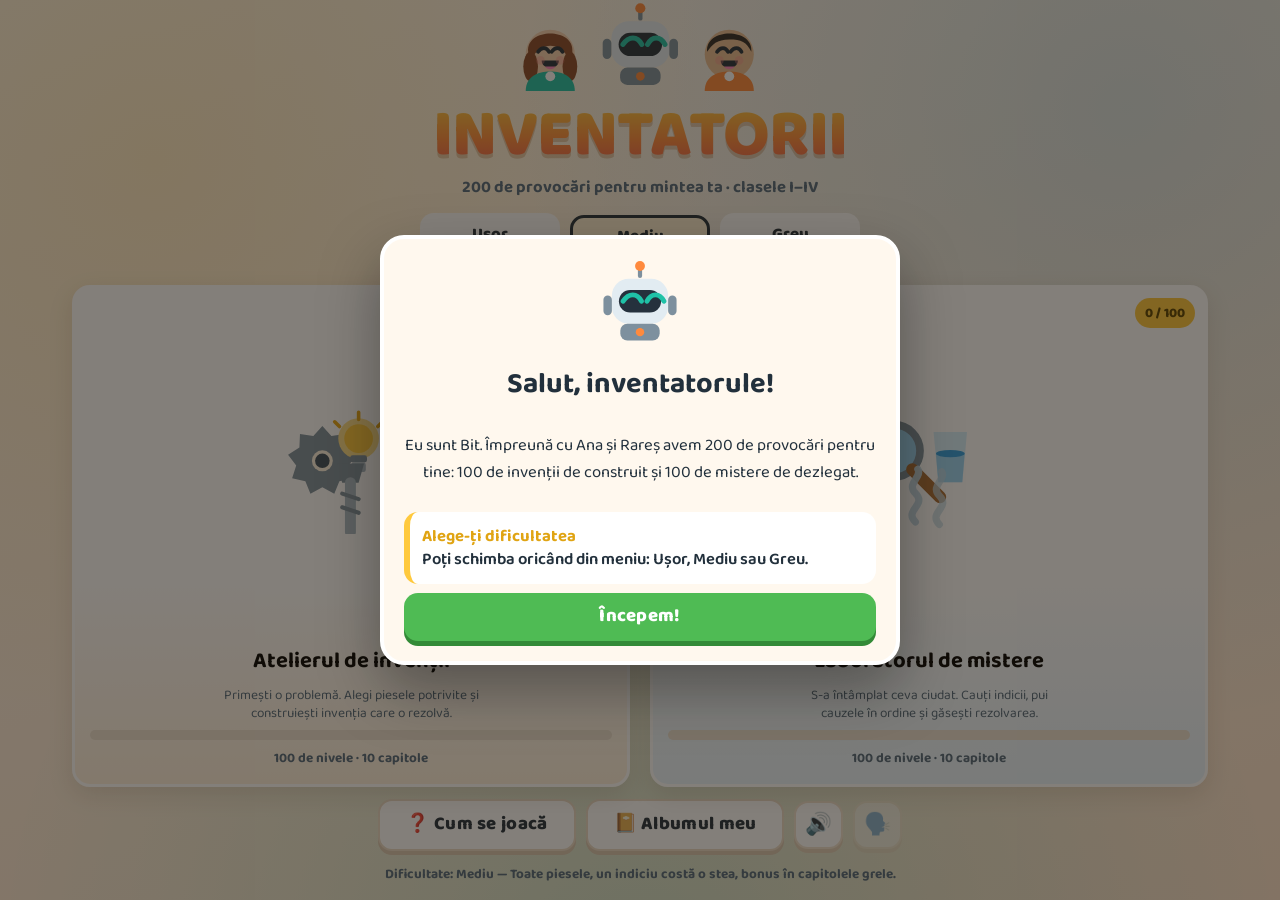
==== inventatorii-un-fisier.html @ fc7a82d4 "initial commit" ====
<!DOCTYPE html>
<html lang="ro">
<head>
<meta charset="utf-8">
<meta name="viewport" content="width=device-width, initial-scale=1, viewport-fit=cover">
</head>
<body>
<title>Inventatorii</title>
<link rel="preconnect" href="https://fonts.googleapis.com">
<link rel="preconnect" href="https://fonts.gstatic.com" crossorigin>
<link href="https://fonts.googleapis.com/css2?family=Baloo+2:wght@500;600;700;800&display=swap" rel="stylesheet">
<style>
/* ============================================================
   INVENTATORII — style.css
   Temă: atelier cald, forme rotunjite, contrast bun,
   ținte mari de click pentru copii de 7–10 ani.

   Regula de aur a acestui fișier: TOTUL ÎNCAPE ÎN ECRAN.
   Nicio pagină nu se derulează. Înălțimile și mărimile de text
   sunt legate de înălțimea ferestrei (unități vh), iar zonele
   care pot crește sunt puse în flex cu min-height:0, ca să se
   strângă în loc să împingă conținutul afară.
   ============================================================ */

:root {
  --ink: #22303c;
  --ink-soft: #52697c;
  --paper: #fff8ee;
  --paper2: #ffefdb;
  --card: #ffffff;
  --wood: #cd9155;
  --wood-d: #a86c35;
  --blue: #2f9ee0;
  --blue-d: #1a6cb0;
  --teal: #14b89e;
  --teal-d: #0e8d78;
  --green: #4fbb54;
  --green-d: #338a37;
  --yellow: #ffc93c;
  --yellow-d: #e0a413;
  --orange: #ff8a3d;
  --orange-d: #e2661c;
  --red: #ef5b52;
  --red-d: #c93b33;
  --purple: #9b6dff;
  --purple-d: #6f45cc;
  --pink: #ff85bd;
  --shadow-soft: 0 8px 24px rgba(60, 40, 20, .13);
  --font: "Baloo 2", "Comic Sans MS", "Trebuchet MS", "Segoe UI", system-ui, sans-serif;

  /* ritmul vertical — se micșorează singur pe ecrane joase */
  --pad: clamp(8px, 1.7vh, 20px);
  --gap: clamp(6px, 1.3vh, 15px);
  --r: clamp(12px, 2vh, 22px);
  --fs: clamp(13px, 1.85vh, 17px);
  --fs-lg: clamp(14px, 2.1vh, 18.5px);
  --fs-sm: clamp(11px, 1.5vh, 13.5px);
  --h2: clamp(16px, 2.5vh, 22px);
  --h3: clamp(14px, 2.2vh, 20px);
}

* { box-sizing: border-box; -webkit-tap-highlight-color: transparent; }

html, body {
  margin: 0; padding: 0;
  height: 100%; height: 100dvh;
  font-family: var(--font); font-size: var(--fs);
  color: var(--ink); background: var(--paper);
  overflow: hidden; overscroll-behavior: none;
}

body {
  background-image:
    radial-gradient(circle at 12% 18%, rgba(255, 201, 60, .20), transparent 42%),
    radial-gradient(circle at 88% 12%, rgba(47, 158, 224, .18), transparent 45%),
    radial-gradient(circle at 50% 108%, rgba(20, 184, 158, .20), transparent 55%),
    linear-gradient(160deg, #fff8ee 0%, #ffeedb 60%, #ffe6cf 100%);
}

#fxcanvas { position: fixed; inset: 0; pointer-events: none; z-index: 900; }

button { font-family: inherit; cursor: pointer; border: none; }
button:disabled { cursor: default; opacity: .5; }

/* ---------------- Butoane ---------------- */
.btn {
  background: var(--blue); color: #fff; font-weight: 800; font-size: var(--fs-lg);
  padding: clamp(8px, 1.5vh, 14px) clamp(14px, 2.4vw, 26px);
  border-radius: 14px; box-shadow: 0 5px 0 var(--blue-d);
  transition: transform .09s, box-shadow .09s, filter .15s; letter-spacing: .3px; line-height: 1.15;
}
.btn:hover { filter: brightness(1.06); }
.btn:active { transform: translateY(4px); box-shadow: 0 1px 0 var(--blue-d); }
.btn.green { background: var(--green); box-shadow: 0 5px 0 var(--green-d); }
.btn.green:active { box-shadow: 0 1px 0 var(--green-d); }
.btn.orange { background: var(--orange); box-shadow: 0 5px 0 var(--orange-d); }
.btn.yellow { background: var(--yellow); color: #5a4200; box-shadow: 0 5px 0 var(--yellow-d); }
.btn.purple { background: var(--purple); box-shadow: 0 5px 0 var(--purple-d); }
.btn.red { background: var(--red); box-shadow: 0 5px 0 var(--red-d); }
.btn.ghost { background: #fff; color: var(--ink); box-shadow: 0 4px 0 #d9c7b2; border: 2px solid #eadbc8; }
.btn.ghost:active { box-shadow: 0 1px 0 #d9c7b2; }

.icon-btn {
  width: clamp(36px, 5.4vh, 50px); height: clamp(36px, 5.4vh, 50px); flex: none;
  border-radius: 14px; background: #fff; color: var(--ink);
  font-size: clamp(16px, 2.4vh, 22px); display: grid; place-items: center;
  box-shadow: 0 4px 0 #e0cfb9; border: 2px solid #f0e2d0; transition: transform .09s, box-shadow .09s;
}
.icon-btn:active { transform: translateY(3px); box-shadow: 0 1px 0 #e0cfb9; }
.icon-btn.off { opacity: .45; }

/* ---------------- Schelet: ecran → bară → conținut ---------------- */
.screen { position: absolute; inset: 0; display: none; }
.screen.active { display: flex; flex-direction: column; animation: fadeIn .3s ease both; }
@keyframes fadeIn { from { opacity: 0; transform: translateY(10px); } to { opacity: 1; transform: none; } }

.wrap {
  flex: 1; min-height: 0; width: 100%; max-width: 1180px; margin: 0 auto;
  padding: var(--pad) clamp(10px, 2vw, 22px);
  display: flex; flex-direction: column; gap: var(--gap);
  overflow: hidden; transform-origin: top center;
}

/* ---------------- MENIU ---------------- */
.menu-hero { text-align: center; flex: none; }
.heroes {
  display: flex; justify-content: center; align-items: flex-end;
  gap: 4px; height: clamp(46px, 9vh, 104px);
}
.heroes .ch { height: 100%; width: auto; }
.heroes .ch:nth-child(2) { height: 118%; }
.heroes .ch:nth-child(1) { animation: bob 3.1s ease-in-out infinite; }
.heroes .ch:nth-child(2) { animation: bob 2.6s ease-in-out .3s infinite; }
.heroes .ch:nth-child(3) { animation: bob 3.4s ease-in-out .6s infinite; }
@keyframes bob { 0%, 100% { transform: translateY(0) rotate(-1deg); } 50% { transform: translateY(-8px) rotate(1.5deg); } }

.logo {
  font-size: clamp(30px, 7.4vh, 74px); font-weight: 900; line-height: 1;
  letter-spacing: -1px; margin: clamp(2px, .8vh, 8px) 0 0;
  background: linear-gradient(180deg, #ffca3f 0%, #ff8a3d 55%, #ef5b52 100%);
  -webkit-background-clip: text; background-clip: text; color: transparent;
  filter: drop-shadow(0 4px 0 rgba(160, 90, 30, .28));
}
.logo-sub { font-size: var(--fs); color: var(--ink-soft); font-weight: 700; margin: 4px 0 0; }

.diff-row { display: flex; gap: 10px; justify-content: center; flex-wrap: wrap; flex: none; }
.diff {
  border-radius: 14px; padding: clamp(5px, 1vh, 11px) clamp(12px, 2vw, 22px);
  font-weight: 800; font-size: var(--fs); background: #fff; color: var(--ink);
  box-shadow: 0 4px 0 #e0cfb9; border: 3px solid transparent; min-width: clamp(96px, 14vw, 140px);
  display: flex; flex-direction: column; align-items: center; line-height: 1.2;
}
.diff small { font-weight: 700; font-size: var(--fs-sm); color: var(--ink-soft); }
.diff.sel { border-color: var(--ink); transform: translateY(2px); }
.diff[data-d="usor"].sel { background: #e6f8e4; }
.diff[data-d="mediu"].sel { background: #fff2d6; }
.diff[data-d="greu"].sel { background: #ffe2de; }

.mode-grid {
  flex: 1; min-height: 0; display: grid; gap: clamp(10px, 1.8vw, 20px);
  grid-template-columns: 1fr 1fr;
}
.mode-card {
  background: var(--card); border-radius: var(--r); padding: var(--pad);
  box-shadow: var(--shadow-soft); border: 3px solid #fff; overflow: hidden;
  transition: transform .16s, box-shadow .16s; text-align: center; position: relative;
  display: flex; flex-direction: column; align-items: center; justify-content: center;
  gap: clamp(2px, .8vh, 8px); min-height: 0;
}
.mode-card:hover { transform: translateY(-5px); box-shadow: 0 16px 34px rgba(60, 40, 20, .2); }
.mode-card .badge {
  position: absolute; top: 10px; right: 10px; background: var(--yellow); color: #5a4200;
  font-weight: 800; font-size: var(--fs-sm); padding: 4px 10px; border-radius: 999px;
}
.mode-card h2 { margin: 0; font-size: var(--h2); }
.mode-card p { margin: 0; color: var(--ink-soft); font-size: var(--fs-sm); line-height: 1.35; max-width: 34ch; }
.mode-art { flex: 1; min-height: 0; display: grid; place-items: center; width: 100%; }
.mode-art svg { height: 100%; max-height: clamp(60px, 16vh, 130px); width: auto; }
.mode-card.build { background: linear-gradient(180deg, #fff 60%, #fff2e0 100%); }
.mode-card.fix { background: linear-gradient(180deg, #fff 60%, #e9f6ff 100%); }
.progbar { height: 10px; width: 100%; border-radius: 99px; background: #eee3d4; overflow: hidden; }
.progbar > i { display: block; height: 100%; background: linear-gradient(90deg, var(--teal), var(--green)); border-radius: 99px; transition: width .5s; }
.prog-text { font-size: var(--fs-sm); color: var(--ink-soft); font-weight: 700; margin: 0; }

.menu-row { display: flex; gap: 10px; justify-content: center; flex-wrap: wrap; flex: none; align-items: center; }

/* ---------------- Bara de sus ---------------- */
.topbar {
  flex: none; z-index: 30; display: flex; align-items: center; gap: 10px;
  padding: clamp(6px, 1.2vh, 12px) clamp(10px, 2vw, 18px);
  background: rgba(255, 248, 238, .93); border-bottom: 2px solid #f0dfc9;
}
.topbar h2 { margin: 0; font-size: var(--h3); flex: 1; min-width: 0; line-height: 1.15; }
.topbar .sub {
  font-size: var(--fs-sm); color: var(--ink-soft); font-weight: 700; display: block;
  white-space: nowrap; overflow: hidden; text-overflow: ellipsis;
}
.pill {
  background: #fff; border-radius: 999px; padding: 6px 14px; font-weight: 800; font-size: var(--fs);
  box-shadow: 0 3px 0 #e6d5bf; display: flex; align-items: center; gap: 6px; flex: none;
}
.pill .st { color: var(--yellow-d); }

/* ---------------- Harta: un capitol pe ecran ---------------- */
.chapbar {
  flex: none; display: flex; align-items: center; gap: clamp(8px, 1.6vw, 16px);
  background: rgba(255, 255, 255, .78); border-radius: var(--r);
  padding: clamp(6px, 1.2vh, 12px) clamp(8px, 1.6vw, 16px); box-shadow: var(--shadow-soft);
}
.chapbar .arrow {
  width: clamp(34px, 5vh, 46px); height: clamp(34px, 5vh, 46px); flex: none; border-radius: 14px;
  background: var(--teal); color: #fff; font-size: clamp(16px, 2.4vh, 22px); font-weight: 900;
  display: grid; place-items: center; box-shadow: 0 4px 0 var(--teal-d);
}
.chapbar .arrow:active { transform: translateY(3px); box-shadow: 0 1px 0 var(--teal-d); }
.chapbar .arrow:disabled { background: #e2d6c5; box-shadow: 0 4px 0 #cdbda6; color: #fffdf8; }
.chapbar .mid { flex: 1; min-width: 0; text-align: center; }
.chapbar .cnum {
  font-size: var(--fs-sm); font-weight: 900; letter-spacing: .8px; text-transform: uppercase;
  color: var(--teal-d);
}
.chapbar h3 {
  margin: 0; font-size: var(--h3); line-height: 1.15;
  white-space: nowrap; overflow: hidden; text-overflow: ellipsis;
}
.chapbar .cdesc {
  margin: 0; font-size: var(--fs-sm); color: var(--ink-soft); font-weight: 700;
  white-space: nowrap; overflow: hidden; text-overflow: ellipsis;
}
.dots { display: flex; gap: 5px; justify-content: center; flex: none; }
.dots i {
  width: 9px; height: 9px; border-radius: 99px; background: #e0d0ba; display: block;
  cursor: pointer; transition: transform .15s;
}
.dots i.on { background: var(--teal); transform: scale(1.35); }
.dots i.full { background: var(--yellow); }

.lvl-grid {
  flex: 1; min-height: 0; display: grid; gap: clamp(6px, 1.2vh, 14px);
  grid-template-columns: repeat(5, 1fr); grid-auto-rows: 1fr;
}
.lvl {
  background: #fff; border-radius: 16px; padding: clamp(4px, .9vh, 10px) 6px;
  text-align: center; box-shadow: 0 5px 0 #e6d5bf; border: 3px solid #fff;
  display: flex; flex-direction: column; align-items: center; justify-content: center;
  gap: 2px; min-height: 0; overflow: hidden; transition: transform .12s, box-shadow .12s;
}
.lvl:hover { transform: translateY(-3px); }
.lvl:active { transform: translateY(2px); box-shadow: 0 2px 0 #e6d5bf; }
.lvl .n { font-weight: 900; font-size: var(--fs-sm); color: var(--ink-soft); flex: none; }
.lvl .ico { flex: 1; min-height: 0; display: grid; place-items: center; width: 100%; }
.lvl .ico svg { height: 100%; max-height: clamp(26px, 6vh, 48px); width: auto; }
.lvl .t {
  font-size: var(--fs-sm); font-weight: 700; line-height: 1.15; flex: none;
  display: -webkit-box; -webkit-line-clamp: 2; -webkit-box-orient: vertical; overflow: hidden;
}
.lvl .stars { font-size: clamp(10px, 1.4vh, 13px); letter-spacing: 1px; color: #dcd0c0; flex: none; }
.lvl .stars b { color: var(--yellow-d); font-weight: 900; }
.lvl.done { border-color: var(--green); background: linear-gradient(180deg, #fff 65%, #eafbe8 100%); }
.lvl.perfect { border-color: var(--yellow); background: linear-gradient(180deg, #fff 60%, #fff5d9 100%); }
.lvl.lock { background: #f5efe6; box-shadow: 0 4px 0 #e2d6c4; opacity: .8; }
.lvl.lock .ico { font-size: clamp(20px, 4vh, 30px); filter: grayscale(1); opacity: .5; }
.lvl.lock .t { color: var(--ink-soft); }
.lvl.lock:hover { transform: none; }

@media (max-width: 780px) { .lvl-grid { grid-template-columns: repeat(4, 1fr); } }
@media (max-width: 520px) { .lvl-grid { grid-template-columns: repeat(3, 1fr); } .lvl .t { -webkit-line-clamp: 2; } }

/* ---------------- Ecranul de joc ---------------- */
.play {
  flex: 1; min-height: min-content; display: grid; gap: clamp(8px, 1.6vw, 18px);
  grid-template-columns: minmax(0, 1fr) clamp(300px, 34vw, 400px);
}
.stage {
  background: #fff; border-radius: var(--r); overflow: hidden; box-shadow: var(--shadow-soft);
  border: 3px solid #fff; display: flex; flex-direction: column; min-height: min-content;
}
.scene-svg { display: block; flex: 1; min-height: 0; width: 100%; height: 100%; }
.stage .prop { transform-box: fill-box; transform-origin: center; }
.stage.anim .prop0 { animation: propPop 1.2s ease-in-out infinite alternate; }
.stage.anim .prop1 { animation: propPop 1.5s ease-in-out .2s infinite alternate; }
@keyframes propPop { from { transform: translateY(0) } to { transform: translateY(-6px) } }

.speech {
  flex: none; display: flex; gap: 10px; align-items: flex-start;
  padding: clamp(8px, 1.4vh, 14px); background: linear-gradient(180deg, #fffdf8, #fff4e4);
  border-top: 3px dashed #f0dcc0;
}
.speech .ch { width: clamp(42px, 8vh, 74px); height: auto; flex: none; animation: bob 3s ease-in-out infinite; }
.bubble {
  background: #fff; border-radius: 16px; padding: clamp(8px, 1.3vh, 14px);
  font-size: var(--fs-lg); line-height: 1.4; box-shadow: 0 4px 0 #ecdcc6;
  position: relative; flex: 1; min-width: 0; font-weight: 600;
}
.bubble:before {
  content: ''; position: absolute; left: -8px; top: 18px; width: 16px; height: 16px;
  background: #fff; transform: rotate(45deg); border-radius: 3px;
}
.bubble .who {
  font-size: var(--fs-sm); color: var(--teal-d); font-weight: 900;
  text-transform: uppercase; letter-spacing: .6px; display: block;
}

.panel {
  background: #fff; border-radius: var(--r); padding: var(--pad);
  box-shadow: var(--shadow-soft); border: 3px solid #fff; overflow: hidden;
  display: flex; flex-direction: column; gap: clamp(5px, 1vh, 12px); min-height: min-content;
}
.panel h3 { margin: 0; font-size: var(--h3); flex: none; }
.panel .q { font-size: var(--fs-lg); font-weight: 700; line-height: 1.35; margin: 0; flex: none; }

/* pași */
.steps { display: flex; gap: 6px; flex: none; }
.step { flex: 1; height: 8px; border-radius: 99px; background: #ece0cf; position: relative; overflow: hidden; }
.step.on { background: linear-gradient(90deg, var(--teal), var(--green)); }
.step.cur:after {
  content: ''; position: absolute; inset: 0;
  background: linear-gradient(90deg, var(--yellow), var(--orange));
  animation: pulseBar 1.4s ease-in-out infinite;
}
@keyframes pulseBar { 0%, 100% { opacity: .45 } 50% { opacity: 1 } }
.step-label {
  font-size: var(--fs-sm); font-weight: 900; color: var(--teal-d);
  text-transform: uppercase; letter-spacing: .7px; flex: none;
}

/* opțiuni cu 3 variante */
.opts { display: flex; flex-direction: column; gap: clamp(5px, 1vh, 10px); flex: 1; min-height: 0; justify-content: center; }
.opt {
  display: flex; align-items: center; gap: 10px; text-align: left; width: 100%;
  background: #fff; border: 3px solid #efe2cf; border-radius: 14px;
  padding: clamp(7px, 1.2vh, 13px) clamp(9px, 1.4vw, 14px);
  font-size: var(--fs); font-weight: 700; line-height: 1.3; color: var(--ink);
  box-shadow: 0 4px 0 #eadcc7; transition: transform .1s, box-shadow .1s, background .2s;
}
.opt:hover:not(.locked) { border-color: var(--blue); transform: translateX(3px); }
.opt:active:not(.locked) { transform: translateY(3px); box-shadow: 0 1px 0 #eadcc7; }
.opt .k {
  width: clamp(24px, 3.6vh, 34px); height: clamp(24px, 3.6vh, 34px); border-radius: 10px;
  background: #f3ece2; color: var(--ink-soft); display: grid; place-items: center;
  font-weight: 900; flex: none; font-size: var(--fs);
}
.opt.ok { background: #e7fbe6; border-color: var(--green); box-shadow: 0 4px 0 var(--green-d); }
.opt.ok .k { background: var(--green); color: #fff; }
.opt.no { background: #ffeceb; border-color: var(--red); box-shadow: 0 4px 0 var(--red-d); }
.opt.no .k { background: var(--red); color: #fff; }
.opt.locked { cursor: default; }

/* indiciile din laborator */
.clues { display: grid; grid-template-columns: 1fr 1fr; gap: clamp(5px, 1vh, 10px); flex: 1; min-height: 0; align-content: center; }
.clue {
  background: #fffdf7; border: 3px dashed #e6d6bd; border-radius: 14px;
  padding: clamp(6px, 1vh, 11px) clamp(7px, 1vw, 12px); cursor: pointer;
  font-size: var(--fs); font-weight: 700; text-align: left; line-height: 1.25;
  display: flex; align-items: center; gap: 8px; min-height: 0;
}
.clue .mag { flex: none; display: grid; place-items: center; }
.clue .mag svg { width: clamp(20px, 3.4vh, 30px); height: clamp(20px, 3.4vh, 30px); display: block; }
.clue:hover:not(.used) { border-color: var(--blue); background: #f4fbff; }
.clue.sel { background: #eaf6ff; border: 3px solid var(--blue); box-shadow: 0 4px 0 var(--blue-d); }
.clue.good { background: #e7fbe6; border: 3px solid var(--green); }
.clue.bad { background: #f3f0ec; border: 3px solid #d8ccbb; opacity: .6; }
.clue.used { cursor: default; }
.clue-count { font-size: var(--fs-sm); font-weight: 800; color: var(--ink-soft); flex: none; }
@media (max-width: 560px) { .clues { grid-template-columns: 1fr; } }

/* atelier — locașuri și tavă */
.slots { display: flex; gap: clamp(5px, 1vw, 10px); justify-content: center; flex: none; }
.slot {
  flex: 1; max-width: 120px; background: #fffaf1; border: 3px dashed #e0cfb4; border-radius: 16px;
  padding: clamp(4px, .8vh, 8px) 4px; text-align: center;
  display: flex; flex-direction: column; align-items: center; gap: 2px;
  transition: background .2s, border-color .2s;
}
.slot .box { height: clamp(34px, 6.4vh, 60px); display: grid; place-items: center; width: 100%; }
.slot .box svg { height: 100%; width: auto; max-width: 100%; }
.slot .lab { font-size: var(--fs-sm); font-weight: 800; color: var(--ink-soft); line-height: 1.1; }
.slot.hot { border-color: var(--blue); background: #eaf7ff; }
.slot.filled { border-style: solid; border-color: var(--teal); background: #eafaf7; }
.slot.wrong { border-color: var(--red); background: #ffecea; }
.slot .ph { font-size: clamp(18px, 3vh, 26px); color: #d6c6ae; }

.tray {
  display: grid; grid-template-columns: repeat(3, 1fr); gap: clamp(5px, 1vh, 10px);
  flex: 1; min-height: 0; align-content: center;
}
.part {
  background: #fff; border: 3px solid #efe2cf; border-radius: 14px; padding: clamp(3px, .7vh, 7px) 3px;
  text-align: center; box-shadow: 0 4px 0 #eadcc7; transition: transform .12s, box-shadow .12s;
  touch-action: none; display: flex; flex-direction: column; align-items: center; gap: 1px;
  min-height: 0; overflow: hidden;
}
.part:hover { transform: translateY(-3px); border-color: var(--blue); }
.part:active { transform: translateY(2px); box-shadow: 0 1px 0 #eadcc7; }
.part.used { opacity: .3; pointer-events: none; }
.part .ic { flex: 1; min-height: 0; display: grid; place-items: center; width: 100%; }
.part .ic svg { height: 100%; max-height: clamp(28px, 5.6vh, 50px); width: auto; }
.part .lab { font-size: var(--fs-sm); font-weight: 800; line-height: 1.1; flex: none; }
.part.dragging { opacity: .4; }
.drag-ghost {
  position: fixed; z-index: 950; pointer-events: none; width: 70px; height: 70px;
  filter: drop-shadow(0 8px 10px rgba(0, 0, 0, .3)); transform: translate(-50%, -50%) scale(1.1);
}

/* feedback */
.fb {
  border-radius: 14px; padding: clamp(7px, 1.2vh, 13px) clamp(9px, 1.4vw, 14px);
  font-size: var(--fs); font-weight: 700; line-height: 1.35; display: none; flex: none;
  animation: fadeIn .3s both;
}
.fb.show { display: block; }
.fb.ok { background: #e7fbe6; border: 3px solid var(--green); }
.fb.no { background: #fff2ec; border: 3px solid var(--orange); }
.fb b { display: block; }

.actions { display: flex; gap: 10px; flex: none; }
.actions .btn { flex: 1; }

.shake { animation: shake .42s; }
@keyframes shake {
  10%, 90% { transform: translateX(-3px) } 20%, 80% { transform: translateX(5px) }
  30%, 50%, 70% { transform: translateX(-8px) } 40%, 60% { transform: translateX(8px) }
}

/* brevetul invenției */
.invention {
  background: linear-gradient(180deg, #f4fbff 0%, #eaf5ff 100%);
  border: 3px dashed var(--blue); border-radius: 16px; padding: clamp(6px, 1.2vh, 14px) 10px;
  text-align: center; position: relative; flex: none;
}
.inv-plate { display: flex; align-items: center; justify-content: center; gap: 4px; }
.inv-ic {
  background: #fff; border-radius: 12px; padding: 5px; box-shadow: 0 3px 0 #cfe3f2;
  display: grid; place-items: center; animation: pop .45s cubic-bezier(.2, 1.5, .5, 1) both;
}
.inv-ic:nth-child(3) { animation-delay: .12s; }
.inv-ic:nth-child(5) { animation-delay: .24s; }
.inv-ic svg { width: clamp(28px, 5.4vh, 46px); height: clamp(28px, 5.4vh, 46px); display: block; }
.inv-plus { font-size: var(--h3); font-weight: 900; color: var(--blue-d); }
.inv-name { font-size: var(--h2); font-weight: 900; margin-top: 6px; }
.inv-sub {
  font-size: var(--fs-sm); font-weight: 800; letter-spacing: .7px; text-transform: uppercase;
  color: var(--blue-d); opacity: .75;
}

.roles { list-style: none; margin: 0; padding: 0; display: flex; flex-direction: column; gap: clamp(4px, .8vh, 8px); flex: 1; min-height: 0; justify-content: center; }
.roles li {
  display: flex; align-items: center; gap: 8px; background: #fffaf1; border-radius: 12px;
  padding: clamp(4px, .8vh, 9px) 10px; font-size: var(--fs); font-weight: 600; line-height: 1.25;
}
.roles .ri { flex: none; display: grid; place-items: center; }
.roles .ri svg { width: clamp(22px, 3.6vh, 32px); height: clamp(22px, 3.6vh, 32px); }
.roles b { color: var(--teal-d); }

/* ---------------- Ferestre ---------------- */
.modal-bg {
  position: fixed; inset: 0; background: rgba(30, 22, 14, .55); z-index: 800;
  display: none; place-items: center; padding: 16px;
}
.modal-bg.show { display: grid; animation: fadeIn .25s both; }
.modal {
  background: var(--paper); border-radius: 24px; padding: clamp(12px, 2.2vh, 26px);
  max-width: 520px; width: 100%; max-height: 94dvh; text-align: center;
  box-shadow: 0 24px 60px rgba(0, 0, 0, .35); border: 4px solid #fff;
  animation: pop .4s cubic-bezier(.2, 1.4, .5, 1) both;
  display: flex; flex-direction: column; gap: clamp(5px, 1vh, 12px); overflow: hidden;
}
@keyframes pop { from { transform: scale(.7); opacity: 0 } to { transform: scale(1); opacity: 1 } }
.modal h2 { margin: 0; font-size: clamp(19px, 3.2vh, 30px); }
.modal .ch { width: clamp(52px, 10vh, 96px); height: auto; margin: 0 auto; flex: none; animation: bob 2.4s ease-in-out infinite; }
.modal .q { text-align: center; }
.modal .help-list { min-height: 0; overflow: auto; }
.big-stars { display: flex; justify-content: center; gap: 8px; flex: none; }
.big-stars span { font-size: clamp(30px, 6vh, 50px); color: #ded2c2; transform: scale(0); display: inline-block; line-height: 1; }
.big-stars span.on { color: var(--yellow); animation: starPop .5s cubic-bezier(.2, 1.6, .5, 1) forwards; }
.big-stars span.off { transform: scale(1); }
@keyframes starPop { 0% { transform: scale(0) rotate(-60deg) } 100% { transform: scale(1) rotate(0) } }
.fact {
  background: #fff; border-radius: 14px; padding: clamp(8px, 1.4vh, 14px);
  font-size: var(--fs); line-height: 1.4; text-align: left;
  border-left: 6px solid var(--yellow); font-weight: 600; flex: none;
}
.fact b { color: var(--yellow-d); }
.modal .actions { justify-content: center; }

/* ---------------- Album ---------------- */
.album-grid {
  flex: 1; min-height: 0; display: grid; gap: var(--gap);
  grid-template-columns: 1.35fr 1fr;
}
.album-grid .panel { overflow: hidden; }
.badges {
  display: grid; grid-template-columns: repeat(4, 1fr); gap: clamp(5px, 1vh, 10px);
  flex: 1; min-height: 0; grid-auto-rows: 1fr;
}
.badge-card {
  background: #f7f2ea; border-radius: 14px; padding: clamp(3px, .7vh, 8px) 4px; text-align: center;
  border: 3px solid transparent; opacity: .6; overflow: hidden;
  display: flex; flex-direction: column; align-items: center; justify-content: center; gap: 1px;
}
.badge-card.got {
  background: linear-gradient(180deg, #fff 55%, #fff5d9 100%); border-color: var(--yellow);
  opacity: 1; box-shadow: 0 4px 0 var(--yellow-d);
}
.badge-card .bic { font-size: clamp(16px, 3vh, 30px); line-height: 1.1; }
.badge-card b { font-size: var(--fs-sm); line-height: 1.1; }
.badge-card span { font-size: clamp(9px, 1.25vh, 12px); color: var(--ink-soft); font-weight: 700; line-height: 1.15; }
.inv-list { display: flex; flex-wrap: wrap; gap: 6px; align-content: flex-start; flex: 1; min-height: 0; overflow: hidden; }
.tag {
  background: #fff; border-radius: 999px; padding: 5px 11px; font-size: var(--fs-sm); font-weight: 800;
  box-shadow: 0 3px 0 #e6d5bf;
}
.badge-row { display: flex; gap: 8px; flex-wrap: wrap; justify-content: center; flex: none; }
@media (max-width: 820px) { .album-grid { grid-template-columns: 1fr; } .badges { grid-template-columns: repeat(6, 1fr); } }

/* ---------------- Diverse ---------------- */
.center { text-align: center; }
.hidden { display: none !important; }
.tiny { font-size: var(--fs-sm); color: var(--ink-soft); font-weight: 700; margin: 0; }
.help-list { text-align: left; font-size: var(--fs); line-height: 1.45; margin: 0; padding-left: 20px; }
.help-list li { margin-bottom: 6px; }

/* Pe ecrane late jocul stă pe două coloane. Sub 900px trece pe una singură:
   scena se strânge la un antet vizual, iar rândurile sunt dimensionate după
   conținut — așa, dacă totuși nu încape, funcția fit() din game.js sesizează
   și micșorează proporțional tot ecranul, în loc să apară derulare. */
@media (max-width: 900px) {
  .play {
    grid-template-columns: minmax(0, 1fr);
    grid-template-rows: auto auto; align-content: start;
    min-height: min-content;
  }
  .scene-svg { max-height: 20vh; }
  .speech { padding: clamp(6px, 1.2vh, 12px); }
  .speech .ch { width: clamp(38px, 6vh, 56px); }
  .bubble { font-size: var(--fs); }
  .clue { padding: clamp(5px, .9vh, 9px) 9px; }
  .clues { flex: none; }
  .tray { flex: none; }
  .opts { flex: none; }
  .roles { flex: none; }
}
@media (max-height: 560px) {
  .heroes { display: none; }
  .logo-sub { display: none; }
  .speech .ch { display: none; }
}

@media (prefers-reduced-motion: reduce) {
  * { animation-duration: .01ms !important; animation-iteration-count: 1 !important; transition-duration: .01ms !important; }
}

button:focus-visible, .clue:focus-visible, .lvl:focus-visible {
  outline: 4px solid var(--blue); outline-offset: 2px;
}

/* containerul hărții: bara de capitol + grila + punctele, pe toată înălțimea */
.chapters { flex: 1; min-height: 0; display: flex; flex-direction: column; gap: var(--gap); }

</style>


<!-- pânza pentru confetti / scântei -->
<canvas id="fxcanvas"></canvas>

<!-- ============ MENIU ============ -->
<section class="screen active" id="s-menu">
  <div class="wrap">
    <div class="menu-hero">
      <div class="heroes" id="menuHeroes"></div>
      <h1 class="logo">INVENTATORII</h1>
      <p class="logo-sub">200 de provocări pentru mintea ta · clasele I–IV</p>
    </div>

    <div class="diff-row" id="diffRow">
      <button class="diff" data-d="usor">Ușor<small>multe indicii</small></button>
      <button class="diff" data-d="mediu">Mediu<small>ca la carte</small></button>
      <button class="diff" data-d="greu">Greu<small>fără ajutor</small></button>
    </div>

    <div class="mode-grid">
      <button class="mode-card build" id="cardBuild">
        <span class="badge" id="badgeBuild">0 / 100</span>
        <div class="mode-art" id="artBuild"></div>
        <h2>Atelierul de invenții</h2>
        <p>Primești o problemă. Alegi piesele potrivite și construiești invenția care o rezolvă.</p>
        <div class="progbar"><i id="pbBuild" style="width:0%"></i></div>
        <div class="prog-text" id="ptBuild">100 de nivele · 10 capitole</div>
      </button>

      <button class="mode-card fix" id="cardFix">
        <span class="badge" id="badgeFix">0 / 100</span>
        <div class="mode-art" id="artFix"></div>
        <h2>Laboratorul de mistere</h2>
        <p>S-a întâmplat ceva ciudat. Cauți indicii, pui cauzele în ordine și găsești rezolvarea.</p>
        <div class="progbar"><i id="pbFix" style="width:0%"></i></div>
        <div class="prog-text" id="ptFix">100 de nivele · 10 capitole</div>
      </button>
    </div>

    <div class="menu-row">
      <button class="btn ghost" id="btnHelp">❓ Cum se joacă</button>
      <button class="btn ghost" id="btnAlbum">📔 Albumul meu</button>
      <button class="icon-btn" id="btnSound" title="Sunet">🔊</button>
      <button class="icon-btn" id="btnVoice" title="Citește textul cu voce tare">🗣️</button>
    </div>
    <p class="tiny center mt" id="menuFoot"></p>
  </div>
</section>

<!-- ============ HARTA NIVELELOR ============ -->
<section class="screen" id="s-map">
  <div class="topbar">
    <button class="icon-btn" data-nav="menu">←</button>
    <h2 id="mapTitle">Atelierul de invenții<span class="sub" id="mapSub"></span></h2>
    <div class="pill"><span class="st">★</span><span id="mapStars">0</span></div>
  </div>
  <div class="wrap"><div class="chapters" id="chapters"></div></div>
</section>

<!-- ============ ECRANUL DE JOC ============ -->
<section class="screen" id="s-play">
  <div class="topbar">
    <button class="icon-btn" id="btnBack">←</button>
    <h2 id="playTitle">—<span class="sub" id="playSub"></span></h2>
    <button class="icon-btn" id="btnSay" title="Citește">🗣️</button>
    <button class="icon-btn" id="btnHint" title="Indiciu">💡</button>
  </div>
  <div class="wrap">
    <div class="play">
      <div class="stage" id="stage"></div>
      <div class="panel" id="panel"></div>
    </div>
  </div>
</section>

<!-- ============ ALBUM ============ -->
<section class="screen" id="s-album">
  <div class="topbar">
    <button class="icon-btn" data-nav="menu">←</button>
    <h2>Albumul meu<span class="sub">invenții construite și insigne</span></h2>
    <div class="pill"><span class="st">★</span><span id="albStars">0</span></div>
  </div>
  <div class="wrap" id="albumBody"></div>
</section>

<!-- ============ FERESTRE ============ -->
<div class="modal-bg" id="modalBg"><div class="modal" id="modal"></div></div>

<script>
/* ============================================================
   INVENTATORII — art.js
   Bibliotecă de grafică vectorială (SVG desenat din cod).
   Nu folosim imagini externe: totul e generat, deci jocul
   pornește instant, offline, dintr-un dublu-click.
   ============================================================ */
(function (global) {
  'use strict';

  /* ---------- Paletă ---------- */
  var P = {
    ink: '#25313d', ink2: '#3d4f5e', line: '#1d2730',
    wood: '#cd9155', wood2: '#a86c35', wood3: '#e8b982',
    metal: '#a9bac6', metal2: '#7d909e', metal3: '#e2ecf2',
    blue: '#2f9ee0', blue2: '#1a6cb0', blue3: '#9ad6f7',
    teal: '#1fc2a7', teal2: '#0e9382',
    green: '#5cc45f', green2: '#379a3d', green3: '#b6e8a5',
    yellow: '#ffc93c', yellow2: '#e8a716',
    orange: '#ff8a3d', orange2: '#e2661c',
    red: '#ef5b52', red2: '#c93b33',
    purple: '#9b6dff', purple2: '#6f45cc',
    pink: '#ff85bd',
    white: '#ffffff', cream: '#fff4e2', shade: 'rgba(0,0,0,.14)',
    glass: 'rgba(255,255,255,.55)', sky: '#bfe8ff'
  };

  /* ---------- Micro-DSL pentru SVG ---------- */
  function c(x, y, r, f, extra) { return '<circle cx="' + x + '" cy="' + y + '" r="' + r + '" fill="' + f + '"' + (extra || '') + '/>'; }
  function e(x, y, rx, ry, f, extra) { return '<ellipse cx="' + x + '" cy="' + y + '" rx="' + rx + '" ry="' + ry + '" fill="' + f + '"' + (extra || '') + '/>'; }
  function r(x, y, w, h, f, rd, extra) { return '<rect x="' + x + '" y="' + y + '" width="' + w + '" height="' + h + '" rx="' + (rd === undefined ? 4 : rd) + '" fill="' + f + '"' + (extra || '') + '/>'; }
  function p(d, f, extra) { return '<path d="' + d + '" fill="' + f + '"' + (extra || '') + '/>'; }
  function s(d, col, w, extra) { return '<path d="' + d + '" fill="none" stroke="' + col + '" stroke-width="' + (w || 4) + '" stroke-linecap="round" stroke-linejoin="round"' + (extra || '') + '/>'; }
  function ln(x1, y1, x2, y2, col, w) { return '<line x1="' + x1 + '" y1="' + y1 + '" x2="' + x2 + '" y2="' + y2 + '" stroke="' + col + '" stroke-width="' + (w || 4) + '" stroke-linecap="round"/>'; }
  function g(inner, tr) { return '<g' + (tr ? ' transform="' + tr + '"' : '') + '>' + inner + '</g>'; }
  function poly(pts, f, extra) { return '<polygon points="' + pts + '" fill="' + f + '"' + (extra || '') + '/>'; }

  /* Roată dințată reutilizabilă */
  function gear(cx, cy, R, teeth, col, col2) {
    var d = '', i, a, r1 = R, r2 = R * 0.76, step = Math.PI / teeth;
    for (i = 0; i < teeth * 2; i++) {
      a = i * step - Math.PI / 2;
      var rr = (i % 2 === 0) ? r1 : r2;
      d += (i === 0 ? 'M' : 'L') + (cx + Math.cos(a) * rr).toFixed(1) + ' ' + (cy + Math.sin(a) * rr).toFixed(1);
    }
    return p(d + 'Z', col) + c(cx, cy, R * 0.3, col2 || P.cream);
  }

  /* ============================================================
     ICOANE — vocabularul de piese și obiecte al jocului.
     Fiecare icoană e desenată într-un sistem 0..64.
     Cheia se folosește în fișierele de nivele.
     ============================================================ */
  var I = {};

  /* — mecanică — */
  I.roata = function () { return c(32, 32, 23, P.ink) + c(32, 32, 15, P.metal3) + c(32, 32, 6, P.metal2); };
  I.roata_dintata = function () { return gear(32, 32, 24, 9, P.metal2, P.cream) + c(32, 32, 5, P.ink2); };
  I.axa = function () { return r(6, 27, 52, 10, P.metal2, 5) + c(12, 32, 8, P.ink) + c(52, 32, 8, P.ink); };
  I.scripete = function () { return c(32, 24, 15, P.metal2) + c(32, 24, 6, P.cream) + s('M18 24 L18 52 M46 24 L46 52', P.wood2, 5) + r(24, 50, 16, 9, P.wood, 3); };
  I.sfoara = function () { return s('M8 14 C24 6 22 30 34 26 C48 21 42 52 56 48', P.wood3, 6); };
  I.parghie = function () { return p('M6 44 L58 22 L58 30 L6 52 Z', P.wood) + poly('32,34 22,54 42,54', P.ink2); };
  I.rampa = function () { return p('M6 52 L56 18 L56 52 Z', P.wood) + s('M8 50 L54 20', P.wood3, 4); };
  I.arc = function () { return s('M32 8 C10 14 54 20 32 26 C10 32 54 38 32 44 C10 50 54 54 32 58', P.metal2, 5); };
  I.surub = function () { return p('M22 6 H42 L38 20 H26 Z', P.metal2) + s('M32 20 L32 56', P.metal, 8) + s('M26 28 L38 32 M26 38 L38 42', P.metal2, 3); };
  I.banda = function () { return r(4, 26, 56, 16, P.ink2, 8) + c(16, 34, 6, P.metal3) + c(32, 34, 6, P.metal3) + c(48, 34, 6, P.metal3); };
  I.manivela = function () { return c(24, 34, 8, P.metal2) + s('M24 34 L44 18 L52 24', P.ink2, 6) + c(52, 24, 5, P.red); };
  I.elice = function () { var b = ''; for (var i = 0; i < 3; i++) b += g(e(32, 16, 6, 15, i === 0 ? P.blue : P.blue3), 'rotate(' + (i * 120) + ' 32 32)'); return b + c(32, 32, 6, P.ink2); };
  I.suport = function () { return r(26, 8, 12, 40, P.metal2, 3) + p('M10 56 L54 56 L46 44 L18 44 Z', P.ink2); };
  I.carlig = function () { return s('M32 6 L32 26', P.metal2, 6) + s('M32 26 C48 30 48 52 32 52 C22 52 20 44 24 40', P.metal2, 6); };
  I.greutate = function () { return p('M14 22 H50 L56 56 H8 Z', P.ink2) + s('M24 22 C24 10 40 10 40 22', P.metal, 5) + '<text x="32" y="48" font-size="18" font-family="Arial" fill="' + P.cream + '" text-anchor="middle">kg</text>'; };
  I.plutitor = function () { return c(32, 34, 20, P.red) + p('M12 34 A20 20 0 0 0 52 34 Z', P.white) + r(28, 6, 8, 12, P.metal2, 3); };
  I.magnet = function () { return p('M14 52 V32 A18 18 0 0 1 50 32 V52 H38 V32 A6 6 0 0 0 26 32 V52 Z', P.red) + r(14, 44, 12, 10, P.metal3, 2) + r(38, 44, 12, 10, P.metal3, 2); };
  I.balon = function () { return e(32, 26, 18, 21, P.red) + e(26, 20, 5, 7, 'rgba(255,255,255,.5)') + p('M28 46 L36 46 L32 52 Z', P.red2) + s('M32 52 C40 56 24 58 32 62', P.ink2, 2); };
  I.panza = function () { return p('M10 12 C24 20 40 20 54 12 L54 48 C40 56 24 56 10 48 Z', P.blue3) + s('M10 30 C24 38 40 38 54 30', P.blue, 3); };
  I.palnie = function () { return p('M8 12 H56 L38 36 V52 H26 V36 Z', P.metal) + r(26, 48, 12, 10, P.metal2, 2); };
  I.tub = function () { return s('M10 50 C10 20 30 44 34 24 C38 8 54 12 54 30', P.teal, 9) + c(10, 50, 5, P.teal2) + c(54, 30, 5, P.teal2); };
  I.robinet = function () { return r(12, 40, 12, 18, P.metal2, 3) + s('M18 40 V22 H44 V32', P.metal2, 9) + c(18, 18, 7, P.blue) + c(44, 40, 3, P.blue3); };
  I.sita = function () { return c(32, 32, 22, P.metal2) + c(32, 32, 17, P.metal3) + s('M18 26 H46 M18 34 H46 M18 42 H46 M24 18 V46 M32 16 V48 M40 18 V46', P.metal2, 2); };
  I.filtru = function () { return p('M12 12 H52 L36 40 V54 H28 V40 Z', P.cream) + p('M18 18 H46 L38 32 H26 Z', P.blue3) + s('M20 46 H44', P.blue, 2); };
  I.burete = function () { return r(8, 18, 48, 30, P.yellow, 8) + c(20, 28, 3, P.yellow2) + c(34, 36, 4, P.yellow2) + c(46, 26, 3, P.yellow2) + c(26, 42, 2.5, P.yellow2); };
  I.plasa = function () { return c(32, 30, 20, 'none', ' stroke="' + P.teal2 + '" stroke-width="3"') + s('M14 24 H50 M14 34 H50 M22 12 V48 M32 10 V50 M42 12 V48', P.teal, 2) + s('M32 50 V58', P.wood, 5); };
  I.galeata = function () { return p('M12 22 H52 L46 56 H18 Z', P.metal) + r(10, 16, 44, 8, P.metal2, 4) + s('M14 20 C20 2 44 2 50 20', P.ink2, 3); };
  I.cutie = function () { return p('M8 22 L32 12 L56 22 L32 32 Z', P.wood3) + p('M8 22 L32 32 L32 56 L8 44 Z', P.wood) + p('M56 22 L32 32 L32 56 L56 44 Z', P.wood2); };
  I.capac = function () { return e(32, 30, 24, 9, P.metal) + r(8, 30, 48, 8, P.metal2, 2) + e(32, 38, 24, 8, P.metal2) + r(28, 14, 8, 12, P.ink2, 3); };
  I.tava = function () { return e(32, 38, 26, 10, P.metal2) + e(32, 34, 26, 10, P.metal3) + e(32, 34, 18, 6, P.metal); };
  I.jgheab = function () { return p('M4 18 L26 40 L60 40 L60 50 L22 50 L0 26 Z', P.metal2) + s('M8 24 L28 44', P.blue3, 3); };
  I.scara = function () { return s('M18 8 V58 M46 8 V58', P.wood2, 5) + s('M18 18 H46 M18 30 H46 M18 42 H46 M18 54 H46', P.wood, 5); };
  I.punte = function () { return r(6, 30, 52, 8, P.wood, 3) + s('M6 34 C20 14 44 14 58 34', P.wood2, 4) + ln(20, 22, 20, 32, P.wood2, 3) + ln(44, 22, 44, 32, P.wood2, 3); };
  I.tobogan = function () { return s('M12 10 C12 40 34 34 34 54', P.orange, 10) + s('M34 54 H56', P.orange2, 10) + s('M14 14 C14 38 30 34 30 50', P.yellow, 3); };
  I.cos = function () { return p('M12 20 H52 L46 54 H18 Z', P.wood) + s('M16 30 H48 M18 40 H46', P.wood2, 3) + s('M16 20 C22 4 42 4 48 20', P.wood2, 4); };
  I.roata_apa = function () { var b = c(32, 32, 22, P.wood2), i; for (i = 0; i < 8; i++) b += g(r(30, 6, 8, 14, P.wood3, 2), 'rotate(' + i * 45 + ' 32 32)'); return b + c(32, 32, 8, P.ink2); };
  I.pompa = function () { return r(16, 26, 32, 28, P.metal2, 5) + r(28, 6, 8, 22, P.metal, 3) + r(20, 2, 24, 8, P.red, 3) + c(50, 40, 6, P.blue); };
  I.resort = I.arc;

  /* — electricitate & lumină — */
  I.bec = function () { return c(32, 26, 17, P.yellow3 || '#ffe08a') + c(32, 26, 12, P.yellow) + r(25, 40, 14, 6, P.metal2, 2) + r(26, 46, 12, 8, P.metal, 2) + s('M32 4 V10 M12 12 L16 16 M52 12 L48 16', P.yellow2, 3); };
  I.baterie = function () { return r(10, 20, 44, 26, P.green, 5) + r(54, 28, 6, 10, P.metal2, 2) + '<text x="24" y="40" font-size="20" font-family="Arial" fill="' + P.white + '">+</text>' + '<text x="40" y="39" font-size="20" font-family="Arial" fill="' + P.white + '">-</text>'; };
  I.fir = function () { return s('M6 40 C18 40 18 22 30 22 C42 22 42 44 54 44', P.red, 6) + c(6, 40, 4, P.metal2) + c(54, 44, 4, P.metal2); };
  I.intrerupator = function () { return r(10, 22, 44, 24, P.cream, 6) + c(24, 34, 7, P.ink2) + s('M24 34 L42 24', P.ink2, 5) + c(44, 22, 4, P.green); };
  I.panou_solar = function () { return r(8, 14, 48, 32, P.blue2, 3) + s('M24 14 V46 M40 14 V46 M8 30 H56', P.blue3, 2) + r(28, 46, 8, 12, P.metal2, 2); };
  I.motoras = function () { return r(14, 20, 30, 26, P.metal2, 5) + c(29, 33, 8, P.metal3) + r(44, 29, 14, 8, P.ink2, 3) + s('M18 20 V12 M40 20 V12', P.red, 3); };
  I.ventilator = function () { var b = '', i; for (i = 0; i < 4; i++) b += g(p('M32 30 C22 26 22 10 32 12 C42 10 42 26 32 30 Z', P.blue3), 'rotate(' + i * 90 + ' 32 30)'); return b + c(32, 30, 6, P.ink2) + r(24, 50, 16, 8, P.metal2, 3); };
  I.sonerie = function () { return p('M32 8 C44 8 48 20 48 34 L52 44 H12 L16 34 C16 20 20 8 32 8 Z', P.yellow) + c(32, 50, 6, P.yellow2) + c(32, 6, 4, P.ink2); };
  I.difuzor = function () { return r(12, 14, 26, 36, P.ink2, 5) + c(25, 32, 9, P.metal2) + s('M44 22 C52 28 52 36 44 42 M50 16 C62 26 62 38 50 48', P.blue, 3); };
  I.microfon = function () { return r(24, 8, 16, 28, P.ink2, 8) + s('M16 30 C16 46 48 46 48 30', P.metal2, 4) + s('M32 44 V56 M22 56 H42', P.metal2, 4); };
  I.oglinda = function () { return e(32, 30, 20, 24, P.metal2) + e(32, 30, 15, 19, P.blue3) + p('M22 44 L40 16 L44 20 L26 46 Z', 'rgba(255,255,255,.55)'); };
  I.lupa = function () { return c(26, 26, 17, P.blue3) + c(26, 26, 17, 'none', ' stroke="' + P.metal2 + '" stroke-width="5"') + s('M38 38 L56 56', P.wood2, 8); };
  I.lentila = function () { return p('M32 6 C50 20 50 44 32 58 C14 44 14 20 32 6 Z', P.blue3) + s('M26 18 C22 28 22 36 26 46', P.white, 3); };
  I.prisma = function () { return poly('32,8 58,52 6,52', 'rgba(155,220,255,.75)') + s('M8 50 L28 30', P.white, 3) + s('M36 34 L58 44', P.red, 2) + s('M36 38 L58 48', P.yellow, 2) + s('M36 42 L58 52', P.teal, 2); };
  I.lampa = function () { return p('M14 30 L32 8 L50 30 Z', P.red) + s('M32 30 V48', P.metal2, 4) + e(32, 52, 14, 5, P.ink2) + c(32, 34, 5, P.yellow); };
  I.lumanare = function () { return r(24, 22, 16, 32, P.cream, 4) + s('M32 22 V16', P.ink2, 2) + p('M32 4 C38 10 38 18 32 18 C26 18 26 10 32 4 Z', P.orange) + p('M32 8 C35 12 35 16 32 16 C29 16 29 12 32 8 Z', P.yellow); };
  I.senzor = function () { return r(10, 22, 34, 22, P.ink2, 5) + c(22, 33, 6, P.green) + s('M48 22 C58 28 58 38 48 44', P.green, 3); };

  /* — măsurare — */
  I.termometru = function () { return r(26, 6, 12, 38, P.metal3, 6) + c(32, 48, 10, P.red) + r(29, 22, 6, 26, P.red, 3) + s('M40 14 H48 M40 22 H46 M40 30 H48', P.ink2, 2); };
  I.ceas = function () { return c(32, 34, 22, P.cream) + c(32, 34, 22, 'none', ' stroke="' + P.ink2 + '" stroke-width="4"') + s('M32 34 V20 M32 34 L44 40', P.ink, 3) + r(28, 6, 8, 8, P.metal2, 2); };
  I.cantar = function () { return p('M10 54 H54 L48 30 H16 Z', P.metal) + c(32, 22, 12, P.cream) + s('M32 22 L38 14', P.red, 3); };
  I.balanta = function () { return s('M32 12 V50', P.metal2, 5) + s('M10 18 H54', P.metal2, 5) + poly('20,52 44,52 32,36', P.ink2) + s('M10 18 L4 32 H16 Z', P.metal, 2) + p('M4 32 H16 L10 40 Z', P.metal) + p('M48 32 H60 L54 40 Z', P.metal); };
  I.rigla = function () { return r(4, 24, 56, 16, P.yellow, 3) + s('M14 24 V34 M24 24 V30 M34 24 V34 M44 24 V30 M54 24 V34', P.ink2, 2); };
  I.clepsidra = function () { return s('M14 8 H50 M14 56 H50', P.wood2, 5) + p('M18 10 H46 L34 32 L46 54 H18 L30 32 Z', 'rgba(200,235,255,.7)') + p('M20 12 H44 L33 30 Z', P.yellow) + p('M22 52 H42 L32 40 Z', P.yellow); };
  I.carte = function () { return p('M8 12 C18 8 28 10 32 14 V54 C28 50 18 48 8 52 Z', P.blue) + p('M56 12 C46 8 36 10 32 14 V54 C36 50 46 48 56 52 Z', P.blue2) + s('M32 14 V54', P.cream, 2); };

  /* — natură & mediu — */
  I.apa = function () { return p('M32 6 C46 24 52 32 52 40 A20 20 0 0 1 12 40 C12 32 18 24 32 6 Z', P.blue) + p('M24 40 C24 48 28 52 34 53 C26 54 18 48 18 40 Z', P.blue3); };
  I.gheata = function () { return s('M32 6 V58 M10 18 L54 46 M54 18 L10 46', P.blue3, 5) + s('M32 16 L24 10 M32 16 L40 10 M32 48 L24 54 M32 48 L40 54', P.white, 3); };
  I.foc = function () { return p('M32 4 C44 18 52 26 52 38 A20 20 0 0 1 12 38 C12 26 22 22 24 12 C30 18 28 26 34 26 C38 22 34 12 32 4 Z', P.orange) + p('M32 30 C40 38 42 42 42 46 A10 10 0 0 1 22 46 C22 40 30 38 32 30 Z', P.yellow); };
  I.abur = function () { return s('M20 50 C10 40 30 36 20 26 C12 18 26 12 22 6', 'rgba(190,215,230,.9)', 6) + s('M40 52 C30 42 50 38 40 28 C32 20 46 14 42 8', 'rgba(190,215,230,.7)', 6); };
  I.sare = function () { return p('M18 20 H46 L44 56 H20 Z', P.metal3) + r(20, 10, 24, 10, P.blue, 3) + c(28, 15, 2, P.white) + c(36, 15, 2, P.white) + c(32, 12, 2, P.white); };
  I.soare = function () { var b = c(32, 32, 15, P.yellow), i; for (i = 0; i < 8; i++) b += g(ln(32, 12, 32, 4, P.yellow2, 4), 'rotate(' + i * 45 + ' 32 32)'); return b + c(32, 32, 11, '#ffe27a'); };
  I.nor = function () { return p('M16 46 A12 12 0 0 1 18 24 A14 14 0 0 1 44 20 A11 11 0 0 1 50 46 Z', P.white) + p('M16 46 H50 A11 11 0 0 0 50 44 H16 Z', '#e2edf5'); };
  I.vant = function () { return s('M6 20 H38 A7 7 0 1 0 32 12', P.metal2, 5) + s('M6 34 H46 A7 7 0 1 1 40 44', P.metal2, 5) + s('M10 48 H30', P.metal2, 5); };
  I.ploaie = function () { return p('M14 34 A11 11 0 0 1 18 16 A13 13 0 0 1 42 14 A10 10 0 0 1 46 34 Z', P.metal) + s('M20 42 L16 54 M32 42 L28 54 M44 42 L40 54', P.blue, 4); };
  I.luna = function () { return p('M40 6 A26 26 0 1 0 40 58 A22 22 0 0 1 40 6 Z', '#ffe9a8') + c(34, 22, 4, '#f2d78d') + c(28, 38, 5, '#f2d78d'); };
  I.stea = function () { return poly('32,6 39,24 58,26 44,38 48,56 32,46 16,56 20,38 6,26 25,24', P.yellow); };
  I.planta = function () { return s('M32 58 V26', P.green2, 5) + p('M32 32 C18 32 12 22 12 14 C24 14 32 22 32 32 Z', P.green) + p('M32 30 C46 30 52 20 52 12 C40 12 32 20 32 30 Z', P.green3); };
  I.copac = function () { return r(28, 36, 8, 22, P.wood2, 3) + c(32, 24, 18, P.green2) + c(20, 30, 12, P.green) + c(44, 30, 12, P.green) + c(32, 18, 11, P.green3); };
  I.floare = function () { var b = '', i; for (i = 0; i < 6; i++) b += g(e(32, 18, 7, 11, P.pink), 'rotate(' + i * 60 + ' 32 30)'); return s('M32 34 V58', P.green2, 4) + b + c(32, 30, 7, P.yellow); };
  I.seminte = function () { return e(22, 30, 6, 9, P.wood2, ' transform="rotate(-20 22 30)"') + e(38, 26, 6, 9, P.wood, ' transform="rotate(15 38 26)"') + e(32, 44, 6, 9, P.wood2, ' transform="rotate(40 32 44)"'); };
  I.ghiveci = function () { return p('M14 26 H50 L44 56 H20 Z', P.orange2) + r(10, 18, 44, 10, P.orange, 3) + s('M32 18 V8', P.green2, 4) + c(28, 6, 5, P.green) + c(38, 8, 5, P.green3); };
  I.rock = function () { return p('M8 52 L18 26 L34 18 L52 30 L58 52 Z', P.metal2) + p('M18 26 L34 18 L36 34 Z', P.metal); };

  /* — viețuitoare — */
  I.pisica = function () { return poly('14,26 18,10 30,20', P.metal2) + poly('50,26 46,10 34,20', P.metal2) + e(32, 34, 20, 17, P.metal) + c(25, 32, 3, P.ink) + c(39, 32, 3, P.ink) + p('M29 39 H35 L32 43 Z', P.pink) + s('M12 34 H24 M12 40 H24 M40 34 H52 M40 40 H52', P.white, 2); };
  I.caine = function () { return e(20, 24, 7, 13, P.wood2) + e(44, 24, 7, 13, P.wood2) + e(32, 36, 19, 16, P.wood3) + c(26, 34, 3, P.ink) + c(38, 34, 3, P.ink) + e(32, 44, 6, 5, P.ink) + s('M32 48 V52', P.ink2, 2); };
  I.pasare = function () { return e(30, 34, 17, 14, P.blue) + c(44, 24, 9, P.blue2) + poly('52,24 62,27 52,30', P.orange) + c(46, 22, 2.5, P.white) + p('M18 32 C24 26 34 30 30 40 Z', P.blue3) + s('M26 48 V56 M34 48 V56', P.orange2, 3); };
  I.peste = function () { return e(30, 32, 20, 13, P.orange) + poly('48,32 60,22 60,42', P.orange2) + c(20, 29, 3, P.ink) + p('M28 20 C32 26 36 26 38 22 Z', P.yellow); };
  I.albina = function () { return e(30, 34, 17, 12, P.yellow) + s('M24 24 V44 M32 23 V45 M40 26 V42', P.ink2, 4) + e(24, 20, 11, 7, 'rgba(255,255,255,.7)', ' transform="rotate(-20 24 20)"') + c(46, 30, 3, P.ink) + s('M14 30 L8 24 M18 26 L14 18', P.ink2, 2); };
  I.furnica = function () { return c(18, 34, 7, P.ink2) + c(31, 34, 6, P.ink2) + e(46, 34, 10, 8, P.ink2) + s('M14 28 L8 20 M20 28 L18 18', P.ink2, 2) + s('M30 40 L26 50 M34 40 L38 50 M42 40 L44 50', P.ink2, 2); };
  I.robot = function () { return r(16, 20, 32, 28, P.metal2, 7) + r(22, 27, 20, 12, P.ink, 5) + c(28, 33, 3, P.teal) + c(36, 33, 3, P.teal) + s('M32 20 V12', P.metal2, 3) + c(32, 9, 4, P.red) + r(10, 28, 6, 14, P.metal, 3) + r(48, 28, 6, 14, P.metal, 3) + r(22, 48, 8, 8, P.ink2, 2) + r(34, 48, 8, 8, P.ink2, 2); };

  /* — obiecte de casă & jucării — */
  I.minge = function () { return c(32, 32, 22, P.white) + p('M32 10 A22 22 0 0 1 54 32 L32 32 Z', P.red) + p('M32 54 A22 22 0 0 1 10 32 L32 32 Z', P.blue) + c(32, 32, 22, 'none', ' stroke="' + P.ink2 + '" stroke-width="3"'); };
  I.bicicleta = function () { return c(16, 42, 12, 'none', ' stroke="' + P.ink2 + '" stroke-width="4"') + c(48, 42, 12, 'none', ' stroke="' + P.ink2 + '" stroke-width="4"') + s('M16 42 L30 42 L38 24 L48 42 M30 42 L38 24 M38 24 H46', P.red, 4); };
  I.masinuta = function () { return p('M8 40 L14 26 H40 L52 40 Z', P.red) + r(18, 28, 16, 10, P.blue3, 2) + c(20, 44, 8, P.ink) + c(44, 44, 8, P.ink) + c(20, 44, 3, P.metal3) + c(44, 44, 3, P.metal3); };
  I.barca = function () { return p('M6 38 H58 L48 52 H16 Z', P.wood) + s('M32 38 V10', P.wood2, 4) + p('M32 12 L52 32 H32 Z', P.white) + p('M32 14 L14 32 H32 Z', P.red); };
  I.racheta = function () { return p('M32 4 C44 16 44 32 40 44 H24 C20 32 20 16 32 4 Z', P.metal3) + c(32, 22, 7, P.blue) + p('M24 36 L12 52 L24 46 Z', P.red) + p('M40 36 L52 52 L40 46 Z', P.red) + p('M28 46 H36 L32 60 Z', P.orange); };
  I.zmeu = function () { return poly('32,4 54,30 32,56 10,30', P.purple) + s('M32 4 V56 M10 30 H54', 'rgba(255,255,255,.6)', 2) + s('M32 56 C40 60 24 62 32 64', P.pink, 3); };
  I.umbrela = function () { return p('M6 32 A26 26 0 0 1 58 32 Z', P.red) + s('M6 32 C12 26 18 38 24 32 C30 26 34 38 42 32 C48 26 52 38 58 32', P.red2, 2) + s('M32 32 V52 C32 58 24 58 24 52', P.ink2, 4); };
  I.vela = function () { return s('M18 56 V8', P.wood2, 5) + p('M20 10 C44 20 46 36 42 48 H20 Z', P.cream) + s('M24 18 C36 26 38 36 36 44', P.blue3, 2); };
  I.parasuta = function () { return p('M6 28 A26 26 0 0 1 58 28 Z', P.orange) + s('M6 28 L28 50 M32 28 L28 50 M58 28 L36 50 M32 28 L36 50', P.wood3, 2) + r(24, 48, 16, 10, P.wood, 3); };
  I.cana = function () { return p('M14 16 H44 L40 52 H18 Z', P.white) + s('M44 22 C56 22 56 40 44 40', P.white, 6) + p('M16 24 H42 L40 48 H18 Z', P.orange); };
  I.farfurie = function () { return e(32, 36, 26, 12, P.white) + e(32, 34, 26, 11, P.metal3) + e(32, 33, 16, 6, P.white); };
  I.lingura = function () { return e(24, 18, 10, 13, P.metal3) + e(24, 18, 6, 9, P.metal) + s('M28 28 L46 54', P.metal2, 6); };
  I.oala = function () { return p('M12 22 H52 L48 52 H16 Z', P.metal2) + r(8, 16, 48, 8, P.metal, 4) + s('M4 24 H10 M54 24 H60', P.ink2, 5) + e(32, 20, 20, 4, P.blue3); };
  I.frigider = function () { return r(14, 6, 36, 52, P.metal3, 6) + s('M14 26 H50', P.metal2, 3) + r(40, 14, 4, 8, P.metal2, 2) + r(40, 32, 4, 8, P.metal2, 2); };
  I.aragaz = function () { return r(10, 22, 44, 34, P.metal2, 5) + c(22, 32, 6, P.ink) + c(42, 32, 6, P.ink) + r(18, 42, 28, 10, P.ink2, 3) + c(22, 32, 3, P.orange); };
  I.raft = function () { return r(8, 14, 48, 6, P.wood, 2) + r(8, 34, 48, 6, P.wood, 2) + r(8, 50, 48, 6, P.wood2, 2) + r(10, 6, 8, 8, P.red, 2) + r(24, 4, 8, 10, P.blue, 2) + r(38, 26, 8, 8, P.green, 2); };
  I.masa = function () { return r(6, 22, 52, 8, P.wood, 3) + r(12, 30, 6, 26, P.wood2, 2) + r(46, 30, 6, 26, P.wood2, 2); };
  I.scaun = function () { return r(14, 30, 36, 7, P.wood, 3) + r(14, 8, 7, 24, P.wood2, 3) + r(16, 37, 6, 20, P.wood2, 2) + r(42, 37, 6, 20, P.wood2, 2); };
  I.pat = function () { return r(6, 30, 52, 14, P.blue, 4) + r(6, 20, 12, 24, P.wood, 3) + r(46, 26, 12, 18, P.wood, 3) + e(24, 30, 10, 5, P.white); };
  I.usa = function () { return r(12, 6, 40, 52, P.wood, 4) + r(18, 12, 28, 40, P.wood2, 3) + c(42, 34, 3, P.yellow); };
  I.fereastra = function () { return r(8, 8, 48, 44, P.blue3, 4) + s('M32 8 V52 M8 30 H56', P.white, 5) + r(8, 8, 48, 44, 'none', 4, ' stroke="' + P.wood + '" stroke-width="5"'); };
  I.sticla = function () { return p('M26 6 H38 V18 L44 28 V54 H20 V28 L26 18 Z', 'rgba(160,225,255,.75)') + p('M22 34 H42 V52 H22 Z', P.blue) + r(24, 2, 16, 6, P.red, 2); };
  I.pahar = function () { return p('M18 12 H46 L42 54 H22 Z', 'rgba(180,230,255,.55)') + p('M20 30 H44 L42 54 H22 Z', P.blue3) + e(32, 30, 12, 3, P.blue); };
  I.telefon = function () { return r(18, 6, 28, 52, P.ink2, 6) + r(21, 12, 22, 38, P.blue3, 3) + c(32, 54, 3, P.metal2); };
  I.fluier = function () { return p('M8 26 H40 A10 10 0 0 1 40 46 H8 Z', P.metal2) + c(34, 36, 4, P.ink) + s('M46 30 C54 34 54 38 46 42', P.blue3, 3); };
  I.toba = function () { return e(32, 22, 22, 8, P.cream) + p('M10 22 V42 A22 8 0 0 0 54 42 V22 Z', P.red) + s('M14 26 L24 40 M32 24 V44 M50 26 L40 40', P.cream, 3); };
  I.chitara = function () { return c(28, 40, 17, P.wood) + c(44, 30, 12, P.wood) + c(28, 40, 6, P.ink2) + s('M50 22 L60 8', P.wood2, 6) + s('M46 24 L58 10', P.cream, 2); };
  I.clopotel = function () { return p('M32 10 C44 10 46 24 46 42 H18 C18 24 20 10 32 10 Z', P.yellow) + e(32, 44, 16, 5, P.yellow2) + c(32, 50, 5, P.wood2) + c(32, 8, 4, P.metal2); };
  I.leagan = function () { return s('M10 8 H54', P.wood2, 5) + ln(20, 8, 20, 40, P.metal2, 3) + ln(44, 8, 44, 40, P.metal2, 3) + r(14, 40, 36, 8, P.wood, 3); };
  I.balansoar = function () { return poly('32,28 20,48 44,48', P.ink2) + p('M6 30 L58 22 L58 30 L6 38 Z', P.wood) + c(10, 30, 5, P.red) + c(54, 22, 5, P.blue); };
  I.lemn = function () { return r(6, 22, 52, 20, P.wood, 3) + s('M12 28 C24 32 36 24 52 30', P.wood2, 2) + s('M12 36 C26 38 40 32 52 36', P.wood2, 2); };
  I.carton = function () { return p('M10 18 H54 V50 H10 Z', P.wood3) + s('M10 26 H54 M10 34 H54 M10 42 H54', P.wood, 2); };
  I.folie = function () { return p('M10 12 C22 18 30 8 42 14 C50 18 54 12 58 14 V50 C50 46 44 54 34 50 C22 45 16 52 10 48 Z', 'rgba(190,230,255,.65)') + s('M18 20 C26 26 34 20 44 26', P.white, 2); };
  I.lipici = function () { return p('M24 14 H40 V22 L46 30 V54 H18 V30 L24 22 Z', P.cream) + r(18, 34, 28, 14, P.orange, 2) + r(28, 4, 8, 10, P.red, 2); };
  I.banda_adeziva = function () { return c(32, 32, 22, P.yellow) + c(32, 32, 10, P.cream) + p('M50 26 L62 30 L62 38 L50 42 Z', 'rgba(255,220,120,.8)'); };
  I.cui = function () { return e(32, 10, 12, 5, P.metal2) + p('M27 12 H37 L33 56 H31 Z', P.metal); };
  I.sina = function () { return s('M14 6 V58 M50 6 V58', P.metal2, 5) + s('M8 18 H56 M8 34 H56 M8 50 H56', P.wood2, 6); };

  /* Etichete în română pentru fiecare piesă */
  var LBL = {
    roata: 'Roată', roata_dintata: 'Roată dințată', axa: 'Ax', scripete: 'Scripete', sfoara: 'Sfoară',
    parghie: 'Pârghie', rampa: 'Rampă', arc: 'Arc', surub: 'Șurub', banda: 'Bandă rulantă',
    manivela: 'Manivelă', elice: 'Elice', suport: 'Suport', carlig: 'Cârlig', greutate: 'Greutate',
    plutitor: 'Plutitor', magnet: 'Magnet', balon: 'Balon', panza: 'Pânză', palnie: 'Pâlnie',
    tub: 'Furtun', robinet: 'Robinet', sita: 'Sită', filtru: 'Filtru', burete: 'Burete', plasa: 'Plasă',
    galeata: 'Găleată', cutie: 'Cutie', capac: 'Capac', tava: 'Tavă', jgheab: 'Jgheab', scara: 'Scară',
    punte: 'Punte', tobogan: 'Tobogan', cos: 'Coș', roata_apa: 'Roată de apă', pompa: 'Pompă',
    bec: 'Bec', baterie: 'Baterie', fir: 'Fir electric', intrerupator: 'Întrerupător',
    panou_solar: 'Panou solar', motoras: 'Motoraș', ventilator: 'Ventilator', sonerie: 'Sonerie',
    difuzor: 'Difuzor', microfon: 'Microfon', oglinda: 'Oglindă', lupa: 'Lupă', lentila: 'Lentilă',
    prisma: 'Prismă', lampa: 'Lampă', lumanare: 'Lumânare', senzor: 'Senzor',
    termometru: 'Termometru', ceas: 'Ceas', cantar: 'Cântar', balanta: 'Balanță', rigla: 'Riglă',
    clepsidra: 'Clepsidră', carte: 'Carte', apa: 'Apă', gheata: 'Gheață', foc: 'Flacără', abur: 'Abur',
    sare: 'Sare', soare: 'Soare', nor: 'Nor', vant: 'Vânt', ploaie: 'Ploaie', luna: 'Lună', stea: 'Stea',
    planta: 'Plantă', copac: 'Copac', floare: 'Floare', seminte: 'Semințe', ghiveci: 'Ghiveci',
    rock: 'Piatră', pisica: 'Pisică', caine: 'Câine', pasare: 'Pasăre', peste: 'Pește', albina: 'Albină',
    furnica: 'Furnică', robot: 'Robot', minge: 'Minge', bicicleta: 'Bicicletă', masinuta: 'Mașinuță',
    barca: 'Barcă', racheta: 'Rachetă', zmeu: 'Zmeu', umbrela: 'Umbrelă', vela: 'Velă',
    parasuta: 'Parașută', cana: 'Cană', farfurie: 'Farfurie', lingura: 'Lingură', oala: 'Oală',
    frigider: 'Frigider', aragaz: 'Aragaz', raft: 'Raft', masa: 'Masă', scaun: 'Scaun', pat: 'Pat',
    usa: 'Ușă', fereastra: 'Fereastră', sticla: 'Sticlă', pahar: 'Pahar', telefon: 'Telefon',
    fluier: 'Fluier', toba: 'Tobă', chitara: 'Chitară', clopotel: 'Clopoțel', leagan: 'Leagăn',
    balansoar: 'Balansoar', lemn: 'Scândură', carton: 'Carton', folie: 'Folie', lipici: 'Lipici',
    banda_adeziva: 'Bandă adezivă', cui: 'Cui', sina: 'Șină', resort: 'Resort'
  };

  /* ============================================================
     SCENE — fundaluri stratificate
     ============================================================ */
  var SC = {};
  function sky(c1, c2) {
    return '<defs><linearGradient id="sky" x1="0" y1="0" x2="0" y2="1"><stop offset="0" stop-color="' + c1 + '"/><stop offset="1" stop-color="' + c2 + '"/></linearGradient></defs>' +
      '<rect x="0" y="0" width="400" height="240" fill="url(#sky)"/>';
  }
  function floor(y, col, col2) {
    return r(0, y, 400, 240 - y, col, 0) + r(0, y, 400, 6, col2, 0);
  }
  function hills(y, col) { return p('M0 ' + y + ' C60 ' + (y - 40) + ' 110 ' + (y - 10) + ' 170 ' + (y - 28) + ' C240 ' + (y - 50) + ' 300 ' + (y - 5) + ' 400 ' + (y - 24) + ' V240 H0 Z', col); }

  SC.atelier = function () {
    return r(0, 0, 400, 240, '#f6e3c6', 0) + r(0, 0, 400, 160, '#efd7b4', 0) +
      s('M0 40 H400 M0 90 H400', '#e3c69b', 3) +
      g(I.raft(), 'translate(20 20) scale(1.2)') + g(I.raft(), 'translate(300 20) scale(1.2)') +
      floor(168, '#c98f56', '#a86c35') +
      g(I.masa(), 'translate(140 120) scale(1.9)');
  };
  SC.bucatarie = function () {
    return r(0, 0, 400, 240, '#eaf4f7', 0) + r(0, 100, 400, 140, '#dcebf0', 0) +
      s('M0 24 H400 M0 62 H400 M60 0 V100 M180 0 V100 M300 0 V100', '#cfe2e9', 3) +
      g(I.frigider(), 'translate(310 60) scale(1.7)') + g(I.aragaz(), 'translate(30 96) scale(1.6)') +
      floor(176, '#bcd2da', '#9db6c0');
  };
  SC.gradina = function () {
    return sky('#a9e2ff', '#dff5ff') + c(340, 46, 26, '#ffd964') + hills(170, '#8fd47a') +
      g(I.copac(), 'translate(20 60) scale(1.7)') + g(I.copac(), 'translate(320 84) scale(1.2)') +
      floor(196, '#69bb5c', '#4f9c46') + g(I.floare(), 'translate(120 186) scale(.8)') + g(I.floare(), 'translate(250 190) scale(.7)');
  };
  SC.scoala = function () {
    return sky('#bfe8ff', '#e8f7ff') + r(30, 46, 150, 130, '#f6d2a0', 4) + poly('20,50 190,50 105,14', '#e07a5a') +
      r(80, 110, 44, 66, '#b9764a', 3) + r(46, 70, 30, 26, '#a9dcf5', 3) + r(140, 70, 30, 26, '#a9dcf5', 3) +
      floor(176, '#a8b6bd', '#8b9ba3') + g(I.copac(), 'translate(300 90) scale(1.5)');
  };
  SC.strada = function () {
    return sky('#c6ecff', '#eef9ff') + r(20, 40, 90, 120, '#e9c9a3', 4) + r(130, 20, 80, 140, '#cfd8e0', 4) +
      r(230, 56, 100, 104, '#f2d0b6', 4) + r(40, 60, 24, 24, '#8fd0ef', 3) + r(150, 44, 22, 22, '#8fd0ef', 3) +
      r(258, 76, 24, 24, '#8fd0ef', 3) + floor(160, '#6b7780', '#59636b') +
      s('M0 200 H60 M100 200 H160 M200 200 H260 M300 200 H360', '#ffe9a8', 5);
  };
  SC.rau = function () {
    return sky('#a9e2ff', '#e2f7ff') + hills(150, '#7fc98f') + r(0, 150, 400, 90, '#4fb7e8', 0) +
      s('M0 170 C60 164 90 178 150 172 C220 165 260 180 400 172', '#9adcf7', 4) +
      s('M0 200 C80 194 120 208 200 202 C280 196 320 210 400 204', '#9adcf7', 4) +
      g(I.copac(), 'translate(300 60) scale(1.4)');
  };
  SC.padure = function () {
    return sky('#bfeaff', '#e6f8e8') + hills(160, '#4f9c46') +
      g(I.copac(), 'translate(10 70) scale(1.8)') + g(I.copac(), 'translate(120 90) scale(1.4)') +
      g(I.copac(), 'translate(240 60) scale(2)') + g(I.copac(), 'translate(330 96) scale(1.3)') +
      floor(196, '#5fae52', '#47903e');
  };
  SC.spatiu = function () {
    var b = r(0, 0, 400, 240, '#141a35', 0), i, x, y;
    for (i = 0; i < 46; i++) { x = (i * 97) % 396; y = (i * 53) % 232; b += c(x + 2, y + 2, (i % 3) ? 1.4 : 2.4, i % 4 ? '#ffffff' : '#ffe27a'); }
    return b + c(70, 60, 30, '#7f88d8') + c(62, 52, 8, '#6a72c0') + c(82, 70, 6, '#6a72c0') +
      e(320, 170, 60, 18, '#3a2f6b') + c(320, 160, 34, '#c98a6b') + c(310, 152, 8, '#b3745a');
  };
  SC.laborator = function () {
    return r(0, 0, 400, 240, '#eef2f7', 0) + r(0, 120, 400, 120, '#e2e9f2', 0) +
      s('M0 30 H400', '#d6def0', 3) + r(280, 26, 100, 90, '#dbe7f2', 4) + s('M280 56 H380 M280 86 H380', '#c4d3e2', 3) +
      floor(180, '#cbd6e2', '#adbccc') + g(I.lupa(), 'translate(24 30) scale(1.1)');
  };
  SC.camera = function () {
    return r(0, 0, 400, 240, '#fdeee0', 0) + r(0, 0, 400, 170, '#f7e0cd', 0) +
      s('M40 0 V170 M120 0 V170 M200 0 V170 M280 0 V170 M360 0 V170', '#f0d3ba', 2) +
      g(I.fereastra(), 'translate(250 26) scale(1.6)') + floor(170, '#d2a473', '#b3844f') +
      g(I.pat(), 'translate(20 96) scale(1.7)');
  };
  SC.plaja = function () {
    return sky('#a9e2ff', '#e6f8ff') + c(60, 44, 22, '#ffd964') + r(0, 130, 400, 46, '#4fb7e8', 0) +
      s('M0 146 C60 140 90 154 150 148 C220 141 260 156 400 148', '#9adcf7', 4) +
      floor(172, '#f2dda8', '#e0c684') + g(I.barca(), 'translate(280 110) scale(1.3)');
  };
  SC.munte = function () {
    return sky('#a9dcff', '#e8f6ff') + poly('40,180 130,44 220,180', '#8fa3b0') + poly('130,44 160,88 100,88', '#ffffff') +
      poly('180,180 280,70 380,180', '#7d919e') + poly('280,70 305,108 255,108', '#ffffff') +
      floor(176, '#8fbf7f', '#6ea25e');
  };
  SC.ferma = function () {
    return sky('#c6ecff', '#eef9ff') + r(220, 60, 140, 110, '#e0705f', 4) + poly('210,64 370,64 290,20', '#a8483c') +
      r(270, 110, 40, 60, '#8b3a30', 3) + hills(170, '#93d47f') + floor(190, '#6fbb5c', '#529c46') +
      g(I.copac(), 'translate(20 78) scale(1.5)');
  };
  SC.noapte = function () {
    var b = r(0, 0, 400, 240, '#1e2a4a', 0), i;
    for (i = 0; i < 30; i++) b += c((i * 131) % 392 + 4, (i * 61) % 150 + 6, i % 3 ? 1.3 : 2.2, '#ffffff');
    return b + g(I.luna(), 'translate(300 16) scale(1.3)') + hills(180, '#26355c') + floor(200, '#1b2742', '#141d33');
  };
  SC.ploios = function () {
    var b = sky('#8fa8bb', '#c8d9e4'), i;
    for (i = 0; i < 26; i++) b += ln((i * 71) % 396, (i * 37) % 120, (i * 71) % 396 - 6, (i * 37) % 120 + 18, 'rgba(255,255,255,.55)', 2);
    return b + g(I.nor(), 'translate(30 6) scale(1.6)') + g(I.nor(), 'translate(240 0) scale(1.9)') +
      floor(180, '#7f9aa8', '#68818e');
  };
  SC.terenjoaca = function () {
    return sky('#bfe8ff', '#eaf8ff') + g(I.tobogan(), 'translate(240 80) scale(1.8)') +
      g(I.leagan(), 'translate(30 70) scale(1.9)') + floor(190, '#e6c88f', '#cba96d');
  };
  SC.pod = function () {
    return sky('#bfe8ff', '#eef9ff') + r(0, 170, 400, 70, '#4fb7e8', 0) +
      s('M20 170 C120 90 280 90 380 170', '#c98f56', 10) + r(0, 158, 400, 12, '#a86c35', 2) +
      ln(90, 128, 90, 158, '#a86c35', 5) + ln(200, 108, 200, 158, '#a86c35', 5) + ln(310, 128, 310, 158, '#a86c35', 5);
  };
  SC.magazin = function () {
    return r(0, 0, 400, 240, '#fff2e0', 0) + r(0, 0, 400, 40, '#ef8a5a', 0) +
      s('M0 40 H400', '#d86f42', 4) + g(I.raft(), 'translate(20 60) scale(2)') + g(I.raft(), 'translate(260 60) scale(2)') +
      floor(190, '#e0d3c0', '#c3b39c');
  };
  SC.gara = function () {
    return sky('#c6ecff', '#eef9ff') + r(0, 60, 400, 60, '#c9d6de', 0) + s('M0 120 H400', '#a8b8c2', 4) +
      floor(150, '#9fadb5', '#83919a') + g(I.sina(), 'translate(0 170) scale(3) rotate(90 32 32)');
  };

  var SCENE_KEYS = Object.keys(SC);

  /* ============================================================
     PERSONAJE — Ana, Rareș și robotul Bit
     ============================================================ */
  function kid(skin, hair, shirt, hairStyle, mood) {
    var eyes, mouth;
    if (mood === 'gandeste') {
      eyes = c(26, 30, 2.6, P.ink) + c(38, 30, 2.6, P.ink) + s('M22 24 L30 22 M42 22 L34 24', P.ink2, 2);
      mouth = s('M28 40 H36', P.ink2, 2.5);
    } else if (mood === 'trist') {
      eyes = c(26, 31, 3, P.ink) + c(38, 31, 3, P.ink);
      mouth = s('M27 42 C30 38 34 38 37 42', P.ink2, 2.5);
    } else if (mood === 'bucuros') {
      eyes = s('M22 30 C25 26 29 26 31 30', P.ink, 3) + s('M33 30 C36 26 40 26 42 30', P.ink, 3);
      mouth = p('M25 37 H39 C39 45 25 45 25 37 Z', P.ink) + p('M28 42 H36 C35 45 29 45 28 42 Z', P.pink);
    } else {
      eyes = c(26, 30, 3.2, P.ink) + c(38, 30, 3.2, P.ink) + c(27, 29, 1.1, P.white) + c(39, 29, 1.1, P.white);
      mouth = s('M27 39 C30 43 34 43 37 39', P.ink2, 2.5);
    }
    var hairSvg = hairStyle === 'lung'
      ? p('M14 30 C12 10 52 10 50 30 C50 44 46 46 46 34 C40 22 24 22 18 34 C18 46 14 44 14 30 Z', hair) + e(16, 42, 6, 12, hair) + e(48, 42, 6, 12, hair)
      : p('M14 30 C12 10 52 10 50 30 C46 22 42 20 32 20 C22 20 18 24 14 30 Z', hair);
    return c(32, 32, 20, skin) + hairSvg + eyes + mouth + c(24, 37, 3.5, 'rgba(255,140,140,.35)') + c(40, 37, 3.5, 'rgba(255,140,140,.35)') +
      p('M12 62 C12 50 22 46 32 46 C42 46 52 50 52 62 Z', shirt) + c(32, 50, 4, P.white);
  }
  var CH = {
    ana: function (mood) { return kid('#f6d0b0', '#8a4b2a', P.teal, 'lung', mood); },
    rares: function (mood) { return kid('#e9bd93', '#2f2a26', P.orange, 'scurt', mood); },
    bit: function (mood) {
      var eye = mood === 'bucuros' ? s('M20 30 C24 24 30 24 33 30', P.teal, 3.5) + s('M37 30 C40 24 46 24 49 30', P.teal, 3.5)
        : mood === 'gandeste' ? c(26, 31, 3.4, P.teal) + c(40, 29, 3.4, P.teal)
          : c(26, 30, 4, P.teal) + c(40, 30, 4, P.teal);
      return s('M32 12 V6', P.metal2, 3) + c(32, 5, 3.5, P.orange) +
        r(12, 14, 40, 32, P.metal3, 12) + r(17, 22, 30, 16, P.ink, 8) + eye +
        r(6, 26, 6, 14, P.metal2, 3) + r(52, 26, 6, 14, P.metal2, 3) +
        r(18, 46, 28, 12, P.metal2, 5) + c(32, 52, 3, P.orange);
    }
  };

  /* ---------- Ajutoare de randare ---------- */
  function svgWrap(inner, vb, cls) {
    return '<svg viewBox="' + (vb || '0 0 64 64') + '" class="' + (cls || '') + '" xmlns="http://www.w3.org/2000/svg">' + inner + '</svg>';
  }
  function icon(key, cls) {
    var f = I[key];
    return svgWrap(f ? f() : c(32, 32, 20, P.metal2), '0 0 64 64', 'ic ' + (cls || ''));
  }
  function label(key) { return LBL[key] || key; }
  function character(who, mood, cls) { return svgWrap((CH[who] || CH.bit)(mood || 'normal'), '0 0 64 66', 'ch ' + (cls || '')); }

  /* Scenă completă: fundal + obiecte așezate frumos */
  function scene(key, props, opts) {
    opts = opts || {};
    var bg = (SC[key] || SC.atelier)();
    var n = (props || []).length, i, inner = '';
    var spots = [[86, 150], [200, 148], [312, 150], [140, 92], [262, 92]];
    if (n === 1) spots = [[200, 140]];
    if (n === 2) spots = [[130, 144], [272, 144]];
    if (n === 3) spots = [[80, 148], [200, 138], [318, 150]];
    for (i = 0; i < n; i++) {
      var k = props[i], sp = spots[i % spots.length];
      var sc = (n === 1 ? 1.9 : n === 2 ? 1.6 : 1.35) * (opts.scale || 1);
      inner += '<g class="prop prop' + i + '" transform="translate(' + (sp[0] - 32 * sc) + ' ' + (sp[1] - 32 * sc) + ') scale(' + sc.toFixed(2) + ')">' +
        (I[k] ? I[k]() : '') + '</g>';
    }
    return svgWrap(bg + inner, '0 0 400 240', 'scene-svg');
  }

  global.ART = {
    P: P, I: I, LBL: LBL, SC: SC, SCENE_KEYS: SCENE_KEYS, CH: CH,
    icon: icon, label: label, character: character, scene: scene, svgWrap: svgWrap,
    gear: gear, has: function (k) { return !!I[k]; }
  };
})(window);


/* ============================================================
   INVENTATORII — fx.js
   Sunet sintetizat (WebAudio), particule, confetti, voce.
   Zero fișiere externe.
   ============================================================ */
(function (global) {
  'use strict';

  /* ---------------- SUNET ---------------- */
  var actx = null, master = null, on = true;
  function ctx() {
    if (!actx) {
      var AC = global.AudioContext || global.webkitAudioContext;
      if (!AC) return null;
      actx = new AC();
      master = actx.createGain();
      master.gain.value = 0.22;
      master.connect(actx.destination);
    }
    if (actx.state === 'suspended') actx.resume();
    return actx;
  }
  function tone(freq, dur, type, when, vol, slideTo) {
    var a = ctx(); if (!a || !on) return;
    var t0 = a.currentTime + (when || 0);
    var o = a.createOscillator(), gn = a.createGain();
    o.type = type || 'sine';
    o.frequency.setValueAtTime(freq, t0);
    if (slideTo) o.frequency.exponentialRampToValueAtTime(slideTo, t0 + dur);
    gn.gain.setValueAtTime(0.0001, t0);
    gn.gain.exponentialRampToValueAtTime(vol || 0.5, t0 + 0.012);
    gn.gain.exponentialRampToValueAtTime(0.0001, t0 + dur);
    o.connect(gn); gn.connect(master);
    o.start(t0); o.stop(t0 + dur + 0.03);
  }
  function noise(dur, vol, freq) {
    var a = ctx(); if (!a || !on) return;
    var len = Math.floor(a.sampleRate * dur), buf = a.createBuffer(1, len, a.sampleRate), d = buf.getChannelData(0), i;
    for (i = 0; i < len; i++) d[i] = (Math.random() * 2 - 1) * (1 - i / len);
    var src = a.createBufferSource(); src.buffer = buf;
    var f = a.createBiquadFilter(); f.type = 'bandpass'; f.frequency.value = freq || 900;
    var gn = a.createGain(); gn.gain.value = vol || 0.3;
    src.connect(f); f.connect(gn); gn.connect(master); src.start();
  }
  var SFX = {
    click: function () { tone(520, 0.07, 'triangle', 0, 0.35); },
    pick: function () { tone(660, 0.08, 'triangle', 0, 0.4); tone(880, 0.07, 'sine', 0.05, 0.25); },
    drop: function () { tone(300, 0.12, 'sine', 0, 0.4, 220); },
    good: function () { tone(660, 0.1, 'sine', 0, 0.4); tone(880, 0.12, 'sine', 0.09, 0.4); tone(1180, 0.2, 'sine', 0.19, 0.35); },
    bad: function () { tone(220, 0.18, 'sawtooth', 0, 0.22, 150); },
    build: function () { noise(0.16, 0.18, 500); tone(180, 0.12, 'square', 0.05, 0.15); },
    whirr: function () { tone(140, 0.5, 'sawtooth', 0, 0.1, 320); },
    star: function (i) { tone(700 + i * 240, 0.22, 'sine', 0, 0.4); },
    win: function () {
      [523, 659, 784, 1047].forEach(function (f, i) { tone(f, 0.22, 'triangle', i * 0.1, 0.4); });
      tone(1568, 0.5, 'sine', 0.44, 0.3);
    },
    open: function () { tone(420, 0.1, 'sine', 0, 0.3, 700); },
    hint: function () { tone(980, 0.09, 'sine', 0, 0.3); tone(1300, 0.12, 'sine', 0.08, 0.25); }
  };
  function setSound(v) { on = !!v; }
  function soundOn() { return on; }

  /* ---------------- MUZICĂ DE FUNDAL (arpegiu blând) ---------------- */
  var musicTimer = null, musicOn = false, step = 0;
  var CHORDS = [[262, 330, 392], [294, 349, 440], [220, 262, 330], [247, 311, 392]];
  function musicTick() {
    var a = ctx(); if (!a) return;
    var ch = CHORDS[Math.floor(step / 4) % CHORDS.length];
    var n = ch[step % 3] * (step % 8 > 5 ? 2 : 1);
    var t0 = a.currentTime, o = a.createOscillator(), gn = a.createGain();
    o.type = 'sine'; o.frequency.value = n;
    gn.gain.setValueAtTime(0.0001, t0);
    gn.gain.exponentialRampToValueAtTime(0.055, t0 + 0.06);
    gn.gain.exponentialRampToValueAtTime(0.0001, t0 + 0.9);
    o.connect(gn); gn.connect(master); o.start(t0); o.stop(t0 + 1);
    step++;
  }
  function setMusic(v) {
    musicOn = !!v;
    if (musicTimer) { clearInterval(musicTimer); musicTimer = null; }
    if (musicOn) { ctx(); musicTick(); musicTimer = setInterval(musicTick, 420); }
  }
  function musicIsOn() { return musicOn; }

  /* ---------------- VOCE (citește textul pentru cei mici) ---------------- */
  var voice = null;
  function pickVoice() {
    if (!global.speechSynthesis) return null;
    var vs = global.speechSynthesis.getVoices(), i;
    for (i = 0; i < vs.length; i++) if (/ro[-_]RO|Romanian|Roman/i.test(vs[i].lang + ' ' + vs[i].name)) return vs[i];
    return null;
  }
  if (global.speechSynthesis) {
    global.speechSynthesis.onvoiceschanged = function () { voice = pickVoice(); };
    setTimeout(function () { voice = pickVoice(); }, 400);
  }
  function speak(text) {
    if (!global.speechSynthesis || !text) return false;
    try {
      global.speechSynthesis.cancel();
      var u = new SpeechSynthesisUtterance(String(text).replace(/\s+/g, ' '));
      if (!voice) voice = pickVoice();
      if (voice) u.voice = voice;
      u.lang = 'ro-RO'; u.rate = 0.92; u.pitch = 1.05;
      global.speechSynthesis.speak(u);
      return true;
    } catch (e) { return false; }
  }
  function stopSpeak() { try { global.speechSynthesis.cancel(); } catch (e) { } }

  /* ---------------- PARTICULE ---------------- */
  var cv = null, cx = null, parts = [], raf = null;
  function ensureCanvas() {
    if (cv) return;
    cv = document.createElement('canvas');
    cv.id = 'fxcanvas';
    document.body.appendChild(cv);
    cx = cv.getContext('2d');
    resize();
    global.addEventListener('resize', resize);
  }
  function resize() {
    if (!cv) return;
    var d = global.devicePixelRatio || 1;
    cv.width = innerWidth * d; cv.height = innerHeight * d;
    cv.style.width = innerWidth + 'px'; cv.style.height = innerHeight + 'px';
    cx.setTransform(d, 0, 0, d, 0, 0);
  }
  function loop() {
    cx.clearRect(0, 0, innerWidth, innerHeight);
    for (var i = parts.length - 1; i >= 0; i--) {
      var q = parts[i];
      q.vy += q.g; q.x += q.vx; q.y += q.vy; q.vx *= 0.995; q.life--;
      q.rot += q.vr;
      if (q.life <= 0 || q.y > innerHeight + 60) { parts.splice(i, 1); continue; }
      cx.save();
      cx.globalAlpha = Math.max(0, Math.min(1, q.life / 40));
      cx.translate(q.x, q.y); cx.rotate(q.rot);
      cx.fillStyle = q.c;
      if (q.shape === 'circle') { cx.beginPath(); cx.arc(0, 0, q.s, 0, 6.283); cx.fill(); }
      else if (q.shape === 'star') {
        cx.beginPath();
        for (var k = 0; k < 10; k++) {
          var rr = k % 2 ? q.s * 0.45 : q.s, a = k * Math.PI / 5 - Math.PI / 2;
          if (k) cx.lineTo(Math.cos(a) * rr, Math.sin(a) * rr); else cx.moveTo(Math.cos(a) * rr, Math.sin(a) * rr);
        }
        cx.closePath(); cx.fill();
      } else cx.fillRect(-q.s, -q.s * 0.6, q.s * 2, q.s * 1.2);
      cx.restore();
    }
    if (parts.length) raf = requestAnimationFrame(loop);
    else { raf = null; cx.clearRect(0, 0, innerWidth, innerHeight); }
  }
  function push(list) {
    ensureCanvas();
    parts = parts.concat(list);
    if (parts.length > 700) parts = parts.slice(-700);
    if (!raf) raf = requestAnimationFrame(loop);
  }
  var COLORS = ['#ffc93c', '#ff8a3d', '#2f9ee0', '#1fc2a7', '#ef5b52', '#9b6dff', '#5cc45f', '#ff85bd'];
  function confetti(n, originEl) {
    var x = innerWidth / 2, y = innerHeight * 0.3;
    if (originEl && originEl.getBoundingClientRect) {
      var b = originEl.getBoundingClientRect(); x = b.left + b.width / 2; y = b.top + b.height / 2;
    }
    var list = [], i;
    for (i = 0; i < (n || 90); i++) {
      var a = Math.random() * Math.PI * 2, sp = 3 + Math.random() * 9;
      list.push({
        x: x, y: y, vx: Math.cos(a) * sp, vy: Math.sin(a) * sp - 4, g: 0.22,
        s: 3 + Math.random() * 6, c: COLORS[(Math.random() * COLORS.length) | 0],
        life: 60 + Math.random() * 50, rot: Math.random() * 6, vr: (Math.random() - 0.5) * 0.3,
        shape: Math.random() < 0.25 ? 'star' : (Math.random() < 0.5 ? 'circle' : 'rect')
      });
    }
    push(list);
  }
  function sparkle(el, color, n) {
    if (!el || !el.getBoundingClientRect) return;
    var b = el.getBoundingClientRect(), list = [], i;
    for (i = 0; i < (n || 18); i++) {
      var a = Math.random() * Math.PI * 2, sp = 1 + Math.random() * 4;
      list.push({
        x: b.left + b.width * Math.random(), y: b.top + b.height * Math.random(),
        vx: Math.cos(a) * sp, vy: Math.sin(a) * sp - 1.5, g: 0.08,
        s: 2 + Math.random() * 3.5, c: color || '#ffc93c',
        life: 32 + Math.random() * 26, rot: 0, vr: 0.2, shape: 'star'
      });
    }
    push(list);
  }
  function puff(el, color) {
    if (!el) return;
    var b = el.getBoundingClientRect(), list = [], i;
    for (i = 0; i < 16; i++) {
      var a = Math.random() * Math.PI * 2;
      list.push({
        x: b.left + b.width / 2, y: b.top + b.height / 2,
        vx: Math.cos(a) * (1 + Math.random() * 3), vy: Math.sin(a) * (1 + Math.random() * 3) - 1,
        g: -0.02, s: 5 + Math.random() * 8, c: color || 'rgba(200,215,225,.8)',
        life: 28 + Math.random() * 20, rot: 0, vr: 0.05, shape: 'circle'
      });
    }
    push(list);
  }
  function shake(el, cls) {
    if (!el) return;
    el.classList.remove(cls || 'shake');
    void el.offsetWidth;
    el.classList.add(cls || 'shake');
  }

  global.FX = {
    sfx: SFX, setSound: setSound, soundOn: soundOn,
    setMusic: setMusic, musicIsOn: musicIsOn,
    speak: speak, stopSpeak: stopSpeak,
    confetti: confetti, sparkle: sparkle, puff: puff, shake: shake
  };
})(window);


/* ============================================================
   INVENTATORII — levels-build.js
   ATELIERUL DE INVENȚII · 100 de nivele
   Copilul primește o problemă, alege piesele potrivite
   și construiește invenția.

   Format rând:
   [ scena, propsScena, titlu, problema, numeInventie,
     pieseCorecte, pieseGresite, roluri, deCe, intrebareBonus? ]

   • pieseCorecte / pieseGresite  — chei din biblioteca ART.I, separate cu virgulă
   • roluri  — la ce folosește fiecare piesă corectă, în aceeași ordine, separate cu |
   • intrebareBonus — 'întrebare|varianta A;varianta B;varianta C|indexCorect'
     (apare la dificultatea Greu; la Mediu doar în capitolele grele)
   ============================================================ */
window.LEVELS_BUILD = {

  chapters: [
    { t: 'Acasă, la treabă', d: 'Probleme mici din casă, rezolvate isteț.', dif: 1, ic: 'scara' },
    { t: 'Grădina năzdrăvană', d: 'Plante, apă și musafiri nepoftiți.', dif: 1, ic: 'floare' },
    { t: 'Școala inventatorilor', d: 'Invenții pentru clasă, hol și curtea școlii.', dif: 1, ic: 'carte' },
    { t: 'Prieteni cu blană și pene', d: 'Construiește pentru animale.', dif: 2, ic: 'caine' },
    { t: 'Apă, ploaie și vânt', d: 'Îmblânzește vremea cu idei bune.', dif: 2, ic: 'ploaie' },
    { t: 'Mașinării care mișcă', d: 'Roți, pârghii și scripeți la lucru.', dif: 2, ic: 'roata_dintata' },
    { t: 'Lumină și energie', d: 'Soare, becuri, oglinzi și curent.', dif: 2, ic: 'bec' },
    { t: 'Planeta curată', d: 'Invenții care salvează apa și reduc gunoiul.', dif: 3, ic: 'planta' },
    { t: 'Joacă și sport', d: 'Terenul de joacă are nevoie de tine.', dif: 3, ic: 'minge' },
    { t: 'Spre stele', d: 'Roboți, rachete și baze pe alte lumi.', dif: 3, ic: 'racheta' }
  ],

  list: [
    /* ---------- 1. ACASĂ, LA TREABĂ ---------- */
    ['camera', 'raft,cana', 'Borcanul de sus', 'Borcanul cu fursecuri stă pe raftul de sus. Ana întinde mâna, se ridică pe vârfuri… tot nu ajunge. Și nu are voie să se urce pe scaun.', 'Culegătorul de rafturi',
      'scara,carlig,cos', 'cui,gheata,balon', 'Te ridică în siguranță|Îți lungește brațul|Prinde borcanul, ca să nu cadă',
      'Nu ai crescut, dar ai devenit mai înalt: scara adaugă înălțime, iar cârligul adaugă braț.'],

    ['camera', 'usa,vant', 'Ușa care se trântește', 'Când deschizi fereastra, curentul trântește ușa camerei. Bum! Toată casa tresare, iar rama ușii a început să crape.', 'Opritorul de ușă',
      'arc,sfoara,burete', 'bec,seminte,magnet', 'Trage ușa încet înapoi|Leagă ușa de perete|Primește lovitura, moale',
      'Buretele întinde lovitura pe mai mult timp. Aceeași forță, împrăștiată, nu mai face zgomot și nu mai sparge nimic.'],

    ['camera', 'pat,cutie', 'Papucii dispăruți', 'În fiecare dimineață, papucii sunt în alt loc: unul sub pat, altul în hol. Ana pierde cinci minute bune înainte de școală.', 'Cutia cu despărțitoare',
      'cutie,carton,lipici', 'foc,peste,ceas', 'Casa papucilor|Desparte fiecare pereche|Prinde despărțitoarele',
      'Când fiecare lucru are un loc al lui, nu mai trebuie să ții minte unde l-ai pus. Se numește organizare.'],

    ['bucatarie', 'cana,masa', 'Laptele vărsat', 'Rareș toarnă lapte din sticla mare în cana lui. Jumătate ajunge pe masă, pentru că gura cănii e mult prea mică.', 'Pâlnia fără stropi',
      'palnie,cana,tava', 'magnet,minge,foc', 'Strânge lichidul spre gaură|Primește laptele|Prinde stropii scăpați',
      'Pâlnia are gura largă și gâtul îngust: adună tot lichidul într-un fir subțire, ușor de nimerit.'],

    ['noapte', 'pat,luna', 'Drumul spre baie, noaptea', 'Noaptea e beznă pe hol. Dacă aprinzi lumina mare, trezești toată casa. Dacă nu o aprinzi, te lovești de dulap.', 'Lumina care te simte',
      'senzor,bec,baterie', 'oala,panza,sfoara', 'Simte că vine cineva|Face lumină blândă|Dă energie',
      'Senzorul e o santinelă: când te apropii, închide circuitul și becul se aprinde singur, doar cât e nevoie.'],

    ['camera', 'pat,ceas', 'Somnul greu', 'Rareș nu aude deloc alarma telefonului. A întârziat de trei ori la școală săptămâna asta.', 'Deșteptătorul vesel',
      'ceas,sonerie,baterie', 'umbrela,sita,rock', 'Măsoară timpul|Face zgomot puternic|Dă energie',
      'Ceasul numără secundele, iar la ora potrivită trimite curent spre sonerie. Timpul devine sunet.'],

    ['camera', 'raft,carte', 'Cărțile care cad', 'Raftul e înclinat puțin și cărțile alunecă până cad pe podea. Una a căzut chiar pe pisică.', 'Raftul cu opritor',
      'lemn,cui,suport', 'apa,balon,pisica', 'Bara care oprește alunecarea|Prinde bara de raft|Susține raftul drept',
      'O margine de doi centimetri oprește alunecarea: cărțile se sprijină în ea în loc să plece la vale.'],

    ['scoala', 'scaun,carte', 'Ghiozdanul de plumb', 'Ghiozdanul lui Rareș cântărește cât un pepene. Până la etajul trei, brațele îi amorțesc.', 'Ghiozdanul pe roți',
      'roata,axa,sfoara', 'bec,floare,capac', 'Se rostogolește ușor|Ține roțile la locul lor|Îl tragi după tine',
      'Roata schimbă frecarea de alunecare cu una de rostogolire. De aceea trage de zece ori mai ușor.'],

    ['camera', 'fereastra,gheata', 'Frigul de la geam', 'Iarna, lângă fereastră e mult mai frig decât în restul camerei. Se simte un firicel de aer rece pe la margini.', 'Izolatorul de fereastră',
      'folie,banda_adeziva,panza', 'pahar,motoras,seminte', 'Oprește curentul de aer|Lipește folia etanș|Astupă pragul de jos',
      'Căldura nu „iese" prin sticlă: fuge prin crăpături. Închizi crăpăturile, oprești pierderea.'],

    ['camera', 'usa,masa', 'Cheile rătăcite', 'În fiecare dimineață, mama întreabă: „Unde sunt cheile?" Uneori sunt în geantă, alteori pe frigider.', 'Panoul cu chei',
      'carlig,lemn,surub', 'gheata,peste,tub', 'Ține cheile agățate|Panoul de perete|Fixează panoul',
      'Un obiect care are un „acasă" nu se mai pierde niciodată. Invenția rezolvă un obicei, nu un lucru.'],

    /* ---------- 2. GRĂDINA NĂZDRĂVANĂ ---------- */
    ['gradina', 'floare,ghiveci', 'Vacanța de două săptămâni', 'Familia pleacă la mare 14 zile. Florile din balcon nu rezistă nici cinci zile fără apă.', 'Udătorul cu picătura',
      'sticla,sfoara,ghiveci', 'bec,magnet,toba', 'Rezervorul de apă|Duce apa picătură cu picătură|Primește apa la rădăcină',
      'Sfoara suge apa ca un fitil și o predă încet pământului. Fenomenul se numește capilaritate.'],

    ['gradina', 'seminte,pasare', 'Ospățul păsărilor', 'Rareș a semănat ridichi. A doua zi, semințele dispăruseră, iar pe pământ erau urme de ciocuri.', 'Cortul pentru semințe',
      'plasa,lemn,cui', 'pahar,ceas,gheata', 'Bariera de deasupra|Stâlpii care o ridică|Fixează plasa în pământ',
      'Plasa lasă să treacă lumina, aerul și ploaia — dar nu și ciocul păsărilor.'],

    ['gradina', 'rock,copac', 'Muntele de pământ', 'Un morman de pământ trebuie mutat în celălalt capăt al grădinii. Cu găleata, ar dura toată ziua.', 'Roaba ușoară',
      'roata,lemn,suport', 'bec,sare,floare', 'Duce greutatea în locul tău|Cutia de transport|Mânerele de împins',
      'Roaba e o pârghie: greutatea stă lângă roată, iar tu ridici doar o mică parte din ea.'],

    ['ploios', 'ploaie,galeata', 'Ploaia care se pierde', 'Plouă torențial. Toată apa curge de pe acoperiș direct în canal, iar mâine grădina va fi iar uscată.', 'Colectorul de ploaie',
      'jgheab,galeata,capac', 'minge,oglinda,furnica', 'Adună apa de pe acoperiș|Depozitul de apă|Ține frunzele și țânțarii afară',
      'De pe un acoperiș mic se strâng zeci de litri la o singură ploaie. Apă gratuită pentru toată vara.'],

    ['gradina', 'planta,soare', 'Când ud florile?', 'Ana udă florile în fiecare zi, „ca să fie sigură". Unele au început să se ofilească — de prea multă apă.', 'Semaforul plantelor',
      'senzor,bec,baterie', 'parghie,cana,nor', 'Simte umezeala din pământ|Se aprinde când e uscat|Alimentează senzorul',
      'Pământul umed lasă curentul să treacă mai ușor decât cel uscat. Senzorul măsoară exact această diferență.'],

    ['gradina', 'seminte,gheata', 'Semințele care dorm', 'E martie. Semințele au fost puse acum trei săptămâni și încă nu a răsărit nimic. Nopțile sunt reci.', 'Sera de buzunar',
      'cutie,folie,termometru', 'sonerie,peste,magnet', 'Adăpostul semințelor|Ține căldura înăuntru|Verifici temperatura',
      'Folia lasă razele soarelui să intre, dar nu lasă căldura să iasă. Este efectul de seră, în miniatură.'],

    ['gradina', 'planta,apa', 'Musafirii de noapte', 'În fiecare dimineață, frunzele de salată au găuri. Pe pământ sunt dâre lucioase: melcii au dat petrecere.', 'Gardul pentru salată',
      'sita,lemn,cui', 'bec,balon,ceas', 'Bariera aspră|Rama gardului|Fixează sita',
      'Melcii se deplasează lipindu-se de suprafețe netede. O margine ridicată și zgrunțuroasă îi întoarce din drum.'],

    ['gradina', 'galeata,floare', 'Balconul de la etajul trei', 'Florile sunt la capătul balconului lung. Ana cară găleata înainte și înapoi de zece ori.', 'Furtunul dirijat',
      'tub,palnie,robinet', 'carte,gheata,minge', 'Duce apa la distanță|Umpli ușor tubul|Oprești apa exact când vrei',
      'Apa curge singură la vale prin tub. Nu ai nevoie de pompă — doar de o găleată ținută mai sus.'],

    ['gradina', 'copac,vant', 'Pomul care se îndoaie', 'Prunul plantat în toamnă s-a aplecat rău după furtună. Dacă rămâne așa, va crește strâmb toată viața.', 'Suportul pentru pom',
      'lemn,sfoara,panza', 'bec,farfurie,gheata', 'Stâlpul care ține direcția|Leagă pomul de stâlp|Protejează scoarța de frecare',
      'Legătura trebuie să fie moale și puțin largă: pomul crește în grosime și o sfoară strânsă l-ar tăia.'],

    ['gradina', 'cutie,planta', 'Grămada care miroase', 'Resturile de la bucătărie au fost aruncate într-un colț al grădinii. Acum miros urât și atrag muște.', 'Compostorul fără miros',
      'cutie,capac,sita', 'telefon,prisma,minge', 'Vasul pentru resturi|Închide mirosul|Lasă aerul să circule',
      'Resturile au nevoie de aer ca să se transforme în pământ bun. Fără aer se strică altfel și miros urât.'],

    /* ---------- 3. ȘCOALA INVENTATORILOR ---------- */
    ['scoala', 'masa,carte', 'Creioanele fugare', 'Banca e ușor înclinată. Creioanele se rostogolesc și cad pe jos de zeci de ori pe zi.', 'Suportul de creioane',
      'cutie,carton,lipici', 'apa,magnet,nor', 'Corpul suportului|Despărțitoarele dinăuntru|Prinde totul la un loc',
      'Un creion rotund se rostogolește la cea mai mică înclinare. Pus vertical, nu mai are unde să plece.'],

    ['scoala', 'clopotel,minge', 'Clopoțelul nevăzut', 'În curtea mare, la fotbal, nimeni nu aude clopoțelul. Jumătate de clasă întârzie la fiecare pauză.', 'Clopoțelul care ajunge departe',
      'difuzor,fir,baterie', 'pahar,gheata,seminte', 'Trimite sunetul departe|Duce semnalul din clădire|Dă energie',
      'Difuzorul transformă curentul electric în vibrații ale aerului — adică exact în ceea ce urechea numește sunet.'],

    ['scoala', 'usa,scaun', 'Holul blocat', 'Ghiozdanele stau grămadă pe jos, în fața clasei. Copiii se împiedică, iar femeia de serviciu nu poate mătura.', 'Cuierul din hol',
      'carlig,lemn,surub', 'minge,oala,ploaie', 'Agață ghiozdanele|Bara de perete|Fixează bara solid',
      'Peretele e spațiu gratuit. Când urci lucrurile pe verticală, podeaua rămâne liberă pentru oameni.'],

    ['scoala', 'fereastra,soare', 'Tabla orbitoare', 'După ora 11, soarele intră pe geam și lovește exact tabla. Din primele bănci nu se mai vede nimic.', 'Perdeaua reglabilă',
      'panza,sfoara,carlig', 'bec,peste,roata', 'Filtrează lumina puternică|O tragi într-o parte|Susține perdeaua sus',
      'Nu întunecăm toată clasa: oprim doar razele care lovesc direct tabla. Soluția bună e cea potrivită.'],

    ['scoala', 'carte,masa', 'Anunțurile care cad', 'Orarul lipit cu scotch cade de pe perete la fiecare două zile, iar pionezele sunt interzise în clasă.', 'Panoul magnetic',
      'magnet,folie,lemn', 'sare,floare,tub', 'Ține hârtia apăsată|Fața metalică a panoului|Rama de susținere',
      'Magnetul se lipește de metal și prinde hârtia la mijloc — fără găuri, fără vârfuri ascuțite.'],

    ['scoala', 'toba,carte', 'Gălăgia de la ora de desen', 'La lucrul în echipă, clasa devine tot mai zgomotoasă. Doamna trebuie să strige ca să se facă auzită.', 'Semaforul de zgomot',
      'microfon,bec,baterie', 'scara,gheata,cos', 'Ascultă cât de tare e|Se face roșu la depășire|Alimentează totul',
      'Microfonul măsoară cât de puternic vibrează aerul. Când depășește limita, becul avertizează fără să țipe nimeni.'],

    ['ploios', 'usa,ploaie', 'Podeaua alunecoasă', 'În zilele cu ploaie, intrarea școlii devine o patinoar. Cineva a alunecat deja.', 'Ștergătorul de la ușă',
      'burete,tava,carton', 'bec,racheta,albina', 'Absoarbe apa de pe tălpi|Strânge apa scursă|Suportul de dedesubt',
      'Buretele are mii de găurele. Apa intră în ele prin capilaritate și rămâne acolo, nu pe gresie.'],

    ['scoala', 'sticla,masa', 'Sticlele identice', 'Toată clasa are aceleași sticle de apă de la excursie. La fiecare pauză e scandal: „E a mea!"', 'Eticheta cu nume',
      'carton,banda_adeziva,rigla', 'gheata,magnet,peste', 'Eticheta cu numele|Prinde eticheta pe sticlă|Trasezi drept și citeț',
      'Eticheta e cea mai ieftină invenție din lume și rezolvă confuzia dintre 25 de obiecte identice.'],

    ['scoala', 'bicicleta,lemn', 'Bicicletele căzute', 'Bicicletele sunt sprijinite de gard. Când cade una, cad toate, ca la domino.', 'Suportul de biciclete',
      'lemn,cui,suport', 'bec,oala,nor', 'Locașul pentru roata din față|Fixează scândurile|Ține construcția în picioare',
      'Bicicleta stă în echilibru doar dacă roata din față e ținută pe direcție. Restul vine de la sine.'],

    ['terenjoaca', 'minge,copac', 'Mingile din tufe', 'La fiecare pauză, două-trei mingi zboară în tufele de la marginea terenului. Nimeni nu le mai scoate.', 'Prinzătorul de mingi',
      'plasa,sfoara,carlig', 'sare,bec,termometru', 'Oprește mingea din zbor|O tragi înapoi|Agață plasa sus',
      'E mult mai ușor să oprești mingea decât să o cauți. Inventatorii buni rezolvă problema înainte să apară.'],

    /* ---------- 4. PRIETENI CU BLANĂ ȘI PENE ---------- */
    ['ferma', 'pisica,farfurie', 'Bolul călător', 'Când mănâncă, pisica împinge bolul prin toată bucătăria. Ajunge sub masă și varsă apa pe drum.', 'Bolul care stă pe loc',
      'burete,tava,lipici', 'bec,racheta,prisma', 'Talpa antiderapantă|Prinde stropii|Lipește buretele de fund',
      'Buretele mărește frecarea: se agață de gresie în loc să alunece pe ea.',
      'Pe ce suprafață alunecă bolul cel mai ușor?|Gresie udă;Covor;Iarbă|0'],

    ['ploios', 'caine,ploaie', 'Câinele în ploaie', 'Rex stă în curte. Când plouă, se ghemuiește lângă gard, ud până la piele, pentru că nu are unde să intre.', 'Cușca cu acoperiș',
      'lemn,folie,cui', 'pahar,magnet,seminte', 'Pereții adăpostului|Acoperișul care nu lasă apa|Prinde acoperișul',
      'Un acoperiș înclinat trimite apa în lături. Dacă ar fi drept, apa s-ar aduna deasupra și ar picura înăuntru.'],

    ['ferma', 'pasare,gheata', 'Apa înghețată a păsărilor', 'Iarna, vasul cu apă pentru păsări îngheață până la prânz. Păsările vin, ciugulesc gheața și pleacă însetate.', 'Adăpătoarea de iarnă',
      'galeata,folie,oglinda', 'toba,furnica,sina', 'Vasul cu apă|Ține căldura în jurul vasului|Trimite razele soarelui în apă',
      'Lumina reflectată și un vas ferit de vânt pot ține apa cu câteva grade peste zero. Uneori e exact cât trebuie.',
      'Ce îngheață mai greu?|Apa multă dintr-un vas mare;O picătură pe geam;Apa dintr-o lingură|0'],

    ['camera', 'cutie,roata', 'Hamsterul plictisit', 'Hamsterul Bolt stă toată ziua într-un colț al cuștii. Se îngrașă și doarme prea mult.', 'Roata de alergare',
      'roata,axa,suport', 'bec,sare,umbrela', 'Pista care se învârte|Punctul de rotire|Ține roata ridicată',
      'Roata se rotește în jurul axului cu foarte puțină frecare, așa că pornește de la un singur pas mic.'],

    ['ferma', 'furnica,farfurie', 'Furnicile la masă', 'Furnicile au descoperit castronul lui Rex. Merg în șir, una după alta, de la gard până la mâncare.', 'Insula anti-furnici',
      'tava,apa,farfurie', 'bec,sina,prisma', 'Șanțul de jur împrejur|Bariera pe care nu o trec|Mâncarea, la mijlocul insulei',
      'Furnicile merg pe uscat, urmând urma de miros lăsată de surate. Un inel de apă rupe drumul lor invizibil.',
      'Cum se orientează furnicile pe drum?|După urma de miros lăsată de altele;După hartă;După Soare|0'],

    ['laborator', 'peste,apa', 'Peștii de la suprafață', 'Peștii din acvariu stau tot timpul lipiți de suprafața apei și înghit aer. Apa e limpede, dar ceva nu e în regulă.', 'Pompa de aer',
      'pompa,tub,baterie', 'carte,gheata,cos', 'Împinge aer în apă|Duce aerul până jos|Alimentează pompa',
      'Bulele agită suprafața, iar acolo apa ia oxigen din aer. Peștii respiră oxigenul dizolvat, nu apa.'],

    ['camera', 'fereastra,pasare', 'Bufnitura în geam', 'De trei ori luna asta, câte o pasăre s-a lovit de geamul mare al livingului.', 'Semnele de pe geam',
      'folie,carton,banda_adeziva', 'pompa,rock,ceas', 'Siluetele lipite|Din ce le decupezi|Le prinzi pe sticlă',
      'Pasărea nu vede sticla: vede cerul și copacii reflectați în ea. Semnele fac geamul vizibil.',
      'De ce nu văd păsările geamul?|Pentru că oglindește cerul;Pentru că e prea mic;Pentru că e cald|0'],

    ['ferma', 'plasa,copac', 'Evadatul cu urechi lungi', 'Iepurele a scăpat de două ori din țarc. O dată a sărit peste gard, o dată a săpat pe sub el.', 'Țarcul înalt',
      'plasa,lemn,cui', 'bec,cana,luna', 'Gardul care nu se rupe|Stâlpii de susținere|Fixează plasa, inclusiv jos',
      'Iepurii sar sus și sapă adânc. Un gard bun trebuie îngropat câțiva centimetri, nu doar înălțat.'],

    ['camera', 'pisica,scaun', 'Canapeaua zgâriată', 'Pisica a transformat colțul canapelei în ghem de ață. Nu ajută nici să o cerți.', 'Stâlpul de zgâriat',
      'sfoara,lemn,lipici', 'bec,minge,ploaie', 'Suprafața aspră de zgâriat|Stâlpul vertical|Fixează sfoara răsucită',
      'Pisicile nu strică din răutate: își ascut ghearele. Dacă le dai un loc mai bun, îl aleg singure pe el.'],

    ['strada', 'caine,sfoara', 'Câinele care trage', 'Rex trage tare de lesă când vede alt câine. Mâna te doare, iar el tușește pentru că îl strânge zgarda.', 'Lesa elastică',
      'arc,sfoara,carlig', 'pahar,senzor,sare', 'Amortizează smuciturile|Legătura până la zgardă|Prinde de zgardă',
      'Arcul întinde forța pe mai mult timp, așa că smucitura bruscă devine o tragere blândă.',
      'Ce face arcul cu o smucitură?|O întinde pe mai mult timp;O face mai puternică;O oprește instantaneu|0'],

    /* ---------- 5. APĂ, PLOAIE ȘI VÂNT ---------- */
    ['ploios', 'ploaie,panza', 'Rufele prinse de ploaie', 'Rufele stau întinse în curte de dimineață. La prânz începe o ploaie scurtă și trebuie luate toate, ude leoarcă.', 'Acoperișul de rufe',
      'folie,sfoara,lemn', 'bec,peste,magnet', 'Acoperă de sus|Sârma pe care stau rufele|Stâlpii care ridică totul',
      'Rufele se usucă de la aerul care trece printre ele, nu de la soare. Le ții la aer, dar la adăpost de picături.'],

    ['rau', 'apa,galeata', 'Apa tulbure', 'În tabără, apa din pârâu are frunze, nisip și e gălbuie. Nu poate fi folosită nici măcar la spălat pe mâini.', 'Filtrul de apă',
      'palnie,filtru,sita', 'bec,racheta,toba', 'Îndreaptă apa spre filtru|Reține particulele fine|Oprește frunzele și pietricelele',
      'Filtrarea scoate mizeria, dar nu și microbii. Apa filtrată tot trebuie fiartă înainte de băut.',
      'Ce NU scoate un filtru simplu din apă?|Microbii;Nisipul;Frunzele|0'],

    ['gradina', 'ploaie,pahar', 'Cât a plouat, de fapt?', 'Bunicul spune „a plouat bine", vecinul spune „abia a stropit". Cine are dreptate? Nimeni nu a măsurat.', 'Pluviometrul',
      'pahar,rigla,suport', 'magnet,foc,roata', 'Adună ploaia|Măsoară înălțimea apei|Îl ține drept și nemișcat',
      'Meteorologii spun „20 de litri pe metru pătrat" — adică exact înălțimea apei strânse în vasul tău.'],

    ['ploios', 'ghiveci,vant', 'Vântul răsturnat', 'După noaptea cu furtună, trei ghivece înalte de pe balcon erau pe jos, sparte. Cele scunde au rămas în picioare.', 'Ancora pentru ghivece',
      'greutate,sfoara,ghiveci', 'bec,pisica,prisma', 'Coboară centrul de greutate|Leagă de balustradă|Vasul plantei',
      'Un obiect se răstoarnă greu dacă e greu jos și ușor sus. Vântul împinge partea de sus, dar baza îl ține.',
      'Ce se răstoarnă mai greu?|Un vas greu la bază;Un vas înalt și gol;Un vas ușor|0'],

    ['munte', 'vant,copac', 'Din ce parte bate vântul?', 'Bunicul vrea să știe dinainte dacă vine ploaia. „Uită-te de unde bate vântul", spune el. Dar cum se vede asta?', 'Girueta',
      'panza,sfoara,suport', 'gheata,carte,pompa', 'Suprafața pe care o împinge vântul|Se rotește liber|Stâlpul pe care se învârte',
      'Partea lată e împinsă de vânt și fuge în spate. Vârful subțire rămâne să arate de unde vine vântul.'],

    ['munte', 'gheata,lemn', 'Poteca înzăpezită', 'A nins toată noaptea. Poteca de la poartă la stradă are zăpadă până la genunchi.', 'Plugul de zăpadă',
      'lemn,sfoara,roata', 'bec,peste,floare', 'Lama care împinge zăpada|O tragi după tine|Alunecă ușor pe teren',
      'Lama pusă oblic împinge zăpada într-o parte, nu în față. Așa nu se mai adună grămadă în fața ta.'],

    ['gradina', 'apa,rock', 'Băltoacele veșnice', 'După ploaie, în curte rămân băltoace câte trei zile. Pământul e tare ca piatra și apa nu intră deloc.', 'Drenajul curții',
      'tub,rock,sita', 'bec,minge,ceas', 'Duce apa mai jos|Stratul prin care se scurge|Oprește frunzele care ar înfunda',
      'Apa curge printre pietre ca printr-un labirint plin de goluri, apoi intră liniștită în pământ.'],

    ['rau', 'apa,soare', 'Apa de la râu la grădină', 'Grădina e la 20 de metri de râu, dar cu 2 metri mai sus. Cu găleata, e o corvoadă zilnică.', 'Pompa solară',
      'pompa,panou_solar,tub', 'toba,gheata,carlig', 'Ridică apa|Îi dă energie de la Soare|Conduce apa la plante',
      'Soarele dă cea mai multă energie exact în zilele în care plantele au nevoie de cea mai multă apă.',
      'Când merge cel mai bine o pompă solară?|Într-o zi senină de vară;Noaptea;Într-o zi cu ceață|0'],

    ['noapte', 'bec,luna', 'Pană de curent', 'Furtuna a doborât un stâlp. Casa e în beznă, iar telefoanele sunt aproape descărcate.', 'Lanterna de urgență',
      'baterie,bec,intrerupator', 'sare,elice,planta', 'Energia păstrată dinainte|Face lumina|Pornește doar când ai nevoie',
      'Bateria e energie „la conservă": o strângi când ai curent și o folosești când nu mai ai.'],

    ['gradina', 'ploaie,planta', 'Grindina', 'Vara trecută, o grindină de zece minute a făcut praf toate roșiile. Anul acesta se anunță la fel.', 'Plasa anti-grindină',
      'plasa,sfoara,lemn', 'bec,peste,cana', 'Sparge și încetinește boabele|Ține plasa întinsă|Stâlpii de susținere',
      'Plasa nu oprește gheața, ci o încetinește. Un bob încetinit lovește frunza fără să o rupă.'],

    /* ---------- 6. MAȘINĂRII CARE MIȘCĂ ---------- */
    ['atelier', 'cutie,masinuta', 'Lada în camion', 'Lada cu unelte cântărește 40 de kilograme și trebuie urcată în camion. Doi oameni nu reușesc să o ridice drept.', 'Rampa de încărcare',
      'rampa,roata,sfoara', 'bec,sare,floare', 'Urci pe pantă, nu drept în sus|Reduce frecarea|Tragi lada în sus',
      'Pe o rampă lungă urci aceeași greutate cu forță mult mai mică — în schimb parcurgi un drum mai lung.',
      'Cum e mai ușor de urcat o ladă?|Pe o rampă lungă;Ridicată drept în sus;Pe o rampă foarte scurtă|0'],

    ['ferma', 'galeata,apa', 'Găleata din fântână', 'Fântâna are 8 metri. Găleata plină cântărește cât un copil, iar bunica nu o mai poate trage.', 'Scripetele',
      'scripete,sfoara,galeata', 'bec,prisma,pisica', 'Schimbă direcția forței|Trece peste roată|Vasul care urcă apa',
      'Cu un scripete tragi în jos ca să ridici în sus. Iar în jos poți folosi și greutatea corpului tău.'],

    ['ferma', 'usa,roata', 'Ușa hambarului', 'Ușa mare de lemn s-a lăsat și acum se freacă de pământ. Trebuie trasă cu amândouă mâinile.', 'Ușa pe șine',
      'sina,roata,carlig', 'bec,sare,nor', 'Ghidajul de sus|Rulează pe șină|Ține ușa suspendată',
      'Dacă ușa atârnă pe roți, nu mai atinge pământul: aluneci pe metal, în loc să freci lemnul de pietriș.'],

    ['gradina', 'rock,lemn', 'Piatra din drum', 'În mijlocul aleii e o piatră cât o roată de mașină. Trei copii împing de ea și nu se clintește.', 'Pârghia',
      'parghie,rock,lemn', 'bec,apa,telefon', 'Bara lungă cu care apeși|Punctul de sprijin|Talpa care nu se afundă',
      'Cu cât punctul de sprijin e mai aproape de piatră, cu atât ridici mai ușor. Arhimede promitea că mișcă Pământul.',
      'Unde pui punctul de sprijin ca să ridici cel mai ușor?|Aproape de piatră;Exact la mijloc;Aproape de mâna ta|0'],

    ['atelier', 'masinuta,roata', 'Mașinuța fără viață', 'Mașinuța de lemn merge doar dacă o împingi. Rareș vrea una care pleacă singură la apăsarea unui buton.', 'Mașinuța automată',
      'motoras,baterie,roata', 'pahar,floare,sita', 'Învârte roțile|Dă curent motorului|Împing mașina înainte',
      'Motorul transformă energia electrică în mișcare de rotație. Roțile transformă rotația în deplasare.'],

    ['ferma', 'vant,copac', 'Făina fără curent', 'La cabana din deal nu ajunge curentul, dar bate vânt aproape zilnic. Grâul trebuie măcinat cumva.', 'Moara de vânt',
      'elice,roata_dintata,suport', 'bec,peste,gheata', 'Prinde vântul|Transmite mișcarea mai departe|Ține totul sus, în bătaia vântului',
      'Vântul este aer în mișcare. Orice mișcare poate fi prinsă și transformată în rotație folositoare.'],

    ['rau', 'apa,roata_apa', 'Energie de la râu', 'Râul curge zi și noapte, la doi pași de atelier. Toată acea mișcare se pierde degeaba.', 'Moara de apă',
      'roata_apa,roata_dintata,axa', 'bec,sare,minge', 'O învârte apa care cade|Transmite forța|Leagă roțile între ele',
      'Apa care coboară are energie. Roata i-o ia și o transformă în învârtire, fără să consume nimic.'],

    ['strada', 'masinuta,rampa', 'Căruciorul scăpat', 'Căruciorul cu marfă a luat-o singur la vale pe stradă. Noroc că l-a prins cineva la timp.', 'Frâna de mână',
      'parghie,sfoara,burete', 'bec,seminte,nor', 'Mânerul pe care apeși|Trage sabotul de frână|Freacă roata și o oprește',
      'Frâna transformă mișcarea în căldură, prin frecare. De aceea frânele bicicletei se încing la vale.',
      'În ce se transformă mișcarea când frânezi?|În căldură;În lumină;În apă|0'],

    ['ferma', 'usa,greutate', 'Poarta lăsată deschisă', 'Toată lumea uită poarta deschisă, iar găinile ies în drum. Nu ajută nici biletul „Închide poarta!".', 'Poarta care se închide singură',
      'arc,sfoara,greutate', 'bec,pahar,albina', 'Trage poarta înapoi|Leagă greutatea de poartă|Coboară și închide',
      'Greutatea cade mereu în jos: o forță gratuită, care nu obosește și nu uită niciodată.'],

    ['scoala', 'panza,suport', 'Steagul din vârf', 'Steagul trebuie ridicat în vârful catargului de 6 metri. Nimeni nu se urcă acolo în fiecare dimineață.', 'Catargul cu scripete',
      'scripete,sfoara,panza', 'bec,gheata,furnica', 'Roata din vârf|Bucla de sfoară fără capăt|Steagul care urcă',
      'Cu un scripete în vârf, ridici steagul stând jos, cu picioarele pe pământ. Nu mai urci deloc.'],

    /* ---------- 7. LUMINĂ ȘI ENERGIE ---------- */
    ['munte', 'soare,bec', 'Cabana fără curent', 'La cabana din munți nu ajunge rețeaua electrică. Seara se stă cu lumânări, ceea ce e periculos.', 'Lampa solară',
      'panou_solar,baterie,bec', 'oala,sfoara,pisica', 'Transformă lumina în curent|Păstrează energia pentru seară|Luminează camera',
      'Ziua încarci, noaptea folosești. Bateria e pușculița în care strângi energie pentru mai târziu.'],

    ['plaja', 'soare,oala', 'Mâncare caldă fără foc', 'În tabără e interzis focul din cauza secetei. Totuși, toată lumea vrea ceva cald la prânz.', 'Cuptorul solar',
      'oglinda,cutie,folie', 'bec,plasa,peste', 'Adună razele într-un punct|Camera în care se gătește|Ține căldura înăuntru',
      'Oglinzile aduc razele din toate părțile într-un singur loc. Acolo, temperatura poate depăși 100 de grade.',
      'Ce culoare se încălzește cel mai repede la soare?|Negru;Alb;Argintiu|0'],

    ['noapte', 'bicicleta,luna', 'Bicicleta invizibilă', 'Rareș vine de la antrenament pe întuneric. Bateriile lanternei se termină exact când e nevoie de ea.', 'Dinamul de bicicletă',
      'motoras,bec,fir', 'sare,cos,planta', 'Învârtit de roată, produce curent|Luminează drumul|Duce curentul la bec',
      'Un motoraș învârtit produce curent electric. Este exact același aparat, folosit invers.',
      'Când luminează becul dinamului?|Când pedalezi;Când stai pe loc;Doar ziua|0'],

    ['camera', 'fereastra,oglinda', 'Camera întunecoasă', 'Camera din spate are o singură fereastră mică, spre nord. Chiar și la prânz trebuie aprins becul.', 'Tunelul de lumină',
      'oglinda,tub,lentila', 'bec,foc,minge', 'Trimite lumina mai departe|Drumul pe care merge lumina|Împrăștie lumina în cameră',
      'Lumina merge în linie dreaptă, dar poate fi „îndoită" de la o oglindă la alta, ca o minge care ricoșează.'],

    ['laborator', 'lupa,carte', 'Prea mic pentru ochi', 'Ana a găsit o insectă minusculă pe frunză. Vrea să-i vadă picioarele, dar ochiul nu distinge nimic.', 'Microscopul de buzunar',
      'lupa,tub,suport', 'sare,roata,ploaie', 'Mărește imaginea|Ține distanța potrivită|Stă perfect nemișcat',
      'Lentila îndoaie razele de lumină astfel încât ochiul tău crede că obiectul e mult mai mare decât e.'],

    ['noapte', 'bec,stea', 'Mesaje peste curte', 'Ana și Rareș locuiesc în case vecine. Seara nu mai au voie să iasă, dar vor să-și spună noapte bună.', 'Telegraful luminos',
      'bec,baterie,intrerupator', 'cana,plasa,rock', 'Semnalul care se vede de departe|Energia|Faci puncte și linii',
      'Un bec care clipește scurt și lung poate transmite orice mesaj. Așa funcționează alfabetul Morse.'],

    ['laborator', 'prisma,soare', 'Curcubeu la comandă', 'Ana a văzut un curcubeu după ploaie și vrea să facă unul în camera ei, oricând, fără ploaie.', 'Fabrica de curcubeie',
      'prisma,oglinda,pahar', 'cui,plasa,robot', 'Desparte lumina în culori|Trimite raza pe perete|Apa care îndoaie și ea lumina',
      'Lumina albă e un amestec de culori. Prisma le desparte pentru că fiecare culoare se îndoaie altfel.',
      'Din ce e făcută lumina albă?|Din toate culorile amestecate;Numai din alb;Din alb și negru|0'],

    ['gradina', 'soare,rigla', 'Ora fără ceas', 'În tabără, telefoanele se predau dimineața. Nimeni nu știe cât e ceasul până sună clopotul de masă.', 'Ceasul solar',
      'rigla,suport,lemn', 'bec,peste,tub', 'Bățul care face umbră|Îl ține perfect drept|Cadranul cu ore desenate',
      'Umbra se rotește pentru că Pământul se rotește. Direcția ei îți spune ora, dacă ai marcat-o dinainte.'],

    ['gradina', 'bec,soare', 'Aleea pe întuneric', 'Aleea spre poartă nu are lumină. Cine intră seara în curte se împiedică de trepte.', 'Felinarul inteligent',
      'panou_solar,senzor,bec', 'oala,sina,albina', 'Încarcă bateria peste zi|Simte când se întunecă|Se aprinde singur, seara',
      'Panoul solar produce curent, dar poate și să „simtă" câtă lumină e afară. Aceeași piesă, două utilizări.'],

    ['munte', 'telefon,soare', 'Telefonul descărcat', 'În a doua zi de drumeție, telefonul cu harta are 4% baterie. Priza cea mai apropiată e la 30 de kilometri.', 'Încărcătorul solar',
      'panou_solar,fir,baterie', 'gheata,minge,cana', 'Culege energia soarelui|Duce curentul|Păstrează energia strânsă',
      'Un panou cât o carte poate încărca un telefon într-o zi însorită. Energia era acolo — trebuia doar culeasă.',
      'Ce pățește un panou solar acoperit de praf?|Produce mai puțin curent;Produce mai mult;Nu se schimbă nimic|0'],

    /* ---------- 8. PLANETA CURATĂ ---------- */
    ['strada', 'cutie,carton', 'Gunoiul amestecat', 'În bloc există un singur tomberon. Hârtia, plasticul și resturile ajung împreună — și nimic nu se mai poate recicla.', 'Stația de sortare',
      'cutie,carton,banda_adeziva', 'bec,peste,roata', 'Recipientele separate|Semnele colorate|Le prinzi bine, la vedere',
      'Reciclarea începe cu separarea. Odată amestecate, hârtia udă de resturi nu mai poate fi refolosită.',
      'Unde merge o sticlă de plastic goală?|La plastic;La hârtie;La resturi alimentare|0'],

    ['gradina', 'sticla,planta', 'Munții de sticle', 'După petrecerea din curte au rămas 30 de sticle de plastic. Ana refuză să le arunce pe toate.', 'Ghivecele din sticle',
      'sticla,seminte,apa', 'bec,magnet,sina', 'Devine ghiveci|Se plantează înăuntru|Le uzi cu puțină apă',
      'O sticlă aruncată stă sute de ani în natură. Aceeași sticlă, tăiată în două, ține o plantă un an întreg.',
      'Cât rezistă plasticul în natură?|Sute de ani;Câteva zile;Cam un an|0'],

    ['scoala', 'carte,galeata', 'Coșul plin de hârtie', 'La sfârșitul zilei, coșul clasei e plin de foi scrise pe o singură parte.', 'Hârtia refăcută',
      'carte,sita,galeata', 'bec,gheata,elice', 'Hârtia veche, materia primă|Scoate foaia nouă din apă|Vasul cu pastă de hârtie',
      'Hârtia e făcută din fibre de lemn. Le înmoi, le amesteci și le usuci din nou — și ai o foaie nouă.',
      'Din ce e făcută hârtia?|Din fibre de lemn;Din plastic;Din nisip|0'],

    ['gradina', 'cutie,planta', 'Cojile aruncate', 'Zilnic, la gunoi ajung coji de cartofi, frunze de salată și zaț de cafea. Un sac întreg pe săptămână.', 'Compostorul',
      'cutie,sita,apa', 'bec,racheta,oglinda', 'Vasul în care se transformă|Aerisirea|Umezeala potrivită',
      'Resturi + aer + umezeală = pământ negru și bogat, în câteva luni. Natura reciclează de milioane de ani.',
      'Ce NU se pune la compost?|Punga de plastic;Coaja de măr;Frunzele uscate|0'],

    ['bucatarie', 'galeata,apa', 'Apa aruncată', 'Apa în care s-au spălat legumele se duce direct pe scurgere. Zece litri, în fiecare zi.', 'A doua viață a apei',
      'galeata,filtru,tub', 'bec,sare,ceas', 'Strânge apa folosită|Reține resturile|O duce la plante',
      'Nu tot ce e „folosit" e murdar. Apa de la clătit legume e perfect bună pentru flori.',
      'Ce apă poți da la flori?|Apa în care ai clătit legume;Apa cu detergent;Apa cu ulei|0'],

    ['camera', 'panza,cutie', 'Hainele rămase mici', 'Trei tricouri și doi blugi nu-i mai vin lui Rareș. Sunt încă bune, dar nu-i mai încap nici în dulap.', 'Atelierul de haine noi',
      'panza,banda_adeziva,rigla', 'bec,pompa,luna', 'Materialul de bază|Prinde bucățile|Măsori înainte să tai',
      'Un tricou devine sacoșă, un blug devine penar. Se numește „upcycling": lucrul vechi devine ceva mai bun.',
      'Ce e mai bine pentru planetă?|Să transformi hainele vechi;Să le arunci imediat;Să cumperi mereu altele|0'],

    ['atelier', 'cutie,magnet', 'Metalul din gunoi', 'În lada de reciclare sunt amestecate cutii de conserve, doze de aluminiu și plastic. Sortarea manuală durează ore.', 'Separatorul magnetic',
      'magnet,banda,cutie', 'bec,floare,gheata', 'Trage doar fierul|Aduce gunoiul prin fața magnetului|Colectează metalul separat',
      'Magnetul atrage fierul, dar nu aluminiul, plasticul sau sticla. Diferența dintre materiale face sortarea automată.',
      'Ce atrage magnetul?|Fierul;Plasticul;Sticla|0'],

    ['terenjoaca', 'roata,copac', 'Anvelopa uitată', 'În spatele garajului stă de doi ani o anvelopă veche. Ocupă loc și adună apă de ploaie.', 'Leagănul din anvelopă',
      'roata,sfoara,copac', 'bec,sare,peste', 'Scaunul leagănului|Îl ține agățat|Creanga puternică de sus',
      'Înainte să arunci un obiect, întreabă-te: „ce altceva ar putea fi?" Cele mai bune invenții pleacă de la întrebarea asta.',
      'Care e cea mai bună soluție pentru un obiect vechi?|Să-i găsești altă folosință;Să-l arunci;Să-l îngropi|0'],

    ['strada', 'plasa,vant', 'Pungile zburătoare', 'Vântul poartă pungi prin tot parcul. Se agață în copaci și ajung până în râu.', 'Capcana de pungi',
      'plasa,lemn,cos', 'bec,prisma,ceas', 'Oprește pungile din zbor|Rama care ține plasa|Aduni ce ai prins',
      'O pungă ușoară poate zbura kilometri. Cel mai bine e să nu ajungă niciodată acolo.',
      'Ce se întâmplă cu o pungă ajunsă în râu?|Poate ajunge în mare;Se topește în câteva zile;Devine hrană bună|0'],

    ['camera', 'robinet,ceas', 'Dușul nesfârșit', 'Rareș cântă la duș. Când iese, au trecut 15 minute și apa caldă s-a terminat pentru toată casa.', 'Ceasul de duș',
      'clepsidra,robinet,sonerie', 'bec,minge,plasa', 'Măsoară minutele|Oprești apa la timp|Te anunță când e gata',
      'Un duș de 4 minute în loc de 10 economisește peste 60 de litri de apă. În fiecare zi, de fiecare persoană.',
      'Cât consumă un duș de 10 minute?|Peste 100 de litri;Cam 10 litri;Cam 1 litru|0'],

    /* ---------- 9. JOACĂ ȘI SPORT ---------- */
    ['terenjoaca', 'minge,plasa', 'Mingea peste gard', 'La fiecare gol ratat, mingea zboară peste gard, în curtea vecinului. Vecinul nu mai e amuzat.', 'Plasa de poartă',
      'plasa,sfoara,lemn', 'bec,oala,gheata', 'Oprește mingea|Întinde plasa|Stâlpii porții',
      'Plasa se întinde puțin la impact și fură din energia mingii, în loc să i-o dea înapoi ca un perete.',
      'De ce nu sare mingea înapoi din plasă?|Plasa se întinde și ia din energie;Plasa e grea;Mingea se dezumflă|0'],

    ['terenjoaca', 'carton,minge', 'Scorul uitat', 'La mijlocul meciului, o echipă zice 5–3, cealaltă zice 4–4. Meciul se termină cu ceartă, nu cu victorie.', 'Tabela de scor',
      'carton,rigla,carlig', 'bec,apa,peste', 'Cifrele mari|Trasezi casetele drepte|O agăți la vedere',
      'Un joc corect are nevoie de reguli clare și de un scor pe care îl văd toți, tot timpul.'],

    ['camera', 'bicicleta,usa', 'Bicicleta din hol', 'Bicicleta stă în holul îngust. Toată lumea se lovește de ghidon, iar pedala a rupt tapetul.', 'Suportul de perete',
      'carlig,surub,lemn', 'bec,sare,nor', 'Susține roata|Prinde solid în perete|Împarte greutatea pe suprafață mare',
      'Pusă vertical, o bicicletă ocupă de trei ori mai puțin loc. Spațiul nu s-a mărit — s-a folosit mai bine.'],

    ['strada', 'roata,rampa', 'Skateboardul fără frână', 'Pe panta de lângă bloc, skateboardul ia viteză și singura frânare e să sari de pe el.', 'Frâna de skate',
      'burete,surub,lemn', 'bec,planta,cana', 'Freacă asfaltul|Fixează frâna de placă|Talpa pe care apeși',
      'Frecarea nu e mereu dușmanul: fără ea nu ai putea nici să mergi, nici să te oprești, nici să stai pe loc.',
      'Ce te oprește când frânezi?|Frecarea;Vântul;Culoarea plăcii|0'],

    ['noapte', 'minge,luna', 'Joacă după apus', 'Vara se întunecă la 9 seara, dar copiii tot vor să joace. Mingea neagră devine invizibilă.', 'Mingea luminoasă',
      'bec,baterie,banda_adeziva', 'sare,plasa,oglinda', 'Lumina dinăuntru|Energia|Fixează becul, să nu zdrăngăne',
      'Lumina în mișcare se vede de foarte departe. De aceea bicicliștii au lumini care clipesc, nu doar reflectorizante.'],

    ['terenjoaca', 'leagan,sfoara', 'Leagănul care scârțâie', 'Leagănul din parc scârțâie oribil, iar o frânghie e roasă pe jumătate.', 'Reparația leagănului',
      'surub,sfoara,suport', 'bec,peste,magnet', 'Strânge tot ce s-a slăbit|Înlocuiește frânghia tocită|Întărește bara de sus',
      'Scârțâitul e un semnal, nu o ciudățenie: două piese se freacă acolo unde nu ar trebui.',
      'Ce înseamnă un scârțâit la un leagăn?|Ceva se freacă sau s-a slăbit;Că e nou;Că e proaspăt vopsit|0'],

    ['atelier', 'masinuta,rampa', 'Cursa de mașinuțe', 'Toți copiii de pe scară au mașinuțe, dar nu au unde să se întreacă. Pe covor, toate merg strâmb.', 'Pista de curse',
      'jgheab,lemn,clepsidra', 'bec,peste,magnet', 'Traseul mașinuțelor|Panta de start|Măsori timpul fiecăruia',
      'Cu cât panta de start e mai înaltă, cu atât mașinuța strânge mai multă viteză la coborâre.',
      'De unde ia viteză mașinuța pe pistă?|Din înălțimea de la start;Din culoarea ei;Din greutatea pistei|0'],

    ['terenjoaca', 'minge,suport', 'Coșul prea sus', 'Coșul de baschet e la înălțimea celor mari. Cei mici nu nimeresc niciodată și renunță după cinci minute.', 'Coșul reglabil',
      'lemn,surub,rigla', 'bec,sare,furnica', 'Stâlpul cu găuri din loc în loc|Fixezi la înălțimea aleasă|Măsori corect fiecare treaptă',
      'O invenție bună se potrivește omului. Nu omul trebuie să se potrivească invenției.'],

    ['noapte', 'fluier,copac', 'De-a v-ați ascunselea pe întuneric', 'În tabără, jocul de seară devine periculos: nimeni nu mai știe unde e celălalt, iar pădurea e aproape.', 'Semnalizatorul de joc',
      'fluier,bec,baterie', 'cana,magnet,planta', 'Semnalul care se aude|Semnalul care se vede|Energia',
      'Când nu poți vedea, auzul devine cel mai bun simț. De aceea navele folosesc sirene pe ceață.'],

    ['camera', 'cutie,rigla', 'Turnul care se prăbușește', 'Turnul de cuburi al lui Rareș cade mereu la al șaptelea etaj, mereu în aceeași parte.', 'Turnul care nu cade',
      'lemn,rigla,greutate', 'bec,peste,tub', 'Baza largă|Verifici că e perfect drept|Îngreunează baza',
      'Un turn stă în picioare cât timp greutatea lui „cade" în interiorul bazei. Când iese din bază, se răstoarnă.',
      'Ce turn stă cel mai bine?|Cu baza lată și greu jos;Înalt și subțire;Greu la vârf|0'],

    /* ---------- 10. SPRE STELE ---------- */
    ['spatiu', 'robot,rock', 'Roverul pe pietre', 'Roverul se blochează la fiecare piatră de 10 centimetri. Zona interesantă e plină de bolovani.', 'Roverul cu suspensie',
      'roata,arc,motoras', 'pahar,floare,sonerie', 'Trec peste obstacole|Amortizează hopurile|Îl pune în mișcare',
      'Arcurile lasă fiecare roată să urce singură pe piatră, fără ca tot roverul să se zguduie.',
      'De ce are roverul roți mari?|Trec mai ușor peste pietre;Arată mai bine;Sunt mai ieftine|0'],

    ['spatiu', 'racheta,parasuta', 'Aterizarea dură', 'Capsula cu instrumente cade prea repede. La ultima încercare, s-a spart la contactul cu solul.', 'Modulul de aterizare',
      'parasuta,arc,sfoara', 'bec,sare,pisica', 'Frânează căderea|Preia lovitura finală|Leagă parașuta de capsulă',
      'Parașuta mărește suprafața, iar aerul o încetinește. Pe Marte, unde aerul e rar, nu ajunge singură.',
      'De ce frânează parașuta?|Se lovește de mult aer;Pentru că e grea;Pentru că e colorată|0'],

    ['spatiu', 'robot,apa', 'Apa de pe stație', 'Fiecare litru de apă adus de pe Pământ costă enorm. Echipajul are nevoie de apă în fiecare zi, luni întregi.', 'Reciclatorul de apă',
      'filtru,tub,galeata', 'bec,minge,copac', 'Curăță apa folosită|O transportă prin stație|Rezervorul curat',
      'Pe Stația Spațială aproape toată apa e refolosită — inclusiv aburul din respirația echipajului.',
      'De ce se reciclează apa în spațiu?|E foarte scump să o duci acolo;E mai gustoasă;Ca să fie mai grea stația|0'],

    ['spatiu', 'panou_solar,robot', 'Panourile prăfuite', 'După furtuna de praf, roverul primește pe jumătate mai puțină energie. Bateriile nu se mai încarcă până seara.', 'Peria automată',
      'motoras,panza,baterie', 'gheata,peste,palnie', 'Mișcă peria|Șterge praful de pe panou|Dă energie mecanismului',
      'Praful marțian a oprit mai mulți roboți decât orice defecțiune tehnică.',
      'Ce pățește un panou solar prăfuit?|Primește mai puțină lumină;Se încarcă mai repede;Nu se schimbă nimic|0'],

    ['spatiu', 'robot,stea', 'Vești de pe Marte', 'Roverul măsoară temperatura și vântul, dar datele rămân în memorie. Nimeni de pe Pământ nu le vede.', 'Stația de date',
      'senzor,fir,baterie', 'oala,minge,floare', 'Măsoară ce se întâmplă|Duce semnalul la antenă|Alimentează stația',
      'Un semnal de pe Marte ajunge la noi în 3 până la 22 de minute. De aceea roverul trebuie să se descurce singur.',
      'Cât face un semnal de la Marte până la Pământ?|Minute bune;O secundă;O zi întreagă|0'],

    ['spatiu', 'planta,bec', 'Salată pe orbită', 'Echipajul mănâncă doar conserve de patru luni. Vor să crească salată verde la bord.', 'Sera spațială',
      'ghiveci,bec,pompa', 'sare,roata,toba', 'Ține rădăcinile la locul lor|Lumina care înlocuiește Soarele|Împinge apa la rădăcini',
      'Fără gravitație, apa nu curge în jos: rămâne lipită în bile. Trebuie împinsă cu o pompă spre rădăcini.',
      'De ce e nevoie de pompă în spațiu?|Apa nu curge în jos fără gravitație;Apa e prea rece;Plantele beau mai mult|0'],

    ['spatiu', 'plasa,racheta', 'Gunoiul de pe orbită', 'În jurul Pământului se învârt mii de bucăți de sateliți vechi. Una singură poate găuri o navă.', 'Colectorul orbital',
      'plasa,magnet,motoras', 'bec,pahar,floare', 'Prinde bucățile mari|Adună fragmentele de metal|Manevrează colectorul',
      'Un șurub pe orbită se mișcă de zece ori mai repede decât un glonț. De aceea și cel mai mic obiect e periculos.',
      'De ce e periculos un șurub pe orbită?|Merge cu viteză uriașă;E ruginit;E prea mare|0'],

    ['spatiu', 'robot,luna', 'Robotul rătăcit', 'Robotul de explorare a pornit spre crater și nu a mai găsit drumul înapoi la bază. Nu există GPS pe Lună.', 'Navigatorul',
      'senzor,ceas,baterie', 'cana,plasa,floare', 'Vede obstacolele|Ține socoteala drumului parcurs|Îl alimentează',
      'Dacă știi cât ai mers și în ce direcție, poți afla unde ești, chiar și fără hartă. Se numește navigație inerțială.'],

    ['spatiu', 'robot,cutie', 'Uneltele plutitoare', 'Astronautul lasă șurubelnița din mână pentru o secundă. Când se întoarce, ea a plecat în capătul modulului.', 'Trusa magnetică',
      'magnet,cutie,banda_adeziva', 'bec,apa,planta', 'Ține uneltele lipite|Le adăpostește|Fixează trusa de perete',
      'În imponderabilitate, un obiect lăsat din mână pleacă în călătorie și nu se oprește până nu lovește ceva.',
      'De ce plutesc obiectele pe stație?|Cad încontinuu în jurul Pământului;Nu au deloc greutate;Sunt prea ușoare|0'],

    ['spatiu', 'luna,gheata', 'Noaptea lunară', 'Pe Lună, noaptea ține două săptămâni și temperatura scade sub minus 170 de grade. Bateriile îngheață.', 'Scutul termic al bazei',
      'folie,carton,panou_solar', 'minge,peste,sfoara', 'Reflectă și păstrează căldura|Stratul izolator gros|Produce energie cât e zi',
      'Pe Lună sunt +120°C ziua și −170°C noaptea. Izolația e diferența dintre o bază care funcționează și una înghețată.',
      'De ce e nevoie de izolație pe Lună?|Din cauza diferenței uriașe de temperatură;Din cauza ploii;Din cauza vântului|0']
  ]
};


/* ============================================================
   INVENTATORII — levels-fix.js
   LABORATORUL DE MISTERE · 100 de nivele
   Nu e de ajuns să ghicești explicația: aduni indicii,
   pui cauzele în ordine, alegi rezolvarea și demonstrezi
   că ai înțeles, pe o situație nouă.

   Format rând:
   [ scena, propsScena, titlu, poveste, indicii, lant, remediu, deCe, transfer? ]

   • indicii — 'icoana~text~1' (indiciu bun) sau '~0' (nu ajută), separate cu |
   • lant    — cauzele în ORDINEA corectă, separate cu | (se amestecă în joc)
   • remediu — 'întrebare|varianta A;varianta B;varianta C|indexCorect'
   • transfer— aceeași formă; verifică dacă ideea a fost înțeleasă, nu memorată
   ============================================================ */
window.LEVELS_FIX = {

  chapters: [
    { t: 'Mistere în bucătărie', d: 'Mâncare, apă și abur care se poartă ciudat.', dif: 1, ic: 'oala' },
    { t: 'Mistere prin casă', d: 'Uși, geamuri, becuri și baloane lipite.', dif: 1, ic: 'usa' },
    { t: 'Mistere în grădină', d: 'Plante, pietre și găleți crăpate.', dif: 1, ic: 'planta' },
    { t: 'Vremea năzdrăvană', d: 'Rouă, ceață, fulgere și zăpadă.', dif: 2, ic: 'nor' },
    { t: 'Mistere la școală', d: 'Cretă, caiete, laptopuri și ecou.', dif: 2, ic: 'carte' },
    { t: 'Animale și plante', d: 'De ce fac viețuitoarele ce fac.', dif: 2, ic: 'pasare' },
    { t: 'Apă, gheață și abur', d: 'Cele trei fețe ale apei.', dif: 2, ic: 'gheata' },
    { t: 'Lumină, umbre și sunet', d: 'Ce vede ochiul și ce aude urechea.', dif: 3, ic: 'prisma' },
    { t: 'Forțe și mișcare', d: 'Inerție, frecare, pârghii și echilibru.', dif: 3, ic: 'roata' },
    { t: 'Energie și electricitate', d: 'Curent, baterii, căldură și consum.', dif: 3, ic: 'baterie' }
  ],

  list: [
    /* ---------- 1. MISTERE ÎN BUCĂTĂRIE ---------- */
    ['bucatarie', 'pahar,soare', 'Paharul pe jumătate gol',
      'Ana a lăsat luni dimineața un pahar plin cu apă pe pervaz. Joi, apa ajungea doar până la jumătate. Nimeni nu a băut din el și paharul nu are nicio fisură.',
      'soare~Pervazul stă în soare toată ziua~1|pahar~Paharul nu are capac~1|ceas~Au trecut trei zile întregi~1|pisica~Pisica a dormit pe canapea~0|usa~Ușa camerei a fost închisă~0',
      'Soarele a încălzit apa din pahar|Picăturile de la suprafață au devenit vapori|Vaporii s-au amestecat în aerul camerei',
      'Ce faci ca apa să nu mai scadă?|Pui un capac pe pahar;Pui zahăr în apă;Muți paharul mai aproape de geam|0',
      'Apa nu a dispărut: s-a evaporat. La suprafață, cele mai iuți particule scapă în aer. Căldura și aerul care circulă grăbesc totul.',
      'Unde se evaporă apa cel mai repede?|Într-o farfurie lată, la soare;Într-o sticlă cu dop;Într-un pahar din frigider|0'],

    ['strada', 'foc,minge', 'Ciocolata din buzunar',
      'Rareș a pus un baton de ciocolată în buzunar și a plecat la fotbal. Când l-a scos, era o pungă moale, plină cu ciocolată curgătoare.',
      'foc~Afară au fost 30 de grade~1|minge~A alergat două ore în soare~1|ceas~Ciocolata a stat în buzunar tot timpul~1|gheata~Frigiderul de acasă merge bine~0|cana~Nu a băut nimic cald~0',
      'Soarele și corpul au încălzit buzunarul|Ciocolata a trecut de 32 de grade|Untul de cacao din ea s-a topit',
      'Cum duci ciocolata întreagă până acasă?|În ghiozdan, la umbră;În buzunarul de la pantaloni;Strânsă în mână|0',
      'Ciocolata se topește pe la 32–35 de grade, adică aproape la temperatura corpului. De aceea se topește în gură — dar și în buzunar.'],

    ['bucatarie', 'cutie,abur', 'Pâinea cu blăniță verde',
      'Pâinea caldă a fost pusă direct în punga de plastic și legată bine. După cinci zile, avea pete verzi-albăstrui.',
      'abur~Pâinea a fost pusă caldă în pungă~1|pahar~Punga era legată etanș~1|ceas~A stat așa cinci zile~1|pisica~Pisica a stat pe masă~0|soare~Afară a fost înnorat~0',
      'Aburul din pâinea caldă a rămas închis în pungă|Interiorul pungii a devenit cald și umed|Mucegaiul a găsit exact ce îi trebuie și a crescut',
      'Cum ții pâinea bună mai mult timp?|O lași să se răcească și o pui în hârtie;O legi caldă în plastic;O ții lângă aragaz|0',
      'Mucegaiul e o ciupercă, iar sporii lui plutesc peste tot în aer. Ca să crească are nevoie de trei lucruri: hrană, căldură și umezeală.'],

    ['bucatarie', 'cutie,planta', 'Bananele înnegrite',
      'Ana a pus bananele în fructieră, lângă mere. În patru zile s-au făcut negre, deși erau verzui la cumpărare.',
      'planta~Bananele au stat lipite de mere~1|cutie~Fructiera stă într-un colț cald~1|ceas~Au trecut patru zile~1|gheata~Frigiderul era gol~0|apa~Nu au fost udate~0',
      'Merele coapte au eliberat un gaz numit etilenă|Gazul a grăbit coacerea bananelor|Coaja lor s-a înmuiat și s-a înnegrit',
      'Cum păstrezi bananele galbene mai mult?|Le ții separat de mere;Le pui lângă mere;Le înfășori în folie, la cald|0',
      'Fructele coapte eliberează etilenă, un gaz care le spune celorlalte „grăbiți-vă". De aceea un singur măr copt poate strica tot coșul.'],

    ['bucatarie', 'sticla,masa', 'Laptele acru',
      'Sticla de lapte a rămas pe masă peste noapte. Dimineața mirosea acru și se făcuse ca o brânză moale.',
      'masa~Sticla a stat pe masă toată noaptea~1|foc~În bucătărie a fost cald~1|ceas~Au trecut 12 ore~1|gheata~Frigiderul funcționează bine~0|sare~Nimeni nu a pus nimic în lapte~0',
      'Laptele a stat multe ore la căldură|Bacteriile din el s-au înmulțit repede|Ele au produs acid, iar laptele s-a acrit',
      'Ce oprește acrirea?|Frigul din frigider;Un capac mai strâns;Agitarea sticlei|0',
      'Bacteriile se înmulțesc de câteva ori mai repede la 25 de grade decât la 4. Frigiderul nu le omoară: doar le încetinește foarte mult.'],

    ['bucatarie', 'pahar,gheata', 'Paharul care transpiră',
      'Rareș a pus limonadă cu gheață pe masă. După zece minute, paharul era ud pe dinafară, iar sub el se făcuse o baltă. Paharul nu are nicio crăpătură.',
      'gheata~În pahar sunt cuburi de gheață~1|abur~Afară e cald și umed~1|pahar~Sticla paharului e întreagă~1|pisica~Pisica a sărit pe masă~0|soare~Perdeaua e trasă~0',
      'Paharul rece a răcit aerul din jurul lui|Vaporii de apă din acel aer s-au răcit brusc|Ei s-au transformat în picături pe sticlă',
      'De unde vine apa de pe exteriorul paharului?|Din aerul din cameră;Din pahar, prin sticlă;De pe masă|0',
      'Aerul cald ține în el mulți vapori de apă. Când se răcește lângă pahar, nu îi mai poate ține și îi lasă să se adune: se numește condens.',
      'Când se aburesc mai tare ochelarii?|Când intri iarna din frig în casă;Vara, afară;Când bate vântul|0'],

    ['bucatarie', 'oala,foc', 'Oul crăpat',
      'Ana a luat un ou din frigider și l-a pus direct în apa care clocotea. După câteva secunde, din coajă a ieșit un fir alb.',
      'gheata~Oul venea direct din frigider~1|foc~Apa clocotea puternic~1|sare~În apă nu s-a pus sare~1|ceas~A fiert zece minute~0|pahar~Oala era curată~0',
      'Oul rece a intrat brusc în apă foarte fierbinte|Aerul și lichidul dinăuntru s-au dilatat rapid|Presiunea a crăpat coaja',
      'Cum fierbi ouăle fără să crape?|Le pui în apă rece și încălzești încet;Le arunci în apă clocotită;Dai focul la maximum|0',
      'Aproape tot se dilată când se încălzește. Dacă interiorul oului se dilată mai repede decât coaja, coaja cedează.'],

    ['bucatarie', 'sare,abur', 'Sarea împietrită',
      'Solnița stă pe raftul de lângă aragaz. De o săptămână, sarea nu mai curge: s-a făcut un bulgăre tare.',
      'abur~Lângă aragaz fierbe des apă~1|sare~Sarea trage apa din aer~1|pahar~Capacul solniței are găuri mari~1|pisica~Pisica nu ajunge acolo~0|ceas~E dimineață~0',
      'Aburul din bucătărie a intrat în solniță|Sarea a absorbit umezeala din aer|Bobițele s-au lipit între ele',
      'Unde e cel mai bun loc pentru solniță?|Într-un dulap uscat, departe de aragaz;Chiar lângă oala cu apă;Pe pervaz, la soare|0',
      'Sarea este higroscopică: atrage apa din aer. De aceea unii pun boabe de orez în solniță — ele absorb umezeala în locul sării.'],

    ['bucatarie', 'oala,foc', 'Aluatul care a crescut singur',
      'Bunica a acoperit vasul cu aluat și l-a lăsat lângă calorifer. După două ore, aluatul se umflase de două ori și dăduse pe deasupra.',
      'foc~Vasul a stat lângă calorifer~1|seminte~În aluat s-a pus drojdie~1|ceas~A stat acoperit două ore~1|gheata~Frigiderul era plin~0|apa~Nu s-a mai adăugat apă~0',
      'Drojdia a mâncat zahărul din aluat|Ea a produs bule de dioxid de carbon|Bulele prinse în cocă au umflat aluatul',
      'Unde crește aluatul cel mai repede?|La căldură, acoperit;În frigider;Afară, în curent|0',
      'Drojdia e o ciupercă vie. Se hrănește cu zahăr și scoate gaz. Miile de bule rămase în cocă fac pâinea pufoasă.'],

    ['bucatarie', 'cana,lingura', 'Lingurița fierbinte',
      'Rareș a pus lingurița de metal în ceaiul clocotit ca să amestece. Peste un minut, a atins mânerul și l-a lăsat repede: frigea.',
      'foc~Ceaiul era clocotit~1|lingura~Lingurița e de metal~1|ceas~A stat în ceașcă un minut~1|pahar~Ceașca e de porțelan~0|sare~Nu s-a pus zahăr~0',
      'Căldura ceaiului a intrat în capătul scufundat|Metalul a transmis căldura din aproape în aproape|Mânerul s-a încălzit și el',
      'Ce lingură nu se încinge așa tare?|Una de lemn;Una de metal subțire;Una de metal gros|0',
      'Metalele sunt bune conducătoare de căldură: o transmit repede prin toată bucata. Lemnul și plasticul o transmit foarte greu.',
      'De ce au oalele mânere de lemn sau plastic?|Ca să nu transmită căldura la mână;Ca să fie mai frumoase;Ca să fie mai grele|0'],

    /* ---------- 2. MISTERE PRIN CASĂ ---------- */
    ['camera', 'bec,intrerupator', 'Becul care nu se mai aprinde',
      'Becul din baie nu se aprinde. În restul casei e lumină, iar becul a fost cumpărat săptămâna trecută.',
      'intrerupator~Întrerupătorul face clic, fără efect~1|bec~Ieri becul a pâlpâit de câteva ori~1|fir~Becul din hol se aprinde normal~1|bec~Becul e înșurubat până la capăt~0|pisica~Pisica a dormit în baie~0',
      'Filamentul becului era deja slăbit, de aceea pâlpâia|La ultima apăsare s-a rupt complet|Circuitul s-a întrerupt și becul nu mai luminează',
      'Cum verifici cel mai simplu?|Pui becul din hol în locul lui;Schimbi întrerupătorul;Chemi imediat electricianul|0',
      'Când ceva nu merge, schimbă o singură piesă o dată. Dacă becul din hol se aprinde în baie, problema nu era la instalație.'],

    ['camera', 'usa,soare', 'Ușa care se blochează vara',
      'Iarna, ușa camerei se închidea perfect. Acum, în august, trebuie împinsă cu umărul și se freacă sus, în colț.',
      'soare~Afară e cald și umed de săptămâni~1|usa~Ușa e din lemn masiv~1|ceas~Iarna se închidea perfect~1|pisica~Pisica se sprijină de ușă~0|apa~Nu s-a vărsat apă pe ea~0',
      'Aerul umed de vară a pătruns în lemn|Lemnul a absorbit apa și s-a umflat|Ușa a devenit prea mare pentru tocul ei',
      'Ce ajută cel mai mult?|Un aparat care usucă aerul din cameră;Să tragi mai tare de ușă;Să uzi lemnul|0',
      'Lemnul respiră: absoarbe umezeala din aer și se umflă, apoi se usucă și se strânge la loc. De aceea ușile vechi merg altfel vara și iarna.'],

    ['camera', 'oglinda,abur', 'Oglinda care a dispărut',
      'După dușul fierbinte, oglinda din baie e complet albă. Nu se vede nimic în ea, iar pe margini s-au adunat picături.',
      'abur~Dușul a fost foarte fierbinte~1|oglinda~Sticla oglinzii e rece~1|usa~Ușa băii a fost închisă~1|ceas~Era seara~0|sare~Nimeni nu a spălat oglinda~0',
      'Apa fierbinte a umplut baia cu vapori|Vaporii au atins sticla rece a oglinzii|Ei s-au transformat în mii de picături fine',
      'Cum eviți aburirea?|Pornești ventilația sau deschizi ușa;Faci dușul mai fierbinte;Ștergi oglinda înainte|0',
      'E același fenomen ca la paharul cu gheață: vaporii calzi ating o suprafață rece și devin apă. Se numește condens.'],

    ['camera', 'fereastra,gheata', 'Geamul care plânge iarna',
      'Afară sunt −5 grade. Dimineața, pe partea dinăuntru a geamului sunt picături, iar pe pervaz o dâră de apă. Ferestrele sunt noi și bine închise.',
      'gheata~Afară sunt −5 grade~1|fereastra~Sticla e rece pe interior~1|oala~Seara s-a fiert supă mult timp~1|soare~E înnorat~0|usa~Ușa balconului e închisă~0',
      'Gătitul a umplut casa cu vapori de apă|Vaporii au ajuns la geamul rece|S-au condensat în picături pe partea dinăuntru',
      'Cum scapi de apa de pe geam?|Aerisești câteva minute după ce gătești;Ștergi geamul de trei ori pe zi;Pui un covor gros|0',
      'Apa nu vine de afară, ci chiar din casă: din gătit, din duș, din respirația ta. Aerisirea scurtă o scoate afară.',
      'Pe ce parte a geamului apar picăturile iarna?|Pe interior;Pe exterior;Pe amândouă la fel|0'],

    ['camera', 'planta,fereastra', 'Planta care se apleacă',
      'Ghiveciul cu mușcată stă pe biroul de lângă fereastră de o lună. Toate frunzele și tulpina s-au întors spre geam, iar planta arată strâmb.',
      'soare~Lumina intră doar dintr-o parte~1|planta~Planta nu a fost rotită niciodată~1|ghiveci~Ghiveciul stă în același loc de o lună~1|apa~A fost udată normal~0|pisica~Pisica nu a atins-o~0',
      'Lumina a venit mereu dintr-o singură parte|Celulele din partea umbrită s-au alungit mai mult|Tulpina s-a curbat spre fereastră',
      'Cum crește planta dreaptă?|O rotești puțin la câteva zile;O legi strâns de un băț;O uzi mai des|0',
      'Se numește fototropism. Partea aflată în umbră crește mai repede, iar planta se apleacă singură spre lumină.'],

    ['camera', 'telefon,baterie', 'Telecomanda mută',
      'Televizorul pornește de la butonul de pe el, dar telecomanda nu mai face nimic. Ieri, cineva a scos bateriile ca să le verifice.',
      'baterie~O baterie e pusă invers~1|baterie~Bateriile sunt de anul trecut~1|telefon~Televizorul pornește de la buton~1|pisica~Pisica a stat pe telecomandă~0|bec~Becul din cameră merge~0',
      'Bateriile au fost scoase și puse la loc greșit|Curentul nu a mai putut face un drum complet|Telecomanda nu a mai trimis niciun semnal',
      'Ce verifici primul?|Dacă bateriile sunt puse cu + și − corect;Dacă televizorul e stricat;Dacă ești prea departe|0',
      'Curentul circulă într-o singură direcție prin circuit. O baterie întoarsă e ca un pod ridicat: nu mai trece nimic.'],

    ['camera', 'usa,panza', 'Dulapul care miroase',
      'Hainele scoase din dulapul de pe peretele dinspre stradă miros a umezeală, deși au fost spălate. În colțul de sus al dulapului sunt pete cenușii.',
      'apa~Dulapul stă pe peretele exterior, rece~1|usa~Ușile stau mereu închise~1|panza~Hainele au fost puse ușor umede~1|soare~Camera e însorită~0|ceas~E toamnă~0',
      'Umezeala a rămas închisă în dulap|Aerul nu a circulat deloc|Au apărut mucegaiul și mirosul',
      'Ce rezolvă problema?|Aerisești dulapul și pui hainele bine uscate;Pui un parfum înăuntru;Închizi ușile mai bine|0',
      'Mirosul de „umed" este semnul mucegaiului. Fără aer și cu umezeală, el crește chiar și pe haine curate.'],

    ['camera', 'fereastra,soare', 'Praful din raza de soare',
      'Când soarele intră pe fereastră, se vede un roi de praf. Ana șterge zilnic, dar cel mai mult praf se adună tot lângă geam.',
      'fereastra~Fereastra se ține des deschisă~1|vant~Strada e la 20 de metri~1|soare~Raza de soare face praful vizibil~1|pisica~Pisica doarme în alt colț~0|carte~Rafturile sunt pline de cărți~0',
      'Aerul de afară a intrat pe fereastră|El a adus praf de pe stradă|Praful s-a așezat mai ales în apropierea geamului',
      'Cum reduci praful?|Pui o plasă fină și ștergi cu cârpă umedă;Ștergi doar cu cârpă uscată;Ții geamul mereu deschis|0',
      'Praful din rază a fost mereu acolo: lumina doar îl arată. Cârpa umedă îl prinde, cea uscată îl mută dintr-un loc în altul.'],

    ['camera', 'lemn,foc', 'Parchetul care scârțâie iarna',
      'Vara, podeaua e tăcută. Din decembrie, fiecare pas prin hol scârțâie, mai ales lângă calorifer.',
      'gheata~Afară e ger de câteva săptămâni~1|foc~Caloriferele merg la maximum~1|lemn~Podeaua e din scânduri de lemn~1|pisica~Pisica aleargă noaptea~0|usa~Ușa e nouă~0',
      'Aerul cald de iarnă e foarte uscat|Lemnul a pierdut apă și s-a strâns puțin|Scândurile au început să se frece între ele la fiecare pas',
      'Ce ar ajuta?|Un vas cu apă lângă calorifer, pentru umezeală;Să calci mai încet;Să dai căldura și mai tare|0',
      'Iarna, aerul din casă e mai uscat decât în deșert. Lemnul pierde apă, se strânge și apar jocuri între scânduri.'],

    ['camera', 'balon,fereastra', 'Balonul lipit de perete',
      'Ana a frecat balonul de păr și l-a pus pe perete. A rămas lipit acolo aproape zece minute, deși nu are lipici și nu e nimic magnetic în perete.',
      'balon~Balonul a fost frecat bine de păr~1|vant~Aerul din casă e uscat, e iarnă~1|ceas~S-a lipit imediat, fără lipici~1|apa~Peretele nu e ud~0|magnet~Nu există magnet în apropiere~0',
      'Frecarea a mutat sarcini electrice de pe păr pe balon|Balonul a rămas încărcat electric|El a atras peretele neutru și s-a lipit de el',
      'Cum se dezlipește balonul mai repede?|Îl atingi cu mâna udă;Îl freci și mai mult;Îl umfli mai tare|0',
      'Este electricitate statică: aceeași care îți ridică părul măciucă și îți dă scântei la clanță, iarna.',
      'Când apar mai multe scântei statice?|Iarna, când aerul e uscat;Vara, când e umed;Imediat după ploaie|0'],

    /* ---------- 3. MISTERE ÎN GRĂDINĂ ---------- */
    ['gradina', 'ghiveci,apa', 'Floarea udată prea mult',
      'Ana a udat mușcata în fiecare zi, uneori de două ori, „ca să fie sigură". Frunzele s-au îngălbenit și s-au lăsat moi, iar pământul e ud și greu.',
      'apa~Pământul e ud tot timpul~1|ghiveci~Ghiveciul nu are gaură de scurgere~1|tava~Farfuria de dedesubt e mereu plină~1|soare~Planta stă la lumină bună~0|seminte~A fost sănătoasă un an întreg~0',
      'Apa nu a avut pe unde să iasă din ghiveci|Rădăcinile au stat scufundate, fără aer|Ele au putrezit, iar planta s-a ofilit',
      'Ce faci?|Faci găuri în fund și uzi mai rar;Uzi și mai des;Muți planta la întuneric|0',
      'Rădăcinile au nevoie și de aer, nu doar de apă. Prea multă apă îneacă planta la fel de sigur cum o usucă seceta.'],

    ['gradina', 'carton,planta', 'Peticul galben de iarbă',
      'Sub covorul de joacă lăsat două săptămâni pe gazon, iarba a devenit galben-pai. În jur, iarba e verde și deasă.',
      'soare~Peticul a fost acoperit două săptămâni~1|carton~Covorul e gros și nu lasă lumina~1|planta~Iarba din jur e verde~1|apa~A plouat normal~0|furnica~Sunt furnici prin curte~0',
      'Covorul a oprit complet lumina|Iarba nu a mai putut face fotosinteză|Fără hrană, și-a pierdut culoarea verde',
      'Ce se întâmplă dacă ridici covorul acum?|Iarba redevine verde în câteva zile;Rămâne galbenă pentru totdeauna;Se usucă de tot|0',
      'Verdele vine de la clorofilă, care lucrează doar la lumină. Fără lumină, planta nu mai produce hrană și se decolorează.'],

    ['gradina', 'planta,ploaie', 'Roșiile crăpate',
      'După zece zile de secetă a plouat torențial o noapte întreagă. Dimineața, aproape toate roșiile aproape coapte aveau crăpături adânci.',
      'ploaie~A plouat mult și brusc~1|soare~Înainte fusese secetă zece zile~1|planta~Roșiile erau aproape coapte~1|furnica~Sunt furnici pe tulpină~0|vant~A bătut vântul~0',
      'După secetă, rădăcinile au tras deodată foarte multă apă|Miezul roșiei s-a umflat rapid|Coaja nu a mai ținut pasul și a plesnit',
      'Cum eviți crăpăturile?|Uzi puțin și des, constant;Uzi o dată pe săptămână, mult;Nu uzi deloc|0',
      'Coaja crește mai încet decât miezul. Când interiorul se umflă brusc, coaja se rupe — exact ca un balon umflat prea repede.'],

    ['gradina', 'copac,vant', 'Merele căzute prea devreme',
      'Merele erau încă mici și verzi. După o noapte cu vânt puternic, jumătate erau pe iarbă, cu codițele rupte.',
      'vant~A fost o noapte cu rafale puternice~1|copac~Pomul era foarte încărcat de fructe~1|planta~Crenguțele sunt subțiri~1|soare~A fost cald~0|apa~Pomul a fost udat~0',
      'Pomul avea prea multe fructe pe crengi subțiri|Vântul a legănat puternic crengile|Codițele slăbite s-au rupt și merele au căzut',
      'Cum protejezi recolta?|Rărești fructele și sprijini crengile;Uzi mult mai des;Culegi totul verde|0',
      'Un pom prea încărcat se rupe singur. De aceea grădinarii rup din fructe vara: cele rămase cresc mai mari și stau mai sigur.'],

    ['gradina', 'furnica,planta', 'Furnicile de pe trandafir',
      'Pe tulpina trandafirului urcă un șir nesfârșit de furnici. Frunzele sunt lipicioase, iar pe dosul lor sunt insecte verzi, minuscule.',
      'albina~Pe dosul frunzelor sunt insecte verzi~1|planta~Frunzele sunt lipicioase~1|furnica~Furnicile urcă mereu pe același drum~1|apa~Planta e udată normal~0|soare~Locul e însorit~0',
      'Păduchii de frunze au supt seva plantei|Ei au lăsat în urmă o substanță dulce și lipicioasă|Furnicile au venit la dulce și au rămas acolo',
      'Cum scapi de furnici?|Scapi întâi de păduchii de frunze;Uzi mai mult planta;Muți planta în casă|0',
      'Furnicile nu mănâncă planta: mănâncă „mierea" lăsată de păduchi. Uneori chiar îi apără de buburuze, ca pe niște vaci mici.'],

    ['gradina', 'seminte,rigla', 'Semințele care nu răsar',
      'Rareș a semănat ridichi acum trei săptămâni. Pământul e umed, locul e însorit, dar nu a ieșit niciun fir. Semințele îngropate le găsește, umflate și moi.',
      'seminte~Semințele au fost puse la 5 cm adâncime~1|rigla~Pe plic scria „se seamănă la 1 cm"~1|gheata~Nopțile au fost reci~1|apa~Pământul a fost udat~0|soare~Locul e însorit~0',
      'Semințele mici au fost îngropate mult prea adânc|Rezerva lor de hrană s-a terminat înainte de a ajunge la lumină|Firele au murit sub pământ',
      'La ce adâncime se pun semințele mici?|Cam de două ori grosimea lor;Cât mai adânc;Direct pe pământ, la vedere|0',
      'Sămânța are o rezervă mică de hrană, doar cât să ajungă la lumină. De acolo încolo se hrănește singură, prin frunze.'],

    ['gradina', 'gheata,rock', 'Zăpada topită lângă zid',
      'În mijlocul curții zăpada e întreagă, dar lângă zidul de cărămidă dinspre sud s-a topit o fâșie de jumătate de metru. Nimeni nu a curățat acolo.',
      'rock~Zidul e din cărămidă, orientat spre sud~1|soare~Soarele a bătut în zid toată ziua~1|gheata~În mijlocul curții zăpada a rămas~1|vant~A fost vânt slab~0|ceas~Suntem în februarie~0',
      'Zidul închis la culoare a absorbit lumina soarelui|El s-a încălzit și a rămas cald și după-amiaza|Căldura lui a topit zăpada din apropiere',
      'Unde se topește zăpada prima dată?|Lângă ziduri însorite și pe trotuare;În mijlocul gazonului;Sub copaci|0',
      'Suprafețele închise la culoare absorb lumina și o transformă în căldură. Zăpada albă o trimite în cea mai mare parte înapoi.'],

    ['gradina', 'planta,soare', 'Frunzele galbene de vară',
      'A fost o săptămână cu 35 de grade și fără ploaie. Frunzele de jos ale fasolei s-au îngălbenit și s-au uscat, cele de sus sunt încă verzi.',
      'soare~Au fost 35 de grade o săptămână~1|apa~Nu a plouat de 12 zile~1|planta~Frunzele de jos s-au uscat primele~1|furnica~Nu se văd insecte~0|ghiveci~Pământul e bun~0',
      'Planta a pierdut multă apă prin frunze|Rădăcinile nu au mai găsit apă în pământul uscat|Planta a sacrificat frunzele de jos ca să salveze vârful',
      'Când e cel mai bine să uzi vara?|Dimineața devreme sau seara;La prânz, în soare;Nu contează ora|0',
      'La prânz, o mare parte din apă se evaporă înainte să ajungă la rădăcini. Seara și dimineața, apa chiar intră în pământ.'],

    ['gradina', 'rock,luna', 'Piatra udă pe dedesubt',
      'De trei zile nu a plouat. Dimineața, Rareș a întors o piatră plată din grădină: deasupra era uscată, dar dedesubt era udă, iar pământul de sub ea, noroios.',
      'rock~Sub piatră e umed dimineața~1|gheata~Noaptea s-a răcit mult~1|ploaie~Nu a plouat de trei zile~1|soare~Deasupra piatra e uscată~1|pisica~Pisica doarme pe piatră~0',
      'Noaptea, pământul și piatra s-au răcit|Vaporii de apă din sol au urcat spre suprafață|Sub piatra rece ei s-au condensat în picături',
      'De unde vine apa de sub piatră?|Din vaporii din pământ, condensați;Din ploaia de acum o săptămână;Dintr-un izvor|0',
      'Piatra rece e o capcană de condens. Din același motiv se adună apă sub o folie întinsă pe pământ, chiar și fără ploaie.'],

    ['gradina', 'galeata,gheata', 'Găleata crăpată de ger',
      'Găleata cu apă a rămas afară peste noapte, la −8 grade. Dimineața era plină cu gheață și avea o crăpătură lungă, de sus până jos.',
      'gheata~Noaptea au fost −8 grade~1|galeata~Găleata era plină ochi~1|rock~Crăpătura merge de sus în jos~1|pisica~Pisica nu a atins-o~0|soare~Ziua fusese frumoasă~0',
      'Apa din găleată a înghețat|Gheața ocupă mai mult loc decât apa|Ea a împins pereții până i-a crăpat',
      'Cum eviți asta iarna?|Golești vasele sau le umpli doar pe jumătate;Le umpli și mai mult;Le pui doar capac|0',
      'Apa e ciudată: aproape tot ce îngheață se strânge, dar ea se dilată cu 9%. De aceea plutește gheața și de aceea crapă țevile.',
      'De ce plutește gheața pe apă?|E mai ușoară la același volum;Pentru că e rece;Pentru că e albă|0'],

    /* ---------- 4. VREMEA NĂZDRĂVANĂ ---------- */
    ['ploios', 'apa,soare', 'Băltoacele care rămân la umbră',
      'A plouat dimineața. La ora 3, băltoacele din partea însorită a curții dispăruseră, iar cele de la umbra gardului erau la fel de mari.',
      'soare~Jumătate din curte stă la umbră~1|apa~Băltoaca din soare a dispărut~1|ceas~Au trecut trei ore~1|vant~Vântul a bătut peste tot la fel~0|rock~Pământul e la fel peste tot~0',
      'Soarele a încălzit apa din băltoaca luminată|Evaporarea s-a accelerat foarte mult acolo|Băltoaca rece, de la umbră, s-a evaporat mult mai încet',
      'Unde se usucă rufele cel mai repede?|La soare și în bătaia vântului;La umbră, fără vânt;În casă, cu geamul închis|0',
      'Evaporarea depinde de trei lucruri: căldură, vânt și cât de uscat e aerul. La umbră lipsește chiar primul.'],

    ['gradina', 'planta,luna', 'Roua de dimineață',
      'La ora 6, iarba e udă leoarcă, deși nu a plouat deloc. Sub streașină, iarba e complet uscată.',
      'gheata~Noaptea s-a răcit mult~1|soare~Cerul a fost senin toată noaptea~1|ploaie~Nu a plouat deloc~1|planta~Iarba e udă la 6 dimineața~1|pisica~Pisica a dormit în casă~0',
      'Noaptea senină a lăsat pământul să se răcească puternic|Aerul de lângă iarbă s-a răcit și el|Vaporii din aer s-au condensat pe firele reci',
      'După ce noapte găsești cea mai multă rouă?|Senină și rece, fără vânt;Înnorată și caldă;Cu vânt puternic|0',
      'Roua nu cade din cer: se formează chiar pe iarbă, din vaporii aerului. Sub streașină, aerul cald al casei o împiedică.',
      'Ce se formează dacă temperatura scade sub zero?|Brumă;Rouă;Ceață|0'],

    ['rau', 'apa,nor', 'Ceața de pe lac',
      'La răsărit, deasupra lacului plutea un strat alb, gros de un metru. Pe câmpul din jur nu era nimic. La ora 9, ceața dispăruse.',
      'apa~Apa lacului e mai caldă decât aerul~1|gheata~Dimineața e rece~1|abur~Ceața stă doar deasupra apei~1|vant~Nu bate deloc vântul~1|peste~În lac sunt pești~0',
      'Apa caldă a lacului a eliberat vapori|Vaporii au intrat în aerul rece de deasupra|Ei s-au condensat în milioane de picături fine: ceață',
      'Când se ridică ceața?|Când soarele încălzește aerul;Când se răcește și mai mult;Când începe ploaia|0',
      'Ceața este un nor care atinge pământul. Aceleași picături mici, doar că printre ele treci cu bicicleta.'],

    ['ploios', 'nor,ploaie', 'Fulgerul și tunetul',
      'Ana a văzut fulgerul, a numărat „unu, doi, trei, patru, cinci, șase" și abia atunci a bubuit tunetul. Bunicul a spus imediat: „E încă departe."',
      'stea~Fulgerul s-a văzut instantaneu~1|toba~Tunetul a venit după 6 secunde~1|ploaie~Furtuna se apropie dinspre deal~1|vant~Bate vântul~0|ceas~Era ora 8 seara~0',
      'Fulgerul și tunetul se produc în același moment|Lumina ajunge la ochi aproape instantaneu|Sunetul merge mult mai încet și ajunge mai târziu',
      'La 6 secunde între fulger și tunet, furtuna e la…|Cam 2 kilometri;Cam 20 de metri;Cam 200 de kilometri|0',
      'Sunetul face un kilometru în cam 3 secunde. Împarte secundele la 3 și afli, în kilometri, cât e până la furtună.',
      'De ce vezi fulgerul înaintea tunetului?|Lumina e mult mai rapidă decât sunetul;Fulgerul e mai puternic;Fulgerul e mai aproape|0'],

    ['ploios', 'gheata,masinuta', 'Zăpada de pe acoperiș',
      'Pe drum a rămas doar zloată murdară, dar pe acoperișul casei e un strat gros de 20 de centimetri. Pe acoperișul vecinului, zăpada s-a topit aproape toată.',
      'masinuta~Pe drum trec mașini și s-a pus sare~1|foc~Podul casei noastre nu e încălzit~1|gheata~Pe acoperișul nostru sunt 20 cm~1|soare~E înnorat de trei zile~0|vant~Vântul e slab~0',
      'Pe drum, roțile și sarea au topit și împrăștiat zăpada|Acoperișul rece nu a primit nici sare, nici trafic|Acolo zăpada a rămas neatinsă',
      'Pe ce acoperiș se topește zăpada cel mai repede?|Pe cel al unei case care pierde căldură prin pod;Pe cel bine izolat;Pe cel din nord|0',
      'Zăpada e un test de izolație gratuit: dacă se topește repede pe acoperișul tău, casa ta încălzește cerul.'],

    ['ploios', 'ghiveci,vant', 'Doar ghivecele înalte',
      'După furtună, cele trei ghivece înalte și subțiri de pe balcon erau răsturnate. Cele scunde și late, aflate lângă ele, nu s-au clintit.',
      'vant~Au fost rafale de 60 km/h~1|ghiveci~Doar cele înalte s-au răsturnat~1|rock~Cele scunde erau grele la bază~1|ploaie~A plouat puțin~0|planta~Plantele sunt sănătoase~0',
      'Vântul a împins suprafața mare a ghivecelor înalte|Baza lor îngustă nu a putut ține|Ele s-au rotit peste margine și au căzut',
      'Cum stabilizezi un ghiveci înalt?|Pui pietre grele pe fundul lui;Îl faci și mai înalt;Îl uzi mai mult|0',
      'Stabilitatea înseamnă bază largă și greutate cât mai jos. La fel sunt gândite camioanele, farurile și turnul tău de cuburi.'],

    ['munte', 'gheata,soare', 'Frigul de sus',
      'În vale erau 25 de grade și toată lumea în tricou. Sus, la 2000 de metri, termometrul arăta 5 grade, deși soarele era mai puternic ca oricând.',
      'termometru~La 2000 m erau doar 5 grade~1|soare~În vale erau 25 de grade~1|vant~Aerul de sus e mai rarefiat~1|gheata~Era plină vară~0|apa~Nu era zăpadă~0',
      'Aerul de sus e mai rar și apasă mai puțin|Aerul care urcă se destinde și se răcește|La fiecare kilometru urcat, temperatura scade cam 6 grade',
      'Ce iei în rucsac la o urcare de 1500 m?|O geacă, chiar dacă jos e cald;Doar tricou;Sandale|0',
      'Deși ești mai aproape de Soare, aerul de sus e prea subțire ca să țină căldura. Contează aerul, nu distanța.',
      'Cu cât scade temperatura la fiecare 1000 m urcați?|Cam 6 grade;Cu 30 de grade;Deloc|0'],

    ['strada', 'sare,gheata', 'Sarea de pe alee',
      'Aleea era o oglindă de gheață. Vecinul a împrăștiat sare și, în 20 de minute, gheața s-a transformat în apă — deși termometrul arăta tot −3 grade.',
      'sare~S-a împrăștiat sare pe toată aleea~1|gheata~Gheața s-a topit în 20 de minute~1|termometru~Afară sunt −3 grade~1|soare~Cerul e complet înnorat~1|pisica~Pisica a stat în casă~0',
      'Sarea s-a amestecat cu pelicula subțire de apă de pe gheață|Apa sărată îngheață abia sub zero grade|Gheața nu a mai putut rămâne solidă și s-a topit',
      'Când NU mai ajută sarea?|Când e mai frig de −15 grade;Când plouă;Când e soare|0',
      'Sarea coboară temperatura la care apa îngheață. La ger foarte mare nu mai e suficientă și se folosesc alte substanțe.'],

    ['ploios', 'ploaie,prisma', 'Curcubeul de după ploaie',
      'Ploaia a stat, soarele a ieșit și pe cer a apărut un curcubeu uriaș. Rareș a observat că îl vede doar dacă stă într-un anumit fel.',
      'ploaie~Tocmai a stat ploaia~1|soare~Soarele e jos, în spatele tău~1|apa~În aer sunt încă picături~1|vant~Bate vânt slab~0|nor~Cerul e parțial înnorat~0',
      'Lumina soarelui a intrat în picăturile de apă|În fiecare picătură s-a despărțit în culori|Culorile s-au întors, sub același unghi, spre ochiul tău',
      'Unde trebuie să fie Soarele ca să vezi curcubeul?|În spatele tău;Fix în fața ta;Exact deasupra ta|0',
      'Fiecare picătură e o prismă mică. Vezi curcubeul doar cu spatele la Soare și cu fața spre perdeaua de ploaie.',
      'Cum sunt culorile curcubeului?|În ordine, de la roșu la violet;Amestecate la întâmplare;Doar trei|0'],

    ['ploios', 'panza,vant', 'Rufele uscate de vânt',
      'Ziua a fost înnorată, dar cu vânt puternic. Rufele întinse desfăcute s-au uscat în trei ore, în timp ce prosopul lăsat îndoit era încă ud seara.',
      'vant~A bătut vântul toată ziua~1|panza~Rufele au fost întinse desfăcute~1|apa~Rufele au fost bine stoarse~1|soare~A fost înnorat~0|ceas~Au stat trei ore~0',
      'Apa de pe rufe s-a evaporat|Vântul a luat imediat vaporii de lângă țesătură|Aerul uscat venit în loc a preluat alți vapori, la nesfârșit',
      'Cum usuci rufele cel mai repede?|Desfăcute, în curent de aer;Îngrămădite la soare;Împăturite pe sârmă|0',
      'Fără vânt, aerul de lângă rufe se umple de vapori și evaporarea aproape se oprește. Vântul aduce mereu aer „gol".'],

    /* ---------- 5. MISTERE LA ȘCOALĂ ---------- */
    ['scoala', 'carte,burete', 'Creta care nu scrie',
      'Doamna a șters tabla cu buretele ud și a început imediat să scrie. Creta aluneca și lăsa doar o dâră cenușie, apoi s-a rupt.',
      'apa~Tabla a fost ștearsă cu buretele ud~1|burete~Buretele picura de apă~1|ceas~Nu s-a așteptat deloc să se usuce~1|carte~Creta e nouă~0|soare~În clasă e cald~0',
      'Pe tablă a rămas o peliculă de apă|Praful de cretă s-a amestecat cu apa|A rezultat o pastă care alunecă în loc să lase urmă',
      'Ce faci ca să scrii imediat?|Ștergi cu o cârpă uscată sau aștepți două minute;Apeși mult mai tare;Iei altă cretă|0',
      'Creta scrie pentru că se sfărâmă în praf, iar praful se agață de asperitățile tablei. Apa lipește praful și îl face noroi.'],

    ['scoala', 'carte,apa', 'Cerneala întinsă',
      'O picătură de apă a rămas pe bancă. Rareș a pus caietul peste ea și, când l-a ridicat, cuvintele scrise cu stiloul se transformaseră în pete albastre, ca niște rădăcini.',
      'apa~Pe bancă era o picătură de apă~1|carte~Foaia a stat direct peste picătură~1|rigla~Hârtia e făcută din fibre~1|soare~Nu bătea soarele~0|pisica~Nicio pisică prin clasă~0',
      'Apa a intrat între fibrele hârtiei|Fibrele au tras apa în toate direcțiile|Cerneala a călătorit odată cu apa și litera s-a transformat în pată',
      'Cum salvezi o pagină udă?|O usuci întinsă, cu hârtie absorbantă deasupra;O freci cu guma;O mototolești și o pui la calorifer|0',
      'Hârtia e o rețea de fibre cu mii de canale minuscule. Apa urcă prin ele — exact ca prin sfoara udătorului de flori.'],

    ['scoala', 'lipici,vant', 'Lipiciul pietrificat',
      'Vineri, lipiciul a rămas pe bancă, cu capacul alături. Luni, bățul era tare ca o cretă și nu mai lipea nimic.',
      'usa~Capacul a rămas deschis tot weekendul~1|vant~Fereastra clasei a fost lăsată întredeschisă~1|ceas~Au trecut trei zile~1|apa~Nu s-a vărsat nimic pe el~0|foc~Caloriferul e oprit~0',
      'Lichidul din compoziția lipiciului s-a evaporat în aer|A rămas doar partea solidă|Bățul s-a întărit și nu mai lipește',
      'Cum ții lipiciul bun?|Închizi capacul de fiecare dată;Îl ții deschis, la frigider;Îl uzi din când în când|0',
      'Multe lipiciuri sunt o pulbere ținută moale de un lichid. Când lichidul pleacă, rămâne doar praful întărit.'],

    ['scoala', 'sticla,carte', 'Ghiozdanul ud pe dinăuntru',
      'Afară nu a plouat deloc, dar cărțile din mijlocul ghiozdanului sunt ude, iar caietul de matematică s-a ondulat.',
      'sticla~Capacul sticlei de apă era slăbit~1|carte~Cărțile din mijloc sunt cele mai ude~1|ploaie~Afară nu a plouat deloc~1|pisica~Nicio pisică prin apropiere~0|cana~Nimeni nu a băut suc~0',
      'Capacul sticlei nu a fost strâns bine|Ghiozdanul s-a înclinat în bancă|Apa a curs din sticlă direct peste cărți',
      'Cum eviți dezastrul?|Ții sticla dreaptă, într-un buzunar separat;O pui culcată peste cărți;O ții tot timpul în mână|0',
      'Când cauți vinovatul, întreabă „de unde ar fi putut veni apa?". Dacă afară e uscat, sursa e sigur înăuntru.'],

    ['scoala', 'foc,carte', 'Guma care murdărește',
      'Guma lui Rareș a stat o săptămână pe calorifer. Acum, în loc să șteargă, lasă dâre cenușii și lipicioase pe caiet.',
      'foc~Guma a stat pe calorifer~1|soare~În clasă e foarte cald~1|carte~Urmele rămase sunt lipicioase~1|apa~Nu s-a udat~0|rigla~Rigla e curată~0',
      'Căldura a înmuiat cauciucul din gumă|Guma a devenit lipicioasă|La ștergere, a lăsat urme în loc să le ridice',
      'Unde ții guma?|În penar, departe de calorifer;Pe calorifer, să fie caldă;În buzunar, lipită de corp|0',
      'Guma șterge pentru că praful de creion se lipește de ea. Dacă se înmoaie prea tare, se lipește ea de hârtie.'],

    ['scoala', 'ceas,baterie', 'Ceasul din clasă rămâne în urmă',
      'Ceasul de perete merge, dar în fiecare zi rămâne cu circa 10 minute în urmă. Săptămâna trecută rămânea doar cu două.',
      'baterie~Bateria e pusă de trei ani~1|ceas~Rămâne tot mai mult în urmă~1|ceas~Acele se mișcă, dar încet~1|soare~Camera e normală~0|fir~Nu e conectat la priză~0',
      'Bateria s-a descărcat aproape complet|Mecanismul primește prea puțină energie|Acele se mișcă mai încet decât ar trebui',
      'Ce faci?|Schimbi bateria;Împingi acele înainte în fiecare zi;Îl scuturi bine|0',
      'Un aparat care merge „încet" e de multe ori un aparat înfometat de energie, nu unul stricat.'],

    ['scoala', 'telefon,foc', 'Laptopul care se oprește singur',
      'În timpul prezentării, laptopul a devenit fierbinte, ventilatorul a urlat câteva minute, apoi s-a stins brusc. Era în priză și avea 100% baterie.',
      'foc~E fierbinte sub tastatură~1|ventilator~Ventilatorul se aude foarte tare~1|panza~A stat pe pătură, pe pat~1|baterie~Era în priză, cu 100%~0|ceas~Mergea de două ore~0',
      'Pătura a astupat orificiile de aerisire|Aerul cald nu a mai avut pe unde să iasă|Laptopul s-a supraîncălzit și s-a oprit ca să se protejeze',
      'Pe ce pui laptopul?|Pe o suprafață tare și plată;Pe pernă;Sub pilotă|0',
      'Aparatele electronice produc căldură și au nevoie de aer care circulă. Oprirea bruscă e o protecție, nu o defecțiune.',
      'De ce are laptopul ventilator?|Ca să scoată aerul cald afară;Ca să facă zgomot;Ca să răcească camera|0'],

    ['scoala', 'balon,gheata', 'Balonul micșorat',
      'Balonul umflat în clasă a fost dus afară, la −5 grade. În zece minute părea pe jumătate dezumflat, deși nu are nicio gaură.',
      'gheata~Afară sunt −5 grade~1|balon~Balonul a fost umflat în clasa caldă~1|ceas~S-a micșorat în zece minute~1|apa~Nu are nicio gaură~1|soare~Nu bate soarele~0',
      'Aerul dinăuntru s-a răcit|Particulele reci se mișcă mai încet și se strâng|Balonul s-a micșorat, deși aerul a rămas tot acolo',
      'Ce se întâmplă dacă îl aduci înapoi în clasă?|Se umflă la loc;Rămâne mic pentru totdeauna;Se sparge|0',
      'Aerul cald ocupă mai mult loc decât aerul rece. De aceea zboară baloanele cu aer cald și de aceea scad roțile iarna.',
      'De ce scade presiunea în anvelope iarna?|Aerul rece ocupă mai puțin loc;Iese pe la valve;Cauciucul crește|0'],

    ['scoala', 'carte,apa', 'Toate culorile au dat maro',
      'Ana a pictat un apus. A folosit galben, roșu, albastru și verde, dar totul a ieșit maro-cenușiu, ca noroiul.',
      'carte~S-au amestecat toate culorile pe foaie~1|apa~Apa din borcan e tulbure~1|rigla~Pensula nu a fost clătită între culori~1|soare~Lumina din clasă e bună~0|ceas~A lucrat o oră~0',
      'Pensula nespălată a dus culoare veche în cea nouă|S-au amestecat culori opuse|Amestecul tuturor culorilor dă maro-cenușiu',
      'Cum păstrezi culorile curate?|Clătești pensula între culori;Amesteci mai repede;Pui mult mai multă apă|0',
      'Fiecare culoare oprește o parte din lumină. Amestecate toate, opresc aproape tot ce vine: rămâne un maro închis.'],

    ['scoala', 'minge,toba', 'Ecoul din sala de sport',
      'În sala goală, fiecare cuvânt se aude de două ori și nimeni nu înțelege ce strigă profesorul. Când sala e plină de copii, ecoul aproape dispare.',
      'minge~Sala e mare și goală~1|rock~Pereții sunt tari și netezi~1|panza~Nu există perdele sau saltele pe pereți~1|difuzor~Muzica nu e pornită~0|ceas~E ora de sport~0',
      'Sunetul a plecat de la vorbitor și a lovit peretele|Peretele tare l-a trimis înapoi|L-ai auzit a doua oară, cu o mică întârziere',
      'Ce reduce ecoul?|Perdele, saltele și panouri moi;Pereți și mai netezi;O sală mai mare|0',
      'Materialele moi absorb sunetul, cele tari îl reflectă. De aceea studiourile au pereți pufoși, iar sălile goale bubuie.']
,

    /* ---------- 6. ANIMALE ȘI PLANTE ---------- */
    ['laborator', 'peste,apa', 'Peștii care stau la suprafață',
      'De două zile, toți peștii din acvariu stau lipiți de suprafață și par că înghit aer. Apa e limpede, iar hrana a fost aceeași ca întotdeauna.',
      'peste~Peștii stau la suprafață și înghit aer~1|foc~Apa are 28 de grade, e caniculă~1|pompa~Pompa de aer e oprită de două zile~1|apa~Apa e limpede~0|seminte~Au fost hrăniți normal~0',
      'Apa caldă poate ține mai puțin oxigen|Fără pompă, oxigenul consumat nu s-a reînnoit|Peștii au urcat acolo unde apa atinge aerul',
      'Ce faci primul?|Pornești pompa și răcorești puțin apa;Le dai mai multă mâncare;Schimbi tot acvariul|0',
      'Oxigenul se dizolvă în apă, iar apa caldă ține mai puțin. De aceea, vara, peștii din bălțile mici suferă cel mai tare.'],

    ['camera', 'pisica,foc', 'Pisica de pe calorifer',
      'Iarna, pisica doarme pe calorifer. Vara, se mută în pata de soare de pe covor. În cameră sunt 21 de grade, exact cât le place oamenilor.',
      'pisica~Doarme mereu în locul cel mai cald~1|foc~Se mută pe calorifer seara~1|termometru~Camera are 21 de grade~1|apa~Are apă proaspătă~0|ceas~Doarme 16 ore pe zi~0',
      'Pisica are temperatura corpului mai mare decât a noastră|Ca să se încălzească singură ar consuma energie|Alege locul cald și economisește hrană',
      'Ce înseamnă acest obicei?|Că economisește energie, e perfect normal;Că e bolnavă;Că îi e foame|0',
      'Pisicile se simt bine la 30–36 de grade. Pentru ele, camera noastră e răcoroasă tot anul, chiar și vara.'],

    ['ferma', 'caine,soare', 'Câinele care gâfâie',
      'Sunt 32 de grade. Rex stă la umbră, nemișcat de o oră, dar gâfâie fără oprire, cu limba scoasă. Blana lui nu e udă nicăieri.',
      'caine~Gâfâie cu limba scoasă~1|soare~Sunt 32 de grade~1|panza~Are blană groasă și nu transpiră prin piele~1|apa~Bea foarte multă apă~1|minge~Nu a alergat de o oră~0',
      'Câinele aproape că nu transpiră prin piele|Singura lui răcire eficientă e prin respirație|Gâfâitul evaporă apă de pe limbă și îl răcorește',
      'Cum ajuți un câine pe caniculă?|Umbră, apă rece și plimbări seara;Îl tunzi până la piele;Îl lași în mașină, la umbră|0',
      'Evaporarea răcorește: la om prin transpirație, la câine prin limbă. Același truc al naturii, alt organ.',
      'De ce ți-e frig când ieși ud din apă?|Apa care se evaporă îți ia căldura;Pentru că apa e rece;Pentru că vântul e cald|0'],

    ['gradina', 'furnica,seminte', 'Șirul de furnici',
      'De la crăpătura din trotuar până la firimitura de biscuit e un șir perfect de furnici. Merg exact pe aceeași linie, deși ocolesc inutil o piatră.',
      'furnica~Merg exact pe aceeași linie~1|seminte~La capătul drumului e o firimitură~1|furnica~Cele care se întorc ating antenele cu cele care vin~1|apa~Traseul trece pe lângă o baltă~0|soare~E dimineață~0',
      'O furnică cercetașă a găsit mâncarea|Pe drumul de întoarcere a lăsat o urmă de miros|Celelalte au urmat urma și au întărit-o de fiecare dată',
      'Cum le rupi drumul?|Ștergi traseul cu o cârpă umedă și strângi firimiturile;Le sperii cu mâna;Muți firimitura cu 5 cm|0',
      'Feromonii sunt mesaje chimice. Un drum bun miroase tot mai puternic, pentru că fiecare furnică adaugă din al ei.'],

    ['padure', 'pasare,copac', 'Berzele au plecat',
      'În septembrie, cuibul de pe stâlp s-a golit. Vrăbiile și ciorile au rămas în sat, deși iarna e la fel de grea pentru toate păsările.',
      'pasare~Berzele au plecat în septembrie~1|albina~Insectele și broaștele au dispărut~1|gheata~Se apropie frigul~1|copac~Frunzele cad~0|ploaie~A plouat mult~0',
      'Toamna, insectele și broaștele dispar|Berzele, care se hrănesc cu ele, rămân fără mâncare|Ele zboară spre țările calde, unde hrana există tot anul',
      'De ce pleacă păsările călătoare?|Mai ales pentru hrană, nu doar de frig;Pentru că le e urât;Din cauza vântului|0',
      'Vrabia rămâne, barza pleacă. Diferența nu e blana, ci meniul: cine mănâncă semințe rezistă, cine mănâncă insecte pleacă.'],

    ['ploios', 'ploaie,planta', 'Râmele de pe trotuar',
      'După o noapte de ploaie, trotuarul e plin de râme. Unele se târăsc, altele s-au uscat deja la soare. Pe iarbă nu se vede niciuna.',
      'ploaie~A plouat toată noaptea~1|apa~Pământul e îmbibat cu apă~1|furnica~Râmele au ieșit tocmai pe trotuar~1|soare~Dimineața e răcoroasă~0|planta~Iarba e verde~0',
      'Apa a umplut toate galeriile din pământ|Aerul din ele a fost înlocuit de apă|Râmele au ieșit la suprafață ca să poată respira',
      'Ce e cel mai bine să faci?|Le muți pe pământ, la umbră;Le lași pe asfalt;Le pui într-un pahar cu apă|0',
      'Râmele respiră prin piele, care trebuie să rămână umedă. În apă multă se sufocă, iar pe asfaltul însorit se usucă.'],

    ['gradina', 'planta,lupa', 'Petele arse de pe frunze',
      'Ana a stropit frunzele plantelor la prânz, în plin soare. A doua zi, pe fiecare frunză erau pete albe, exact acolo unde stătuseră picăturile.',
      'apa~Planta a fost stropită la prânz~1|soare~Soarele bătea puternic~1|lupa~Petele sunt fix unde erau picăturile~1|furnica~Nu se văd insecte~0|ghiveci~Pământul e bun~0',
      'Picăturile au rămas pe frunze, în plin soare|Fiecare picătură bombată a concentrat lumina, ca o lupă|Sub ea, țesutul frunzei s-a ars',
      'Când stropești frunzele?|Dimineața devreme sau seara;Fix la prânz;Doar în soare puternic|0',
      'O picătură bombată e o lentilă adevărată. Ea adună razele într-un punct mic și îl încălzește mult mai tare decât restul frunzei.'],

    ['padure', 'gheata,copac', 'Ursul care doarme iarna',
      'Toamna, ursul a mâncat aproape fără oprire și s-a îngrășat mult. Din decembrie nu a mai ieșit din bârlog și nu a mâncat nimic până în martie.',
      'gheata~Iarna e ger lung~1|seminte~Fructele și insectele dispar complet~1|caine~Ursul s-a îngrășat mult toamna~1|apa~Râul a înghețat~0|ceas~E decembrie~0',
      'Iarna nu mai există destulă hrană în pădure|Ursul a strâns toamna o rezervă de grăsime|Corpul lui încetinește și trăiește din rezerve până primăvara',
      'Ce este hibernarea?|O încetinire a corpului, ca să consume foarte puțin;Un somn obișnuit, doar mai lung;O boală de iarnă|0',
      'În hibernare, inima ursului poate bate de câteva ori pe minut. Grăsimea arde încet, ca o lumânare ținută să nu se stingă.'],

    ['bucatarie', 'albina,planta', 'Muștele de la fructieră',
      'În jurul fructierei zboară muște mici, apărute de nicăieri. Nimeni nu a vărsat suc, iar bucătăria e curată. În mijlocul fructierei stă o banană foarte trecută.',
      'planta~O banană e trecută și moale~1|albina~Muștele zboară doar în jurul fructierei~1|cutie~Fructiera nu e acoperită~1|soare~În bucătărie e cald~1|apa~Nu s-a vărsat suc~0',
      'Fructul trecut a început să fermenteze|Mirosul dulce-acrișor s-a răspândit prin aer|Muștele de oțet l-au urmat până la sursă',
      'Cum scapi de ele?|Scoți fructul stricat și acoperi fructiera;Le alungi cu mâna;Adaugi și mai multe fructe|0',
      'Muștele de oțet simt mirosul fermentației de la zeci de metri. Fără sursă, în câteva zile dispar singure.'],

    ['padure', 'copac,planta', 'Iarba rară de sub copac',
      'Sub nucul bătrân, iarba e rară și firavă, deși e udată la fel ca restul curții. La doi metri distanță, gazonul e des și verde.',
      'copac~Coroana nucului e foarte deasă~1|soare~Sub copac e umbră toată ziua~1|apa~Rădăcinile copacului iau apa din sol~1|furnica~Sunt furnici prin iarbă~0|rock~Pământul nu e pietros~0',
      'Copacul oprește aproape toată lumina|Rădăcinile lui iau apa și hrana din sol|Iarba primește prea puțin din toate și crește rar',
      'Ce plantezi sub un copac des?|Plante care suportă umbra;Gazon obișnuit;Plante iubitoare de soare|0',
      'În natură, plantele concurează pentru lumină, apă și hrană. De obicei, cea mai mare și mai veche câștigă.'],

    /* ---------- 7. APĂ, GHEAȚĂ ȘI ABUR ---------- */
    ['munte', 'panza,gheata', 'Rufele înghețate care s-au uscat',
      'Bunica a întins rufele afară la −6 grade. Au înghețat imediat, țepene ca scândura. Seara erau uscate, deși nu s-au dezghețat niciun moment.',
      'gheata~Afară erau −6 grade~1|panza~Rufele erau țepene ca scândura~1|soare~Cerul senin, aerul foarte uscat~1|ceas~După șase ore erau uscate~1|ploaie~Nu a nins deloc~0',
      'Apa din rufe a înghețat imediat|Gheața a trecut direct în vapori, fără să se topească|Rufele s-au uscat, rămânând tot timpul reci',
      'Cum se numește trecerea directă din gheață în vapori?|Sublimare;Topire;Fierbere|0',
      'Da, se poate usca și înghețat. Din același motiv scade zăpada din curte în zilele geroase și însorite, fără să facă băltoace.'],

    ['bucatarie', 'oala,abur', 'Capacul care sare',
      'Apa fierbe în oală. Capacul, așezat drept, începe să se ridice singur și să zăngăne, iar pe margini iese abur cu putere.',
      'foc~Apa fierbe în clocot~1|abur~Din oală iese abur cu putere~1|capac~Capacul e așezat drept, fără fantă~1|sare~S-a pus sare în apă~0|ceas~Fierbe de cinci minute~0',
      'Apa fierbinte s-a transformat în abur|Aburul ocupă de peste o mie de ori mai mult loc decât apa|Presiunea crescută a ridicat capacul',
      'Cum eviți să dea în foc?|Dai focul mai mic și lași capacul întredeschis;Apeși capacul mai tare;Mărești focul|0',
      'Un pahar de apă devine, sub formă de abur, cât o cadă întreagă. De aceea aburul a putut mișca locomotive.',
      'Ce ocupă cel mai mult loc?|Aburul;Apa lichidă;Gheața|0'],

    ['bucatarie', 'sticla,gheata', 'Sticla spartă în congelator',
      'Rareș a pus o sticlă plină ochi cu apă în congelator, ca să o răcească repede, și a uitat-o. După trei ore, sticla era crăpată de sus până jos.',
      'gheata~Sticla a stat trei ore în congelator~1|sticla~Era plină ochi, cu dopul pus~1|apa~Apa dinăuntru a înghețat toată~1|sare~Nu s-a pus sare~0|ceas~Era seara~0',
      'Apa s-a răcit sub zero grade|La îngheț, ea s-a dilatat|Neavând unde să se ducă, a spart sticla',
      'Cum răcești o sticlă repede și în siguranță?|O scoți înainte de îngheț sau lași loc gol;O umpli complet;O uiți acolo peste noapte|0',
      'În gheață, particulele de apă se așază într-o rețea cu goluri. Rețeaua ocupă mai mult loc decât apa dezordonată.'],

    ['bucatarie', 'oala,abur', 'Aburul care apare la distanță',
      'Din ceainicul care fierbe, chiar la gura lui, nu se vede nimic. La doi centimetri mai încolo apare norul alb, care apoi dispare din nou.',
      'abur~Chiar la gura ceainicului nu se vede nimic~1|oala~Norul alb apare la doi centimetri~1|foc~Apa clocotește~1|pahar~Ceainicul e curat~0|vant~Nu e curent în bucătărie~0',
      'Din ceainic iese vapor de apă adevărat, care e invizibil|La câțiva centimetri, el se răcește în aerul din cameră|Se condensează în picături foarte mici — abia acelea se văd',
      'Ce este „aburul" alb pe care îl vezi?|Picături foarte mici de apă;Vapori invizibili;Fum|0',
      'Vaporii de apă sunt transparenți, ca aerul. Norul alb pe care îl numim abur este, de fapt, apă deja condensată.'],

    ['bucatarie', 'cana,lingura', 'Zahărul dispărut',
      'Ana a pus două lingurițe de zahăr în ceaiul fierbinte și a amestecat. Bobițele au dispărut complet, dar ceaiul e clar mai dulce.',
      'sare~Zahărul a fost pus în ceai fierbinte~1|lingura~S-a amestecat zece secunde~1|pahar~Ceaiul e vizibil mai dulce~1|apa~Nivelul lichidului e aproape la fel~0|ceas~Nu a trecut mult timp~0',
      'Bobițele de zahăr s-au desfăcut în particule minuscule|Ele s-au strecurat printre particulele de apă|Zahărul a rămas în ceai, dar nu se mai vede',
      'Unde s-a dus zahărul?|S-a dizolvat, e încă în ceai;S-a evaporat;S-a transformat în apă|0',
      'Dizolvarea nu e dispariție: gustul dovedește că zahărul e acolo. Dacă lași ceaiul să se evapore, zahărul rămâne pe fundul cănii.',
      'În ce se dizolvă zahărul cel mai repede?|În apă caldă, amestecată;În apă rece;În ulei|0'],

    ['bucatarie', 'pahar,apa', 'Uleiul care nu se amestecă',
      'Rareș a turnat ulei peste apă și a agitat puternic. Totul s-a amestecat, dar după un minut uleiul era din nou deasupra, într-un strat curat.',
      'pahar~Uleiul a revenit deasupra~1|apa~S-au amestecat la agitare, apoi s-au separat~1|cantar~Uleiul e mai ușor la același volum~1|sare~Nu s-a pus sare~0|foc~Nu s-a încălzit nimic~0',
      'Uleiul e mai puțin dens decât apa|Particulele lui nu se leagă de cele de apă|El urcă și formează un strat separat, deasupra',
      'Cum cureți o pată de ulei?|Cu detergent, care leagă uleiul de apă;Doar cu apă rece;Doar cu apă caldă|0',
      'Detergentul are un capăt care iubește apa și unul care iubește uleiul. El face legătura pe care apa singură nu o poate face.'],

    ['rau', 'sticla,barca', 'Sticla care plutește și se scufundă',
      'Sticla goală, cu dopul pus, plutește pe apă ca o barcă. Aceeași sticlă, umplută cu apă, se duce direct la fund.',
      'sticla~Goală și cu dop, plutește~1|apa~Plină cu apă, se scufundă~1|cantar~Aerul e mult mai ușor decât apa~1|pahar~Sticla e exact aceeași~0|sare~Apa e dulce~0',
      'Sticla goală conține aer, foarte ușor|Împreună, sticla și aerul cântăresc mai puțin decât apa dată la o parte|Plină cu apă, devine mai grea decât apa dată la o parte și se scufundă',
      'De ce plutește o navă de metal?|Pentru că înăuntru are foarte mult aer;Pentru că metalul plutește;Pentru că e vopsită|0',
      'Nu contează din ce e făcut obiectul, ci cât cântărește față de apa pe care o împinge la o parte. Aceasta e legea lui Arhimede.',
      'Ce plutește mai bine?|Un obiect cu mult aer înăuntru;Unul plin cu apă;Unul plin cu nisip|0'],

    ['camera', 'panza,vant', 'Prosopul îndoit care rămâne ud',
      'Două prosoape la fel de ude au stat în aceeași cameră: unul întins pe sârmă, altul îndoit în patru pe scaun. După trei ore, doar cel întins era uscat.',
      'panza~Un prosop a fost întins, celălalt îndoit~1|vant~Aerul circula prin cameră~1|ceas~După trei ore doar cel întins era uscat~1|soare~Amândouă au stat la umbră~0|apa~Au fost la fel de ude~0',
      'Prosopul întins are o suprafață mare în contact cu aerul|Apa se evaporă de pe toată acea suprafață|Cel îndoit ține apa la mijloc, unde aerul nu ajunge',
      'Cum usuci mai repede?|Întins cât mai desfăcut, în curent de aer;Făcut sul;Pus într-o pungă|0',
      'Evaporarea are loc doar la suprafață. Cu cât e mai mare suprafața expusă la aer, cu atât se usucă mai repede.'],

    ['bucatarie', 'gheata,frigider', 'Cuburile de gheață lipite',
      'Cuburile scoase din congelator s-au lipit între ele într-un bloc. Punga era închisă, iar congelatorul merge la −18 grade.',
      'gheata~Cuburile s-au lipit într-un bloc~1|apa~Pe suprafața lor era o peliculă de apă~1|frigider~Congelatorul e la −18 grade~1|sare~Nu s-a pus sare~0|pahar~Punga era închisă~0',
      'La suprafața cuburilor există mereu un strat subțire de apă|Apa dintre două cuburi a înghețat|Gheața nouă le-a sudat, ca un lipici',
      'Cum le desparți fără să le spargi?|Le ții câteva secunde sub apă rece;Le lovești tare;Le pui înapoi în congelator|0',
      'Gheața are aproape mereu o peliculă subțire de apă la suprafață. Din același motiv aluneci pe ea: patinezi de fapt pe apă.'],

    ['laborator', 'pahar,gheata', 'Paharul plin ochi cu gheață',
      'Rareș a umplut un pahar cu cuburi de gheață și apă, până la buză. Era sigur că, la topire, apa va da pe dinafară. Nu a curs nicio picătură.',
      'gheata~Paharul era plin ochi cu gheață și apă~1|apa~După topire, nivelul a rămas la fel~1|cantar~Gheața plutea, ieșind puțin deasupra~1|soare~Camera e caldă~0|sare~Nu s-a pus sare~0',
      'Gheața plutea, deci împingea la o parte exact atâta apă cât cântărea ea|Topindu-se, a devenit fix acea cantitate de apă|Nivelul din pahar nu s-a schimbat',
      'Ce se întâmplă dacă se topește gheața care plutește pe ocean?|Nivelul aproape nu se schimbă;Crește foarte mult;Scade|0',
      'Atenție: gheața de pe uscat — Groenlanda, Antarctica — e altă poveste. Aceea adaugă apă nouă și chiar ridică nivelul mării.',
      'Care gheață ridică nivelul mării când se topește?|Cea de pe uscat;Cea care plutește;Niciuna|0'],

    /* ---------- 8. LUMINĂ, UMBRE ȘI SUNET ---------- */
    ['gradina', 'soare,rigla', 'Umbra care se scurtează',
      'Ana a măsurat umbra bățului din oră în oră. Dimineața era de 90 cm, la prânz de 30 cm, iar seara iar lungă. Bățul nu s-a mișcat deloc.',
      'soare~La prânz Soarele e cel mai sus pe cer~1|rigla~La prânz umbra e de trei ori mai scurtă~1|ceas~Măsurătorile s-au făcut din oră în oră~1|nor~Cerul a fost senin~0|vant~Nu a bătut vântul~0',
      'Soarele urcă pe cer până la prânz|Razele lui cad tot mai de sus, aproape vertical|Umbra obiectului devine tot mai scurtă',
      'Când e umbra cea mai lungă?|Dimineața devreme și seara;Exact la prânz;La miezul nopții|0',
      'Umbra e locul în care lumina nu ajunge. Lungimea ei arată sub ce unghi vine lumina — de aceea funcționează ceasul solar.',
      'Ce îți spune lungimea umbrei?|Cât de sus e Soarele pe cer;Cât de cald e afară;În ce zi ești|0'],

    ['laborator', 'pahar,rigla', 'Creionul rupt în pahar',
      'Rareș a pus un creion în paharul cu apă. Privit din lateral, creionul pare rupt exact la nivelul apei. Scos afară, e perfect drept.',
      'pahar~Creionul pare rupt fix la nivelul apei~1|apa~Scos din apă, e perfect drept~1|lupa~Lumina se îndoaie când trece din apă în aer~1|soare~Lumina din cameră e bună~0|oglinda~Nu e nicio oglindă~0',
      'Lumina pleacă de la partea scufundată a creionului|La ieșirea din apă în aer, ea își schimbă direcția|Ochiul crede că lumina a venit drept și vede creionul frânt',
      'Cum se numește îndoirea luminii la trecerea dintr-un mediu în altul?|Refracție;Reflexie;Umbră|0',
      'Lumina merge mai încet prin apă decât prin aer. Când își schimbă viteza, își schimbă și direcția — ca o roată care intră în nisip.',
      'De ce pare bazinul mai puțin adânc decât e?|Din cauza refracției;Din cauza culorii apei;Din cauza aerului|0'],

    ['camera', 'usa,soare', 'Orbirea de la intrare',
      'Ana a stat o oră în soare puternic. Când a intrat în hol, nu a văzut absolut nimic câteva secunde, deși holul nu e chiar întunecat.',
      'soare~A stat o oră în soare puternic~1|usa~A intrat brusc în holul întunecos~1|ceas~După două minute vedea bine~1|bec~Becul din hol era stins~0|pisica~Pisica se descurca perfect~0',
      'La lumină puternică, pupila s-a micșorat foarte mult|În întuneric a avut nevoie de timp ca să se lărgească la loc|Până atunci, prea puțină lumină a ajuns în ochi',
      'Ce ajută ochiul să se adapteze mai repede?|Timp și lumină slabă, fără ecrane puternice;Să te uiți la telefon;Să clipești foarte tare|0',
      'Ochiul e o cameră foto cu diafragmă automată. Adaptarea completă la întuneric poate dura chiar 20 de minute.',
      'De ce folosesc marinarii lumini roșii noaptea?|Ca ochiul să rămână adaptat la întuneric;Ca să fie frumos;Ca să vadă mai colorat|0'],

    ['munte', 'rock,toba', 'Ecoul din tunel',
      'Rareș a strigat o singură dată în tunelul lung. A auzit strigătul de două ori. În camera lui, oricât ar striga, nu se aude niciun ecou.',
      'rock~Tunelul are pereți tari și netezi~1|toba~A strigat o dată, a auzit de două ori~1|rigla~Peretele din capăt e la 40 de metri~1|vant~Nu bătea vântul~0|ceas~Era dimineață~0',
      'Sunetul a plecat spre peretele îndepărtat|S-a lovit de el și s-a întors|A ajuns la ureche mult mai târziu decât strigătul original',
      'De ce nu auzi ecou într-o cameră mică?|Sunetul se întoarce prea repede ca să-l distingi;Nu se reflectă deloc;E prea încet|0',
      'Ecoul se distinge doar dacă peretele e la peste 17 metri. Mai aproape, sunetul întors se amestecă cu cel original.',
      'Cine folosește ecoul ca să „vadă"?|Liliacul și delfinul;Vulturul;Fluturele|0'],

    ['plaja', 'soare,panza', 'Tricoul negru fierbinte',
      'Două tricouri identice, unul alb și unul negru, au stat o oră la soare pe aceeași bancă. Cel negru avea 48 de grade, cel alb 33.',
      'soare~Amândouă au stat la același soare~1|termometru~Cel negru are 48 de grade, cel alb 33~1|panza~Sunt din același material~1|vant~Aerul a fost liniștit~0|apa~Amândouă erau uscate~0',
      'Culoarea albă trimite înapoi cea mai mare parte din lumină|Culoarea neagră o absoarbe aproape complet|Lumina absorbită se transformă în căldură',
      'Ce porți vara, la soare puternic?|Haine deschise la culoare;Haine negre;Nu contează culoarea|0',
      'Vezi un obiect negru tocmai pentru că nu îți trimite lumina înapoi. Energia rămâne în el și îl încălzește.',
      'De ce sunt casele din țările calde văruite în alb?|Reflectă lumina și rămân răcoroase;E doar o tradiție;Vopseaua albă e mai ieftină|0'],

    ['noapte', 'fereastra,bec', 'Fața din geam',
      'Seara, Ana s-a apropiat de fereastră ca să se uite în curte. În loc de curte, s-a văzut pe ea, ca într-o oglindă. Ziua, același geam e perfect transparent.',
      'bec~Lumina din cameră e aprinsă~1|luna~Afară e întuneric complet~1|fereastra~Ziua nu se întâmplă asta~1|oglinda~Nu e nicio oglindă în cameră~0|pisica~Pisica se uită și ea~0',
      'Geamul reflectă mereu o mică parte din lumina care cade pe el|Ziua, lumina puternică de afară acoperă complet reflexia|Noaptea, afară e întuneric, așa că reflexia devine imaginea cea mai puternică',
      'Cum vezi mai bine afară, noaptea?|Stingi lumina din cameră;Aprinzi mai multe becuri;Speli bine geamul|0',
      'Sticla e și fereastră, și oglindă slabă, în același timp. Care „câștigă" depinde doar de partea în care e mai multă lumină.',
      'De ce par geamurile fumurii oglindă pe dinafară?|Afară e mult mai multă lumină decât înăuntru;Sunt făcute din metal;Sunt vopsite pe dinafară|0'],

    ['camera', 'difuzor,usa', 'Muzica de la vecini',
      'Prin peretele gros se aude doar „bum-bum-bum". Vocile și chitara nu se disting deloc, deși în camera vecină muzica sună limpede.',
      'difuzor~Se aud doar sunetele joase, ritmul~1|usa~Peretele dintre camere e gros~1|toba~Vocile nu se înțeleg deloc~1|ceas~Este ora 21~0|fereastra~Geamul e închis~0',
      'Sunetele înalte au unde scurte, oprite ușor de perete|Sunetele joase au unde lungi și fac chiar peretele să vibreze|Prin perete trece mai ales basul',
      'Ce oprește cel mai bine basul?|Masa mare și materialele grele;O perdea subțire;Un covoraș mic|0',
      'De aceea, de departe, dintr-o petrecere auzi doar boxa de bas. Sunetele înalte se pierd primele pe drum.',
      'Ce sunete trec cel mai ușor prin ziduri?|Cele joase;Cele înalte;Toate la fel|0'],

    ['spatiu', 'stea,luna', 'Steaua care clipește',
      'Ana a observat că stelele licăresc, dar Luna și un punct luminos foarte strălucitor — o planetă — stau liniștite. Cerul e perfect senin.',
      'stea~Stelele licăresc, planetele aproape deloc~1|vant~Aerul de sus e mereu în mișcare~1|termometru~Straturile de aer au temperaturi diferite~1|luna~Luna nu clipește deloc~1|nor~Cerul e senin~0',
      'Lumina stelei traversează straturi de aer în mișcare|Fiecare strat îi îndoaie raza puțin, mereu altfel|Lumina ajunge la ochi când mai tare, când mai slab: pare că licărește',
      'De ce nu clipesc la fel și planetele?|Se văd ca discuri mici, nu ca puncte;Sunt mai aproape de Soare;Sunt mai luminoase|0',
      'De aceea telescoapele mari se construiesc pe munți înalți sau se trimit în spațiu: acolo aerul deranjează cel mai puțin.',
      'Unde vezi cel mai clar stelele?|Pe un munte înalt, departe de orașe;În centrul orașului;Într-o vale cu ceață|0'],

    ['laborator', 'balon,prisma', 'Culorile bulelor de săpun',
      'Bula de săpun are inele colorate care se mișcă și se schimbă. Cu câteva secunde înainte să se spargă, culorile devin foarte largi, apoi apare o pată neagră.',
      'apa~Pelicula de săpun e foarte subțire~1|soare~Culorile se schimbă când bula se mișcă~1|lupa~Culorile apar sub formă de inele~1|prisma~Nu e nicio prismă în cameră~0|vant~Aerul e liniștit~0',
      'Lumina se reflectă și de fața din față, și de cea din spate a peliculei|Cele două raze reflectate se suprapun|Unele culori se întăresc, altele se sting: apar irizațiile',
      'De ce se schimbă culorile bulei în timp?|Pelicula devine tot mai subțire;Se murdărește;Se încălzește|0',
      'Aceleași culori apar într-o pată de ulei pe asfalt ud: tot un strat foarte subțire, tot aceeași poveste a luminii.',
      'Ce vezi într-o pată de benzină pe apă?|Irizații, ca la bule;Doar negru;Doar alb|0'],

    ['noapte', 'lampa,rigla', 'Cercul lanternei',
      'Ana ține lanterna la un metru de perete: cercul e mic și foarte luminos. La trei metri, cercul e uriaș, dar lumina abia se mai vede.',
      'lampa~Cu cât e mai departe, cercul e mai mare~1|rigla~La 1 m cercul e mic, la 3 m e uriaș~1|bec~Lumina pare mult mai slabă de departe~1|vant~Vântul nu contează~0|ceas~Era seara~0',
      'Lumina pleacă din lanternă sub forma unui con|Cu cât merge mai departe, conul se lărgește|Aceeași cantitate de lumină se împrăștie pe o suprafață mai mare, deci pare mai slabă',
      'Cum obții un punct luminos mai puternic?|Apropii lanterna de perete;O depărtezi mai mult;O înclini|0',
      'De aceea o lumină îndepărtată pare slabă: nu s-a „consumat", ci s-a împrăștiat. La distanță dublă, de patru ori mai slabă.',
      'De două ori mai departe înseamnă…|De patru ori mai slabă lumina;De două ori mai slabă;Exact la fel|0'],

    /* ---------- 9. FORȚE ȘI MIȘCARE ---------- */
    ['strada', 'bicicleta,roata', 'Bicicleta grea de pedalat',
      'Drumul e drept și neted, nu bate vântul, lanțul e uns — dar Rareș pedalează de două ori mai greu decât săptămâna trecută.',
      'bicicleta~Roțile se apasă ușor cu degetul~1|rigla~Cauciucul e turtit acolo unde atinge drumul~1|masinuta~Drumul e drept și neted~1|vant~Nu bate vântul~0|roata~Lanțul e uns~0',
      'Presiunea din anvelope a scăzut în timp|Cauciucul se turtește și atinge drumul pe o suprafață mare|Frecarea crește și pedalezi mult mai greu',
      'Ce faci?|Umfli anvelopele la presiunea scrisă pe ele;Pedalezi mai tare;Slăbești frânele|0',
      'O anvelopă moale se deformează la fiecare rotație, iar deformarea consumă energie. Tu ești motorul care plătește.',
      'De ce merg mai ușor roțile bine umflate?|Se deformează mult mai puțin;Sunt mai grele;Sunt mai late|0'],

    ['strada', 'masinuta,carte', 'Cartea de pe bord',
      'Mașina mergea liniștit, cu o carte pe bord. Când șoferul a frânat brusc la semafor, cartea a zburat înainte și a căzut jos.',
      'masinuta~Mașina a frânat brusc~1|carte~Cartea a alunecat înainte, nu înapoi~1|rigla~Bordul e neted, aproape fără frecare~1|vant~Geamurile erau închise~0|ceas~Mergeau de zece minute~0',
      'Cartea se mișca odată cu mașina, cu aceeași viteză|Mașina a frânat, dar nimic nu a frânat și cartea|Ea a continuat înainte până a căzut',
      'Cum se numește tendința de a-și păstra mișcarea?|Inerție;Gravitație;Frecare|0',
      'De aceea centura de siguranță e obligatorie: la frânare, corpul tău vrea să continue drumul, exact ca acea carte.',
      'De ce te apleci înainte când autobuzul frânează?|Corpul tău păstrează viteza;Ești împins de scaun;Din cauza vântului|0'],

    ['terenjoaca', 'minge,planta', 'Mingea oprită de iarbă',
      'Lovită la fel de tare, mingea a mers 20 de metri pe asfalt și doar 6 metri pe gazon. Nu bate vântul, iar terenul e plat în ambele cazuri.',
      'minge~Pe asfalt 20 m, pe iarbă doar 6 m~1|planta~Firele de iarbă o freacă și o încetinesc~1|rigla~A fost lovită la fel de tare~1|vant~Nu era vânt~0|soare~Era senin~0',
      'Mingea a pornit cu aceeași energie în ambele cazuri|Pe iarbă, frecarea este mult mai mare|Energia s-a consumat mai repede și mingea s-a oprit mai devreme',
      'Pe ce suprafață merge mingea cel mai departe?|Pe gheață;Pe iarbă;Pe nisip|0',
      'Frecarea transformă mișcarea în căldură. Cu cât suprafața e mai aspră, cu atât mișcarea se pierde mai repede.',
      'Ce ar face o minge într-un loc fără frecare și fără aer?|Ar merge la nesfârșit;S-ar opri repede;Ar cădea imediat|0'],

    ['terenjoaca', 'leagan,vant', 'Leagănul care se oprește singur',
      'Ana s-a dat în leagăn și apoi a stat nemișcată. Balansul s-a făcut tot mai mic și, după două minute, leagănul s-a oprit complet.',
      'leagan~Se oprește singur după două minute~1|vant~Aerul îl frânează la fiecare balans~1|sfoara~Lanțurile se freacă în cârligele de sus~1|greutate~Copilul stă complet nemișcat~1|soare~E după-amiază~0',
      'La fiecare balans, aerul și frecarea din cârlige iau puțină energie|Balansul devine tot mai mic|În final, leagănul se oprește',
      'Cum ții leagănul în mișcare?|Împingi ritmic, la momentul potrivit;Împingi tot timpul, oricând;Stai perfect nemișcat|0',
      'Împingerea la momentul potrivit se numește rezonanță: împingeri mici, dar la timp, produc balansuri foarte mari.',
      'Cum îl faci să meargă cel mai sus?|Împingi exact când începe să plece de la tine;Împingi la întâmplare;Îl tragi în jos|0'],

    ['bucatarie', 'pahar,masa', 'Paharul care alunecă singur',
      'Pe masa de sticlă s-a vărsat puțină apă. Paharul pus deasupra a alunecat singur câțiva centimetri, până la marginea mesei.',
      'apa~Pe masă era o peliculă de apă~1|pahar~Fundul paharului e perfect neted~1|masa~Masa e din sticlă, foarte netedă~1|pisica~Pisica nu a fost în bucătărie~0|ceas~Era ora cinei~0',
      'Apa a format o peliculă între pahar și masă|Cele două suprafețe nu s-au mai atins direct|Frecarea a scăzut mult și paharul a alunecat',
      'Ce oprește alunecarea?|Un suport de plută sau un șervet;Mai multă apă;O masă și mai netedă|0',
      'Din același motiv derapează mașinile pe carosabil ud: un film subțire de apă desparte cauciucul de asfalt.',
      'De ce e periculos drumul la prima ploaie?|Apa ridică praful și uleiul și alunecă;Pentru că e mai rece;Pentru că se vede mai bine|0'],

    ['scoala', 'cutie,carte', 'Ghiozdanul care se răstoarnă',
      'Ghiozdanul stă drept când e gol. Plin, cu manualele grele puse în buzunarul de sus, se răstoarnă imediat ce îl lași jos.',
      'greutate~Cărțile grele au fost puse sus~1|cutie~Stă drept doar când e gol~1|rigla~Baza lui e îngustă~1|apa~Nu e ud~0|ceas~Era dimineață~0',
      'Greutatea a fost pusă în partea de sus|Centrul de greutate a urcat foarte mult|La cea mai mică înclinare, greutatea a ieșit din bază și ghiozdanul s-a răsturnat',
      'Unde pui cărțile grele în ghiozdan?|Jos și lipite de spate;Sus, în capac;În buzunarul din față|0',
      'Regula e aceeași pentru ghiozdan, camion și turn de cuburi: greutatea cât mai jos și cât mai aproape de mijloc.',
      'De ce nu se răstoarnă o mașină de curse?|E foarte joasă și lată;E ușoară;E colorată|0'],

    ['munte', 'gheata,rock', 'Sania pe zăpada bătătorită',
      'Pe poteca bătătorită, sania zboară. La doi metri distanță, pe zăpada proaspătă și pufoasă, aceeași sanie abia se târăște.',
      'gheata~Pe poteca bătătorită sania alunecă ușor~1|rigla~Pe zăpada afânată sania se afundă~1|greutate~Sania și copilul cântăresc la fel~1|vant~Nu bate vântul~0|soare~E înnorat~0',
      'Pe zăpada afânată, sania se afundă și împinge zăpadă în față|Acest lucru consumă multă energie|Pe zăpada tare, tălpile alunecă pe o peliculă subțire de apă, cu rezistență mică',
      'Unde alunecă sania cel mai bine?|Pe zăpadă tare, bătătorită;Pe zăpadă proaspătă și pufoasă;Pe iarbă|0',
      'Presiunea tălpii topește un strat microscopic de apă. Pe el aluneci, exact ca patinatorii pe gheață.',
      'De ce alunecă patinele pe gheață?|Se formează un strat subțire de apă;Gheața e unsuroasă;Lama e caldă|0'],

    ['camera', 'carte,vant', 'Hârtia mototolită cade prima',
      'Două foi identice, una întinsă și una făcută ghemotoc, au fost lăsate să cadă de la aceeași înălțime. Ghemotocul a ajuns jos primul, deși cântăresc exact la fel.',
      'carte~Două foi identice, una mototolită~1|ceas~Ghemotocul a ajuns jos primul~1|vant~Aerul din cameră e liniștit~1|cantar~Cântăresc exact la fel~1|soare~Lumina nu contează~0',
      'Foaia întinsă are o suprafață mare|Aerul o frânează puternic pe tot drumul|Ghemotocul, cu suprafață mică, întâmpină mult mai puțină rezistență',
      'Ce s-ar întâmpla fără aer?|Ar cădea amândouă exact la fel;Tot ghemul ar ajunge primul;Tot foaia ar ajunge prima|0',
      'Pe Lună, unde nu există aer, un ciocan și o pană cad la fel. Astronauții au făcut chiar acest experiment, în 1971.',
      'Ce frânează o pană care cade?|Aerul;Gravitația;Greutatea ei|0'],

    ['camera', 'usa,rigla', 'Ușa greu de închis',
      'Împinsă de mâner, ușa se închide cu un deget. Împinsă lângă balamale, aproape că nu se mișcă, deși e aceeași ușă și aceeași forță.',
      'usa~Împinsă lângă balama, abia se mișcă~1|rigla~Împinsă la marginea opusă, se închide ușor~1|greutate~E aceeași ușă, aceeași forță~1|apa~Ușa nu e umflată~0|ceas~Era seara~0',
      'Ușa se rotește în jurul balamalelor|Cu cât apeși mai departe de balama, cu atât brațul pârghiei e mai lung|Cu braț lung, aceeași forță are efect mult mai mare',
      'Unde se pune mânerul ca să deschizi ușor?|Cât mai departe de balamale;Chiar lângă balamale;Exact la mijloc|0',
      'Ușa e o pârghie. De aceea mânerul e mereu în partea opusă balamalelor — nu din obișnuință, ci din fizică.',
      'De ce are cheia franceză mâner lung?|Ca să strângi cu forță mai mare;Ca să fie mai grea;Ca să ajungi mai departe|0'],

    ['bucatarie', 'masa,pahar', 'Fața de masă trasă brusc',
      'Trasă foarte repede, fața de masă a ieșit de sub pahare și acestea au rămas pe loc. Trasă încet, a luat toate paharele cu ea.',
      'masa~Trasă brusc, paharele au rămas pe loc~1|ceas~Trasă încet, paharele au căzut~1|rigla~Fața de masă e netedă, fără tiv gros~1|apa~Paharele erau goale~0|pisica~Pisica privea de pe scaun~0',
      'Obiectele tind să rămână în repaus, din inerție|La o smucitură scurtă, frecarea acționează prea puțin timp ca să le pornească|Trasă încet, frecarea are timp destul să le tragă și pe ele',
      'De ce reușește trucul doar dacă tragi foarte repede?|Frecarea are prea puțin timp să acționeze;Fața de masă devine alunecoasă;Paharele se lipesc de masă|0',
      'Inerția plus timpul foarte scurt fac trucul. Cu pahare grele merge chiar mai bine: sunt și mai greu de pus în mișcare.',
      'Cu ce pahare iese trucul mai sigur?|Cu pahare grele;Cu pahare ușoare de plastic;Cu pahare de hârtie|0'],

    /* ---------- 10. ENERGIE ȘI ELECTRICITATE ---------- */
    ['atelier', 'lampa,baterie', 'Lanterna care nu luminează',
      'Bateriile sunt noi, becul e întreg, butonul face clic. Lanterna tot nu se aprinde. Pe arcurile din capăt sunt urme verzui.',
      'fir~Contactele au urme verzui~1|baterie~Bateriile sunt noi~1|bec~Sârmulița becului nu e ruptă~1|intrerupator~Butonul face clic~0|soare~Era ziuă~0',
      'Pe contacte s-a format un strat de coroziune|Stratul nu lasă curentul să treacă|Circuitul rămâne întrerupt, deși toate piesele sunt bune',
      'Ce încerci prima dată?|Cureți contactele cu o cârpă uscată;Cumperi altă lanternă;Pui bateriile invers|0',
      'Un circuit e ca un drum: dacă lipsește un singur metru de asfalt, mașina nu ajunge, oricât de bun ar fi restul drumului.',
      'De ce curg bateriile vechi?|Substanțele dinăuntru corodează învelișul;Pentru că se încălzesc;Pentru că sunt prea pline|0'],

    ['munte', 'telefon,gheata', 'Telefonul descărcat pe ger',
      'Telefonul avea 40% și a stat o oră în buzunarul exterior, la −8 grade, fără să fie folosit. Când l-a scos, arăta 5% și s-a stins.',
      'gheata~Afară sunt −8 grade~1|telefon~A stat în buzunarul exterior~1|baterie~A sărit de la 40% la 5%~1|ceas~Nu a fost folosit deloc~1|fir~Nu a fost la încărcat~0',
      'Frigul încetinește reacțiile chimice din baterie|Bateria nu mai poate livra curent la fel de ușor|Telefonul crede că e goală și se oprește',
      'Ce faci cu telefonul pe ger?|Îl ții într-un buzunar interior, la cald;Îl ții tot timpul în mână;Îl lași afară, în rucsac|0',
      'De multe ori energia e încă acolo. La cald, procentul „revine" — pentru că bateria poate din nou să o livreze.',
      'Unde ține bateria cel mai bine?|La temperatura camerei;La ger;În soare puternic|0'],

    ['camera', 'fir,telefon', 'Firul cald al încărcătorului',
      'În timpul încărcării rapide, firul încărcătorului e călduț pe toată lungimea, iar adaptorul din priză e cald.',
      'fir~Firul e subțire și strâns colac~1|telefon~Se încarcă în modul rapid~1|termometru~Firul e călduț, nu fierbinte~1|apa~Nu e ud nimic~0|ceas~Se încarcă de o oră~0',
      'Prin fir trece curent electric|Firul are o mică rezistență|O parte din energie se transformă în căldură chiar în fir',
      'Când trebuie să te îngrijorezi?|Când firul e fierbinte sau are izolația crăpată;Când e doar călduț;Când e nou|0',
      'Efectul se numește Joule. Aceeași căldură e folosită intenționat în prăjitorul de pâine și în uscătorul de păr.',
      'În ce transformă un uscător curentul?|În căldură și mișcarea aerului;Doar în lumină;Doar în sunet|0'],

    ['camera', 'bec,baterie', 'Becul care frige',
      'Becul vechi din veioză frige după cinci minute. Becul LED din lampa de birou luminează la fel de tare, dar rămâne rece și consumă de șase ori mai puțin.',
      'bec~Becul vechi frige după cinci minute~1|bec~Becul LED rămâne rece~1|baterie~Cel vechi consumă de șase ori mai mult~1|intrerupator~Amândouă luminează la fel de tare~1|soare~Lumina de afară nu contează~0',
      'Becul cu filament încălzește o sârmă până devine incandescentă|Cea mai mare parte din energie se pierde ca și căldură|Doar o mică parte devine lumină',
      'De ce consumă LED-ul mai puțin?|Transformă mult mai multă energie direct în lumină;Pentru că e mai mic;Pentru că e mai ieftin|0',
      'Becul clasic e, de fapt, o sobiță care luminează pe lângă. LED-ul face lumină aproape fără căldură.',
      'Unde se duce cea mai mare parte din energia unui bec clasic?|În căldură;Toată în lumină;În sunet|0'],

    ['camera', 'usa,panza', 'Șocul de la clanță',
      'Ana a traversat covorul în papuci de cauciuc și a atins clanța metalică. A simțit o înțepătură și a auzit un pocnet mic. Se întâmplă doar iarna.',
      'panza~A mers pe covor, în papuci de cauciuc~1|gheata~Aerul din casă e uscat, e iarnă~1|usa~Clanța e din metal~1|apa~Nu e nimic ud~0|bec~Lumina era aprinsă~0',
      'Frecarea de covor i-a încărcat corpul cu sarcini electrice|Aerul uscat nu a lăsat sarcinile să se scurgă treptat|La atingerea metalului au trecut toate deodată: scânteie',
      'Cum eviți șocul?|Atingi întâi metalul cu o cheie ținută în mână;Alergi pe covor;Porți papuci noi|0',
      'Scânteia are mii de volți, dar foarte puțină energie. Înțeapă neplăcut, însă nu e periculoasă.',
      'Când apar mai des șocurile statice?|Iarna, cu aer uscat;Vara, cu aer umed;Imediat după ploaie|0'],

    ['bucatarie', 'intrerupator,foc', 'Siguranța sărită',
      'Mama a pornit cuptorul, apoi aeroterma și fierul de călcat. În câteva secunde s-a stins lumina în toată casa, dar la vecini era curent.',
      'fir~S-au pornit trei aparate mari deodată~1|intrerupator~Siguranța a sărit imediat~1|bec~Restul casei a rămas fără curent~1|apa~Nu s-a vărsat apă~0|ceas~Era ora prânzului~0',
      'Toate aparatele mari au tras curent în același timp|Curentul total a depășit limita circuitului|Siguranța a întrerupt circuitul înainte ca firele să se încingă',
      'Ce faci?|Oprești câteva aparate, apoi ridici siguranța;Ridici siguranța și pornești tot la loc;Legi firele direct|0',
      'Siguranța nu e o pacoste: e paznicul care sacrifică lumina ca să nu ia foc peretele.',
      'De ce sare siguranța?|Ca să protejeze instalația de supraîncălzire;Ca să economisească curent;Din cauza becurilor|0'],

    ['camera', 'ventilator,termometru', 'Ventilatorul care nu răcește',
      'Rareș a lăsat ventilatorul pornit două ore, cu ușa închisă. Termometrul arată tot 29 de grade, dar în bătaia lui se simte clar mai bine.',
      'termometru~Termometrul arată tot 29 de grade~1|ventilator~În bătaia lui te simți răcorit~1|apa~Pielea e ușor umedă de transpirație~1|usa~Ușa e închisă~0|soare~Perdelele sunt trase~0',
      'Ventilatorul mișcă aerul, dar nu îl răcește|Aerul în mișcare grăbește evaporarea transpirației de pe piele|Evaporarea îți ia căldură și te simți răcorit',
      'Are rost ventilatorul într-o cameră goală?|Nu, nu răcește aerul;Da, răcește camera;Da, dacă stă pornit mult|0',
      'Ventilatorul răcorește oameni, nu camere. Motorul lui chiar încălzește aerul, foarte puțin.',
      'Ce te răcorește, de fapt?|Evaporarea transpirației;Aerul rece produs de ventilator;Zgomotul lui|0'],

    ['bucatarie', 'frigider,soare', 'Frigiderul care pornește des',
      'Vara, motorul frigiderului pornește la fiecare zece minute. Iarna pornea mult mai rar. Becul dinăuntru se stinge corect când închizi ușa.',
      'soare~În bucătărie sunt 30 de grade~1|frigider~Motorul pornește la zece minute~1|usa~Ușa e deschisă des, e vacanță~1|gheata~Iarna pornea mult mai rar~1|bec~Becul dinăuntru funcționează~0',
      'Diferența dintre interiorul rece și bucătăria caldă e foarte mare|Căldura intră mai repede prin pereți și pe ușa deschisă|Motorul pornește mai des ca să scoată căldura afară',
      'Cum consumă mai puțin?|Ții ușa închisă și lași spațiu de aerisire în spate;Îl muți lângă aragaz;Îl dai pe treapta maximă|0',
      'Frigiderul nu „face frig": mută căldura din interior în cameră. De aceea, în spatele lui e mereu cald.',
      'Unde ajunge căldura scoasă din frigider?|În cameră, prin grătarul din spate;Dispare pur și simplu;În congelator|0'],

    ['gradina', 'panou_solar,nor', 'Panoul solar leneș',
      'Lampa solară din grădină lumina 6 ore în iulie. În noiembrie ține doar o oră, deși e același panou și aceeași baterie.',
      'nor~A fost înnorat aproape toată luna~1|panou_solar~Panoul e acoperit de un strat de praf~1|ceas~Zilele sunt scurte, e noiembrie~1|baterie~Bateria s-a încărcat doar 20%~1|fir~Firele sunt bune~0',
      'Norii, praful și zilele scurte au redus lumina primită|Panoul a produs mult mai puțin curent|Bateria s-a încărcat doar pe sfert',
      'Ce poți face imediat?|Ștergi praful de pe panou;Îl întorci spre nord;Îl acoperi cu o folie|0',
      'Panoul transformă lumina în curent. Fără lumină nu are din ce. Curățenia și unghiul contează enorm.',
      'Spre ce direcție se orientează panourile solare, la noi?|Spre sud;Spre nord;Spre vest|0'],

    ['camera', 'robot,baterie', 'Bateriile golite peste noapte',
      'Rareș a pus baterii noi în robot marți. Vineri erau goale, deși nu s-a jucat aproape deloc. Robotul a stat în cutie, cu un led mic aprins.',
      'bec~Un led mic a rămas aprins tot timpul~1|intrerupator~Butonul a rămas pe „pornit"~1|ceas~Bateriile erau noi de două zile~1|cutie~Robotul a stat închis în cutie~1|apa~Nu s-a udat~0',
      'Jucăria a rămas pornită după joacă|Ledul și circuitul au consumat curent fără oprire|În 40 de ore bateriile s-au golit, deși nimeni nu s-a jucat',
      'Ce reguli ajută?|Oprești jucăria după joacă și scoți bateriile la depozitare;Cumperi baterii mai mari;Le ții în frigider|0',
      'Un consum mic, dar continuu, golește o baterie la fel de sigur ca unul mare și scurt. Se numește consum în așteptare.',
      'Ce consumă mai mult într-o zi?|Un led mic aprins 24 de ore;Aceeași jucărie pornită 10 minute;Niciunul|0']
  ]
};


/* ============================================================
   INVENTATORII — game.js
   Motorul jocului: stare, progres, ecrane, cele două moduri
   de joc (construcție și investigație), stele și insigne.
   ============================================================ */
(function () {
  'use strict';

  var ART = window.ART, FX = window.FX;

  /* ---------- scurtături ---------- */
  function $(id) { return document.getElementById(id); }
  function el(tag, cls, html) {
    var n = document.createElement(tag);
    if (cls) n.className = cls;
    if (html !== undefined) n.innerHTML = html;
    return n;
  }
  function esc(s) { return String(s).replace(/&/g, '&amp;').replace(/</g, '&lt;').replace(/>/g, '&gt;'); }
  function shuffle(a) {
    a = a.slice();
    for (var i = a.length - 1; i > 0; i--) {
      var j = Math.floor(Math.random() * (i + 1)), t = a[i]; a[i] = a[j]; a[j] = t;
    }
    return a;
  }

  /* ============================================================
     DIFICULTĂȚI
     Nu schimbă nivelele, ci cât ajutor primești în ele.
     ============================================================ */
  var MODES = {
    usor: {
      nume: 'Ușor', distractori: 2, indiciiFalse: 1,
      indiciuGratis: true, bonus: false, lantAjutat: true,
      desc: 'Mai puține piese de ales, indiciu oricând, fără întrebări bonus.'
    },
    mediu: {
      nume: 'Mediu', distractori: 3, indiciiFalse: 2,
      indiciuGratis: false, bonus: 'greu', lantAjutat: false,
      desc: 'Toate piesele, un indiciu costă o stea, bonus în capitolele grele.'
    },
    greu: {
      nume: 'Greu', distractori: 9, indiciiFalse: 9,
      indiciuGratis: false, bonus: true, lantAjutat: false,
      desc: 'Toate piesele și toate indiciile, întrebare bonus la fiecare nivel.'
    }
  };

  /* ============================================================
     STAREA JOCULUI (salvată în localStorage)
     ============================================================ */
  var KEY = 'inventatorii.v1';
  var S = {
    mod: 'mediu', sunet: true, voce: false,
    prog: { build: {}, fix: {} },   // index nivel -> stele (1..3)
    album: [],                      // numele invențiilor construite
    insigne: []
  };

  function save() {
    try { localStorage.setItem(KEY, JSON.stringify(S)); } catch (e) { }
  }
  function load() {
    try {
      var raw = localStorage.getItem(KEY);
      if (!raw) return;
      var d = JSON.parse(raw);
      if (d && typeof d === 'object') {
        S.mod = MODES[d.mod] ? d.mod : 'mediu';
        S.sunet = d.sunet !== false;
        S.voce = !!d.voce;
        S.prog = d.prog && d.prog.build ? d.prog : { build: {}, fix: {} };
        S.album = d.album || [];
        S.insigne = d.insigne || [];
      }
    } catch (e) { }
  }

  /* ============================================================
     LUMILE ȘI CITIREA NIVELELOR
     ============================================================ */
  function parseQ(s) {
    if (!s) return null;
    var p = String(s).split('|');
    return { q: p[0], a: (p[1] || '').split(';'), c: parseInt(p[2], 10) || 0 };
  }

  var WORLDS = {
    build: {
      id: 'build', nume: 'Atelierul de invenții',
      sub: 'Primești o problemă → construiești soluția',
      data: window.LEVELS_BUILD,
      get: function (i) {
        var L = this.data.list[i];
        return {
          i: i, n: i + 1, world: 'build',
          scene: L[0], props: L[1].split(','), title: L[2], problem: L[3], name: L[4],
          ok: L[5].split(','), bad: L[6].split(','), roles: L[7].split('|'),
          why: L[8], quiz: parseQ(L[9])
        };
      }
    },
    fix: {
      id: 'fix', nume: 'Laboratorul de mistere',
      sub: 'Indicii → cauze în ordine → rezolvare',
      data: window.LEVELS_FIX,
      get: function (i) {
        var L = this.data.list[i];
        return {
          i: i, n: i + 1, world: 'fix',
          scene: L[0], props: L[1].split(','), title: L[2], story: L[3],
          clues: L[4].split('|').map(function (c) {
            var p = c.split('~');
            return { ic: p[0], t: p[1], good: p[2] === '1' };
          }),
          chain: L[5].split('|'),
          remediu: parseQ(L[6]), why: L[7], transfer: parseQ(L[8])
        };
      }
    }
  };

  function chapterOf(n) { return Math.floor((n - 1) / 10); }        // 0..9
  function chapterInfo(w, n) { return WORLDS[w].data.chapters[chapterOf(n)]; }
  function stars(w, i) { return S.prog[w][i] || 0; }
  function done(w, i) { return !!S.prog[w][i]; }
  function unlocked(w, i) { return i === 0 || done(w, i - 1) || !!S.prog[w][i]; }
  function totalStars() {
    var t = 0, w, k;
    for (w in S.prog) for (k in S.prog[w]) t += S.prog[w][k];
    return t;
  }
  function countDone(w) { var n = 0, k; for (k in S.prog[w]) n++; return n; }

  /* ---------- iconița reprezentativă a unui nivel ---------- */
  function levelIcon(w, i) {
    var L = WORLDS[w].get(i);
    return w === 'build' ? L.ok[0] : (L.clues.filter(function (c) { return c.good; })[0] || L.clues[0]).ic;
  }

  /* ============================================================
     INSIGNE
     ============================================================ */
  var BADGES = [
    { id: 'b1', t: 'Primul brevet', d: 'Ai construit prima invenție.', ic: '🏅', test: function () { return countDone('build') >= 1; } },
    { id: 'b10', t: 'Meșter iscusit', d: '10 invenții construite.', ic: '🔧', test: function () { return countDone('build') >= 10; } },
    { id: 'b50', t: 'Inginer-șef', d: '50 de invenții construite.', ic: '⚙️', test: function () { return countDone('build') >= 50; } },
    { id: 'b100', t: 'Mare Inventator', d: 'Toate cele 100 de invenții!', ic: '🏆', test: function () { return countDone('build') >= 100; } },
    { id: 'f1', t: 'Ochi ager', d: 'Ai dezlegat primul mister.', ic: '🔍', test: function () { return countDone('fix') >= 1; } },
    { id: 'f10', t: 'Detectiv', d: '10 mistere dezlegate.', ic: '🕵️', test: function () { return countDone('fix') >= 10; } },
    { id: 'f50', t: 'Savant curios', d: '50 de mistere dezlegate.', ic: '🔬', test: function () { return countDone('fix') >= 50; } },
    { id: 'f100', t: 'Mintea anului', d: 'Toate cele 100 de mistere!', ic: '🧠', test: function () { return countDone('fix') >= 100; } },
    { id: 'p10', t: 'Perfecționist', d: '10 nivele cu 3 stele.', ic: '⭐', test: function () { return perfect() >= 10; } },
    { id: 'p50', t: 'Fără greșeală', d: '50 de nivele cu 3 stele.', ic: '🌟', test: function () { return perfect() >= 50; } },
    { id: 's100', t: 'Colecționar de stele', d: '100 de stele adunate.', ic: '✨', test: function () { return totalStars() >= 100; } },
    { id: 's300', t: 'Cer înstelat', d: '300 de stele adunate.', ic: '🌌', test: function () { return totalStars() >= 300; } }
  ];
  function perfect() {
    var n = 0, w, k;
    for (w in S.prog) for (k in S.prog[w]) if (S.prog[w][k] === 3) n++;
    return n;
  }
  function checkBadges() {
    var noi = [];
    BADGES.forEach(function (b) {
      if (S.insigne.indexOf(b.id) < 0 && b.test()) { S.insigne.push(b.id); noi.push(b); }
    });
    return noi;
  }

  /* ============================================================
     NAVIGARE ÎNTRE ECRANE
     ============================================================ */
  var cur = 'menu';
  function nav(id) {
    FX.stopSpeak();
    var s = document.querySelectorAll('.screen');
    for (var i = 0; i < s.length; i++) s[i].classList.remove('active');
    $('s-' + id).classList.add('active');
    cur = id;
    fit();
  }

  /* ============================================================
     TOTUL ÎNCAPE ÎN ECRAN
     Layoutul e construit pe înălțimea ferestrei, dar dacă un text
     lung întâlnește o fereastră foarte joasă, micșorăm proporțional
     ecranul în loc să apară bara de derulare.
     ============================================================ */
  var fitRAF = 0, fitT = 0;
  function applyFit() {
    var w = document.querySelector('.screen.active .wrap');
    if (!w) return;
    w.style.transform = ''; w.style.flex = ''; w.style.height = '';
    var have = w.clientHeight, need = w.scrollHeight;
    if (have < 80) return;   /* fereastră încă nemăsurată (filă ascunsă) */
    if (need > have + 2) {
      /* Tăierea (overflow) se aplică înaintea scalării, așa că nu e destul
         să micșorăm: lăsăm cutia să crească la înălțimea conținutului și
         abia apoi o scalăm înapoi exact cât intră pe ecran. */
      var k = Math.max(0.5, have / need);
      w.style.flex = 'none';
      w.style.height = need + 'px';
      w.style.transform = 'scale(' + k.toFixed(3) + ')';
    }
  }
  function fit() {
    cancelAnimationFrame(fitRAF); clearTimeout(fitT);
    /* două treceri: una imediat după așezarea în pagină și una după ce
       s-au încărcat fonturile și s-au așezat desenele */
    fitRAF = requestAnimationFrame(applyFit);
    fitT = setTimeout(applyFit, 140);
  }
  window.addEventListener('resize', fit);
  window.addEventListener('orientationchange', fit);
  window.addEventListener('load', fit);
  if (document.fonts && document.fonts.ready) document.fonts.ready.then(fit);
  /* unele situații schimbă zona vizibilă fără eveniment de redimensionare
     (bara de adrese pe telefon, ferestre încadrate): urmărim direct cutia paginii */
  if (window.ResizeObserver) new ResizeObserver(fit).observe(document.documentElement);

  /* ============================================================
     MENIUL PRINCIPAL
     ============================================================ */
  function renderMenu() {
    $('menuHeroes').innerHTML =
      ART.character('ana', 'bucuros') + ART.character('bit', 'bucuros') + ART.character('rares', 'bucuros');

    $('artBuild').innerHTML = ART.svgWrap(
      '<g transform="translate(4 6) scale(0.85)">' + ART.I.roata_dintata() + '</g>' +
      '<g transform="translate(30 2) scale(0.7)">' + ART.I.bec() + '</g>' +
      '<g transform="translate(22 30) scale(0.8)">' + ART.I.surub() + '</g>', '0 0 96 76');
    $('artFix').innerHTML = ART.svgWrap(
      '<g transform="translate(4 4) scale(0.9)">' + ART.I.lupa() + '</g>' +
      '<g transform="translate(38 8) scale(0.7)">' + ART.I.pahar() + '</g>' +
      '<g transform="translate(26 34) scale(0.7)">' + ART.I.abur() + '</g>', '0 0 96 76');

    ['build', 'fix'].forEach(function (w) {
      var d = countDone(w), pct = Math.round(d / 100 * 100);
      $('badge' + (w === 'build' ? 'Build' : 'Fix')).textContent = d + ' / 100';
      $('pb' + (w === 'build' ? 'Build' : 'Fix')).style.width = pct + '%';
      var st = 0, k; for (k in S.prog[w]) st += S.prog[w][k];
      $('pt' + (w === 'build' ? 'Build' : 'Fix')).textContent =
        d === 0 ? '100 de nivele · 10 capitole' : d + ' rezolvate · ' + st + ' ★ adunate';
    });

    var btns = $('diffRow').children;
    for (var i = 0; i < btns.length; i++) {
      btns[i].classList.toggle('sel', btns[i].getAttribute('data-d') === S.mod);
    }
    $('btnSound').textContent = S.sunet ? '🔊' : '🔇';
    $('btnSound').classList.toggle('off', !S.sunet);
    $('btnVoice').classList.toggle('off', !S.voce);
    $('menuFoot').textContent =
      'Dificultate: ' + MODES[S.mod].nume + ' — ' + MODES[S.mod].desc;
  }

  /* ============================================================
     HARTA NIVELELOR — un capitol pe ecran, ca să nu fie nevoie de scroll
     ============================================================ */
  var world = 'build';
  var mapCh = { build: 0, fix: 0 };

  function firstOpenChapter(w) {
    for (var ci = 9; ci >= 0; ci--) if (unlocked(w, ci * 10)) return ci;
    return 0;
  }

  function renderMap(w, ci) {
    world = w;
    var W = WORLDS[w];
    if (ci === undefined) ci = mapCh[w];
    ci = Math.max(0, Math.min(9, ci));
    if (!unlocked(w, ci * 10)) ci = firstOpenChapter(w);
    mapCh[w] = ci;

    $('mapTitle').firstChild.nodeValue = W.nume;
    $('mapSub').textContent = W.sub + ' · dificultate ' + MODES[S.mod].nume;
    var st = 0, k; for (k in S.prog[w]) st += S.prog[w][k];
    $('mapStars').textContent = st;

    var ch = W.data.chapters[ci], gata = 0, i;
    for (i = ci * 10; i < ci * 10 + 10; i++) if (done(w, i)) gata++;

    var box = $('chapters');
    box.innerHTML =
      '<div class="chapbar">' +
      '<button class="arrow" id="chPrev" title="Capitolul anterior">‹</button>' +
      '<div class="mid">' +
      '<div class="cnum">Capitolul ' + (ci + 1) + ' din 10 · ' + gata + '/10 · ' +
      ['ușor', 'mediu', 'greu'][ch.dif - 1] + '</div>' +
      '<h3>' + esc(ch.t) + '</h3>' +
      '<p class="cdesc">' + esc(ch.d) + '</p>' +
      '</div>' +
      '<button class="arrow" id="chNext" title="Capitolul următor">›</button>' +
      '</div>' +
      '<div class="lvl-grid" id="lvlGrid"></div>' +
      '<div class="dots" id="dots"></div>';

    var grid = $('lvlGrid');
    for (i = ci * 10; i < ci * 10 + 10; i++) grid.appendChild(levelNode(w, i));

    var dots = $('dots');
    W.data.chapters.forEach(function (c, j) {
      var n = 0;
      for (var q = j * 10; q < j * 10 + 10; q++) if (done(w, q)) n++;
      var d = el('i', (j === ci ? 'on' : '') + (n === 10 ? ' full' : ''));
      d.title = 'Capitolul ' + (j + 1) + ': ' + c.t;
      d.onclick = function () { if (unlocked(w, j * 10)) { FX.sfx.click(); renderMap(w, j); } else FX.sfx.bad(); };
      dots.appendChild(d);
    });

    $('chPrev').disabled = ci === 0;
    $('chNext').disabled = ci === 9 || !unlocked(w, (ci + 1) * 10);
    $('chPrev').onclick = function () { FX.sfx.click(); renderMap(w, ci - 1); };
    $('chNext').onclick = function () { FX.sfx.click(); renderMap(w, ci + 1); };
  }

  function levelNode(w, i) {
    var L = WORLDS[w].data.list[i], s = stars(w, i), open = unlocked(w, i);
    var b = el('button', 'lvl' + (s === 3 ? ' perfect' : s ? ' done' : '') + (open ? '' : ' lock'));
    var starTxt = '';
    for (var k = 0; k < 3; k++) starTxt += k < s ? '<b>★</b>' : '★';
    b.innerHTML =
      '<div class="n">' + (i + 1) + '</div>' +
      '<div class="ico">' + (open ? ART.icon(levelIcon(w, i)) : '🔒') + '</div>' +
      '<div class="t">' + esc(open ? L[2] : 'Blocat') + '</div>' +
      '<div class="stars">' + starTxt + '</div>';
    b.onclick = function () {
      if (!open) { FX.sfx.bad(); FX.shake(b); return; }
      FX.sfx.open(); startLevel(w, i);
    };
    return b;
  }

  /* ============================================================
     ECRANUL DE JOC — comun
     ============================================================ */
  var G = null;   // starea nivelului curent

  function startLevel(w, i) {
    var L = WORLDS[w].get(i);
    var M = MODES[S.mod];
    var ch = chapterInfo(w, L.n);
    G = {
      w: w, i: i, L: L, M: M, ch: ch,
      greseli: 0, indiciiFolosite: 0, pas: 0
    };
    mapCh[w] = chapterOf(L.n);
    $('playTitle').firstChild.nodeValue = L.title;
    $('playSub').textContent = WORLDS[w].nume + ' · nivelul ' + L.n + ' · ' + ch.t;
    $('btnHint').classList.remove('hidden');
    nav('play');
    if (w === 'build') renderBuild(); else renderFix();
  }

  function speakCurrent() {
    var t = G ? (G.w === 'build' ? G.L.problem : G.L.story) : '';
    if (t) { FX.sfx.click(); FX.speak(t); }
  }

  /* stage: scenă + bula personajului */
  function setStage(who, text, mood) {
    $('stage').innerHTML =
      ART.scene(G.L.scene, G.L.props) +
      '<div class="speech">' + ART.character(who, mood || 'normal') +
      '<div class="bubble"><span class="who">' + (who === 'bit' ? 'Bit, robotul' : who === 'ana' ? 'Ana' : 'Rareș') +
      '</span>' + esc(text) + '</div></div>';
    $('stage').classList.add('anim');
    if (S.voce) FX.speak(text);
  }

  function stepsBar(n, cur, labels) {
    var h = '<div class="steps">';
    for (var i = 0; i < n; i++) h += '<div class="step' + (i < cur ? ' on' : i === cur ? ' cur' : '') + '"></div>';
    return h + '</div><div class="step-label">Pasul ' + (cur + 1) + ' din ' + n + ' · ' + labels[cur] + '</div>';
  }

  function feedback(okType, title, text) {
    var fb = $('fb');
    if (!fb) return;
    fb.className = 'fb show ' + (okType ? 'ok' : 'no');
    fb.innerHTML = '<b>' + esc(title) + '</b>' + esc(text);
  }

  /* ============================================================
     MODUL 1 — ATELIERUL (construcție)
     ============================================================ */
  function renderBuild() {
    var L = G.L, M = G.M;
    setStage('bit', L.problem, 'gandeste');

    /* piesele din tavă: cele corecte + câți distractori permite dificultatea */
    var bad = L.bad.slice(0, Math.max(1, Math.min(M.distractori, L.bad.length)));
    G.tray = shuffle(L.ok.concat(bad));
    G.slots = [null, null, null];

    /* problema e deja în bula lui Bit, pe scenă — aici doar atelierul */
    var p = $('panel');
    p.innerHTML =
      '<div class="step-label">🔧 Alege ' + L.ok.length + ' piese și apasă „Construiește"</div>' +
      '<div class="slots" id="slots"></div>' +
      '<div class="tray" id="tray"></div>' +
      '<div class="fb" id="fb"></div>' +
      '<div class="actions">' +
      '<button class="btn ghost" id="bClear">↺ Golește</button>' +
      '<button class="btn green" id="bBuild">🔩 Construiește!</button>' +
      '</div>';
    $('bClear').onclick = function () {
      FX.sfx.click(); G.slots = [null, null, null]; drawBuild();
    };
    $('bBuild').onclick = tryBuild;
    drawBuild();
  }

  function drawBuild() {
    var slots = $('slots'), tray = $('tray');
    slots.innerHTML = ''; tray.innerHTML = '';

    G.slots.forEach(function (k, idx) {
      var s = el('div', 'slot' + (k ? ' filled' : ''));
      s.innerHTML = '<div class="box">' + (k ? ART.icon(k) : '<span class="ph">＋</span>') + '</div>' +
        '<div class="lab">' + (k ? esc(ART.label(k)) : 'piesa ' + (idx + 1)) + '</div>';
      s.setAttribute('data-slot', idx);
      s.onclick = function () {
        if (!G.slots[idx]) return;
        FX.sfx.drop(); G.slots[idx] = null; drawBuild();
      };
      slots.appendChild(s);
    });

    G.tray.forEach(function (k) {
      var used = G.slots.indexOf(k) >= 0;
      var b = el('button', 'part' + (used ? ' used' : ''));
      b.innerHTML = '<div class="ic">' + ART.icon(k) + '</div><div class="lab">' + esc(ART.label(k)) + '</div>';
      b.setAttribute('data-part', k);
      b.onclick = function () { placePart(k, b); };
      makeDraggable(b, k);
      tray.appendChild(b);
    });

    var full = G.slots.every(function (x) { return !!x; });
    $('bBuild').disabled = !full;
  }

  function placePart(k, node) {
    if (G.slots.indexOf(k) >= 0) return;
    var idx = G.slots.indexOf(null);
    if (idx < 0) { FX.sfx.bad(); return; }
    G.slots[idx] = k;
    FX.sfx.pick();
    if (node) FX.puff(node, 'rgba(255,201,60,.85)');
    drawBuild();
  }

  /* tragere cu degetul / mouse-ul (opțional, click-ul rămâne principal) */
  function makeDraggable(node, key) {
    var ghost = null, moved = false, startX = 0, startY = 0;
    node.addEventListener('pointerdown', function (e) {
      if (G.slots.indexOf(key) >= 0) return;
      moved = false; startX = e.clientX; startY = e.clientY;
      node.setPointerCapture(e.pointerId);
    });
    node.addEventListener('pointermove', function (e) {
      if (!node.hasPointerCapture || !node.hasPointerCapture(e.pointerId)) return;
      if (!moved && Math.abs(e.clientX - startX) + Math.abs(e.clientY - startY) < 8) return;
      if (!moved) {
        moved = true;
        node.classList.add('dragging');
        ghost = el('div', 'drag-ghost', ART.icon(key));
        document.body.appendChild(ghost);
      }
      ghost.style.left = e.clientX + 'px';
      ghost.style.top = e.clientY + 'px';
      var over = slotUnder(e.clientX, e.clientY);
      Array.prototype.forEach.call(document.querySelectorAll('.slot'), function (s) {
        s.classList.toggle('hot', s === over);
      });
    });
    node.addEventListener('pointerup', function (e) {
      if (!moved) return;
      node.classList.remove('dragging');
      if (ghost) { ghost.remove(); ghost = null; }
      var over = slotUnder(e.clientX, e.clientY);
      Array.prototype.forEach.call(document.querySelectorAll('.slot'), function (s) { s.classList.remove('hot'); });
      if (over) {
        var idx = +over.getAttribute('data-slot');
        if (!G.slots[idx] && G.slots.indexOf(key) < 0) { G.slots[idx] = key; FX.sfx.pick(); }
      }
      drawBuild();
    });
    node.addEventListener('pointercancel', function () {
      moved = false; node.classList.remove('dragging');
      if (ghost) { ghost.remove(); ghost = null; }
    });
  }
  function slotUnder(x, y) {
    var found = null;
    Array.prototype.forEach.call(document.querySelectorAll('.slot'), function (s) {
      var b = s.getBoundingClientRect();
      if (x >= b.left && x <= b.right && y >= b.top && y <= b.bottom) found = s;
    });
    return found;
  }

  function tryBuild() {
    var ok = G.L.ok.slice().sort().join(','), mine = G.slots.slice().sort().join(',');
    if (ok === mine) {
      FX.sfx.build(); setTimeout(FX.sfx.whirr, 180);
      FX.confetti(40, $('bBuild'));
      revealInvention();
      return;
    }
    G.greseli++;
    FX.sfx.bad();
    FX.shake($('slots'));
    var gresite = G.slots.filter(function (k) { return G.L.ok.indexOf(k) < 0; });
    var slotNodes = document.querySelectorAll('.slot');
    G.slots.forEach(function (k, i) {
      if (k && G.L.ok.indexOf(k) < 0) slotNodes[i].classList.add('wrong');
    });
    var nume = gresite.map(function (k) { return ART.label(k); });
    feedback(false, 'Încă nu merge…',
      gresite.length === 1
        ? 'Piesa „' + nume[0] + '" nu ajută la problema asta. Scoate-o și încearcă alta.'
        : gresite.length > 1
          ? nume.length + ' piese nu se potrivesc: ' + nume.join(', ') + '. Gândește-te ce face fiecare.'
          : 'Piesele sunt bune, dar mai lipsește ceva. Verifică ce ai ales.');
  }

  function revealInvention() {
    var L = G.L;
    if (S.album.indexOf(L.name) < 0) S.album.push(L.name);

    var ic = L.ok.map(function (k) { return '<span class="inv-ic">' + ART.icon(k) + '</span>'; }).join('<span class="inv-plus">+</span>');
    var roles = L.ok.map(function (k, i) {
      return '<li><span class="ri">' + ART.icon(k) + '</span><b>' + esc(ART.label(k)) + '</b> — ' + esc(L.roles[i] || '') + '</li>';
    }).join('');

    var p = $('panel');
    p.innerHTML =
      '<h3>✅ A funcționat!</h3>' +
      '<div class="invention">' +
      '<div class="inv-plate">' + ic + '</div>' +
      '<div class="inv-name">' + esc(L.name) + '</div>' +
      '<div class="inv-sub">brevet nr. ' + (100 + L.n) + ' · atelierul Inventatorilor</div>' +
      '</div>' +
      '<ul class="roles">' + roles + '</ul>' +
      '<div class="fb ok show"><b>De ce merge</b>' + esc(L.why) + '</div>' +
      '<div class="actions"><button class="btn green" id="bNext">Mai departe →</button></div>';
    setStage('bit', 'Genial! ' + L.name + ' funcționează perfect.', 'bucuros');
    $('bNext').onclick = function () {
      FX.sfx.click();
      if (wantBonus() && G.L.quiz) askQuiz(G.L.quiz, 'Întrebare bonus', finishLevel);
      else finishLevel();
    };
  }

  function wantBonus() {
    var b = G.M.bonus;
    if (b === true) return true;
    if (b === 'greu') return G.ch.dif === 3;
    return false;
  }

  /* întrebare cu 3 variante, folosită și la bonus, și în misterele din laborator */
  function askQuiz(q, titlu, next) {
    var p = $('panel');
    p.innerHTML =
      '<h3>' + esc(titlu) + '</h3>' +
      '<p class="q">' + esc(q.q) + '</p>' +
      '<div class="opts" id="opts"></div>' +
      '<div class="fb" id="fb"></div>';
    var opts = $('opts');
    q.a.forEach(function (txt, i) {
      var b = el('button', 'opt');
      b.innerHTML = '<span class="k">' + 'ABC'[i] + '</span><span>' + esc(txt) + '</span>';
      b.onclick = function () {
        if (b.classList.contains('locked')) return;
        Array.prototype.forEach.call(opts.children, function (o) { o.classList.add('locked'); });
        if (i === q.c) {
          b.classList.add('ok'); FX.sfx.good();
          feedback(true, 'Exact!', 'Ai înțeles ideea, nu doar răspunsul.');
          setTimeout(next, 1100);
        } else {
          G.greseli++;
          b.classList.add('no'); FX.sfx.bad(); FX.shake(b);
          opts.children[q.c].classList.add('ok');
          feedback(false, 'Nu chiar', 'Răspunsul corect e ' + 'ABC'[q.c] + '. Ține minte pentru data viitoare!');
          setTimeout(next, 2300);
        }
      };
      opts.appendChild(b);
    });
    if (S.voce) FX.speak(q.q);
  }

  /* ============================================================
     MODUL 2 — LABORATORUL (investigație în 3–4 pași)
     ============================================================ */
  function renderFix() {
    var L = G.L, M = G.M;
    setStage('ana', L.story, 'gandeste');

    var bune = L.clues.filter(function (c) { return c.good; });
    var rele = L.clues.filter(function (c) { return !c.good; }).slice(0, M.indiciiFalse);
    G.clueSet = shuffle(bune.concat(rele));
    G.picked = [];
    G.chainOrder = [];
    G.chainSet = shuffle(L.chain);
    G.steps = ['Investighează', 'Explică', 'Repară'];
    if (useTransfer()) G.steps.push('Verifică');
    G.pas = 0;
    stepClues();
  }

  function useTransfer() {
    if (!G.L.transfer) return false;
    var b = G.M.bonus;
    if (b === true) return true;
    if (b === 'greu') return G.ch.dif === 3;
    return false;
  }

  /* --- Pasul 1: alegerea indiciilor --- */
  function stepClues() {
    var bune = G.clueSet.filter(function (c) { return c.good; }).length;
    var p = $('panel');
    p.innerHTML =
      stepsBar(G.steps.length, 0, G.steps) +
      '<h3>🔍 Ce are legătură?</h3>' +
      '<div class="clue-count">Alege cele <b>' + bune + '</b> indicii care explică ce s-a întâmplat. ' +
      '<span id="cnt">(0 alese)</span></div>' +
      '<div class="clues" id="clues"></div>' +
      '<div class="fb" id="fb"></div>' +
      '<div class="actions"><button class="btn" id="bClues" disabled>Gata cu indiciile →</button></div>';

    var box = $('clues');
    G.clueSet.forEach(function (c, i) {
      var b = el('button', 'clue');
      b.innerHTML = '<span class="mag">' + ART.icon(c.ic) + '</span><span>' + esc(c.t) + '</span>';
      b.onclick = function () {
        var at = G.picked.indexOf(i);
        if (at >= 0) { G.picked.splice(at, 1); b.classList.remove('sel'); FX.sfx.drop(); }
        else { G.picked.push(i); b.classList.add('sel'); FX.sfx.pick(); }
        $('cnt').textContent = '(' + G.picked.length + ' alese)';
        $('bClues').disabled = G.picked.length === 0;
      };
      box.appendChild(b);
    });

    $('bClues').onclick = function () {
      var gresit = G.picked.filter(function (i) { return !G.clueSet[i].good; });
      var lipsa = G.clueSet.filter(function (c, i) { return c.good && G.picked.indexOf(i) < 0; });
      if (gresit.length === 0 && lipsa.length === 0) {
        FX.sfx.good();
        Array.prototype.forEach.call(box.children, function (n, i) {
          n.classList.add(G.clueSet[i].good ? 'good' : 'bad'); n.classList.add('used');
        });
        feedback(true, 'Indicii bune!', 'Ai păstrat exact ce contează. Acum pune cauzele în ordine.');
        G.pas = 1;
        setTimeout(stepChain, 1200);
      } else {
        G.greseli++;
        FX.sfx.bad(); FX.shake(box);
        feedback(false, 'Mai uită-te o dată',
          gresit.length ? 'Un indiciu ales nu are legătură cu ce s-a întâmplat.'
            : 'Mai există un indiciu important pe care nu l-ai bifat.');
      }
    };
  }

  /* --- Pasul 2: lanțul cauzelor, în ordine --- */
  function stepChain() {
    var p = $('panel');
    var ajutor = G.M.lantAjutat;
    p.innerHTML =
      stepsBar(G.steps.length, 1, G.steps) +
      '<h3>🧩 De ce s-a întâmplat</h3>' +
      '<p class="q">Apasă cauzele în ordinea corectă: <b>ce a fost întâi</b>, ce a urmat, ce a ieșit la final.</p>' +
      (ajutor ? '<div class="clue-count">Sfat: începe cu ceea ce a existat înainte de toate.</div>' : '') +
      '<div class="opts" id="chain"></div>' +
      '<div class="fb" id="fb"></div>';
    var box = $('chain');
    G.chainOrder = [];
    G.chainSet.forEach(function (txt) {
      var b = el('button', 'opt');
      b.innerHTML = '<span class="k">?</span><span>' + esc(txt) + '</span>';
      b.onclick = function () {
        if (b.classList.contains('locked')) return;
        var poz = G.chainOrder.length;
        if (txt !== G.L.chain[poz]) {
          G.greseli++;
          FX.sfx.bad(); FX.shake(b);
          feedback(false, 'Nu în ordinea asta',
            poz === 0 ? 'Caută cauza care a existat prima, înainte ca ceva să se schimbe.'
              : 'Gândește-te ce s-a întâmplat imediat după: „' + G.L.chain[poz - 1] + '".');
          return;
        }
        G.chainOrder.push(txt);
        b.classList.add('ok', 'locked');
        b.querySelector('.k').textContent = poz + 1;
        FX.sfx.star(poz);
        if (G.chainOrder.length === G.L.chain.length) {
          feedback(true, 'Exact așa s-a întâmplat!', 'Cauzele se leagă una de alta, ca niște domino.');
          G.pas = 2;
          setTimeout(stepFix, 1200);
        }
      };
      box.appendChild(b);
    });
  }

  /* --- Pasul 3: rezolvarea --- */
  function stepFix() {
    var q = G.L.remediu, p = $('panel');
    p.innerHTML =
      stepsBar(G.steps.length, 2, G.steps) +
      '<h3>🛠️ Ce facem acum?</h3>' +
      '<p class="q">' + esc(q.q) + '</p>' +
      '<div class="opts" id="opts"></div>' +
      '<div class="fb" id="fb"></div>';
    var opts = $('opts');
    q.a.forEach(function (txt, i) {
      var b = el('button', 'opt');
      b.innerHTML = '<span class="k">' + 'ABC'[i] + '</span><span>' + esc(txt) + '</span>';
      b.onclick = function () {
        if (b.classList.contains('locked')) return;
        if (i === q.c) {
          Array.prototype.forEach.call(opts.children, function (o) { o.classList.add('locked'); });
          b.classList.add('ok'); FX.sfx.good(); FX.confetti(26, b);
          feedback(true, 'Rezolvat!', G.L.why);
          setStage('ana', 'Am înțeles! ' + G.L.why, 'bucuros');
          var next = function () {
            if (useTransfer()) { G.pas = 3; setTimeout(stepTransfer, 200); }
            else finishLevel();
          };
          setTimeout(next, 1800);
        } else {
          G.greseli++;
          b.classList.add('no', 'locked'); FX.sfx.bad(); FX.shake(b);
          feedback(false, 'Asta nu rezolvă cauza', 'Uită-te din nou la lanțul cauzelor: ce anume trebuie oprit?');
        }
      };
      opts.appendChild(b);
    });
    if (S.voce) FX.speak(q.q);
  }

  /* --- Pasul 4 (opțional): transfer pe o situație nouă --- */
  function stepTransfer() {
    var q = G.L.transfer, p = $('panel');
    p.innerHTML = stepsBar(G.steps.length, 3, G.steps) +
      '<h3>🎓 Aceeași idee, altă situație</h3>' +
      '<p class="q">' + esc(q.q) + '</p>' +
      '<div class="opts" id="opts"></div>' +
      '<div class="fb" id="fb"></div>';
    var opts = $('opts');
    q.a.forEach(function (txt, i) {
      var b = el('button', 'opt');
      b.innerHTML = '<span class="k">' + 'ABC'[i] + '</span><span>' + esc(txt) + '</span>';
      b.onclick = function () {
        if (b.classList.contains('locked')) return;
        Array.prototype.forEach.call(opts.children, function (o) { o.classList.add('locked'); });
        if (i === q.c) {
          b.classList.add('ok'); FX.sfx.good();
          feedback(true, 'Ai înțeles cu adevărat!', 'Ideea funcționează și în alte locuri — asta înseamnă să înveți.');
          setTimeout(finishLevel, 1300);
        } else {
          G.greseli++;
          b.classList.add('no'); opts.children[q.c].classList.add('ok');
          FX.sfx.bad(); FX.shake(b);
          feedback(false, 'Aproape', 'Corect era ' + 'ABC'[q.c] + '. Recitește explicația și vei vedea de ce.');
          setTimeout(finishLevel, 2500);
        }
      };
      opts.appendChild(b);
    });
    if (S.voce) FX.speak(q.q);
  }

  /* ============================================================
     INDICIU (butonul 💡)
     ============================================================ */
  function giveHint() {
    if (!G) return;
    if (!G.M.indiciuGratis && G.indiciiFolosite === 0 && G.greseli === 0 && S.mod === 'greu') {
      FX.sfx.bad();
      feedback(false, 'La modul Greu…', 'Încearcă întâi o dată singur. Indiciul apare după prima greșeală.');
      return;
    }
    G.indiciiFolosite++;
    FX.sfx.hint();
    var L = G.L, t;
    if (G.w === 'build') {
      var lipsa = L.ok.filter(function (k) { return G.slots.indexOf(k) < 0; });
      var k = lipsa[0] || L.ok[0];
      t = 'Ai nevoie de ceva care ' + (L.roles[L.ok.indexOf(k)] || 'ajută la problema asta').toLowerCase() + '.';
    } else if (G.pas === 0) {
      var bun = G.clueSet.filter(function (c) { return c.good; })[0];
      t = 'Un indiciu sigur folositor: „' + bun.t + '".';
    } else if (G.pas === 1) {
      t = 'Prima cauză din lanț este: „' + L.chain[0] + '".';
    } else {
      t = 'Gândește-te ce anume trebuie oprit ca lanțul să nu se mai repete.';
    }
    setStage('bit', t, 'gandeste');
    feedback(false, '💡 Indiciu', t);
  }

  /* ============================================================
     FINAL DE NIVEL — stele, insigne, fereastra de rezultat
     ============================================================ */
  function finishLevel() {
    var s = 3;
    if (G.greseli >= 3) s = 1;
    else if (G.greseli > 0 || G.indiciiFolosite > 0) s = 2;
    if (G.greseli === 0 && G.indiciiFolosite === 0) s = 3;

    var vechi = stars(G.w, G.i);
    if (s > vechi) S.prog[G.w][G.i] = s;
    else if (!vechi) S.prog[G.w][G.i] = s;
    var noi = checkBadges();
    save();

    FX.sfx.win();
    FX.confetti(70);

    var L = G.L, urm = G.i + 1;
    var starHtml = '';
    for (var k = 0; k < 3; k++) starHtml += '<span class="' + (k < s ? 'on' : 'off') + '">★</span>';

    var badgeHtml = noi.length
      ? '<div class="badge-row">' + noi.map(function (b) {
        return '<span class="tag">' + b.ic + ' insignă nouă: ' + esc(b.t) + '</span>';
      }).join('') + '</div>' : '';

    showModal(
      ART.character(G.w === 'build' ? 'bit' : 'ana', 'bucuros') +
      '<h2>' + (s === 3 ? 'Perfect!' : s === 2 ? 'Bravo!' : 'Rezolvat!') + '</h2>' +
      '<div class="big-stars">' + starHtml + '</div>' +
      '<div class="fact"><b>' + esc(G.w === 'build' ? L.name : 'De ce s-a întâmplat') + '</b><br>' + esc(L.why) + '</div>' +
      badgeHtml +
      '<div class="actions">' +
      '<button class="btn ghost" id="mMap">Harta</button>' +
      (urm < 100 ? '<button class="btn green" id="mNext">Nivelul ' + (urm + 1) + ' →</button>' : '<button class="btn yellow" id="mNext">Vezi albumul</button>') +
      '</div>'
    );
    setTimeout(function () {
      var st = document.querySelectorAll('.big-stars .on');
      for (var i = 0; i < st.length; i++) (function (i) { setTimeout(function () { FX.sfx.star(i); }, i * 260); })(i);
    }, 260);

    $('mMap').onclick = function () { closeModal(); FX.sfx.click(); renderMap(G.w); nav('map'); };
    $('mNext').onclick = function () {
      closeModal(); FX.sfx.click();
      if (urm < 100) startLevel(G.w, urm);
      else { renderAlbum(); nav('album'); }
    };
  }

  /* ============================================================
     FERESTRE
     ============================================================ */
  function showModal(html) {
    $('modal').innerHTML = html;
    $('modalBg').classList.add('show');
  }
  function closeModal() { $('modalBg').classList.remove('show'); }

  function showHelp() {
    FX.sfx.open();
    showModal(
      '<h2>Cum se joacă</h2>' +
      '<ul class="help-list">' +
      '<li><b>🔧 Atelierul de invenții</b> — citești problema, alegi cele 3 piese potrivite din tavă (apeși pe ele sau le tragi în locașuri) și apeși <b>Construiește</b>.</li>' +
      '<li><b>🔍 Laboratorul de mistere</b> — 3 pași: alegi indiciile care contează, pui cauzele în ordinea în care s-au petrecut, apoi alegi rezolvarea. La Greu mai primești o întrebare de verificare.</li>' +
      '<li><b>★ Stelele</b> — 3 stele dacă rezolvi fără greșeli și fără indiciu, 2 dacă ai greșit o dată sau ai cerut ajutor, 1 dacă a fost mai greu.</li>' +
      '<li><b>💡 Butonul indiciu</b> — îți spune de ce ai nevoie, fără să îți dea răspunsul de-a gata.</li>' +
      '<li><b>🗣️ Butonul vorbește</b> — citește textul cu voce tare, dacă ești la început de clasa I.</li>' +
      '</ul>' +
      '<div class="actions"><button class="btn" id="mOk">Am înțeles</button></div>'
    );
    $('mOk').onclick = function () { FX.sfx.click(); closeModal(); };
  }

  /* ============================================================
     ALBUMUL
     ============================================================ */
  function renderAlbum() {
    $('albStars').textContent = totalStars();
    var b = $('albumBody');
    var inv = S.album.slice();
    var castigate = BADGES.filter(function (x) { return S.insigne.indexOf(x.id) >= 0; });

    var ultimele = inv.slice(-16).reverse(), restul = inv.length - ultimele.length;

    b.innerHTML =
      '<div class="album-grid">' +

      '<div class="panel">' +
      '<h3>🏅 Insigne (' + castigate.length + ' din ' + BADGES.length + ')</h3>' +
      '<div class="badges">' + BADGES.map(function (x) {
        var got = S.insigne.indexOf(x.id) >= 0;
        return '<div class="badge-card' + (got ? ' got' : '') + '"><div class="bic">' + (got ? x.ic : '🔒') + '</div>' +
          '<b>' + esc(x.t) + '</b><span>' + esc(x.d) + '</span></div>';
      }).join('') + '</div></div>' +

      '<div class="panel">' +
      '<h3>📔 Invențiile mele (' + inv.length + ' din 100)</h3>' +
      (inv.length
        ? '<div class="inv-list">' + ultimele.map(function (n) { return '<span class="tag">🔩 ' + esc(n) + '</span>'; }).join('') +
        (restul > 0 ? '<span class="tag">…și încă ' + restul + '</span>' : '') + '</div>'
        : '<p class="tiny" style="flex:1">Încă nicio invenție. Intră în Atelier și construiește prima!</p>') +
      '<p class="prog-text">Atelier ' + countDone('build') + '/100 · Laborator ' + countDone('fix') + '/100 · ' +
      perfect() + ' nivele perfecte · ' + totalStars() + ' ★</p>' +
      '<div class="actions"><button class="btn red" id="bReset">Șterge progresul</button></div>' +
      '</div></div>';

    $('bReset').onclick = function () {
      FX.sfx.open();
      showModal('<h2>Ștergi tot progresul?</h2><p class="q center">Se pierd toate stelele, invențiile și insignele. Nu se poate reveni.</p>' +
        '<div class="actions"><button class="btn ghost" id="nu">Nu, păstrează</button><button class="btn red" id="da">Da, șterge</button></div>');
      $('nu').onclick = function () { FX.sfx.click(); closeModal(); };
      $('da').onclick = function () {
        S.prog = { build: {}, fix: {} }; S.album = []; S.insigne = [];
        save(); closeModal(); renderAlbum(); renderMenu(); FX.sfx.bad();
      };
    };
  }

  /* ============================================================
     LEGĂTURI DE INTERFAȚĂ
     ============================================================ */
  function bind() {
    $('cardBuild').onclick = function () { FX.sfx.open(); renderMap('build'); nav('map'); };
    $('cardFix').onclick = function () { FX.sfx.open(); renderMap('fix'); nav('map'); };
    $('btnHelp').onclick = showHelp;
    $('btnAlbum').onclick = function () { FX.sfx.open(); renderAlbum(); nav('album'); };

    $('btnSound').onclick = function () {
      S.sunet = !S.sunet; FX.setSound(S.sunet); save(); renderMenu();
      if (S.sunet) FX.sfx.good();
    };
    $('btnVoice').onclick = function () {
      S.voce = !S.voce; save(); renderMenu(); FX.sfx.click();
      if (S.voce) FX.speak('Bine ai venit, inventatorule!'); else FX.stopSpeak();
    };

    Array.prototype.forEach.call($('diffRow').children, function (b) {
      b.onclick = function () {
        S.mod = b.getAttribute('data-d'); save(); renderMenu(); FX.sfx.pick();
      };
    });

    Array.prototype.forEach.call(document.querySelectorAll('[data-nav]'), function (b) {
      b.onclick = function () { FX.sfx.click(); renderMenu(); nav(b.getAttribute('data-nav')); };
    });

    $('btnBack').onclick = function () { FX.sfx.click(); renderMap(world); nav('map'); };
    $('btnSay').onclick = speakCurrent;
    $('btnHint').onclick = giveHint;

    $('modalBg').onclick = function (e) { if (e.target === $('modalBg')) closeModal(); };

    document.addEventListener('keydown', function (e) {
      if (e.key === 'Escape') { closeModal(); if (cur === 'play') { renderMap(world); nav('map'); } }
    });
  }

  /* ============================================================
     PORNIRE
     ============================================================ */
  load();
  FX.setSound(S.sunet);
  bind();
  renderMenu();

  /* orice schimbare de conținut declanșează o verificare de încadrare */
  var mo = new MutationObserver(fit);
  ['s-menu', 's-map', 's-play', 's-album'].forEach(function (id) {
    mo.observe($(id), { childList: true, subtree: true, characterData: true });
  });
  fit();

  /* mesaj de bun venit la prima rulare */
  if (!localStorage.getItem(KEY)) {
    setTimeout(function () {
      showModal(
        ART.character('bit', 'bucuros') +
        '<h2>Salut, inventatorule!</h2>' +
        '<p class="q center">Eu sunt Bit. Împreună cu Ana și Rareș avem 200 de provocări pentru tine: ' +
        '100 de invenții de construit și 100 de mistere de dezlegat.</p>' +
        '<div class="fact"><b>Alege-ți dificultatea</b><br>Poți schimba oricând din meniu: Ușor, Mediu sau Greu.</div>' +
        '<div class="actions"><button class="btn green" id="go">Începem!</button></div>'
      );
      $('go').onclick = function () { FX.sfx.win(); closeModal(); save(); };
    }, 500);
  }
})();

</script>
</body>
</html>
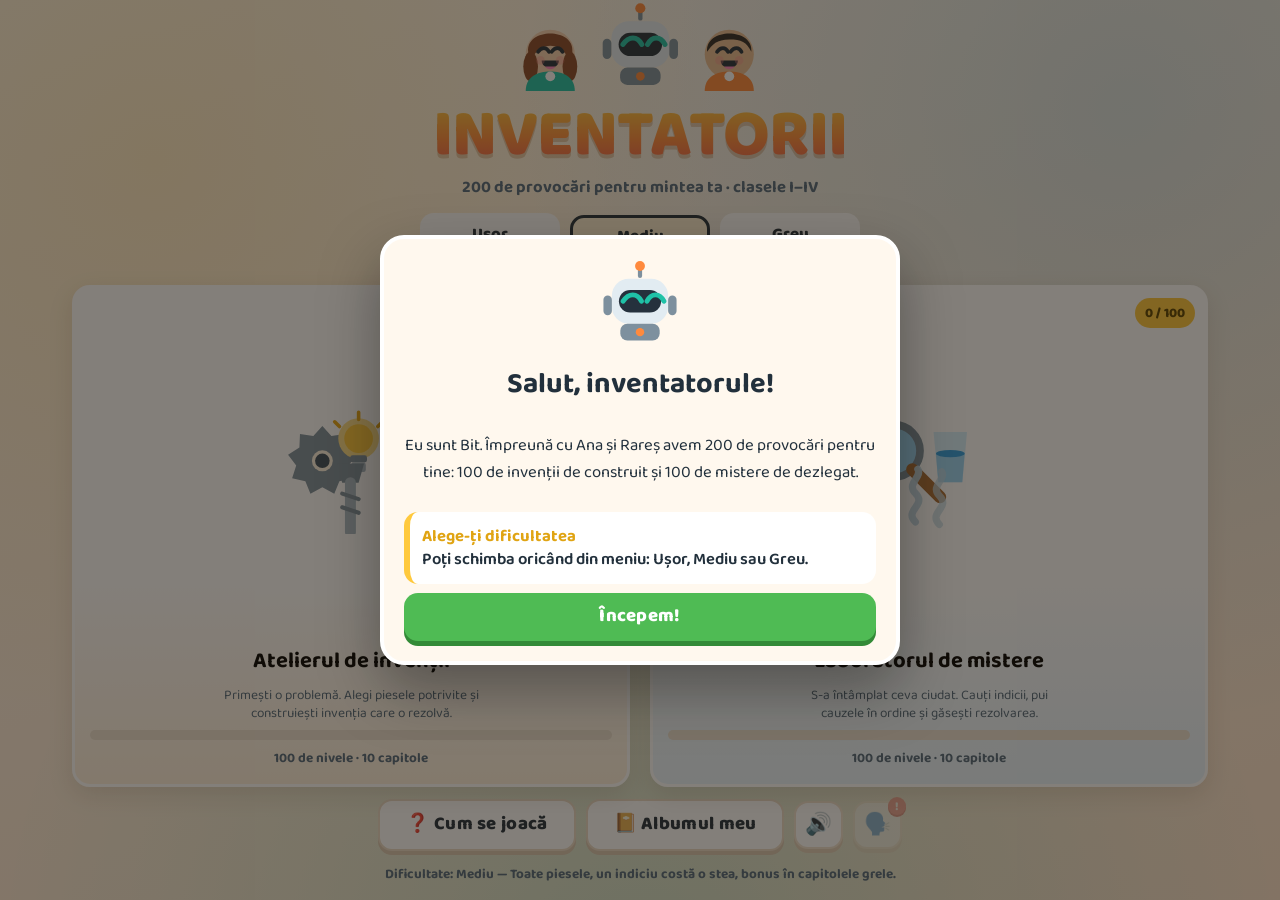
==== commit 9b70a948: "Naratorul citește doar cu voce românească, fluent Browserul citea textul românesc cu vocile englezeș" ====
--- a/inventatorii-un-fisier.html
+++ b/inventatorii-un-fisier.html
@@ -557,6 +557,45 @@
 /* containerul hărții: bara de capitol + grila + punctele, pe toată înălțimea */
 .chapters { flex: 1; min-height: 0; display: flex; flex-direction: column; gap: var(--gap); }
 
+/* ---------------- Indiciul temporar (5 secunde) ---------------- */
+.hint-pop {
+  position: fixed; left: 50%; top: clamp(58px, 9.5vh, 84px); z-index: 700;
+  width: min(92vw, 560px); transform: translate(-50%, -14px);
+  background: #fffbe8; border: 3px solid var(--yellow); border-radius: 18px;
+  box-shadow: 0 16px 36px rgba(60, 40, 20, .28);
+  padding: clamp(8px, 1.4vh, 12px) clamp(10px, 1.6vw, 16px) clamp(12px, 1.8vh, 16px);
+  display: flex; gap: 12px; align-items: center;
+  font-weight: 700; font-size: var(--fs-lg); line-height: 1.35; color: var(--ink);
+  opacity: 0; pointer-events: none; visibility: hidden;
+  transition: opacity .18s ease, transform .22s cubic-bezier(.2, 1.4, .5, 1), visibility 0s .2s;
+}
+.hint-pop.show { opacity: 1; visibility: visible; transform: translate(-50%, 0); transition-delay: 0s; }
+.hint-pop .ch { width: clamp(42px, 7.5vh, 64px); height: auto; flex: none; animation: bob 2.2s ease-in-out infinite; }
+.hint-pop .txt { flex: 1; min-width: 0; }
+.hint-pop .who {
+  display: block; font-size: var(--fs-sm); color: var(--yellow-d); font-weight: 900;
+  text-transform: uppercase; letter-spacing: .6px; margin-bottom: 2px;
+}
+.hint-pop .bar {
+  position: absolute; left: 14px; right: 14px; bottom: 5px; height: 5px; border-radius: 99px;
+  background: var(--yellow); transform-origin: left center; transform: scaleX(0);
+}
+.hint-pop.show .bar { animation: hintBar 5s linear forwards; }
+@keyframes hintBar { from { transform: scaleX(1); } to { transform: scaleX(0); } }
+
+/* ---------------- Vocea naratorului ---------------- */
+.voice-sel {
+  font-family: inherit; font-weight: 800; font-size: var(--fs-sm); color: var(--ink);
+  background: #fff; border: 2px solid #f0e2d0; border-radius: 14px; padding: 0 10px;
+  height: clamp(36px, 5.4vh, 50px); box-shadow: 0 4px 0 #e0cfb9; cursor: pointer; max-width: 46vw;
+}
+.icon-btn.novoice { position: relative; }
+.icon-btn.novoice:after {
+  content: '!'; position: absolute; top: -6px; right: -6px; width: 18px; height: 18px;
+  border-radius: 50%; background: var(--red); color: #fff; font-size: 12px; font-weight: 900;
+  display: grid; place-items: center; box-shadow: 0 2px 0 var(--red-d);
+}
+
 </style>
 
 
@@ -603,6 +642,7 @@
       <button class="btn ghost" id="btnAlbum">📔 Albumul meu</button>
       <button class="icon-btn" id="btnSound" title="Sunet">🔊</button>
       <button class="icon-btn" id="btnVoice" title="Citește textul cu voce tare">🗣️</button>
+      <select class="voice-sel hidden" id="voiceSel" title="Alege vocea naratorului"></select>
     </div>
     <p class="tiny center mt" id="menuFoot"></p>
   </div>
@@ -1143,31 +1183,116 @@
   }
   function musicIsOn() { return musicOn; }
 
-  /* ---------------- VOCE (citește textul pentru cei mici) ---------------- */
-  var voice = null;
-  function pickVoice() {
-    if (!global.speechSynthesis) return null;
-    var vs = global.speechSynthesis.getVoices(), i;
-    for (i = 0; i < vs.length; i++) if (/ro[-_]RO|Romanian|Roman/i.test(vs[i].lang + ' ' + vs[i].name)) return vs[i];
-    return null;
+  /* ---------------- VOCE (citește textul pentru cei mici) ----------------
+     Regula de aur: NU citim niciodată cu o voce care nu e românească —
+     un text românesc citit de o voce englezească sună dezastruos. Dacă nu
+     există voce românească, speak() întoarce false și jocul explică
+     utilizatorului cum obține una (Edge o are gata, Windows o instalează).
+     Când există, textul e pregătit ca să curgă natural: abrevieri
+     desfăcute, simboluri citite, propoziții separate, ritm potrivit. */
+  var voice = null, voiceList = [], voicePref = null, voiceCbs = [];
+
+  /* cât de bună e o voce pentru română (−1 = nu e românească) */
+  function voiceScore(v) {
+    var n = (v.name || '') + ' ' + (v.voiceURI || '');
+    if (!(/^ro([-_]|$)/i.test(v.lang || '') || /rom[aâ]n/i.test(n))) return -1;
+    var s = 100;
+    if (/natural|neural/i.test(n)) s += 60;   /* vocile neurale (Edge) sunt cele mai fluente */
+    if (/online/i.test(n)) s += 10;
+    if (/google/i.test(n)) s += 20;
+    if (/andrei|alina|emil|ioana/i.test(n)) s += 5;
+    return s;
+  }
+  function refreshVoices() {
+    if (!global.speechSynthesis) return;
+    var vs = [];
+    try { vs = global.speechSynthesis.getVoices() || []; } catch (e) { }
+    voiceList = vs.filter(function (v) { return voiceScore(v) >= 0; })
+      .sort(function (a, b) { return voiceScore(b) - voiceScore(a); });
+    voice = null;
+    if (voicePref) voice = voiceList.filter(function (v) { return v.name === voicePref; })[0] || null;
+    if (!voice) voice = voiceList[0] || null;
+    voiceCbs.forEach(function (f) { try { f(voiceList); } catch (e) { } });
   }
   if (global.speechSynthesis) {
-    global.speechSynthesis.onvoiceschanged = function () { voice = pickVoice(); };
-    setTimeout(function () { voice = pickVoice(); }, 400);
-  }
+    try { global.speechSynthesis.addEventListener('voiceschanged', refreshVoices); }
+    catch (e) { global.speechSynthesis.onvoiceschanged = refreshVoices; }
+    refreshVoices();
+    setTimeout(refreshVoices, 300);
+    setTimeout(refreshVoices, 1500);
+  }
+  function hasVoice() { if (!voice) refreshVoices(); return !!voice; }
+  function voices() { return voiceList.map(function (v) { return { name: v.name, lang: v.lang, local: !!v.localService }; }); }
+  function voiceName() { return voice ? voice.name : ''; }
+  function setVoice(name) { voicePref = name || null; refreshVoices(); }
+  function onVoices(f) { voiceCbs.push(f); if (voiceList.length) f(voiceList); }
+
+  /* pregătește textul pentru citire fluentă în română */
+  function prepare(t, natural) {
+    t = String(t)
+      .replace(/[\u{1F000}-\u{1FAFF}\u{2600}-\u{27BF}\u{FE0F}]/gu, ' ')       /* emoji */
+      .replace(/[„“”"«»]/g, '')
+      .replace(/…/g, '. ')
+      .replace(/\s*→\s*/g, ', apoi ')
+      .replace(/\s*·\s*/g, ', ')
+      .replace(/\s*—\s*/g, ', ')
+      .replace(/(\d)\s*[–-]\s*(\d)/g, '$1 până la $2')                          /* 30–36 → 30 până la 36 */
+      .replace(/−\s*(\d)/g, 'minus $1')
+      .replace(/\+\s*(\d)/g, 'plus $1')
+      .replace(/(\d)\s*°\s*C\b/g, '$1 grade Celsius')
+      .replace(/(\d)\s*°/g, '$1 grade')
+      .replace(/(\d)\s*%/g, '$1 la sută')
+      .replace(/(\d)\s*km\/h\b/gi, '$1 kilometri pe oră')
+      .replace(/(\d)\s*km\b/gi, '$1 kilometri')
+      .replace(/(\d)\s*cm\b/gi, '$1 centimetri')
+      .replace(/(\d)\s*mm\b/gi, '$1 milimetri')
+      .replace(/(\d)\s*kg\b/gi, '$1 kilograme')
+      .replace(/(\d)\s*m\b/g, '$1 metri')
+      .replace(/(\d)\s*l\b/g, '$1 litri')
+      .replace(/\bnr\.\s*/gi, 'numărul ')
+      .replace(/\bex\.\s*/gi, 'de exemplu ')
+      .replace(/\bcca\.\s*/gi, 'circa ')
+      .replace(/\betc\.?/gi, 'și așa mai departe')
+      .replace(/\bLED\b/g, 'led')
+      .replace(/\bGPS\b/g, 'gepees')
+      .replace(/\s+/g, ' ').trim();
+    /* vocile vechi (SAPI) au fost antrenate cu sedilă, nu cu virgulă dedesubt */
+    if (!natural) t = t.replace(/ș/g, 'ş').replace(/ț/g, 'ţ').replace(/Ș/g, 'Ş').replace(/Ț/g, 'Ţ');
+    return t;
+  }
+  /* împarte în propoziții: vocile citesc mai natural bucăți scurte, iar
+     Chrome întrerupe textele lungi la ~15 secunde */
+  function sentences(t) {
+    var out = [], m = t.match(/[^.!?]+[.!?]+["]?|[^.!?]+$/g) || [t], buf = '';
+    m.forEach(function (s) {
+      s = s.trim(); if (!s) return;
+      if ((buf + ' ' + s).length > 180 && buf) { out.push(buf); buf = s; } else buf = buf ? buf + ' ' + s : s;
+    });
+    if (buf) out.push(buf);
+    return out;
+  }
+
+  var speakGen = 0;
   function speak(text) {
     if (!global.speechSynthesis || !text) return false;
-    try {
-      global.speechSynthesis.cancel();
-      var u = new SpeechSynthesisUtterance(String(text).replace(/\s+/g, ' '));
-      if (!voice) voice = pickVoice();
-      if (voice) u.voice = voice;
-      u.lang = 'ro-RO'; u.rate = 0.92; u.pitch = 1.05;
-      global.speechSynthesis.speak(u);
-      return true;
-    } catch (e) { return false; }
-  }
-  function stopSpeak() { try { global.speechSynthesis.cancel(); } catch (e) { } }
+    if (!hasVoice()) return false;
+    var natural = /natural|neural|google/i.test(voice.name);
+    var gen = ++speakGen, parts = sentences(prepare(text, natural));
+    try { global.speechSynthesis.cancel(); } catch (e) { }
+    /* Chrome pierde uneori un enunț rostit imediat după cancel(): mică pauză */
+    setTimeout(function () {
+      if (gen !== speakGen) return;
+      parts.forEach(function (p) {
+        var u = new SpeechSynthesisUtterance(p);
+        try { u.voice = voice; } catch (e) { }
+        u.lang = voice.lang || 'ro-RO';
+        u.rate = natural ? 1.0 : 0.9; u.pitch = 1.0; u.volume = 1;
+        try { global.speechSynthesis.speak(u); } catch (e) { }
+      });
+    }, 60);
+    return true;
+  }
+  function stopSpeak() { speakGen++; try { global.speechSynthesis.cancel(); } catch (e) { } }
 
   /* ---------------- PARTICULE ---------------- */
   var cv = null, cx = null, parts = [], raf = null;
@@ -1274,7 +1399,8 @@
   global.FX = {
     sfx: SFX, setSound: setSound, soundOn: soundOn,
     setMusic: setMusic, musicIsOn: musicIsOn,
-    speak: speak, stopSpeak: stopSpeak,
+    speak: speak, stopSpeak: stopSpeak, hasVoice: hasVoice, voices: voices,
+    voiceName: voiceName, setVoice: setVoice, onVoices: onVoices,
     confetti: confetti, sparkle: sparkle, puff: puff, shake: shake
   };
 })(window);
@@ -2609,7 +2735,7 @@
      ============================================================ */
   var KEY = 'inventatorii.v1';
   var S = {
-    mod: 'mediu', sunet: true, voce: false,
+    mod: 'mediu', sunet: true, voce: false, vocePref: '',
     prog: { build: {}, fix: {} },   // index nivel -> stele (1..3)
     album: [],                      // numele invențiilor construite
     insigne: []
@@ -2627,6 +2753,7 @@
         S.mod = MODES[d.mod] ? d.mod : 'mediu';
         S.sunet = d.sunet !== false;
         S.voce = !!d.voce;
+        S.vocePref = d.vocePref || '';
         S.prog = d.prog && d.prog.build ? d.prog : { build: {}, fix: {} };
         S.album = d.album || [];
         S.insigne = d.insigne || [];
@@ -2732,6 +2859,7 @@
   var cur = 'menu';
   function nav(id) {
     FX.stopSpeak();
+    hideHint();
     var s = document.querySelectorAll('.screen');
     for (var i = 0; i < s.length; i++) s[i].classList.remove('active');
     $('s-' + id).classList.add('active');
@@ -2914,7 +3042,57 @@
 
   function speakCurrent() {
     var t = G ? (G.w === 'build' ? G.L.problem : G.L.story) : '';
-    if (t) { FX.sfx.click(); FX.speak(t); }
+    if (!t) return;
+    FX.sfx.click();
+    if (!FX.hasVoice()) {
+      showHint(noVoiceShort(), '🗣️ Fără voce românească', 'normal');
+      return;
+    }
+    FX.speak(t);
+  }
+
+  /* ============================================================
+     VOCEA NARATORULUI
+     Browserul citește cu vocile din sistem. Dacă nu există una
+     românească, nu citim deloc (ar suna dezastruos) — explicăm cum se obține.
+     ============================================================ */
+  var inEdge = /Edg\//.test(navigator.userAgent);
+  function noVoiceShort() {
+    return inEdge
+      ? 'Vocile românești din Edge se încarcă online: verifică internetul, apoi apasă din nou.'
+      : 'Nu există o voce românească în acest browser. Deschide jocul în Microsoft Edge sau instalează vocea din Setări → Vorbire.';
+  }
+  function showVoiceHelp() {
+    FX.sfx.open();
+    showModal(
+      ART.character('bit', 'normal') +
+      '<h2>Nu am găsit o voce românească</h2>' +
+      '<p class="q center">Browserul citește cu vocile instalate în calculator, iar aici sunt doar voci englezești — de aceea sună rău. Jocul nu citește cu ele.</p>' +
+      '<div class="fact"><b>1. Cel mai simplu</b><br>' +
+      (inEdge
+        ? 'Ești deja în Edge: vocile „Andrei" și „Alina" se descarcă online. Verifică internetul, apoi apasă iar 🗣️.'
+        : 'Deschide jocul în <b>Microsoft Edge</b>. Are vocile românești naturale „Andrei" și „Alina" fără nicio instalare (doar cu internet).') +
+      '</div>' +
+      '<div class="fact"><b>2. Pentru orice browser</b><br>Instalează vocea românească în Windows: <b>Setări → Timp și limbă → Vorbire → Gestionare voci → Adăugare voci → Română</b>, apoi repornește browserul.</div>' +
+      '<div class="actions"><button class="btn" id="mOk">Am înțeles</button></div>'
+    );
+    $('mOk').onclick = function () { FX.sfx.click(); closeModal(); };
+  }
+  function renderVoiceSel() {
+    var sel = $('voiceSel'), list = FX.voices();
+    sel.innerHTML = '';
+    list.forEach(function (v) {
+      var o = document.createElement('option');
+      o.value = v.name;
+      o.textContent = v.name.replace(/Microsoft |Google | - Romanian.*| \(Romania\)/g, '').replace(/Online \(Natural\)/, '(naturală)');
+      if (v.name === FX.voiceName()) o.selected = true;
+      sel.appendChild(o);
+    });
+    sel.classList.toggle('hidden', list.length < 2);
+    $('btnVoice').title = list.length
+      ? 'Citește textul cu voce tare (' + FX.voiceName().replace(/Microsoft |Google /, '') + ')'
+      : 'Nu există voce românească — apasă pentru detalii';
+    $('btnVoice').classList.toggle('novoice', !list.length);
   }
 
   /* stage: scenă + bula personajului */
@@ -3340,11 +3518,34 @@
   /* ============================================================
      INDICIU (butonul 💡)
      ============================================================ */
+  /* Indiciul e o fereastră temporară: apare la APĂSAREA butonului (nu la
+     ridicarea degetului), stă 5 secunde cu o bară care se scurge și dispare
+     singură, fără să schimbe nimic din scenă sau din panoul de joc. */
+  var HINT_MS = 5000, hintEl = null, hintTimer = 0;
+
+  function showHint(text, titlu, mood) {
+    if (!hintEl) { hintEl = el('div', 'hint-pop'); document.body.appendChild(hintEl); }
+    clearTimeout(hintTimer);
+    hintEl.classList.remove('show');
+    void hintEl.offsetWidth;                       /* repornește animația barei */
+    hintEl.innerHTML =
+      ART.character('bit', mood || 'gandeste') +
+      '<div class="txt"><span class="who">' + esc(titlu || '💡 Indiciu de la Bit') + '</span>' + esc(text) + '</div>' +
+      '<i class="bar"></i>';
+    hintEl.classList.add('show');
+    hintTimer = setTimeout(hideHint, HINT_MS);
+    if (S.voce) FX.speak(text);
+  }
+  function hideHint() {
+    clearTimeout(hintTimer);
+    if (hintEl) hintEl.classList.remove('show');
+  }
+
   function giveHint() {
-    if (!G) return;
+    if (!G || cur !== 'play') return;
     if (!G.M.indiciuGratis && G.indiciiFolosite === 0 && G.greseli === 0 && S.mod === 'greu') {
       FX.sfx.bad();
-      feedback(false, 'La modul Greu…', 'Încearcă întâi o dată singur. Indiciul apare după prima greșeală.');
+      showHint('Încearcă întâi o dată singur. Indiciul apare după prima greșeală.', '🔒 La modul Greu…', 'normal');
       return;
     }
     G.indiciiFolosite++;
@@ -3362,14 +3563,14 @@
     } else {
       t = 'Gândește-te ce anume trebuie oprit ca lanțul să nu se mai repete.';
     }
-    setStage('bit', t, 'gandeste');
-    feedback(false, '💡 Indiciu', t);
+    showHint(t);
   }
 
   /* ============================================================
      FINAL DE NIVEL — stele, insigne, fereastra de rezultat
      ============================================================ */
   function finishLevel() {
+    hideHint();
     var s = 3;
     if (G.greseli >= 3) s = 1;
     else if (G.greseli > 0 || G.indiciiFolosite > 0) s = 2;
@@ -3501,9 +3702,16 @@
       if (S.sunet) FX.sfx.good();
     };
     $('btnVoice').onclick = function () {
+      if (!S.voce && !FX.hasVoice()) { showVoiceHelp(); return; }
       S.voce = !S.voce; save(); renderMenu(); FX.sfx.click();
-      if (S.voce) FX.speak('Bine ai venit, inventatorule!'); else FX.stopSpeak();
+      if (S.voce) FX.speak('Bună! Eu sunt Bit. Hai să inventăm ceva împreună!'); else FX.stopSpeak();
     };
+    $('voiceSel').onchange = function () {
+      S.vocePref = this.value; FX.setVoice(S.vocePref); save(); renderVoiceSel();
+      FX.speak('Bună! Acum citesc eu povestea.');
+    };
+    FX.setVoice(S.vocePref);
+    FX.onVoices(renderVoiceSel);
 
     Array.prototype.forEach.call($('diffRow').children, function (b) {
       b.onclick = function () {
@@ -3517,7 +3725,12 @@
 
     $('btnBack').onclick = function () { FX.sfx.click(); renderMap(world); nav('map'); };
     $('btnSay').onclick = speakCurrent;
-    $('btnHint').onclick = giveHint;
+    /* indiciul pornește din momentul apăsării (pointerdown), și pe touch, și
+       cu mouse-ul; click-ul de după e ignorat, ca să nu apară de două ori —
+       dar rămâne activ pentru tastatură (Enter/Spațiu nu trec prin pointerdown) */
+    var hb = $('btnHint'), ultimaApasare = 0;
+    hb.addEventListener('pointerdown', function () { ultimaApasare = Date.now(); giveHint(); });
+    hb.addEventListener('click', function () { if (Date.now() - ultimaApasare > 800) giveHint(); });
 
     $('modalBg').onclick = function (e) { if (e.target === $('modalBg')) closeModal(); };
 
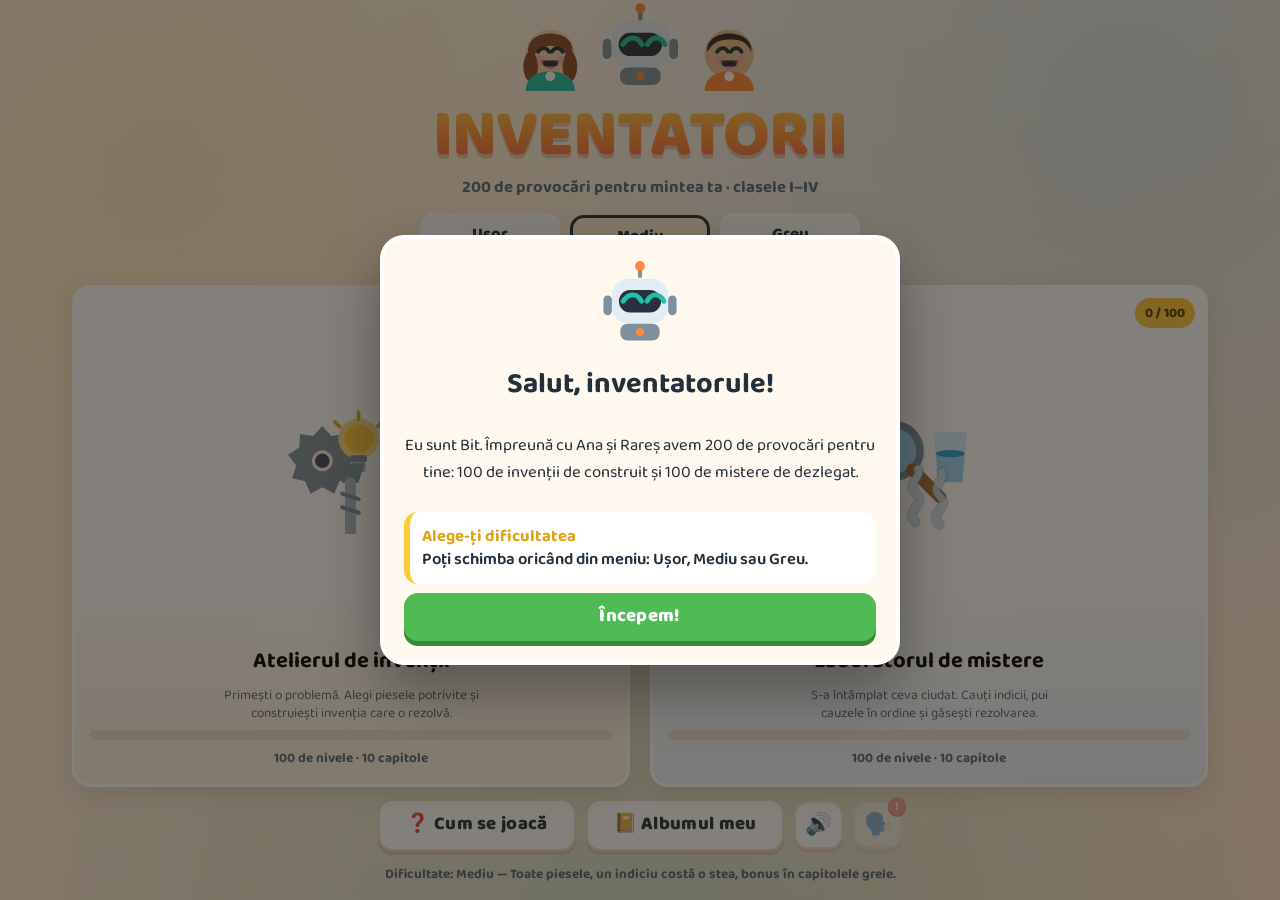
==== commit dae2ce51: "Obiectele stau cu adevărat pe sol: poziție măsurată, nu presupusă Corectura anterioară presupunea că" ====
--- a/inventatorii-un-fisier.html
+++ b/inventatorii-un-fisier.html
@@ -276,10 +276,11 @@
   border: 3px solid #fff; display: flex; flex-direction: column; min-height: min-content;
 }
 .scene-svg { display: block; flex: 1; min-height: 0; width: 100%; height: 100%; }
+/* plutesc doar obiectele care chiar zboară (cer, aer, spațiu); restul stau pe sol */
 .stage .prop { transform-box: fill-box; transform-origin: center; }
-.stage.anim .prop0 { animation: propPop 1.2s ease-in-out infinite alternate; }
-.stage.anim .prop1 { animation: propPop 1.5s ease-in-out .2s infinite alternate; }
-@keyframes propPop { from { transform: translateY(0) } to { transform: translateY(-6px) } }
+.stage.anim .prop.sky { animation: propFloat 2.6s ease-in-out infinite alternate; }
+.stage.anim .prop.sky.prop1 { animation-duration: 3.1s; animation-delay: .4s; }
+@keyframes propFloat { from { translate: 0 0 } to { translate: 0 -7px } }
 
 .speech {
   flex: none; display: flex; gap: 10px; align-items: flex-start;
@@ -595,6 +596,21 @@
   border-radius: 50%; background: var(--red); color: #fff; font-size: 12px; font-weight: 900;
   display: grid; place-items: center; box-shadow: 0 2px 0 var(--red-d);
 }
+
+/* descrierea neutră a piesei puse în locaș — informație, nu verdict */
+.fb.info { background: #f3f8ff; border: 3px solid #cfe3f5; display: flex; gap: 10px; align-items: center; }
+.fb.info .pi { flex: none; display: grid; place-items: center; }
+.fb.info .pi svg { width: clamp(26px, 4.4vh, 40px); height: clamp(26px, 4.4vh, 40px); }
+.fb.info b { display: inline; color: var(--blue-d); }
+
+/* explicațiile din brevet apar una câte una */
+.roles li { opacity: 0; animation: roleIn .45s cubic-bezier(.2, 1.2, .4, 1) forwards; }
+.roles li:nth-child(1) { animation-delay: .35s; }
+.roles li:nth-child(2) { animation-delay: 1.35s; }
+.roles li:nth-child(3) { animation-delay: 2.35s; }
+@keyframes roleIn { from { opacity: 0; transform: translateX(-14px); } to { opacity: 1; transform: none; } }
+.roles li .why { display: block; font-weight: 600; color: var(--ink); }
+.roles li .why b { color: var(--teal-d); }
 
 </style>
 
@@ -814,11 +830,18 @@
   I.apa = function () { return p('M32 6 C46 24 52 32 52 40 A20 20 0 0 1 12 40 C12 32 18 24 32 6 Z', P.blue) + p('M24 40 C24 48 28 52 34 53 C26 54 18 48 18 40 Z', P.blue3); };
   I.gheata = function () { return s('M32 6 V58 M10 18 L54 46 M54 18 L10 46', P.blue3, 5) + s('M32 16 L24 10 M32 16 L40 10 M32 48 L24 54 M32 48 L40 54', P.white, 3); };
   I.foc = function () { return p('M32 4 C44 18 52 26 52 38 A20 20 0 0 1 12 38 C12 26 22 22 24 12 C30 18 28 26 34 26 C38 22 34 12 32 4 Z', P.orange) + p('M32 30 C40 38 42 42 42 46 A10 10 0 0 1 22 46 C22 40 30 38 32 30 Z', P.yellow); };
-  I.abur = function () { return s('M20 50 C10 40 30 36 20 26 C12 18 26 12 22 6', 'rgba(190,215,230,.9)', 6) + s('M40 52 C30 42 50 38 40 28 C32 20 46 14 42 8', 'rgba(190,215,230,.7)', 6); };
+  I.abur = function () {
+    var a = 'M20 50 C10 40 30 36 20 26 C12 18 26 12 22 6', b = 'M40 52 C30 42 50 38 40 28 C32 20 46 14 42 8';
+    return s(a + ' ' + b, 'rgba(120,150,170,.35)', 9) + s(a, 'rgba(210,230,242,.95)', 6) + s(b, 'rgba(210,230,242,.8)', 6);
+  };
   I.sare = function () { return p('M18 20 H46 L44 56 H20 Z', P.metal3) + r(20, 10, 24, 10, P.blue, 3) + c(28, 15, 2, P.white) + c(36, 15, 2, P.white) + c(32, 12, 2, P.white); };
   I.soare = function () { var b = c(32, 32, 15, P.yellow), i; for (i = 0; i < 8; i++) b += g(ln(32, 12, 32, 4, P.yellow2, 4), 'rotate(' + i * 45 + ' 32 32)'); return b + c(32, 32, 11, '#ffe27a'); };
   I.nor = function () { return p('M16 46 A12 12 0 0 1 18 24 A14 14 0 0 1 44 20 A11 11 0 0 1 50 46 Z', P.white) + p('M16 46 H50 A11 11 0 0 0 50 44 H16 Z', '#e2edf5'); };
-  I.vant = function () { return s('M6 20 H38 A7 7 0 1 0 32 12', P.metal2, 5) + s('M6 34 H46 A7 7 0 1 1 40 44', P.metal2, 5) + s('M10 48 H30', P.metal2, 5); };
+  I.vant = function () {
+    /* contur alb dedesubt, ca vântul să se vadă și pe munte, și pe cer */
+    var d = 'M6 20 H38 A7 7 0 1 0 32 12 M6 34 H46 A7 7 0 1 1 40 44 M10 48 H30';
+    return s(d, 'rgba(255,255,255,.9)', 9) + s(d, P.metal2, 5);
+  };
   I.ploaie = function () { return p('M14 34 A11 11 0 0 1 18 16 A13 13 0 0 1 42 14 A10 10 0 0 1 46 34 Z', P.metal) + s('M20 42 L16 54 M32 42 L28 54 M44 42 L40 54', P.blue, 4); };
   I.luna = function () { return p('M40 6 A26 26 0 1 0 40 58 A22 22 0 0 1 40 6 Z', '#ffe9a8') + c(34, 22, 4, '#f2d78d') + c(28, 38, 5, '#f2d78d'); };
   I.stea = function () { return poly('32,6 39,24 58,26 44,38 48,56 32,46 16,56 20,38 6,26 25,24', P.yellow); };
@@ -909,6 +932,9 @@
      SCENE — fundaluri stratificate
      ============================================================ */
   var SC = {};
+  /* număr pseudo-aleator, dar mereu același pentru același i: stelele stau
+     împrăștiate natural, nu aliniate pe coloane, și nu se mută între randări */
+  function rnd(i) { var x = Math.sin(i * 12.9898 + 78.233) * 43758.5453; return x - Math.floor(x); }
   function sky(c1, c2) {
     return '<defs><linearGradient id="sky" x1="0" y1="0" x2="0" y2="1"><stop offset="0" stop-color="' + c1 + '"/><stop offset="1" stop-color="' + c2 + '"/></linearGradient></defs>' +
       '<rect x="0" y="0" width="400" height="240" fill="url(#sky)"/>';
@@ -961,7 +987,7 @@
   };
   SC.spatiu = function () {
     var b = r(0, 0, 400, 240, '#141a35', 0), i, x, y;
-    for (i = 0; i < 46; i++) { x = (i * 97) % 396; y = (i * 53) % 232; b += c(x + 2, y + 2, (i % 3) ? 1.4 : 2.4, i % 4 ? '#ffffff' : '#ffe27a'); }
+    for (i = 0; i < 46; i++) { x = rnd(i * 2) * 396; y = rnd(i * 2 + 1) * 232; b += c(x + 2, y + 2, (i % 3) ? 1.4 : 2.4, i % 4 ? '#ffffff' : '#ffe27a'); }
     return b + c(70, 60, 30, '#7f88d8') + c(62, 52, 8, '#6a72c0') + c(82, 70, 6, '#6a72c0') +
       e(320, 170, 60, 18, '#3a2f6b') + c(320, 160, 34, '#c98a6b') + c(310, 152, 8, '#b3745a');
   };
@@ -993,8 +1019,20 @@
   };
   SC.noapte = function () {
     var b = r(0, 0, 400, 240, '#1e2a4a', 0), i;
-    for (i = 0; i < 30; i++) b += c((i * 131) % 392 + 4, (i * 61) % 150 + 6, i % 3 ? 1.3 : 2.2, '#ffffff');
+    for (i = 0; i < 34; i++) b += c(rnd(100 + i * 2) * 392 + 4, rnd(101 + i * 2) * 140 + 6, i % 3 ? 1.3 : 2.2, '#ffffff');
     return b + g(I.luna(), 'translate(300 16) scale(1.3)') + hills(180, '#26355c') + floor(200, '#1b2742', '#141d33');
+  };
+  SC.camera_noapte = function () {
+    /* aceeași cameră, dar pe întuneric: perete albăstrui, geam cu lună, ușă și podea de lemn */
+    var i, st = '';
+    for (i = 0; i < 6; i++) st += c(268 + rnd(300 + i) * 66, 44 + rnd(320 + i) * 50, 1.2, '#ffffff');
+    return r(0, 0, 400, 240, '#2a3352', 0) + r(0, 0, 400, 170, '#333d60', 0) +
+      s('M40 0 V170 M120 0 V170 M200 0 V170 M280 0 V170 M360 0 V170', '#3b4669', 2) +
+      r(250, 26, 102, 102, '#8a6b45', 8) + r(258, 34, 86, 86, '#1b2340', 4) + st +
+      c(322, 62, 14, '#f5e6a3') + c(328, 57, 12, '#1b2340') +
+      s('M301 34 V120 M258 77 H344', '#8a6b45', 5) +
+      g(I.usa(), 'translate(40 62) scale(1.75)') +
+      floor(170, '#5a4332', '#463326') + r(0, 170, 400, 70, 'rgba(0,0,0,.12)', 0);
   };
   SC.ploios = function () {
     var b = sky('#8fa8bb', '#c8d9e4'), i;
@@ -1072,27 +1110,191 @@
   function label(key) { return LBL[key] || key; }
   function character(who, mood, cls) { return svgWrap((CH[who] || CH.bit)(mood || 'normal'), '0 0 64 66', 'ch ' + (cls || '')); }
 
-  /* Scenă completă: fundal + obiecte așezate frumos */
-  function scene(key, props, opts) {
-    opts = opts || {};
+  /* ============================================================
+     Scenă completă: fundal + obiecte așezate CU SENS
+     • fiecare scenă are o linie de sol și o zonă de podea liberă
+       (fără mobila desenată în fundal);
+     • obiectele obișnuite stau cu talpa exact pe sol — poziția se
+       MĂSOARĂ după desen (settle), nu se presupune;
+     • ce zboară de felul lui stă pe cer, obiectele de perete stau la
+       înălțime de perete, în spațiu totul plutește;
+     • ce e deja în fundal (patul din cameră, frigiderul, luna) nu se
+       mai desenează o dată;
+     • mărimile sunt apropiate de realitate: o cană e mică, un pat e mare.
+     ============================================================ */
+  var GROUND = {
+    atelier: 168, bucatarie: 176, gradina: 196, scoala: 176, strada: 160, rau: 150,
+    padure: 196, spatiu: null, laborator: 180, camera: 170, camera_noapte: 170, plaja: 172,
+    munte: 176, ferma: 190, noapte: 200, ploios: 180, terenjoaca: 190, pod: 158, magazin: 190, gara: 150
+  };
+  /* podeaua liberă (x), fără mobila din fundal; [perete liber] pentru obiectele agățate */
+  var FREE = {
+    atelier: [[40, 125], [275, 360]], bucatarie: [[150, 300]], camera: [[160, 370]], camera_noapte: [[150, 370]],
+    laborator: [[110, 370]], magazin: [[158, 252]], terenjoaca: [[150, 240]], scoala: [[40, 280]],
+    gradina: [[135, 305]], plaja: [[30, 250]], ferma: [[120, 340]], rau: [[40, 270]]
+  };
+  var WALLFREE = { camera: [140, 230], camera_noapte: [150, 235], atelier: [130, 270], laborator: [110, 260], magazin: [160, 250] };
+  var SCENE_HAS = {
+    gradina: ['soare', 'floare', 'copac'], plaja: ['soare', 'barca'], noapte: ['luna'], scoala: ['copac'],
+    rau: ['copac'], terenjoaca: ['leagan', 'tobogan'], laborator: ['lupa'], camera: ['fereastra', 'pat'],
+    camera_noapte: ['fereastra', 'luna', 'usa', 'stea'], atelier: ['raft', 'masa'], bucatarie: ['frigider', 'aragaz'],
+    gara: ['sina'], padure: ['copac'], ferma: ['copac'], magazin: ['raft'], ploios: ['nor', 'ploaie']
+  };
+  var SKY = { soare: 1, luna: 1, stea: 1, nor: 1, ploaie: 1, pasare: 1, zmeu: 1, balon: 1, parasuta: 1, racheta: 1 };
+  var MID = { vant: 1, albina: 1, abur: 1, elice: 1 };
+  var WALL = { fereastra: 1, raft: 1, ceas: 1, oglinda: 1, bec: 1, lampa: 1, sonerie: 1, intrerupator: 1,
+    senzor: 1, difuzor: 1, termometru: 1, panou_solar: 1, clopotel: 1 };
+  /* cât de mare e obiectul față de o cutie obișnuită (1 = mărime medie) */
+  var SIZE = {
+    cana: .6, pahar: .6, lingura: .5, farfurie: .6, sare: .5, cui: .45, surub: .45, lipici: .55, banda_adeziva: .55,
+    bec: .6, baterie: .55, magnet: .6, telefon: .6, ceas: .6, fluier: .5, rigla: .6, lupa: .6, seminte: .5, carte: .6,
+    clepsidra: .6, termometru: .6, senzor: .55, intrerupator: .5, fir: .6, sticla: .65, capac: .5, minge: .7,
+    albina: .5, furnica: .45, peste: .6, pasare: .65, floare: .7, ghiveci: .75, oala: .75, gheata: .6, foc: .7,
+    carton: .8, cutie: .8, galeata: .8, cos: .8, tava: .7, umbrela: .9, balon: .8, zmeu: .9,
+    pat: 1.35, masa: 1.25, frigider: 1.4, aragaz: 1.3, usa: 1.4, scara: 1.4, leagan: 1.4, tobogan: 1.4,
+    masinuta: 1.2, bicicleta: 1.25, barca: 1.3, racheta: 1.3, copac: 1.6, robot: 1.1, roata_apa: 1.3,
+    scaun: 1.05, raft: 1.15, panou_solar: 1.1, plasa: 1.1, sina: 1.2, punte: 1.3, rampa: 1.2
+  };
+
+  /* împarte obiectele pe intervalele libere, cu mărimile lor, fără să se suprapună */
+  function layoutRow(items, ranges, base) {
+    var out = [];
+    if (!items.length) return out;
+    var groups = (ranges.length > 1 && items.length > 1) ? ranges
+      : [ranges.reduce(function (a, b) { return (b[1] - b[0]) > (a[1] - a[0]) ? b : a; })];
+    var per = Math.ceil(items.length / groups.length), idx = 0;
+    groups.forEach(function (rg) {
+      var chunk = items.slice(idx, idx + per); idx += per;
+      if (!chunk.length) return;
+      var W = rg[1] - rg[0], gap = 12;
+      var widths = chunk.map(function (k) { return 64 * base * (SIZE[k] || 1); });
+      var need = widths.reduce(function (a, b) { return a + b; }, 0) + gap * (chunk.length - 1);
+      var f = need > W ? W / need : 1;                      /* prea strâmt: micșorăm proporțional */
+      var total = need * f, x = rg[0] + (W - total) / 2;
+      chunk.forEach(function (k, j) {
+        var w = Math.min(widths[j] * f, 64 * 1.75);          /* nimic mai mare de 1,75× */
+        out.push({ k: k, x: x + w / 2, sc: w / 64 });
+        x += w + gap * f;
+      });
+    });
+    return out;
+  }
+  function place(o, y, anchor, cls) {
+    /* transformare provizorie (talpa la ~58 din 64); settle() o corectează după desenul real */
+    var ty = anchor === 'bottom' ? y - 58 * o.sc : y - 32 * o.sc;
+    return '<g class="prop ' + cls + '" data-x="' + o.x.toFixed(1) + '" data-y="' + y + '" data-sc="' + o.sc.toFixed(3) +
+      '" data-anchor="' + anchor + '" transform="translate(' + (o.x - 32 * o.sc).toFixed(1) + ' ' + ty.toFixed(1) +
+      ') scale(' + o.sc.toFixed(3) + ')">' + I[o.k]() + '</g>';
+  }
+  /* ce ocupă fundalul pe cer (soarele din grădină, luna din noapte, norii) */
+  var SKYOCC = { gradina: [[310, 370]], plaja: [[34, 86]], noapte: [[296, 386]], ploios: [[26, 136], [236, 366]], spatiu: [[36, 104]] };
+
+  /* intervalele libere dintre cele ocupate, în [lo, hi] */
+  function gaps(occ, lo, hi) {
+    var segs = occ.slice().sort(function (a, b) { return a[0] - b[0]; }), out = [], cur = lo;
+    segs.forEach(function (sg) { if (sg[0] > cur) out.push([cur, sg[0]]); cur = Math.max(cur, sg[1]); });
+    if (hi > cur) out.push([cur, hi]);
+    return out;
+  }
+  function widest(list, fallback) {
+    var best = null;
+    list.forEach(function (g) { if (!best || g[1] - g[0] > best[1] - best[0]) best = g; });
+    return best || fallback;
+  }
+  function complement(free, lo, hi) {
+    var occ = [], cur = lo;
+    free.slice().sort(function (a, b) { return a[0] - b[0]; }).forEach(function (f) { if (f[0] > cur) occ.push([cur, f[0]]); cur = f[1]; });
+    if (cur < hi) occ.push([cur, hi]);
+    return occ;
+  }
+
+  function scene(key, props) {
     var bg = (SC[key] || SC.atelier)();
-    var n = (props || []).length, i, inner = '';
-    var spots = [[86, 150], [200, 148], [312, 150], [140, 92], [262, 92]];
-    if (n === 1) spots = [[200, 140]];
-    if (n === 2) spots = [[130, 144], [272, 144]];
-    if (n === 3) spots = [[80, 148], [200, 138], [318, 150]];
-    for (i = 0; i < n; i++) {
-      var k = props[i], sp = spots[i % spots.length];
-      var sc = (n === 1 ? 1.9 : n === 2 ? 1.6 : 1.35) * (opts.scale || 1);
-      inner += '<g class="prop prop' + i + '" transform="translate(' + (sp[0] - 32 * sc) + ' ' + (sp[1] - 32 * sc) + ') scale(' + sc.toFixed(2) + ')">' +
-        (I[k] ? I[k]() : '') + '</g>';
+    var ground = GROUND[key] === undefined ? 176 : GROUND[key];
+    var has = SCENE_HAS[key] || [];
+    var list = (props || []).filter(function (k, i, a) { return I[k] && has.indexOf(k) < 0 && a.indexOf(k) === i; });
+    var inner = '';
+
+    if (ground === null) {                                   /* spațiu: totul plutește */
+      layoutRow(list, [[120, 330]], 1.2).forEach(function (o, i) {
+        inner += place(o, 130 + (i % 2) * 26, 'center', 'sky prop' + i);
+      });
+      return svgWrap(bg + inner, '0 0 400 240', 'scene-svg');
+    }
+
+    var sky = list.filter(function (k) { return SKY[k]; });
+    var mid = list.filter(function (k) { return MID[k]; });
+    var wall = list.filter(function (k) { return WALL[k]; });
+    var floorItems = list.filter(function (k) { return !SKY[k] && !MID[k] && !WALL[k]; });
+    var occ = (FREE[key] ? complement(FREE[key], 20, 380) : []);      /* mobila din fundal */
+    var occTall = [];                                                 /* ce urcă până spre cer */
+
+    /* 1. obiectele de jos, cu talpa pe sol; dacă sunt și obiecte de perete,
+          podeaua liberă începe după zona lor, ca un scaun înalt să nu intre în raft */
+    var base = floorItems.length === 1 ? 1.5 : floorItems.length === 2 ? 1.35 : 1.2;
+    var fr = FREE[key] || [[50, 350]];
+    if (wall.length && WALLFREE[key] && fr.length === 1) {
+      var lo = Math.max(fr[0][0], WALLFREE[key][1] + 12);
+      if (fr[0][1] - lo >= 110) fr = [[lo, fr[0][1]]];
+    }
+    layoutRow(floorItems, fr, base).forEach(function (o, i) {
+      inner += place(o, ground + 4, 'bottom', 'prop' + i);
+      var w = 64 * o.sc;
+      occ.push([o.x - w / 2, o.x + w / 2]);
+      if (ground + 4 - 62 * o.sc < 125) occTall.push([o.x - w / 2, o.x + w / 2]);
+    });
+
+    /* 2. obiectele de perete, la înălțime de perete, în golul rămas liber */
+    var wz = WALLFREE[key] || [40, 360];
+    var wr = widest(gaps(occ, wz[0], wz[1]), wz);
+    if (wr[1] - wr[0] < 50) wr = wz;
+    layoutRow(wall, [wr], 1.05).forEach(function (o, i) {
+      inner += place(o, ground - 62, 'center', 'wall prop' + (floorItems.length + i));
+      var w = 64 * o.sc; occ.push([o.x - w / 2, o.x + w / 2]);
+    });
+
+    /* 3. cerul: în golul cel mai larg dintre obiectele înalte și ce e deja pe cer */
+    if (sky.length) {
+      var gsky = widest(gaps(occTall.concat(SKYOCC[key] || []), 40, 360), [110, 290]);
+      layoutRow(sky, [gsky], 1.05).forEach(function (o, i) {
+        inner += place(o, 62, 'center', 'sky prop' + i);
+      });
+    }
+
+    /* 4. aerul (vânt, abur, albină): în golul cel mai larg de deasupra solului;
+          dacă nu e loc, sus, aproape de cer */
+    if (mid.length) {
+      var gmid = widest(gaps(occ, 30, 370), null);
+      var needW = mid.reduce(function (a, k) { return a + 64 * (SIZE[k] || 1); }, 0) + 12 * (mid.length - 1);
+      if (gmid && gmid[1] - gmid[0] >= needW * 0.8) {
+        layoutRow(mid, [gmid], 1.0).forEach(function (o, i) { inner += place(o, ground - 56, 'center', 'sky prop' + i); });
+      } else {
+        var gtop = widest(gaps(occTall.concat(SKYOCC[key] || []), 40, 360), [140, 260]);
+        layoutRow(mid, [gtop], 0.95).forEach(function (o, i) { inner += place(o, 100, 'center', 'sky prop' + i); });
+      }
     }
     return svgWrap(bg + inner, '0 0 400 240', 'scene-svg');
   }
 
+  /* După ce scena e în pagină: măsurăm fiecare obiect și îl așezăm exact —
+     talpa pe sol pentru cele de jos, centrul la înălțimea cerută pentru restul. */
+  function settle(svg) {
+    if (!svg || !svg.querySelectorAll) return;
+    var props = svg.querySelectorAll('g.prop[data-anchor]'), i;
+    for (i = 0; i < props.length; i++) {
+      var gEl = props[i], bb;
+      try { bb = gEl.getBBox(); } catch (e) { continue; }
+      if (!bb || !bb.width) continue;
+      var sc = parseFloat(gEl.getAttribute('data-sc')), x = parseFloat(gEl.getAttribute('data-x')), y = parseFloat(gEl.getAttribute('data-y'));
+      var tx = x - (bb.x + bb.width / 2) * sc;
+      var ty = gEl.getAttribute('data-anchor') === 'bottom' ? y - (bb.y + bb.height) * sc : y - (bb.y + bb.height / 2) * sc;
+      gEl.setAttribute('transform', 'translate(' + tx.toFixed(1) + ' ' + ty.toFixed(1) + ') scale(' + sc + ')');
+    }
+  }
+
   global.ART = {
     P: P, I: I, LBL: LBL, SC: SC, SCENE_KEYS: SCENE_KEYS, CH: CH,
-    icon: icon, label: label, character: character, scene: scene, svgWrap: svgWrap,
+    icon: icon, label: label, character: character, scene: scene, settle: settle, svgWrap: svgWrap,
     gear: gear, has: function (k) { return !!I[k]; }
   };
 })(window);
@@ -1439,453 +1641,550 @@
   list: [
     /* ---------- 1. ACASĂ, LA TREABĂ ---------- */
     ['camera', 'raft,cana', 'Borcanul de sus', 'Borcanul cu fursecuri stă pe raftul de sus. Ana întinde mâna, se ridică pe vârfuri… tot nu ajunge. Și nu are voie să se urce pe scaun.', 'Culegătorul de rafturi',
-      'scara,carlig,cos', 'cui,gheata,balon', 'Te ridică în siguranță|Îți lungește brațul|Prinde borcanul, ca să nu cadă',
+      'scara,carlig,cos', 'cui,gheata,balon', 'Te ridică în siguranță=Scara te ridică sigur până la raftul de sus, fără să te urci pe scaun.|Îți lungește brațul=Cârligul îți lungește brațul și trage borcanul spre tine, de pe raft.|Prinde borcanul, ca să nu cadă=Coșul prinde borcanul dacă scapă, ca să nu se spargă pe jos.',
       'Nu ai crescut, dar ai devenit mai înalt: scara adaugă înălțime, iar cârligul adaugă braț.'],
 
     ['camera', 'usa,vant', 'Ușa care se trântește', 'Când deschizi fereastra, curentul trântește ușa camerei. Bum! Toată casa tresare, iar rama ușii a început să crape.', 'Opritorul de ușă',
-      'arc,sfoara,burete', 'bec,seminte,magnet', 'Trage ușa încet înapoi|Leagă ușa de perete|Primește lovitura, moale',
+      'arc,sfoara,burete', 'bec,seminte,magnet', 'Trage ușa încet înapoi=Arcul trage ușa înapoi încet, în loc să o lase să zboare în toc.|Leagă ușa de perete=Sfoara leagă arcul de perete, ca ușa să nu poată fugi mai departe de el.|Primește lovitura, moale=Buretele primește lovitura și o înmoaie: fără bufnitură, fără ramă crăpată.',
       'Buretele întinde lovitura pe mai mult timp. Aceeași forță, împrăștiată, nu mai face zgomot și nu mai sparge nimic.'],
 
     ['camera', 'pat,cutie', 'Papucii dispăruți', 'În fiecare dimineață, papucii sunt în alt loc: unul sub pat, altul în hol. Ana pierde cinci minute bune înainte de școală.', 'Cutia cu despărțitoare',
-      'cutie,carton,lipici', 'foc,peste,ceas', 'Casa papucilor|Desparte fiecare pereche|Prinde despărțitoarele',
+      'cutie,carton,lipici', 'foc,peste,ceas', 'Casa papucilor=Cutia e locul fix al papucilor: seara îi pui, dimineața îi găsești.|Desparte fiecare pereche=Cartonul face despărțitoare, ca fiecare pereche să aibă căsuța ei.|Prinde despărțitoarele=Lipiciul ține despărțitoarele drepte, ca să nu se dărâme la prima folosire.',
       'Când fiecare lucru are un loc al lui, nu mai trebuie să ții minte unde l-ai pus. Se numește organizare.'],
 
     ['bucatarie', 'cana,masa', 'Laptele vărsat', 'Rareș toarnă lapte din sticla mare în cana lui. Jumătate ajunge pe masă, pentru că gura cănii e mult prea mică.', 'Pâlnia fără stropi',
-      'palnie,cana,tava', 'magnet,minge,foc', 'Strânge lichidul spre gaură|Primește laptele|Prinde stropii scăpați',
+      'palnie,cana,tava', 'magnet,minge,foc', 'Strânge lichidul spre gaură=Pâlnia are gura largă și strânge tot laptele într-un fir subțire, ușor de nimerit.|Primește laptele=Cana primește firul de lapte exact în gura ei mică, fără stropi pe masă.|Prinde stropii scăpați=Tava de dedesubt prinde puținele picături scăpate, ca masa să rămână curată.',
       'Pâlnia are gura largă și gâtul îngust: adună tot lichidul într-un fir subțire, ușor de nimerit.'],
 
-    ['noapte', 'pat,luna', 'Drumul spre baie, noaptea', 'Noaptea e beznă pe hol. Dacă aprinzi lumina mare, trezești toată casa. Dacă nu o aprinzi, te lovești de dulap.', 'Lumina care te simte',
-      'senzor,bec,baterie', 'oala,panza,sfoara', 'Simte că vine cineva|Face lumină blândă|Dă energie',
+    ['camera_noapte', 'raft,scaun', 'Drumul spre baie, noaptea', 'Noaptea e beznă pe hol. Dacă aprinzi lumina mare, trezești toată casa. Dacă nu o aprinzi, te lovești de dulap.', 'Lumina care te simte',
+      'senzor,bec,baterie', 'oala,panza,sfoara', 'Simte că vine cineva=Senzorul simte când treci prin hol și aprinde lumina doar atunci.|Face lumină blândă=Becul mic dă exact atâta lumină cât să vezi drumul, fără să trezești casa.|Dă energie=Bateria alimentează lampa noaptea, fără fire trase prin hol.',
       'Senzorul e o santinelă: când te apropii, închide circuitul și becul se aprinde singur, doar cât e nevoie.'],
 
     ['camera', 'pat,ceas', 'Somnul greu', 'Rareș nu aude deloc alarma telefonului. A întârziat de trei ori la școală săptămâna asta.', 'Deșteptătorul vesel',
-      'ceas,sonerie,baterie', 'umbrela,sita,rock', 'Măsoară timpul|Face zgomot puternic|Dă energie',
+      'ceas,sonerie,baterie', 'umbrela,sita,rock', 'Măsoară timpul=Ceasul numără timpul și știe exact când e ora de trezire.|Face zgomot puternic=Soneria face un zgomot puternic, pe care Rareș nu-l mai poate ignora.|Dă energie=Bateria dă curent ceasului și soneriei toată noaptea.',
       'Ceasul numără secundele, iar la ora potrivită trimite curent spre sonerie. Timpul devine sunet.'],
 
     ['camera', 'raft,carte', 'Cărțile care cad', 'Raftul e înclinat puțin și cărțile alunecă până cad pe podea. Una a căzut chiar pe pisică.', 'Raftul cu opritor',
-      'lemn,cui,suport', 'apa,balon,pisica', 'Bara care oprește alunecarea|Prinde bara de raft|Susține raftul drept',
+      'lemn,cui,suport', 'apa,balon,pisica', 'Bara care oprește alunecarea=Scândura pusă pe margine oprește cărțile să alunece de pe raft.|Prinde bara de raft=Cuiul fixează bara de raft, ca să nu cadă odată cu cărțile.|Susține raftul drept=Suportul ține raftul drept, ca să nu mai fie înclinat deloc.',
       'O margine de doi centimetri oprește alunecarea: cărțile se sprijină în ea în loc să plece la vale.'],
 
     ['scoala', 'scaun,carte', 'Ghiozdanul de plumb', 'Ghiozdanul lui Rareș cântărește cât un pepene. Până la etajul trei, brațele îi amorțesc.', 'Ghiozdanul pe roți',
-      'roata,axa,sfoara', 'bec,floare,capac', 'Se rostogolește ușor|Ține roțile la locul lor|Îl tragi după tine',
+      'roata,axa,sfoara', 'bec,floare,capac', 'Se rostogolește ușor=Roțile duc greutatea ghiozdanului pe jos, în loc de pe umerii tăi.|Ține roțile la locul lor=Axul ține roțile la locul lor și le lasă să se învârtă liber.|Îl tragi după tine=Sfoara e mânerul de tras: ghiozdanul merge după tine ca un cărucior.',
       'Roata schimbă frecarea de alunecare cu una de rostogolire. De aceea trage de zece ori mai ușor.'],
 
     ['camera', 'fereastra,gheata', 'Frigul de la geam', 'Iarna, lângă fereastră e mult mai frig decât în restul camerei. Se simte un firicel de aer rece pe la margini.', 'Izolatorul de fereastră',
-      'folie,banda_adeziva,panza', 'pahar,motoras,seminte', 'Oprește curentul de aer|Lipește folia etanș|Astupă pragul de jos',
+      'folie,banda_adeziva,panza', 'pahar,motoras,seminte', 'Oprește curentul de aer=Folia acoperă crăpăturile ramei și oprește firicelul de aer rece.|Lipește folia etanș=Banda adezivă lipește folia etanș, fără nicio gaură pe unde să intre frigul.|Astupă pragul de jos=Pânza rulată astupă pragul de jos, pe unde se strecoară cel mai mult aer.',
       'Căldura nu „iese" prin sticlă: fuge prin crăpături. Închizi crăpăturile, oprești pierderea.'],
 
     ['camera', 'usa,masa', 'Cheile rătăcite', 'În fiecare dimineață, mama întreabă: „Unde sunt cheile?" Uneori sunt în geantă, alteori pe frigider.', 'Panoul cu chei',
-      'carlig,lemn,surub', 'gheata,peste,tub', 'Ține cheile agățate|Panoul de perete|Fixează panoul',
+      'carlig,lemn,surub', 'gheata,peste,tub', 'Ține cheile agățate=Cârligul ține cheile la vedere, în același loc de fiecare dată.|Panoul de perete=Scândura e panoul de care agăți cârligele, chiar lângă ușă.|Fixează panoul=Șurubul prinde panoul în perete, ca să nu cadă cu tot cu chei.',
       'Un obiect care are un „acasă" nu se mai pierde niciodată. Invenția rezolvă un obicei, nu un lucru.'],
 
     /* ---------- 2. GRĂDINA NĂZDRĂVANĂ ---------- */
     ['gradina', 'floare,ghiveci', 'Vacanța de două săptămâni', 'Familia pleacă la mare 14 zile. Florile din balcon nu rezistă nici cinci zile fără apă.', 'Udătorul cu picătura',
-      'sticla,sfoara,ghiveci', 'bec,magnet,toba', 'Rezervorul de apă|Duce apa picătură cu picătură|Primește apa la rădăcină',
+      'sticla,sfoara,ghiveci', 'bec,magnet,toba', 'Rezervorul de apă=Sticla plină e rezervorul de apă care ține două săptămâni.|Duce apa picătură cu picătură=Sfoara suge apa din sticlă și o duce picătură cu picătură în pământ.|Primește apa la rădăcină=Ghiveciul primește apa chiar la rădăcină, unde planta are nevoie de ea.',
       'Sfoara suge apa ca un fitil și o predă încet pământului. Fenomenul se numește capilaritate.'],
 
     ['gradina', 'seminte,pasare', 'Ospățul păsărilor', 'Rareș a semănat ridichi. A doua zi, semințele dispăruseră, iar pe pământ erau urme de ciocuri.', 'Cortul pentru semințe',
-      'plasa,lemn,cui', 'pahar,ceas,gheata', 'Bariera de deasupra|Stâlpii care o ridică|Fixează plasa în pământ',
+      'plasa,lemn,cui', 'pahar,ceas,gheata', 'Bariera de deasupra=Plasa lasă lumina și ploaia să treacă, dar oprește ciocul păsărilor.|Stâlpii care o ridică=Bețele de lemn ridică plasa deasupra pământului, ca un cort mic.|Fixează plasa în pământ=Cuiele fixează plasa în pământ, ca vântul să nu o ridice.',
       'Plasa lasă să treacă lumina, aerul și ploaia — dar nu și ciocul păsărilor.'],
 
     ['gradina', 'rock,copac', 'Muntele de pământ', 'Un morman de pământ trebuie mutat în celălalt capăt al grădinii. Cu găleata, ar dura toată ziua.', 'Roaba ușoară',
-      'roata,lemn,suport', 'bec,sare,floare', 'Duce greutatea în locul tău|Cutia de transport|Mânerele de împins',
+      'roata,lemn,suport', 'bec,sare,floare', 'Duce greutatea în locul tău=Roata duce greutatea pământului, ca tu să nu o cari în brațe.|Cutia de transport=Cutia de lemn ține mult mai mult pământ decât o găleată.|Mânerele de împins=Mânerele te lasă să împingi și să ridici doar o parte mică din greutate.',
       'Roaba e o pârghie: greutatea stă lângă roată, iar tu ridici doar o mică parte din ea.'],
 
     ['ploios', 'ploaie,galeata', 'Ploaia care se pierde', 'Plouă torențial. Toată apa curge de pe acoperiș direct în canal, iar mâine grădina va fi iar uscată.', 'Colectorul de ploaie',
-      'jgheab,galeata,capac', 'minge,oglinda,furnica', 'Adună apa de pe acoperiș|Depozitul de apă|Ține frunzele și țânțarii afară',
+      'jgheab,galeata,capac', 'minge,oglinda,furnica', 'Adună apa de pe acoperiș=Jgheabul adună apa de pe tot acoperișul și o duce într-un singur loc.|Depozitul de apă=Găleata mare păstrează apa strânsă pentru zilele uscate.|Ține frunzele și țânțarii afară=Capacul ține frunzele și țânțarii afară, ca apa să rămână curată.',
       'De pe un acoperiș mic se strâng zeci de litri la o singură ploaie. Apă gratuită pentru toată vara.'],
 
     ['gradina', 'planta,soare', 'Când ud florile?', 'Ana udă florile în fiecare zi, „ca să fie sigură". Unele au început să se ofilească — de prea multă apă.', 'Semaforul plantelor',
-      'senzor,bec,baterie', 'parghie,cana,nor', 'Simte umezeala din pământ|Se aprinde când e uscat|Alimentează senzorul',
+      'senzor,bec,baterie', 'parghie,cana,nor', 'Simte umezeala din pământ=Senzorul înfipt în pământ simte dacă e uscat sau încă umed.|Se aprinde când e uscat=Becul se aprinde doar când pământul e uscat: atunci e timpul de udat.|Alimentează senzorul=Bateria ține senzorul treaz, fără priză lângă ghiveci.',
       'Pământul umed lasă curentul să treacă mai ușor decât cel uscat. Senzorul măsoară exact această diferență.'],
 
     ['gradina', 'seminte,gheata', 'Semințele care dorm', 'E martie. Semințele au fost puse acum trei săptămâni și încă nu a răsărit nimic. Nopțile sunt reci.', 'Sera de buzunar',
-      'cutie,folie,termometru', 'sonerie,peste,magnet', 'Adăpostul semințelor|Ține căldura înăuntru|Verifici temperatura',
+      'cutie,folie,termometru', 'sonerie,peste,magnet', 'Adăpostul semințelor=Cutia adăpostește semințele de vânt și de frigul nopții.|Ține căldura înăuntru=Folia lasă soarele să intre, dar nu lasă căldura să iasă, ca o seră.|Verifici temperatura=Termometrul îți arată dacă înăuntru e destul de cald pentru răsărit.',
       'Folia lasă razele soarelui să intre, dar nu lasă căldura să iasă. Este efectul de seră, în miniatură.'],
 
     ['gradina', 'planta,apa', 'Musafirii de noapte', 'În fiecare dimineață, frunzele de salată au găuri. Pe pământ sunt dâre lucioase: melcii au dat petrecere.', 'Gardul pentru salată',
-      'sita,lemn,cui', 'bec,balon,ceas', 'Bariera aspră|Rama gardului|Fixează sita',
+      'sita,lemn,cui', 'bec,balon,ceas', 'Bariera aspră=Sita e o barieră aspră pe care melcii nu pot să se cațere.|Rama gardului=Rama de lemn ține sita dreaptă, de jur împrejurul salatei.|Fixează sita=Cuiele prind sita de ramă, fără spații pe unde să treacă melcii.',
       'Melcii se deplasează lipindu-se de suprafețe netede. O margine ridicată și zgrunțuroasă îi întoarce din drum.'],
 
     ['gradina', 'galeata,floare', 'Balconul de la etajul trei', 'Florile sunt la capătul balconului lung. Ana cară găleata înainte și înapoi de zece ori.', 'Furtunul dirijat',
-      'tub,palnie,robinet', 'carte,gheata,minge', 'Duce apa la distanță|Umpli ușor tubul|Oprești apa exact când vrei',
+      'tub,palnie,robinet', 'carte,gheata,minge', 'Duce apa la distanță=Furtunul duce apa până la florile din capătul balconului, fără drumuri cu găleata.|Umpli ușor tubul=Pâlnia te lasă să torni ușor apa în capătul furtunului.|Oprești apa exact când vrei=Robinetul oprește apa exact când florile au primit destul.',
       'Apa curge singură la vale prin tub. Nu ai nevoie de pompă — doar de o găleată ținută mai sus.'],
 
     ['gradina', 'copac,vant', 'Pomul care se îndoaie', 'Prunul plantat în toamnă s-a aplecat rău după furtună. Dacă rămâne așa, va crește strâmb toată viața.', 'Suportul pentru pom',
-      'lemn,sfoara,panza', 'bec,farfurie,gheata', 'Stâlpul care ține direcția|Leagă pomul de stâlp|Protejează scoarța de frecare',
+      'lemn,sfoara,panza', 'bec,farfurie,gheata', 'Stâlpul care ține direcția=Stâlpul de lemn înfipt lângă pom îl ține pe direcția dreaptă.|Leagă pomul de stâlp=Sfoara leagă tulpina de stâlp, ca vântul să nu o mai aplece.|Protejează scoarța de frecare=Pânza pusă între sfoară și tulpină nu lasă scoarța să se rănească.',
       'Legătura trebuie să fie moale și puțin largă: pomul crește în grosime și o sfoară strânsă l-ar tăia.'],
 
     ['gradina', 'cutie,planta', 'Grămada care miroase', 'Resturile de la bucătărie au fost aruncate într-un colț al grădinii. Acum miros urât și atrag muște.', 'Compostorul fără miros',
-      'cutie,capac,sita', 'telefon,prisma,minge', 'Vasul pentru resturi|Închide mirosul|Lasă aerul să circule',
+      'cutie,capac,sita', 'telefon,prisma,minge', 'Vasul pentru resturi=Cutia ține resturile la un loc, nu împrăștiate prin grădină.|Închide mirosul=Capacul închide mirosul înăuntru și ține muștele afară.|Lasă aerul să circule=Sita lasă aerul să circule: cu aer, resturile devin pământ, nu miros.',
       'Resturile au nevoie de aer ca să se transforme în pământ bun. Fără aer se strică altfel și miros urât.'],
 
     /* ---------- 3. ȘCOALA INVENTATORILOR ---------- */
     ['scoala', 'masa,carte', 'Creioanele fugare', 'Banca e ușor înclinată. Creioanele se rostogolesc și cad pe jos de zeci de ori pe zi.', 'Suportul de creioane',
-      'cutie,carton,lipici', 'apa,magnet,nor', 'Corpul suportului|Despărțitoarele dinăuntru|Prinde totul la un loc',
+      'cutie,carton,lipici', 'apa,magnet,nor', 'Corpul suportului=Cutia ține creioanele vertical, iar așa nu se mai pot rostogoli.|Despărțitoarele dinăuntru=Despărțitoarele de carton dau fiecărui creion locul lui.|Prinde totul la un loc=Lipiciul prinde despărțitoarele de cutie, ca să nu se desfacă.',
       'Un creion rotund se rostogolește la cea mai mică înclinare. Pus vertical, nu mai are unde să plece.'],
 
     ['scoala', 'clopotel,minge', 'Clopoțelul nevăzut', 'În curtea mare, la fotbal, nimeni nu aude clopoțelul. Jumătate de clasă întârzie la fiecare pauză.', 'Clopoțelul care ajunge departe',
-      'difuzor,fir,baterie', 'pahar,gheata,seminte', 'Trimite sunetul departe|Duce semnalul din clădire|Dă energie',
+      'difuzor,fir,baterie', 'pahar,gheata,seminte', 'Trimite sunetul departe=Difuzorul trimite sunetul clopoțelului până în capătul curții.|Duce semnalul din clădire=Firul duce semnalul clopoțelului din clădire până la difuzor.|Dă energie=Bateria alimentează difuzorul acolo unde nu e priză.',
       'Difuzorul transformă curentul electric în vibrații ale aerului — adică exact în ceea ce urechea numește sunet.'],
 
     ['scoala', 'usa,scaun', 'Holul blocat', 'Ghiozdanele stau grămadă pe jos, în fața clasei. Copiii se împiedică, iar femeia de serviciu nu poate mătura.', 'Cuierul din hol',
-      'carlig,lemn,surub', 'minge,oala,ploaie', 'Agață ghiozdanele|Bara de perete|Fixează bara solid',
+      'carlig,lemn,surub', 'minge,oala,ploaie', 'Agață ghiozdanele=Cârligele țin ghiozdanele agățate, nu grămadă pe jos.|Bara de perete=Bara de lemn ține toate cârligele pe un rând, la înălțimea copiilor.|Fixează bara solid=Șuruburile prind bara solid în perete, ca să țină zeci de ghiozdane.',
       'Peretele e spațiu gratuit. Când urci lucrurile pe verticală, podeaua rămâne liberă pentru oameni.'],
 
     ['scoala', 'fereastra,soare', 'Tabla orbitoare', 'După ora 11, soarele intră pe geam și lovește exact tabla. Din primele bănci nu se mai vede nimic.', 'Perdeaua reglabilă',
-      'panza,sfoara,carlig', 'bec,peste,roata', 'Filtrează lumina puternică|O tragi într-o parte|Susține perdeaua sus',
+      'panza,sfoara,carlig', 'bec,peste,roata', 'Filtrează lumina puternică=Pânza filtrează raza puternică de soare înainte să ajungă la tablă.|O tragi într-o parte=Sfoara te lasă să tragi perdeaua doar cât e nevoie, la ora potrivită.|Susține perdeaua sus=Cârligele țin perdeaua sus, deasupra ferestrei.',
       'Nu întunecăm toată clasa: oprim doar razele care lovesc direct tabla. Soluția bună e cea potrivită.'],
 
     ['scoala', 'carte,masa', 'Anunțurile care cad', 'Orarul lipit cu scotch cade de pe perete la fiecare două zile, iar pionezele sunt interzise în clasă.', 'Panoul magnetic',
-      'magnet,folie,lemn', 'sare,floare,tub', 'Ține hârtia apăsată|Fața metalică a panoului|Rama de susținere',
+      'magnet,folie,lemn', 'sare,floare,tub', 'Ține hârtia apăsată=Magnetul apasă hârtia pe panou și o ține, fără găuri sau pioneze.|Fața metalică a panoului=Folia de metal e fața panoului, de care magnetul se poate lipi.|Rama de susținere=Rama de lemn ține folia întinsă și panoul pe perete.',
       'Magnetul se lipește de metal și prinde hârtia la mijloc — fără găuri, fără vârfuri ascuțite.'],
 
     ['scoala', 'toba,carte', 'Gălăgia de la ora de desen', 'La lucrul în echipă, clasa devine tot mai zgomotoasă. Doamna trebuie să strige ca să se facă auzită.', 'Semaforul de zgomot',
-      'microfon,bec,baterie', 'scara,gheata,cos', 'Ascultă cât de tare e|Se face roșu la depășire|Alimentează totul',
+      'microfon,bec,baterie', 'scara,gheata,cos', 'Ascultă cât de tare e=Microfonul ascultă cât de tare e zgomotul din clasă.|Se face roșu la depășire=Becul se face roșu când e prea tare: toată clasa vede semnalul.|Alimentează totul=Bateria ține semaforul pornit toată ora.',
       'Microfonul măsoară cât de puternic vibrează aerul. Când depășește limita, becul avertizează fără să țipe nimeni.'],
 
     ['ploios', 'usa,ploaie', 'Podeaua alunecoasă', 'În zilele cu ploaie, intrarea școlii devine o patinoar. Cineva a alunecat deja.', 'Ștergătorul de la ușă',
-      'burete,tava,carton', 'bec,racheta,albina', 'Absoarbe apa de pe tălpi|Strânge apa scursă|Suportul de dedesubt',
+      'burete,tava,carton', 'bec,racheta,albina', 'Absoarbe apa de pe tălpi=Buretele suge apa de pe tălpi înainte să ajungă pe gresie.|Strânge apa scursă=Tava strânge apa scursă din burete, ca să nu curgă pe jos.|Suportul de dedesubt=Cartonul de dedesubt ține buretele întins și îl împiedică să alunece.',
       'Buretele are mii de găurele. Apa intră în ele prin capilaritate și rămâne acolo, nu pe gresie.'],
 
     ['scoala', 'sticla,masa', 'Sticlele identice', 'Toată clasa are aceleași sticle de apă de la excursie. La fiecare pauză e scandal: „E a mea!"', 'Eticheta cu nume',
-      'carton,banda_adeziva,rigla', 'gheata,magnet,peste', 'Eticheta cu numele|Prinde eticheta pe sticlă|Trasezi drept și citeț',
+      'carton,banda_adeziva,rigla', 'gheata,magnet,peste', 'Eticheta cu numele=Eticheta de carton spune al cui e fiecare sticlă, dintr-o privire.|Prinde eticheta pe sticlă=Banda adezivă prinde eticheta de sticlă, ca să nu cadă la spălat.|Trasezi drept și citeț=Rigla te ajută să tai etichetele drepte și la fel de mari.',
       'Eticheta e cea mai ieftină invenție din lume și rezolvă confuzia dintre 25 de obiecte identice.'],
 
     ['scoala', 'bicicleta,lemn', 'Bicicletele căzute', 'Bicicletele sunt sprijinite de gard. Când cade una, cad toate, ca la domino.', 'Suportul de biciclete',
-      'lemn,cui,suport', 'bec,oala,nor', 'Locașul pentru roata din față|Fixează scândurile|Ține construcția în picioare',
+      'lemn,cui,suport', 'bec,oala,nor', 'Locașul pentru roata din față=Scândurile fac locașuri în care roata din față stă dreaptă.|Fixează scândurile=Cuiele prind scândurile între ele, ca suportul să nu se desfacă.|Ține construcția în picioare=Suportul ține toată construcția în picioare, chiar și cu zece biciclete.',
       'Bicicleta stă în echilibru doar dacă roata din față e ținută pe direcție. Restul vine de la sine.'],
 
     ['terenjoaca', 'minge,copac', 'Mingile din tufe', 'La fiecare pauză, două-trei mingi zboară în tufele de la marginea terenului. Nimeni nu le mai scoate.', 'Prinzătorul de mingi',
-      'plasa,sfoara,carlig', 'sare,bec,termometru', 'Oprește mingea din zbor|O tragi înapoi|Agață plasa sus',
+      'plasa,sfoara,carlig', 'sare,bec,termometru', 'Oprește mingea din zbor=Plasa oprește mingea înainte să ajungă în tufe.|O tragi înapoi=Sfoara te lasă să tragi plasa înapoi și să iei mingea fără să te apleci.|Agață plasa sus=Cârligele agață plasa sus pe gard, la înălțimea mingilor.',
       'E mult mai ușor să oprești mingea decât să o cauți. Inventatorii buni rezolvă problema înainte să apară.'],
 
     /* ---------- 4. PRIETENI CU BLANĂ ȘI PENE ---------- */
     ['ferma', 'pisica,farfurie', 'Bolul călător', 'Când mănâncă, pisica împinge bolul prin toată bucătăria. Ajunge sub masă și varsă apa pe drum.', 'Bolul care stă pe loc',
-      'burete,tava,lipici', 'bec,racheta,prisma', 'Talpa antiderapantă|Prinde stropii|Lipește buretele de fund',
+      'burete,tava,lipici', 'bec,racheta,prisma', 'Talpa antiderapantă=Buretele de sub bol se agață de gresie și nu lasă bolul să alunece.|Prinde stropii=Tava prinde apa vărsată, dacă pisica tot împinge puțin.|Lipește buretele de fund=Lipiciul prinde buretele de fundul bolului, ca să nu se desfacă.',
       'Buretele mărește frecarea: se agață de gresie în loc să alunece pe ea.',
       'Pe ce suprafață alunecă bolul cel mai ușor?|Gresie udă;Covor;Iarbă|0'],
 
     ['ploios', 'caine,ploaie', 'Câinele în ploaie', 'Rex stă în curte. Când plouă, se ghemuiește lângă gard, ud până la piele, pentru că nu are unde să intre.', 'Cușca cu acoperiș',
-      'lemn,folie,cui', 'pahar,magnet,seminte', 'Pereții adăpostului|Acoperișul care nu lasă apa|Prinde acoperișul',
+      'lemn,folie,cui', 'pahar,magnet,seminte', 'Pereții adăpostului=Scândurile fac pereții care opresc vântul și ploaia dintr-o parte.|Acoperișul care nu lasă apa=Folia pe acoperișul înclinat trimite apa în lături, nu înăuntru.|Prinde acoperișul=Cuiele prind acoperișul și pereții solid, ca furtuna să nu-i ia.',
       'Un acoperiș înclinat trimite apa în lături. Dacă ar fi drept, apa s-ar aduna deasupra și ar picura înăuntru.'],
 
     ['ferma', 'pasare,gheata', 'Apa înghețată a păsărilor', 'Iarna, vasul cu apă pentru păsări îngheață până la prânz. Păsările vin, ciugulesc gheața și pleacă însetate.', 'Adăpătoarea de iarnă',
-      'galeata,folie,oglinda', 'toba,furnica,sina', 'Vasul cu apă|Ține căldura în jurul vasului|Trimite razele soarelui în apă',
+      'galeata,folie,oglinda', 'toba,furnica,sina', 'Vasul cu apă=Găleata ține multă apă, care îngheață mai greu decât un vas mic.|Ține căldura în jurul vasului=Folia înfășurată în jurul găleții păstrează căldura strânsă peste zi.|Trimite razele soarelui în apă=Oglinda trimite razele soarelui direct în apă și o încălzește puțin.',
       'Lumina reflectată și un vas ferit de vânt pot ține apa cu câteva grade peste zero. Uneori e exact cât trebuie.',
       'Ce îngheață mai greu?|Apa multă dintr-un vas mare;O picătură pe geam;Apa dintr-o lingură|0'],
 
     ['camera', 'cutie,roata', 'Hamsterul plictisit', 'Hamsterul Bolt stă toată ziua într-un colț al cuștii. Se îngrașă și doarme prea mult.', 'Roata de alergare',
-      'roata,axa,suport', 'bec,sare,umbrela', 'Pista care se învârte|Punctul de rotire|Ține roata ridicată',
+      'roata,axa,suport', 'bec,sare,umbrela', 'Pista care se învârte=Roata e pista pe care hamsterul poate alerga kilometri, stând în cușcă.|Punctul de rotire=Axul lasă roata să se învârtă ușor, de la primul pas.|Ține roata ridicată=Suportul ține roata ridicată, ca să nu se frece de podeaua cuștii.',
       'Roata se rotește în jurul axului cu foarte puțină frecare, așa că pornește de la un singur pas mic.'],
 
     ['ferma', 'furnica,farfurie', 'Furnicile la masă', 'Furnicile au descoperit castronul lui Rex. Merg în șir, una după alta, de la gard până la mâncare.', 'Insula anti-furnici',
-      'tava,apa,farfurie', 'bec,sina,prisma', 'Șanțul de jur împrejur|Bariera pe care nu o trec|Mâncarea, la mijlocul insulei',
+      'tava,apa,farfurie', 'bec,sina,prisma', 'Șanțul de jur împrejur=Tava mare face un șanț de jur împrejurul castronului.|Bariera pe care nu o trec=Apa din șanț e bariera: furnicile nu pot trece peste ea.|Mâncarea, la mijlocul insulei=Farfuria cu mâncare stă la mijloc, ca o insulă la care nu ajung.',
       'Furnicile merg pe uscat, urmând urma de miros lăsată de surate. Un inel de apă rupe drumul lor invizibil.',
       'Cum se orientează furnicile pe drum?|După urma de miros lăsată de altele;După hartă;După Soare|0'],
 
     ['laborator', 'peste,apa', 'Peștii de la suprafață', 'Peștii din acvariu stau tot timpul lipiți de suprafața apei și înghit aer. Apa e limpede, dar ceva nu e în regulă.', 'Pompa de aer',
-      'pompa,tub,baterie', 'carte,gheata,cos', 'Împinge aer în apă|Duce aerul până jos|Alimentează pompa',
+      'pompa,tub,baterie', 'carte,gheata,cos', 'Împinge aer în apă=Pompa împinge aer în apă, iar bulele aduc oxigenul de care au nevoie peștii.|Duce aerul până jos=Tubul duce aerul de la pompă până pe fundul acvariului.|Alimentează pompa=Bateria ține pompa pornită tot timpul, chiar și noaptea.',
       'Bulele agită suprafața, iar acolo apa ia oxigen din aer. Peștii respiră oxigenul dizolvat, nu apa.'],
 
     ['camera', 'fereastra,pasare', 'Bufnitura în geam', 'De trei ori luna asta, câte o pasăre s-a lovit de geamul mare al livingului.', 'Semnele de pe geam',
-      'folie,carton,banda_adeziva', 'pompa,rock,ceas', 'Siluetele lipite|Din ce le decupezi|Le prinzi pe sticlă',
+      'folie,carton,banda_adeziva', 'pompa,rock,ceas', 'Siluetele lipite=Siluetele lipite fac geamul vizibil: pasărea vede că acolo e ceva.|Din ce le decupezi=Cartonul e materialul din care decupezi siluetele de păsări.|Le prinzi pe sticlă=Banda adezivă prinde siluetele de sticlă, fără să lase urme.',
       'Pasărea nu vede sticla: vede cerul și copacii reflectați în ea. Semnele fac geamul vizibil.',
       'De ce nu văd păsările geamul?|Pentru că oglindește cerul;Pentru că e prea mic;Pentru că e cald|0'],
 
     ['ferma', 'plasa,copac', 'Evadatul cu urechi lungi', 'Iepurele a scăpat de două ori din țarc. O dată a sărit peste gard, o dată a săpat pe sub el.', 'Țarcul înalt',
-      'plasa,lemn,cui', 'bec,cana,luna', 'Gardul care nu se rupe|Stâlpii de susținere|Fixează plasa, inclusiv jos',
+      'plasa,lemn,cui', 'bec,cana,luna', 'Gardul care nu se rupe=Plasa e un gard înalt, peste care iepurele nu poate sări.|Stâlpii de susținere=Stâlpii de lemn țin plasa întinsă și dreaptă.|Fixează plasa, inclusiv jos=Cuiele prind plasa și de partea îngropată, ca să nu poată săpa pe sub ea.',
       'Iepurii sar sus și sapă adânc. Un gard bun trebuie îngropat câțiva centimetri, nu doar înălțat.'],
 
     ['camera', 'pisica,scaun', 'Canapeaua zgâriată', 'Pisica a transformat colțul canapelei în ghem de ață. Nu ajută nici să o cerți.', 'Stâlpul de zgâriat',
-      'sfoara,lemn,lipici', 'bec,minge,ploaie', 'Suprafața aspră de zgâriat|Stâlpul vertical|Fixează sfoara răsucită',
+      'sfoara,lemn,lipici', 'bec,minge,ploaie', 'Suprafața aspră de zgâriat=Sfoara aspră e exact ce caută pisica pentru gheare, în locul canapelei.|Stâlpul vertical=Stâlpul de lemn dă pisicii un loc înalt, pe care se poate întinde.|Fixează sfoara răsucită=Lipiciul ține sfoara înfășurată strâns pe stâlp.',
       'Pisicile nu strică din răutate: își ascut ghearele. Dacă le dai un loc mai bun, îl aleg singure pe el.'],
 
     ['strada', 'caine,sfoara', 'Câinele care trage', 'Rex trage tare de lesă când vede alt câine. Mâna te doare, iar el tușește pentru că îl strânge zgarda.', 'Lesa elastică',
-      'arc,sfoara,carlig', 'pahar,senzor,sare', 'Amortizează smuciturile|Legătura până la zgardă|Prinde de zgardă',
+      'arc,sfoara,carlig', 'pahar,senzor,sare', 'Amortizează smuciturile=Arcul se întinde la smucitură și o transformă într-o tragere blândă.|Legătura până la zgardă=Sfoara face legătura dintre arc și zgarda lui Rex.|Prinde de zgardă=Cârligul prinde lesa de zgardă, ca să nu scape câinele.',
       'Arcul întinde forța pe mai mult timp, așa că smucitura bruscă devine o tragere blândă.',
       'Ce face arcul cu o smucitură?|O întinde pe mai mult timp;O face mai puternică;O oprește instantaneu|0'],
 
     /* ---------- 5. APĂ, PLOAIE ȘI VÂNT ---------- */
     ['ploios', 'ploaie,panza', 'Rufele prinse de ploaie', 'Rufele stau întinse în curte de dimineață. La prânz începe o ploaie scurtă și trebuie luate toate, ude leoarcă.', 'Acoperișul de rufe',
-      'folie,sfoara,lemn', 'bec,peste,magnet', 'Acoperă de sus|Sârma pe care stau rufele|Stâlpii care ridică totul',
+      'folie,sfoara,lemn', 'bec,peste,magnet', 'Acoperă de sus=Folia pusă deasupra oprește picăturile, dar lasă aerul să treacă.|Sârma pe care stau rufele=Sfoara e sârma pe care întinzi rufele, la adăpost.|Stâlpii care ridică totul=Stâlpii de lemn țin folia ridicată deasupra rufelor.',
       'Rufele se usucă de la aerul care trece printre ele, nu de la soare. Le ții la aer, dar la adăpost de picături.'],
 
     ['rau', 'apa,galeata', 'Apa tulbure', 'În tabără, apa din pârâu are frunze, nisip și e gălbuie. Nu poate fi folosită nici măcar la spălat pe mâini.', 'Filtrul de apă',
-      'palnie,filtru,sita', 'bec,racheta,toba', 'Îndreaptă apa spre filtru|Reține particulele fine|Oprește frunzele și pietricelele',
+      'palnie,filtru,sita', 'bec,racheta,toba', 'Îndreaptă apa spre filtru=Pâlnia îndreaptă toată apa prin filtru, fără să curgă pe lângă.|Reține particulele fine=Filtrul reține particulele fine care fac apa gălbuie.|Oprește frunzele și pietricelele=Sita oprește frunzele și nisipul, înainte ca apa să ajungă la filtru.',
       'Filtrarea scoate mizeria, dar nu și microbii. Apa filtrată tot trebuie fiartă înainte de băut.',
       'Ce NU scoate un filtru simplu din apă?|Microbii;Nisipul;Frunzele|0'],
 
     ['gradina', 'ploaie,pahar', 'Cât a plouat, de fapt?', 'Bunicul spune „a plouat bine", vecinul spune „abia a stropit". Cine are dreptate? Nimeni nu a măsurat.', 'Pluviometrul',
-      'pahar,rigla,suport', 'magnet,foc,roata', 'Adună ploaia|Măsoară înălțimea apei|Îl ține drept și nemișcat',
+      'pahar,rigla,suport', 'magnet,foc,roata', 'Adună ploaia=Paharul cu pereți drepți adună ploaia, ca să o poți măsura.|Măsoară înălțimea apei=Rigla arată câți milimetri de apă s-au strâns: atâta a plouat.|Îl ține drept și nemișcat=Suportul ține paharul drept și nemișcat, ca vântul să nu-l răstoarne.',
       'Meteorologii spun „20 de litri pe metru pătrat" — adică exact înălțimea apei strânse în vasul tău.'],
 
     ['ploios', 'ghiveci,vant', 'Vântul răsturnat', 'După noaptea cu furtună, trei ghivece înalte de pe balcon erau pe jos, sparte. Cele scunde au rămas în picioare.', 'Ancora pentru ghivece',
-      'greutate,sfoara,ghiveci', 'bec,pisica,prisma', 'Coboară centrul de greutate|Leagă de balustradă|Vasul plantei',
+      'greutate,sfoara,ghiveci', 'bec,pisica,prisma', 'Coboară centrul de greutate=Greutatea pusă pe fundul ghiveciului îl face greu jos și greu de răsturnat.|Leagă de balustradă=Sfoara leagă ghiveciul de balustradă, pentru zilele cu furtună.|Vasul plantei=Ghiveciul lat e mai stabil decât unul înalt și subțire.',
       'Un obiect se răstoarnă greu dacă e greu jos și ușor sus. Vântul împinge partea de sus, dar baza îl ține.',
       'Ce se răstoarnă mai greu?|Un vas greu la bază;Un vas înalt și gol;Un vas ușor|0'],
 
     ['munte', 'vant,copac', 'Din ce parte bate vântul?', 'Bunicul vrea să știe dinainte dacă vine ploaia. „Uită-te de unde bate vântul", spune el. Dar cum se vede asta?', 'Girueta',
-      'panza,sfoara,suport', 'gheata,carte,pompa', 'Suprafața pe care o împinge vântul|Se rotește liber|Stâlpul pe care se învârte',
+      'panza,sfoara,suport', 'gheata,carte,pompa', 'Suprafața pe care o împinge vântul=Pânza e partea lată pe care vântul o împinge și o întoarce.|Se rotește liber=Sfoara lasă girueta să se rotească liber, după cum bate vântul.|Stâlpul pe care se învârte=Stâlpul o ține sus, în bătaia vântului, unde e mai ușor de citit.',
       'Partea lată e împinsă de vânt și fuge în spate. Vârful subțire rămâne să arate de unde vine vântul.'],
 
     ['munte', 'gheata,lemn', 'Poteca înzăpezită', 'A nins toată noaptea. Poteca de la poartă la stradă are zăpadă până la genunchi.', 'Plugul de zăpadă',
-      'lemn,sfoara,roata', 'bec,peste,floare', 'Lama care împinge zăpada|O tragi după tine|Alunecă ușor pe teren',
+      'lemn,sfoara,roata', 'bec,peste,floare', 'Lama care împinge zăpada=Scândura pusă oblic împinge zăpada într-o parte, ca un plug.|O tragi după tine=Sfoara te lasă să tragi plugul după tine, cu tot corpul.|Alunecă ușor pe teren=Roata îl face să alunece ușor pe zăpadă, în loc să se împotmolească.',
       'Lama pusă oblic împinge zăpada într-o parte, nu în față. Așa nu se mai adună grămadă în fața ta.'],
 
     ['gradina', 'apa,rock', 'Băltoacele veșnice', 'După ploaie, în curte rămân băltoace câte trei zile. Pământul e tare ca piatra și apa nu intră deloc.', 'Drenajul curții',
-      'tub,rock,sita', 'bec,minge,ceas', 'Duce apa mai jos|Stratul prin care se scurge|Oprește frunzele care ar înfunda',
+      'tub,rock,sita', 'bec,minge,ceas', 'Duce apa mai jos=Tubul îngropat duce apa din curte mai jos, unde se poate scurge.|Stratul prin care se scurge=Pietrele lasă apa să treacă printre ele și să intre în pământ.|Oprește frunzele care ar înfunda=Sita oprește frunzele, ca să nu înfunde tubul.',
       'Apa curge printre pietre ca printr-un labirint plin de goluri, apoi intră liniștită în pământ.'],
 
     ['rau', 'apa,soare', 'Apa de la râu la grădină', 'Grădina e la 20 de metri de râu, dar cu 2 metri mai sus. Cu găleata, e o corvoadă zilnică.', 'Pompa solară',
-      'pompa,panou_solar,tub', 'toba,gheata,carlig', 'Ridică apa|Îi dă energie de la Soare|Conduce apa la plante',
+      'pompa,panou_solar,tub', 'toba,gheata,carlig', 'Ridică apa=Pompa ridică apa cei doi metri până la grădină.|Îi dă energie de la Soare=Panoul solar dă pompei energie fix când e soare și plantele vor apă.|Conduce apa la plante=Tubul duce apa pompată până la fiecare rând de legume.',
       'Soarele dă cea mai multă energie exact în zilele în care plantele au nevoie de cea mai multă apă.',
       'Când merge cel mai bine o pompă solară?|Într-o zi senină de vară;Noaptea;Într-o zi cu ceață|0'],
 
-    ['noapte', 'bec,luna', 'Pană de curent', 'Furtuna a doborât un stâlp. Casa e în beznă, iar telefoanele sunt aproape descărcate.', 'Lanterna de urgență',
-      'baterie,bec,intrerupator', 'sare,elice,planta', 'Energia păstrată dinainte|Face lumina|Pornește doar când ai nevoie',
+    ['camera_noapte', 'bec,ceas', 'Pană de curent', 'Furtuna a doborât un stâlp. Casa e în beznă, iar telefoanele sunt aproape descărcate.', 'Lanterna de urgență',
+      'baterie,bec,intrerupator', 'sare,elice,planta', 'Energia păstrată dinainte=Bateria are energie pusă deoparte, pentru când nu mai vine curent.|Face lumina=Becul transformă energia bateriei în lumina de care ai nevoie.|Pornește doar când ai nevoie=Întrerupătorul pornește lanterna doar când e nevoie, ca bateria să țină mult.',
       'Bateria e energie „la conservă": o strângi când ai curent și o folosești când nu mai ai.'],
 
     ['gradina', 'ploaie,planta', 'Grindina', 'Vara trecută, o grindină de zece minute a făcut praf toate roșiile. Anul acesta se anunță la fel.', 'Plasa anti-grindină',
-      'plasa,sfoara,lemn', 'bec,peste,cana', 'Sparge și încetinește boabele|Ține plasa întinsă|Stâlpii de susținere',
+      'plasa,sfoara,lemn', 'bec,peste,cana', 'Sparge și încetinește boabele=Plasa încetinește boabele de gheață, care nu mai rup frunzele.|Ține plasa întinsă=Sfoara ține plasa bine întinsă deasupra roșiilor.|Stâlpii de susținere=Stâlpii ridică plasa sus, ca să nu atingă plantele.',
       'Plasa nu oprește gheața, ci o încetinește. Un bob încetinit lovește frunza fără să o rupă.'],
 
     /* ---------- 6. MAȘINĂRII CARE MIȘCĂ ---------- */
     ['atelier', 'cutie,masinuta', 'Lada în camion', 'Lada cu unelte cântărește 40 de kilograme și trebuie urcată în camion. Doi oameni nu reușesc să o ridice drept.', 'Rampa de încărcare',
-      'rampa,roata,sfoara', 'bec,sare,floare', 'Urci pe pantă, nu drept în sus|Reduce frecarea|Tragi lada în sus',
+      'rampa,roata,sfoara', 'bec,sare,floare', 'Urci pe pantă, nu drept în sus=Rampa te lasă să urci lada pe pantă, cu mult mai puțină forță.|Reduce frecarea=Roțile de sub ladă înlocuiesc frecarea grea cu rostogolirea ușoară.|Tragi lada în sus=Sfoara te lasă să tragi lada pe rampă, cu tot corpul.',
       'Pe o rampă lungă urci aceeași greutate cu forță mult mai mică — în schimb parcurgi un drum mai lung.',
       'Cum e mai ușor de urcat o ladă?|Pe o rampă lungă;Ridicată drept în sus;Pe o rampă foarte scurtă|0'],
 
     ['ferma', 'galeata,apa', 'Găleata din fântână', 'Fântâna are 8 metri. Găleata plină cântărește cât un copil, iar bunica nu o mai poate trage.', 'Scripetele',
-      'scripete,sfoara,galeata', 'bec,prisma,pisica', 'Schimbă direcția forței|Trece peste roată|Vasul care urcă apa',
+      'scripete,sfoara,galeata', 'bec,prisma,pisica', 'Schimbă direcția forței=Scripetele schimbă direcția: tragi în jos, iar găleata urcă.|Trece peste roată=Sfoara trece peste scripete și duce forța ta până la găleată.|Vasul care urcă apa=Găleata e vasul care aduce apa din fântână la suprafață.',
       'Cu un scripete tragi în jos ca să ridici în sus. Iar în jos poți folosi și greutatea corpului tău.'],
 
     ['ferma', 'usa,roata', 'Ușa hambarului', 'Ușa mare de lemn s-a lăsat și acum se freacă de pământ. Trebuie trasă cu amândouă mâinile.', 'Ușa pe șine',
-      'sina,roata,carlig', 'bec,sare,nor', 'Ghidajul de sus|Rulează pe șină|Ține ușa suspendată',
+      'sina,roata,carlig', 'bec,sare,nor', 'Ghidajul de sus=Șina de sus e drumul neted pe care rulează ușa.|Rulează pe șină=Roțile lasă ușa să alunece pe șină, fără să se frece de pământ.|Ține ușa suspendată=Cârligele țin ușa agățată de roți, ridicată de la sol.',
       'Dacă ușa atârnă pe roți, nu mai atinge pământul: aluneci pe metal, în loc să freci lemnul de pietriș.'],
 
     ['gradina', 'rock,lemn', 'Piatra din drum', 'În mijlocul aleii e o piatră cât o roată de mașină. Trei copii împing de ea și nu se clintește.', 'Pârghia',
-      'parghie,rock,lemn', 'bec,apa,telefon', 'Bara lungă cu care apeși|Punctul de sprijin|Talpa care nu se afundă',
+      'parghie,rock,lemn', 'bec,apa,telefon', 'Bara lungă cu care apeși=Bara lungă îți înmulțește forța: apeși ușor, piatra se ridică.|Punctul de sprijin=Piatra mică de sprijin e punctul în jurul căruia se rotește bara.|Talpa care nu se afundă=Scândura pusă sub sprijin nu îl lasă să se afunde în pământ.',
       'Cu cât punctul de sprijin e mai aproape de piatră, cu atât ridici mai ușor. Arhimede promitea că mișcă Pământul.',
       'Unde pui punctul de sprijin ca să ridici cel mai ușor?|Aproape de piatră;Exact la mijloc;Aproape de mâna ta|0'],
 
     ['atelier', 'masinuta,roata', 'Mașinuța fără viață', 'Mașinuța de lemn merge doar dacă o împingi. Rareș vrea una care pleacă singură la apăsarea unui buton.', 'Mașinuța automată',
-      'motoras,baterie,roata', 'pahar,floare,sita', 'Învârte roțile|Dă curent motorului|Împing mașina înainte',
+      'motoras,baterie,roata', 'pahar,floare,sita', 'Învârte roțile=Motorașul transformă curentul în învârtire pentru roți.|Dă curent motorului=Bateria dă motorașului curentul de care are nevoie.|Împing mașina înainte=Roțile transformă învârtirea motorului în mers înainte.',
       'Motorul transformă energia electrică în mișcare de rotație. Roțile transformă rotația în deplasare.'],
 
     ['ferma', 'vant,copac', 'Făina fără curent', 'La cabana din deal nu ajunge curentul, dar bate vânt aproape zilnic. Grâul trebuie măcinat cumva.', 'Moara de vânt',
-      'elice,roata_dintata,suport', 'bec,peste,gheata', 'Prinde vântul|Transmite mișcarea mai departe|Ține totul sus, în bătaia vântului',
+      'elice,roata_dintata,suport', 'bec,peste,gheata', 'Prinde vântul=Elicea prinde vântul și se învârte odată cu el.|Transmite mișcarea mai departe=Roata dințată duce învârtirea de la elice la piatra de măcinat.|Ține totul sus, în bătaia vântului=Suportul înalt ține elicea sus, unde vântul bate cel mai tare.',
       'Vântul este aer în mișcare. Orice mișcare poate fi prinsă și transformată în rotație folositoare.'],
 
     ['rau', 'apa,roata_apa', 'Energie de la râu', 'Râul curge zi și noapte, la doi pași de atelier. Toată acea mișcare se pierde degeaba.', 'Moara de apă',
-      'roata_apa,roata_dintata,axa', 'bec,sare,minge', 'O învârte apa care cade|Transmite forța|Leagă roțile între ele',
+      'roata_apa,roata_dintata,axa', 'bec,sare,minge', 'O învârte apa care cade=Roata de apă e învârtită de apa care curge peste ea.|Transmite forța=Roata dințată transmite învârtirea la mașina care are nevoie de ea.|Leagă roțile între ele=Axul leagă roțile între ele, ca să se învârtă împreună.',
       'Apa care coboară are energie. Roata i-o ia și o transformă în învârtire, fără să consume nimic.'],
 
     ['strada', 'masinuta,rampa', 'Căruciorul scăpat', 'Căruciorul cu marfă a luat-o singur la vale pe stradă. Noroc că l-a prins cineva la timp.', 'Frâna de mână',
-      'parghie,sfoara,burete', 'bec,seminte,nor', 'Mânerul pe care apeși|Trage sabotul de frână|Freacă roata și o oprește',
+      'parghie,sfoara,burete', 'bec,seminte,nor', 'Mânerul pe care apeși=Mânerul e o pârghie: apeși ușor, iar frâna strânge tare.|Trage sabotul de frână=Sfoara trage sabotul de frână când apeși mânerul.|Freacă roata și o oprește=Buretele se freacă de roată și o oprește, transformând mișcarea în căldură.',
       'Frâna transformă mișcarea în căldură, prin frecare. De aceea frânele bicicletei se încing la vale.',
       'În ce se transformă mișcarea când frânezi?|În căldură;În lumină;În apă|0'],
 
     ['ferma', 'usa,greutate', 'Poarta lăsată deschisă', 'Toată lumea uită poarta deschisă, iar găinile ies în drum. Nu ajută nici biletul „Închide poarta!".', 'Poarta care se închide singură',
-      'arc,sfoara,greutate', 'bec,pahar,albina', 'Trage poarta înapoi|Leagă greutatea de poartă|Coboară și închide',
+      'arc,sfoara,greutate', 'bec,pahar,albina', 'Trage poarta înapoi=Arcul trage poarta înapoi de fiecare dată când e lăsată deschisă.|Leagă greutatea de poartă=Sfoara leagă poarta de greutate, peste un cârlig.|Coboară și închide=Greutatea cade mereu în jos și închide poarta singură, fără să obosească.',
       'Greutatea cade mereu în jos: o forță gratuită, care nu obosește și nu uită niciodată.'],
 
     ['scoala', 'panza,suport', 'Steagul din vârf', 'Steagul trebuie ridicat în vârful catargului de 6 metri. Nimeni nu se urcă acolo în fiecare dimineață.', 'Catargul cu scripete',
-      'scripete,sfoara,panza', 'bec,gheata,furnica', 'Roata din vârf|Bucla de sfoară fără capăt|Steagul care urcă',
+      'scripete,sfoara,panza', 'bec,gheata,furnica', 'Roata din vârf=Scripetele din vârf lasă sfoara să alunece ușor sus și jos.|Bucla de sfoară fără capăt=Sfoara închisă în buclă ridică steagul când tragi de jos.|Steagul care urcă=Pânza e steagul prins de sfoară, care urcă până în vârf.',
       'Cu un scripete în vârf, ridici steagul stând jos, cu picioarele pe pământ. Nu mai urci deloc.'],
 
     /* ---------- 7. LUMINĂ ȘI ENERGIE ---------- */
     ['munte', 'soare,bec', 'Cabana fără curent', 'La cabana din munți nu ajunge rețeaua electrică. Seara se stă cu lumânări, ceea ce e periculos.', 'Lampa solară',
-      'panou_solar,baterie,bec', 'oala,sfoara,pisica', 'Transformă lumina în curent|Păstrează energia pentru seară|Luminează camera',
+      'panou_solar,baterie,bec', 'oala,sfoara,pisica', 'Transformă lumina în curent=Panoul solar transformă lumina zilei în curent electric.|Păstrează energia pentru seară=Bateria păstrează curentul strâns peste zi, pentru seară.|Luminează camera=Becul luminează cabana din energia bateriei, fără lumânări.',
       'Ziua încarci, noaptea folosești. Bateria e pușculița în care strângi energie pentru mai târziu.'],
 
     ['plaja', 'soare,oala', 'Mâncare caldă fără foc', 'În tabără e interzis focul din cauza secetei. Totuși, toată lumea vrea ceva cald la prânz.', 'Cuptorul solar',
-      'oglinda,cutie,folie', 'bec,plasa,peste', 'Adună razele într-un punct|Camera în care se gătește|Ține căldura înăuntru',
+      'oglinda,cutie,folie', 'bec,plasa,peste', 'Adună razele într-un punct=Oglinzile adună razele soarelui într-un singur loc fierbinte.|Camera în care se gătește=Cutia e cuptorul în care stă mâncarea, în punctul cel mai cald.|Ține căldura înăuntru=Folia din interior ține căldura înăuntru, ca mâncarea să se facă.',
       'Oglinzile aduc razele din toate părțile într-un singur loc. Acolo, temperatura poate depăși 100 de grade.',
       'Ce culoare se încălzește cel mai repede la soare?|Negru;Alb;Argintiu|0'],
 
     ['noapte', 'bicicleta,luna', 'Bicicleta invizibilă', 'Rareș vine de la antrenament pe întuneric. Bateriile lanternei se termină exact când e nevoie de ea.', 'Dinamul de bicicletă',
-      'motoras,bec,fir', 'sare,cos,planta', 'Învârtit de roată, produce curent|Luminează drumul|Duce curentul la bec',
+      'motoras,bec,fir', 'sare,cos,planta', 'Învârtit de roată, produce curent=Motorașul învârtit de roată produce curent: e un dinam.|Luminează drumul=Becul luminează drumul din curentul făcut de pedalat.|Duce curentul la bec=Firul duce curentul de la dinam până la bec.',
       'Un motoraș învârtit produce curent electric. Este exact același aparat, folosit invers.',
       'Când luminează becul dinamului?|Când pedalezi;Când stai pe loc;Doar ziua|0'],
 
     ['camera', 'fereastra,oglinda', 'Camera întunecoasă', 'Camera din spate are o singură fereastră mică, spre nord. Chiar și la prânz trebuie aprins becul.', 'Tunelul de lumină',
-      'oglinda,tub,lentila', 'bec,foc,minge', 'Trimite lumina mai departe|Drumul pe care merge lumina|Împrăștie lumina în cameră',
+      'oglinda,tub,lentila', 'bec,foc,minge', 'Trimite lumina mai departe=Oglinda prinde lumina de afară și o trimite prin tub, în cameră.|Drumul pe care merge lumina=Tubul lucios e drumul pe care lumina merge de la acoperiș până jos.|Împrăștie lumina în cameră=Lentila împrăștie lumina în toată camera, nu doar într-un punct.',
       'Lumina merge în linie dreaptă, dar poate fi „îndoită" de la o oglindă la alta, ca o minge care ricoșează.'],
 
     ['laborator', 'lupa,carte', 'Prea mic pentru ochi', 'Ana a găsit o insectă minusculă pe frunză. Vrea să-i vadă picioarele, dar ochiul nu distinge nimic.', 'Microscopul de buzunar',
-      'lupa,tub,suport', 'sare,roata,ploaie', 'Mărește imaginea|Ține distanța potrivită|Stă perfect nemișcat',
+      'lupa,tub,suport', 'sare,roata,ploaie', 'Mărește imaginea=Lupa mărește imaginea insectei de câteva ori.|Ține distanța potrivită=Tubul ține lupa la distanța potrivită de insectă, ca imaginea să fie clară.|Stă perfect nemișcat=Suportul ține totul nemișcat, ca să vezi picioarele fără să tremure.',
       'Lentila îndoaie razele de lumină astfel încât ochiul tău crede că obiectul e mult mai mare decât e.'],
 
     ['noapte', 'bec,stea', 'Mesaje peste curte', 'Ana și Rareș locuiesc în case vecine. Seara nu mai au voie să iasă, dar vor să-și spună noapte bună.', 'Telegraful luminos',
-      'bec,baterie,intrerupator', 'cana,plasa,rock', 'Semnalul care se vede de departe|Energia|Faci puncte și linii',
+      'bec,baterie,intrerupator', 'cana,plasa,rock', 'Semnalul care se vede de departe=Becul e semnalul luminos care se vede din casa vecină.|Energia=Bateria alimentează becul fără să ai nevoie de priză la geam.|Faci puncte și linii=Întrerupătorul face clipiri scurte și lungi: literele alfabetului Morse.',
       'Un bec care clipește scurt și lung poate transmite orice mesaj. Așa funcționează alfabetul Morse.'],
 
     ['laborator', 'prisma,soare', 'Curcubeu la comandă', 'Ana a văzut un curcubeu după ploaie și vrea să facă unul în camera ei, oricând, fără ploaie.', 'Fabrica de curcubeie',
-      'prisma,oglinda,pahar', 'cui,plasa,robot', 'Desparte lumina în culori|Trimite raza pe perete|Apa care îndoaie și ea lumina',
+      'prisma,oglinda,pahar', 'cui,plasa,robot', 'Desparte lumina în culori=Prisma desparte lumina albă în toate culorile curcubeului.|Trimite raza pe perete=Oglinda trimite raza de soare pe perete, unde se vede curcubeul.|Apa care îndoaie și ea lumina=Paharul cu apă îndoaie și el lumina, exact ca picăturile de ploaie.',
       'Lumina albă e un amestec de culori. Prisma le desparte pentru că fiecare culoare se îndoaie altfel.',
       'Din ce e făcută lumina albă?|Din toate culorile amestecate;Numai din alb;Din alb și negru|0'],
 
     ['gradina', 'soare,rigla', 'Ora fără ceas', 'În tabără, telefoanele se predau dimineața. Nimeni nu știe cât e ceasul până sună clopotul de masă.', 'Ceasul solar',
-      'rigla,suport,lemn', 'bec,peste,tub', 'Bățul care face umbră|Îl ține perfect drept|Cadranul cu ore desenate',
+      'rigla,suport,lemn', 'bec,peste,tub', 'Bățul care face umbră=Rigla înfiptă drept face umbra care se mută odată cu soarele.|Îl ține perfect drept=Suportul ține rigla perfect dreaptă, altfel ora ar fi greșită.|Cadranul cu ore desenate=Scândura e cadranul pe care desenezi unde cade umbra la fiecare oră.',
       'Umbra se rotește pentru că Pământul se rotește. Direcția ei îți spune ora, dacă ai marcat-o dinainte.'],
 
     ['gradina', 'bec,soare', 'Aleea pe întuneric', 'Aleea spre poartă nu are lumină. Cine intră seara în curte se împiedică de trepte.', 'Felinarul inteligent',
-      'panou_solar,senzor,bec', 'oala,sina,albina', 'Încarcă bateria peste zi|Simte când se întunecă|Se aprinde singur, seara',
+      'panou_solar,senzor,bec', 'oala,sina,albina', 'Încarcă bateria peste zi=Panoul solar încarcă felinarul peste zi, fără curent de la rețea.|Simte când se întunecă=Senzorul simte când se lasă seara și pornește lumina singur.|Se aprinde singur, seara=Becul luminează treptele exact când cineva vine acasă pe întuneric.',
       'Panoul solar produce curent, dar poate și să „simtă" câtă lumină e afară. Aceeași piesă, două utilizări.'],
 
     ['munte', 'telefon,soare', 'Telefonul descărcat', 'În a doua zi de drumeție, telefonul cu harta are 4% baterie. Priza cea mai apropiată e la 30 de kilometri.', 'Încărcătorul solar',
-      'panou_solar,fir,baterie', 'gheata,minge,cana', 'Culege energia soarelui|Duce curentul|Păstrează energia strânsă',
+      'panou_solar,fir,baterie', 'gheata,minge,cana', 'Culege energia soarelui=Panoul solar culege energia soarelui de pe munte, unde nu e priză.|Duce curentul=Firul duce curentul de la panou în baterie și apoi în telefon.|Păstrează energia strânsă=Bateria strânge energia, ca să încarci telefonul și când se înnorează.',
       'Un panou cât o carte poate încărca un telefon într-o zi însorită. Energia era acolo — trebuia doar culeasă.',
       'Ce pățește un panou solar acoperit de praf?|Produce mai puțin curent;Produce mai mult;Nu se schimbă nimic|0'],
 
     /* ---------- 8. PLANETA CURATĂ ---------- */
     ['strada', 'cutie,carton', 'Gunoiul amestecat', 'În bloc există un singur tomberon. Hârtia, plasticul și resturile ajung împreună — și nimic nu se mai poate recicla.', 'Stația de sortare',
-      'cutie,carton,banda_adeziva', 'bec,peste,roata', 'Recipientele separate|Semnele colorate|Le prinzi bine, la vedere',
+      'cutie,carton,banda_adeziva', 'bec,peste,roata', 'Recipientele separate=Cutiile separate țin hârtia, plasticul și resturile fiecare la locul ei.|Semnele colorate=Semnele de carton, colorate, arată dintr-o privire ce merge unde.|Le prinzi bine, la vedere=Banda adezivă prinde semnele pe cutii, la vedere.',
       'Reciclarea începe cu separarea. Odată amestecate, hârtia udă de resturi nu mai poate fi refolosită.',
       'Unde merge o sticlă de plastic goală?|La plastic;La hârtie;La resturi alimentare|0'],
 
     ['gradina', 'sticla,planta', 'Munții de sticle', 'După petrecerea din curte au rămas 30 de sticle de plastic. Ana refuză să le arunce pe toate.', 'Ghivecele din sticle',
-      'sticla,seminte,apa', 'bec,magnet,sina', 'Devine ghiveci|Se plantează înăuntru|Le uzi cu puțină apă',
+      'sticla,seminte,apa', 'bec,magnet,sina', 'Devine ghiveci=Sticla tăiată în două devine un ghiveci care nu mai ajunge la gunoi.|Se plantează înăuntru=Semințele plantate în sticlă fac din ea o plantă vie.|Le uzi cu puțină apă=Apa dă semințelor ce le trebuie ca să răsară.',
       'O sticlă aruncată stă sute de ani în natură. Aceeași sticlă, tăiată în două, ține o plantă un an întreg.',
       'Cât rezistă plasticul în natură?|Sute de ani;Câteva zile;Cam un an|0'],
 
     ['scoala', 'carte,galeata', 'Coșul plin de hârtie', 'La sfârșitul zilei, coșul clasei e plin de foi scrise pe o singură parte.', 'Hârtia refăcută',
-      'carte,sita,galeata', 'bec,gheata,elice', 'Hârtia veche, materia primă|Scoate foaia nouă din apă|Vasul cu pastă de hârtie',
+      'carte,sita,galeata', 'bec,gheata,elice', 'Hârtia veche, materia primă=Foile vechi sunt materia primă: fibre bune, care pot fi folosite din nou.|Scoate foaia nouă din apă=Sita scoate din apă un strat subțire de pastă, care se usucă în foaie nouă.|Vasul cu pastă de hârtie=Găleata e vasul în care înmoi și amesteci hârtia veche cu apă.',
       'Hârtia e făcută din fibre de lemn. Le înmoi, le amesteci și le usuci din nou — și ai o foaie nouă.',
       'Din ce e făcută hârtia?|Din fibre de lemn;Din plastic;Din nisip|0'],
 
     ['gradina', 'cutie,planta', 'Cojile aruncate', 'Zilnic, la gunoi ajung coji de cartofi, frunze de salată și zaț de cafea. Un sac întreg pe săptămână.', 'Compostorul',
-      'cutie,sita,apa', 'bec,racheta,oglinda', 'Vasul în care se transformă|Aerisirea|Umezeala potrivită',
+      'cutie,sita,apa', 'bec,racheta,oglinda', 'Vasul în care se transformă=Cutia ține resturile la un loc, cât se transformă în pământ.|Aerisirea=Sita lasă aerul să intre: fără aer, resturile nu devin compost.|Umezeala potrivită=Puțină apă ține grămada umedă, exact cât le place viețuitoarelor care o descompun.',
       'Resturi + aer + umezeală = pământ negru și bogat, în câteva luni. Natura reciclează de milioane de ani.',
       'Ce NU se pune la compost?|Punga de plastic;Coaja de măr;Frunzele uscate|0'],
 
     ['bucatarie', 'galeata,apa', 'Apa aruncată', 'Apa în care s-au spălat legumele se duce direct pe scurgere. Zece litri, în fiecare zi.', 'A doua viață a apei',
-      'galeata,filtru,tub', 'bec,sare,ceas', 'Strânge apa folosită|Reține resturile|O duce la plante',
+      'galeata,filtru,tub', 'bec,sare,ceas', 'Strânge apa folosită=Găleata strânge apa de la clătit, în loc să o lași pe scurgere.|Reține resturile=Filtrul reține resturile de legume, ca apa să fie bună pentru flori.|O duce la plante=Tubul duce apa filtrată direct la plante.',
       'Nu tot ce e „folosit" e murdar. Apa de la clătit legume e perfect bună pentru flori.',
       'Ce apă poți da la flori?|Apa în care ai clătit legume;Apa cu detergent;Apa cu ulei|0'],
 
     ['camera', 'panza,cutie', 'Hainele rămase mici', 'Trei tricouri și doi blugi nu-i mai vin lui Rareș. Sunt încă bune, dar nu-i mai încap nici în dulap.', 'Atelierul de haine noi',
-      'panza,banda_adeziva,rigla', 'bec,pompa,luna', 'Materialul de bază|Prinde bucățile|Măsori înainte să tai',
+      'panza,banda_adeziva,rigla', 'bec,pompa,luna', 'Materialul de bază=Pânza din hainele vechi e materialul pentru lucrurile noi.|Prinde bucățile=Banda adezivă prinde bucățile până le coși sau le lipești definitiv.|Măsori înainte să tai=Rigla te ajută să măsori și să tai drept, fără să strici materialul.',
       'Un tricou devine sacoșă, un blug devine penar. Se numește „upcycling": lucrul vechi devine ceva mai bun.',
       'Ce e mai bine pentru planetă?|Să transformi hainele vechi;Să le arunci imediat;Să cumperi mereu altele|0'],
 
     ['atelier', 'cutie,magnet', 'Metalul din gunoi', 'În lada de reciclare sunt amestecate cutii de conserve, doze de aluminiu și plastic. Sortarea manuală durează ore.', 'Separatorul magnetic',
-      'magnet,banda,cutie', 'bec,floare,gheata', 'Trage doar fierul|Aduce gunoiul prin fața magnetului|Colectează metalul separat',
+      'magnet,banda,cutie', 'bec,floare,gheata', 'Trage doar fierul=Magnetul trage cutiile de fier și le desparte de plastic și aluminiu.|Aduce gunoiul prin fața magnetului=Banda rulantă aduce gunoiul prin fața magnetului, bucată cu bucată.|Colectează metalul separat=Cutia strânge metalul separat, gata de reciclat.',
       'Magnetul atrage fierul, dar nu aluminiul, plasticul sau sticla. Diferența dintre materiale face sortarea automată.',
       'Ce atrage magnetul?|Fierul;Plasticul;Sticla|0'],
 
     ['terenjoaca', 'roata,copac', 'Anvelopa uitată', 'În spatele garajului stă de doi ani o anvelopă veche. Ocupă loc și adună apă de ploaie.', 'Leagănul din anvelopă',
-      'roata,sfoara,copac', 'bec,sare,peste', 'Scaunul leagănului|Îl ține agățat|Creanga puternică de sus',
+      'roata,sfoara,copac', 'bec,sare,peste', 'Scaunul leagănului=Anvelopa devine scaunul leagănului, în loc să adune apă în spatele garajului.|Îl ține agățat=Sfoara groasă ține anvelopa agățată și te lasă să te legeni.|Creanga puternică de sus=Creanga puternică a copacului ține leagănul și copilul din el.',
       'Înainte să arunci un obiect, întreabă-te: „ce altceva ar putea fi?" Cele mai bune invenții pleacă de la întrebarea asta.',
       'Care e cea mai bună soluție pentru un obiect vechi?|Să-i găsești altă folosință;Să-l arunci;Să-l îngropi|0'],
 
     ['strada', 'plasa,vant', 'Pungile zburătoare', 'Vântul poartă pungi prin tot parcul. Se agață în copaci și ajung până în râu.', 'Capcana de pungi',
-      'plasa,lemn,cos', 'bec,prisma,ceas', 'Oprește pungile din zbor|Rama care ține plasa|Aduni ce ai prins',
+      'plasa,lemn,cos', 'bec,prisma,ceas', 'Oprește pungile din zbor=Plasa înaltă prinde pungile din zbor, înainte să ajungă în râu.|Rama care ține plasa=Rama de lemn ține plasa întinsă în bătaia vântului.|Aduni ce ai prins=Coșul strânge pungile prinse, ca să le duci la reciclare.',
       'O pungă ușoară poate zbura kilometri. Cel mai bine e să nu ajungă niciodată acolo.',
       'Ce se întâmplă cu o pungă ajunsă în râu?|Poate ajunge în mare;Se topește în câteva zile;Devine hrană bună|0'],
 
     ['camera', 'robinet,ceas', 'Dușul nesfârșit', 'Rareș cântă la duș. Când iese, au trecut 15 minute și apa caldă s-a terminat pentru toată casa.', 'Ceasul de duș',
-      'clepsidra,robinet,sonerie', 'bec,minge,plasa', 'Măsoară minutele|Oprești apa la timp|Te anunță când e gata',
+      'clepsidra,robinet,sonerie', 'bec,minge,plasa', 'Măsoară minutele=Clepsidra măsoară cele patru minute de duș, fără ceas ud.|Oprești apa la timp=Robinetul oprește apa exact când se termină nisipul.|Te anunță când e gata=Soneria te anunță că timpul s-a scurs, chiar dacă ai ochii plini de șampon.',
       'Un duș de 4 minute în loc de 10 economisește peste 60 de litri de apă. În fiecare zi, de fiecare persoană.',
       'Cât consumă un duș de 10 minute?|Peste 100 de litri;Cam 10 litri;Cam 1 litru|0'],
 
     /* ---------- 9. JOACĂ ȘI SPORT ---------- */
     ['terenjoaca', 'minge,plasa', 'Mingea peste gard', 'La fiecare gol ratat, mingea zboară peste gard, în curtea vecinului. Vecinul nu mai e amuzat.', 'Plasa de poartă',
-      'plasa,sfoara,lemn', 'bec,oala,gheata', 'Oprește mingea|Întinde plasa|Stâlpii porții',
+      'plasa,sfoara,lemn', 'bec,oala,gheata', 'Oprește mingea=Plasa se întinde puțin și oprește mingea fără să o trimită înapoi.|Întinde plasa=Sfoara ține plasa întinsă între stâlpi.|Stâlpii porții=Stâlpii de lemn țin plasa sus, în spatele porții.',
       'Plasa se întinde puțin la impact și fură din energia mingii, în loc să i-o dea înapoi ca un perete.',
       'De ce nu sare mingea înapoi din plasă?|Plasa se întinde și ia din energie;Plasa e grea;Mingea se dezumflă|0'],
 
     ['terenjoaca', 'carton,minge', 'Scorul uitat', 'La mijlocul meciului, o echipă zice 5–3, cealaltă zice 4–4. Meciul se termină cu ceartă, nu cu victorie.', 'Tabela de scor',
-      'carton,rigla,carlig', 'bec,apa,peste', 'Cifrele mari|Trasezi casetele drepte|O agăți la vedere',
+      'carton,rigla,carlig', 'bec,apa,peste', 'Cifrele mari=Cartoanele cu cifre arată scorul oricui, în orice moment.|Trasezi casetele drepte=Rigla te ajută să tai casetele drepte, ca cifrele să se schimbe ușor.|O agăți la vedere=Cârligele țin tabela agățată de gard, la vedere pentru toți.',
       'Un joc corect are nevoie de reguli clare și de un scor pe care îl văd toți, tot timpul.'],
 
     ['camera', 'bicicleta,usa', 'Bicicleta din hol', 'Bicicleta stă în holul îngust. Toată lumea se lovește de ghidon, iar pedala a rupt tapetul.', 'Suportul de perete',
-      'carlig,surub,lemn', 'bec,sare,nor', 'Susține roata|Prinde solid în perete|Împarte greutatea pe suprafață mare',
+      'carlig,surub,lemn', 'bec,sare,nor', 'Susține roata=Cârligul ține bicicleta agățată de roată, pe verticală.|Prinde solid în perete=Șuruburile prind cârligul solid în perete, ca să țină greutatea.|Împarte greutatea pe suprafață mare=Scândura pusă sub cârlig împarte greutatea pe perete, fără să rupă tapetul.',
       'Pusă vertical, o bicicletă ocupă de trei ori mai puțin loc. Spațiul nu s-a mărit — s-a folosit mai bine.'],
 
     ['strada', 'roata,rampa', 'Skateboardul fără frână', 'Pe panta de lângă bloc, skateboardul ia viteză și singura frânare e să sari de pe el.', 'Frâna de skate',
-      'burete,surub,lemn', 'bec,planta,cana', 'Freacă asfaltul|Fixează frâna de placă|Talpa pe care apeși',
+      'burete,surub,lemn', 'bec,planta,cana', 'Freacă asfaltul=Buretele de cauciuc se freacă de asfalt și încetinește placa.|Fixează frâna de placă=Șuruburile prind frâna de placă, ca să nu sară la viteză.|Talpa pe care apeși=Bucata de lemn e talpa pe care apeși cu piciorul ca să frânezi.',
       'Frecarea nu e mereu dușmanul: fără ea nu ai putea nici să mergi, nici să te oprești, nici să stai pe loc.',
       'Ce te oprește când frânezi?|Frecarea;Vântul;Culoarea plăcii|0'],
 
     ['noapte', 'minge,luna', 'Joacă după apus', 'Vara se întunecă la 9 seara, dar copiii tot vor să joace. Mingea neagră devine invizibilă.', 'Mingea luminoasă',
-      'bec,baterie,banda_adeziva', 'sare,plasa,oglinda', 'Lumina dinăuntru|Energia|Fixează becul, să nu zdrăngăne',
+      'bec,baterie,banda_adeziva', 'sare,plasa,oglinda', 'Lumina dinăuntru=Becul dinăuntru face mingea vizibilă de departe, pe întuneric.|Energia=Bateria mică alimentează becul din minge.|Fixează becul, să nu zdrăngăne=Banda adezivă fixează becul și bateria, ca să nu zdrăngăne la lovitură.',
       'Lumina în mișcare se vede de foarte departe. De aceea bicicliștii au lumini care clipesc, nu doar reflectorizante.'],
 
     ['terenjoaca', 'leagan,sfoara', 'Leagănul care scârțâie', 'Leagănul din parc scârțâie oribil, iar o frânghie e roasă pe jumătate.', 'Reparația leagănului',
-      'surub,sfoara,suport', 'bec,peste,magnet', 'Strânge tot ce s-a slăbit|Înlocuiește frânghia tocită|Întărește bara de sus',
+      'surub,sfoara,suport', 'bec,peste,magnet', 'Strânge tot ce s-a slăbit=Șuruburile strânse opresc piesele slăbite să se mai frece și să scârțâie.|Înlocuiește frânghia tocită=Sfoara nouă înlocuiește frânghia roasă, înainte să se rupă.|Întărește bara de sus=Suportul întărit ține bara de sus, ca leagănul să fie sigur.',
       'Scârțâitul e un semnal, nu o ciudățenie: două piese se freacă acolo unde nu ar trebui.',
       'Ce înseamnă un scârțâit la un leagăn?|Ceva se freacă sau s-a slăbit;Că e nou;Că e proaspăt vopsit|0'],
 
     ['atelier', 'masinuta,rampa', 'Cursa de mașinuțe', 'Toți copiii de pe scară au mașinuțe, dar nu au unde să se întreacă. Pe covor, toate merg strâmb.', 'Pista de curse',
-      'jgheab,lemn,clepsidra', 'bec,peste,magnet', 'Traseul mașinuțelor|Panta de start|Măsori timpul fiecăruia',
+      'jgheab,lemn,clepsidra', 'bec,peste,magnet', 'Traseul mașinuțelor=Jgheabul e pista care ține mașinuțele pe drum drept.|Panta de start=Scândura înclinată e panta de start, de unde iau viteză.|Măsori timpul fiecăruia=Clepsidra măsoară timpul fiecărei mașinuțe, ca să știi cine a câștigat.',
       'Cu cât panta de start e mai înaltă, cu atât mașinuța strânge mai multă viteză la coborâre.',
       'De unde ia viteză mașinuța pe pistă?|Din înălțimea de la start;Din culoarea ei;Din greutatea pistei|0'],
 
     ['terenjoaca', 'minge,suport', 'Coșul prea sus', 'Coșul de baschet e la înălțimea celor mari. Cei mici nu nimeresc niciodată și renunță după cinci minute.', 'Coșul reglabil',
-      'lemn,surub,rigla', 'bec,sare,furnica', 'Stâlpul cu găuri din loc în loc|Fixezi la înălțimea aleasă|Măsori corect fiecare treaptă',
+      'lemn,surub,rigla', 'bec,sare,furnica', 'Stâlpul cu găuri din loc în loc=Stâlpul cu găuri lasă coșul să urce sau să coboare.|Fixezi la înălțimea aleasă=Șurubul fixează coșul la înălțimea aleasă pentru fiecare copil.|Măsori corect fiecare treaptă=Rigla marchează treptele de înălțime egale, ca să fie corect pentru toți.',
       'O invenție bună se potrivește omului. Nu omul trebuie să se potrivească invenției.'],
 
     ['noapte', 'fluier,copac', 'De-a v-ați ascunselea pe întuneric', 'În tabără, jocul de seară devine periculos: nimeni nu mai știe unde e celălalt, iar pădurea e aproape.', 'Semnalizatorul de joc',
-      'fluier,bec,baterie', 'cana,magnet,planta', 'Semnalul care se aude|Semnalul care se vede|Energia',
+      'fluier,bec,baterie', 'cana,magnet,planta', 'Semnalul care se aude=Fluierul se aude de departe, chiar dacă nu se vede nimic.|Semnalul care se vede=Becul care clipește arată unde ești, fără să strigi.|Energia=Bateria alimentează becul toată seara.',
       'Când nu poți vedea, auzul devine cel mai bun simț. De aceea navele folosesc sirene pe ceață.'],
 
     ['camera', 'cutie,rigla', 'Turnul care se prăbușește', 'Turnul de cuburi al lui Rareș cade mereu la al șaptelea etaj, mereu în aceeași parte.', 'Turnul care nu cade',
-      'lemn,rigla,greutate', 'bec,peste,tub', 'Baza largă|Verifici că e perfect drept|Îngreunează baza',
+      'lemn,rigla,greutate', 'bec,peste,tub', 'Baza largă=Scândura lată de la bază ține turnul mult mai stabil.|Verifici că e perfect drept=Rigla verifică dacă fiecare etaj e drept, înainte să pui altul.|Îngreunează baza=Greutatea pusă jos coboară centrul turnului și nu-l lasă să se răstoarne.',
       'Un turn stă în picioare cât timp greutatea lui „cade" în interiorul bazei. Când iese din bază, se răstoarnă.',
       'Ce turn stă cel mai bine?|Cu baza lată și greu jos;Înalt și subțire;Greu la vârf|0'],
 
     /* ---------- 10. SPRE STELE ---------- */
     ['spatiu', 'robot,rock', 'Roverul pe pietre', 'Roverul se blochează la fiecare piatră de 10 centimetri. Zona interesantă e plină de bolovani.', 'Roverul cu suspensie',
-      'roata,arc,motoras', 'pahar,floare,sonerie', 'Trec peste obstacole|Amortizează hopurile|Îl pune în mișcare',
+      'roata,arc,motoras', 'pahar,floare,sonerie', 'Trec peste obstacole=Roțile mari trec peste pietre în loc să se blocheze în ele.|Amortizează hopurile=Arcurile lasă fiecare roată să urce pe piatră fără să zguduie tot roverul.|Îl pune în mișcare=Motorașul învârte roțile și duce roverul înainte.',
       'Arcurile lasă fiecare roată să urce singură pe piatră, fără ca tot roverul să se zguduie.',
       'De ce are roverul roți mari?|Trec mai ușor peste pietre;Arată mai bine;Sunt mai ieftine|0'],
 
     ['spatiu', 'racheta,parasuta', 'Aterizarea dură', 'Capsula cu instrumente cade prea repede. La ultima încercare, s-a spart la contactul cu solul.', 'Modulul de aterizare',
-      'parasuta,arc,sfoara', 'bec,sare,pisica', 'Frânează căderea|Preia lovitura finală|Leagă parașuta de capsulă',
+      'parasuta,arc,sfoara', 'bec,sare,pisica', 'Frânează căderea=Parașuta se lovește de mult aer și frânează căderea capsulei.|Preia lovitura finală=Arcurile de pe picioare preiau ultima lovitură, la atingerea solului.|Leagă parașuta de capsulă=Sfoara leagă parașuta de capsulă, ca să o țină în timpul coborârii.',
       'Parașuta mărește suprafața, iar aerul o încetinește. Pe Marte, unde aerul e rar, nu ajunge singură.',
       'De ce frânează parașuta?|Se lovește de mult aer;Pentru că e grea;Pentru că e colorată|0'],
 
     ['spatiu', 'robot,apa', 'Apa de pe stație', 'Fiecare litru de apă adus de pe Pământ costă enorm. Echipajul are nevoie de apă în fiecare zi, luni întregi.', 'Reciclatorul de apă',
-      'filtru,tub,galeata', 'bec,minge,copac', 'Curăță apa folosită|O transportă prin stație|Rezervorul curat',
+      'filtru,tub,galeata', 'bec,minge,copac', 'Curăță apa folosită=Filtrul curăță apa folosită, ca să poată fi băută din nou.|O transportă prin stație=Tuburile duc apa prin stație, de la filtru la rezervor.|Rezervorul curat=Rezervorul păstrează apa curată pentru echipaj.',
       'Pe Stația Spațială aproape toată apa e refolosită — inclusiv aburul din respirația echipajului.',
       'De ce se reciclează apa în spațiu?|E foarte scump să o duci acolo;E mai gustoasă;Ca să fie mai grea stația|0'],
 
     ['spatiu', 'panou_solar,robot', 'Panourile prăfuite', 'După furtuna de praf, roverul primește pe jumătate mai puțină energie. Bateriile nu se mai încarcă până seara.', 'Peria automată',
-      'motoras,panza,baterie', 'gheata,peste,palnie', 'Mișcă peria|Șterge praful de pe panou|Dă energie mecanismului',
+      'motoras,panza,baterie', 'gheata,peste,palnie', 'Mișcă peria=Motorașul mișcă peria pe panou, fără ca cineva să iasă afară.|Șterge praful de pe panou=Pânza moale șterge praful fără să zgârie panoul.|Dă energie mecanismului=Bateria dă energie motorașului cât timp panoul e încă prăfuit.',
       'Praful marțian a oprit mai mulți roboți decât orice defecțiune tehnică.',
       'Ce pățește un panou solar prăfuit?|Primește mai puțină lumină;Se încarcă mai repede;Nu se schimbă nimic|0'],
 
     ['spatiu', 'robot,stea', 'Vești de pe Marte', 'Roverul măsoară temperatura și vântul, dar datele rămân în memorie. Nimeni de pe Pământ nu le vede.', 'Stația de date',
-      'senzor,fir,baterie', 'oala,minge,floare', 'Măsoară ce se întâmplă|Duce semnalul la antenă|Alimentează stația',
+      'senzor,fir,baterie', 'oala,minge,floare', 'Măsoară ce se întâmplă=Senzorul măsoară temperatura și vântul de pe Marte.|Duce semnalul la antenă=Firul duce măsurătorile de la senzor la antena care le trimite spre Pământ.|Alimentează stația=Bateria ține stația pornită și în nopțile lungi marțiene.',
       'Un semnal de pe Marte ajunge la noi în 3 până la 22 de minute. De aceea roverul trebuie să se descurce singur.',
       'Cât face un semnal de la Marte până la Pământ?|Minute bune;O secundă;O zi întreagă|0'],
 
     ['spatiu', 'planta,bec', 'Salată pe orbită', 'Echipajul mănâncă doar conserve de patru luni. Vor să crească salată verde la bord.', 'Sera spațială',
-      'ghiveci,bec,pompa', 'sare,roata,toba', 'Ține rădăcinile la locul lor|Lumina care înlocuiește Soarele|Împinge apa la rădăcini',
+      'ghiveci,bec,pompa', 'sare,roata,toba', 'Ține rădăcinile la locul lor=Ghiveciul ține rădăcinile la locul lor, ca să nu plutească prin stație.|Lumina care înlocuiește Soarele=Becul special dă plantelor lumina pe care Soarele nu o aduce la bord.|Împinge apa la rădăcini=Pompa împinge apa la rădăcini, pentru că fără gravitație ea nu curge în jos.',
       'Fără gravitație, apa nu curge în jos: rămâne lipită în bile. Trebuie împinsă cu o pompă spre rădăcini.',
       'De ce e nevoie de pompă în spațiu?|Apa nu curge în jos fără gravitație;Apa e prea rece;Plantele beau mai mult|0'],
 
     ['spatiu', 'plasa,racheta', 'Gunoiul de pe orbită', 'În jurul Pământului se învârt mii de bucăți de sateliți vechi. Una singură poate găuri o navă.', 'Colectorul orbital',
-      'plasa,magnet,motoras', 'bec,pahar,floare', 'Prinde bucățile mari|Adună fragmentele de metal|Manevrează colectorul',
+      'plasa,magnet,motoras', 'bec,pahar,floare', 'Prinde bucățile mari=Plasa prinde bucățile mari de sateliți vechi.|Adună fragmentele de metal=Magnetul adună fragmentele mici de metal, greu de prins altfel.|Manevrează colectorul=Motorașul manevrează colectorul pe orbită, spre fiecare bucată.',
       'Un șurub pe orbită se mișcă de zece ori mai repede decât un glonț. De aceea și cel mai mic obiect e periculos.',
       'De ce e periculos un șurub pe orbită?|Merge cu viteză uriașă;E ruginit;E prea mare|0'],
 
     ['spatiu', 'robot,luna', 'Robotul rătăcit', 'Robotul de explorare a pornit spre crater și nu a mai găsit drumul înapoi la bază. Nu există GPS pe Lună.', 'Navigatorul',
-      'senzor,ceas,baterie', 'cana,plasa,floare', 'Vede obstacolele|Ține socoteala drumului parcurs|Îl alimentează',
+      'senzor,ceas,baterie', 'cana,plasa,floare', 'Vede obstacolele=Senzorul vede pietrele și craterele din drum.|Ține socoteala drumului parcurs=Ceasul ține socoteala cât a mers robotul în fiecare direcție, ca să afle unde e.|Îl alimentează=Bateria ține navigatorul pornit tot drumul.',
       'Dacă știi cât ai mers și în ce direcție, poți afla unde ești, chiar și fără hartă. Se numește navigație inerțială.'],
 
     ['spatiu', 'robot,cutie', 'Uneltele plutitoare', 'Astronautul lasă șurubelnița din mână pentru o secundă. Când se întoarce, ea a plecat în capătul modulului.', 'Trusa magnetică',
-      'magnet,cutie,banda_adeziva', 'bec,apa,planta', 'Ține uneltele lipite|Le adăpostește|Fixează trusa de perete',
+      'magnet,cutie,banda_adeziva', 'bec,apa,planta', 'Ține uneltele lipite=Magnetul ține uneltele lipite, ca să nu plece plutind prin modul.|Le adăpostește=Cutia adăpostește uneltele mici, ordonate, la locul lor.|Fixează trusa de perete=Banda adezivă fixează trusa de perete, în imponderabilitate.',
       'În imponderabilitate, un obiect lăsat din mână pleacă în călătorie și nu se oprește până nu lovește ceva.',
       'De ce plutesc obiectele pe stație?|Cad încontinuu în jurul Pământului;Nu au deloc greutate;Sunt prea ușoare|0'],
 
     ['spatiu', 'luna,gheata', 'Noaptea lunară', 'Pe Lună, noaptea ține două săptămâni și temperatura scade sub minus 170 de grade. Bateriile îngheață.', 'Scutul termic al bazei',
-      'folie,carton,panou_solar', 'minge,peste,sfoara', 'Reflectă și păstrează căldura|Stratul izolator gros|Produce energie cât e zi',
+      'folie,carton,panou_solar', 'minge,peste,sfoara', 'Reflectă și păstrează căldura=Folia lucioasă reflectă și păstrează căldura în bază, noaptea.|Stratul izolator gros=Stratul gros de carton izolează pereții de gerul de minus 170 de grade.|Produce energie cât e zi=Panoul solar face energie cât e zi, pentru încălzirea celor două săptămâni de noapte.',
       'Pe Lună sunt +120°C ziua și −170°C noaptea. Izolația e diferența dintre o bază care funcționează și una înghețată.',
       'De ce e nevoie de izolație pe Lună?|Din cauza diferenței uriașe de temperatură;Din cauza ploii;Din cauza vântului|0']
   ]
+};
+
+/* ============================================================
+   CE FACE FIECARE PIESĂ — descriere neutră, arătată când copilul
+   pune piesa în locaș. Nu spune dacă e alegerea bună: îi dă doar
+   informația de care are nevoie ca să judece singur.
+   ============================================================ */
+window.LEVELS_BUILD.parts = {
+  albina: 'o insectă care zboară din floare în floare și face miere',
+  apa: 'lichidul care curge, udă, răcește și dizolvă multe lucruri',
+  arc: 'o spirală de metal care se întinde sau se strânge și revine singură la loc',
+  axa: 'bara pe care se învârt roțile, ținându-le la locul lor',
+  balon: 'o pungă ușoară umplută cu aer sau gaz, care poate pluti',
+  banda: 'o curea lungă care se mișcă și duce obiectele dintr-un loc în altul',
+  banda_adeziva: 'o panglică lipicioasă care prinde repede lucruri ușoare',
+  baterie: 'o rezervă de curent electric, fără priză',
+  bec: 'face lumină când trece curent prin el',
+  burete: 'moale și plin de găurele: absoarbe apa și amortizează loviturile',
+  cana: 'un vas cu toartă din care bei',
+  capac: 'închide un vas, ca să nu intre nimic și să nu iasă nimic',
+  carlig: 'o bucată de metal îndoită, de care poți agăța sau cu care poți prinde ceva',
+  carte: 'foi de hârtie legate, adică multă hârtie',
+  carton: 'hârtie groasă, ușor de tăiat și de îndoit',
+  ceas: 'măsoară timpul și poate anunța o oră anume',
+  clepsidra: 'nisip care curge dintr-o parte în alta într-un timp fix',
+  copac: 'are crengi puternice și umbră deasă',
+  cos: 'un vas împletit în care pui sau prinzi lucruri',
+  cui: 'bătut cu ciocanul, prinde două bucăți de lemn între ele',
+  cutie: 'un spațiu închis în care ții lucruri la un loc',
+  difuzor: 'transformă curentul electric în sunet puternic',
+  elice: 'pale care se învârt când bate vântul sau împing aerul',
+  farfurie: 'un vas plat în care pui mâncarea',
+  filtru: 'lasă lichidul să treacă, dar oprește particulele mici',
+  fir: 'duce curentul de la un aparat la altul',
+  floare: 'o plantă care are nevoie de lumină, apă și pământ',
+  fluier: 'face un sunet ascuțit, care se aude de departe',
+  foc: 'dă căldură și lumină, dar poate fi periculos',
+  folie: 'o foaie subțire care oprește apa și aerul și reflectă căldura',
+  furnica: 'o insectă mică ce merge în șir, după miros',
+  galeata: 'un vas mare cu toartă, pentru apă sau pământ',
+  gheata: 'apă înghețată: foarte rece și alunecoasă',
+  ghiveci: 'vasul cu pământ în care crește o plantă',
+  greutate: 'un obiect greu care trage în jos și ține lucrurile pe loc',
+  intrerupator: 'pornește sau oprește curentul dintr-un circuit',
+  jgheab: 'un canal deschis prin care curge apa sau alunecă obiectele',
+  lemn: 'scândură tare, ușor de tăiat și de bătut în cuie',
+  lentila: 'o bucată de sticlă bombată care îndoaie lumina',
+  lipici: 'prinde două suprafețe una de alta, după ce se usucă',
+  luna: 'se vede noaptea pe cer și luminează slab',
+  lupa: 'o lentilă cu mâner, care mărește lucrurile mici',
+  magnet: 'atrage fierul și oțelul, dar nu plasticul sau aluminiul',
+  microfon: 'prinde sunetele și le transformă în semnal electric',
+  minge: 'rotundă: sare și se rostogolește',
+  motoras: 'transformă curentul în învârtire — sau învârtirea în curent',
+  nor: 'vapori de apă adunați pe cer, din care poate ploua',
+  oala: 'vas de metal în care fierbi mâncare',
+  oglinda: 'reflectă lumina și o trimite în altă direcție',
+  pahar: 'un vas transparent, de obicei drept, pentru lichide',
+  palnie: 'gură largă și gât îngust, ca să torni fără să verși',
+  panou_solar: 'transformă lumina soarelui în curent electric',
+  panza: 'material moale și subțire, din care se fac haine sau perdele',
+  parasuta: 'o pânză mare care frânează căderea prin aer',
+  parghie: 'o bară lungă care, sprijinită pe ceva, înmulțește forța',
+  peste: 'trăiește în apă și respiră oxigenul din ea',
+  pisica: 'iubește locurile calde și își ascute ghearele',
+  planta: 'crește spre lumină și bea apă prin rădăcini',
+  plasa: 'sfori împletite cu găuri: oprește obiectele, dar lasă aerul',
+  ploaie: 'picături de apă care cad din nori',
+  pompa: 'împinge apa sau aerul dintr-un loc în altul',
+  prisma: 'o bucată de sticlă care desparte lumina în culori',
+  racheta: 'zboară împingând gaze fierbinți în jos',
+  rampa: 'o suprafață înclinată pe care urci mai ușor decât drept în sus',
+  rigla: 'măsoară lungimi și te ajută să tragi linii drepte',
+  roata: 'se rostogolește și face mișcarea mult mai ușoară',
+  roata_apa: 'e învârtită de apa care curge peste ea',
+  roata_dintata: 'transmite învârtirea de la o roată la alta',
+  robinet: 'deschide sau închide curgerea apei',
+  robot: 'o mașină care face singură ce e programată',
+  rock: 'grea, tare și nu se mișcă ușor',
+  sare: 'se dizolvă în apă și topește gheața',
+  scara: 'te ridică la înălțime, treaptă cu treaptă',
+  scripete: 'o roată cu șanț peste care trece o sfoară, ca să ridici mai ușor',
+  seminte: 'din ele răsar plante, dacă au apă și căldură',
+  senzor: 'simte ceva — lumină, mișcare, umezeală — și dă un semnal',
+  sfoara: 'leagă, trage sau ține lucruri la un loc',
+  sina: 'o cale netedă pe care rulează roțile',
+  sita: 'o plasă fină care lasă aerul și apa, dar oprește bucățile',
+  sonerie: 'face un sunet puternic când primește curent',
+  sticla: 'un vas transparent cu gât, de obicei din plastic',
+  suport: 'ține un obiect ridicat sau drept',
+  surub: 'prinde piese strâns, fără să se slăbească ușor',
+  tava: 'un vas plat cu margini, care strânge ce se scurge',
+  telefon: 'comunică la distanță, dar are nevoie de baterie',
+  termometru: 'arată cât de cald sau de frig e',
+  toba: 'face zgomot puternic când o lovești',
+  tub: 'furtun care duce apa sau aerul dintr-un loc în altul',
+  umbrela: 'te apără de ploaie sau de soare'
 };
 
 
@@ -2476,7 +2775,7 @@
       'Vezi un obiect negru tocmai pentru că nu îți trimite lumina înapoi. Energia rămâne în el și îl încălzește.',
       'De ce sunt casele din țările calde văruite în alb?|Reflectă lumina și rămân răcoroase;E doar o tradiție;Vopseaua albă e mai ieftină|0'],
 
-    ['noapte', 'fereastra,bec', 'Fața din geam',
+    ['camera_noapte', 'fereastra,bec', 'Fața din geam',
       'Seara, Ana s-a apropiat de fereastră ca să se uite în curte. În loc de curte, s-a văzut pe ea, ca într-o oglindă. Ziua, același geam e perfect transparent.',
       'bec~Lumina din cameră e aprinsă~1|luna~Afară e întuneric complet~1|fereastra~Ziua nu se întâmplă asta~1|oglinda~Nu e nicio oglindă în cameră~0|pisica~Pisica se uită și ea~0',
       'Geamul reflectă mereu o mică parte din lumina care cade pe el|Ziua, lumina puternică de afară acoperă complet reflexia|Noaptea, afară e întuneric, așa că reflexia devine imaginea cea mai puternică',
@@ -2508,7 +2807,7 @@
       'Aceleași culori apar într-o pată de ulei pe asfalt ud: tot un strat foarte subțire, tot aceeași poveste a luminii.',
       'Ce vezi într-o pată de benzină pe apă?|Irizații, ca la bule;Doar negru;Doar alb|0'],
 
-    ['noapte', 'lampa,rigla', 'Cercul lanternei',
+    ['camera_noapte', 'lampa,rigla', 'Cercul lanternei',
       'Ana ține lanterna la un metru de perete: cercul e mic și foarte luminos. La trei metri, cercul e uriaș, dar lumina abia se mai vede.',
       'lampa~Cu cât e mai departe, cercul e mai mare~1|rigla~La 1 m cercul e mic, la 3 m e uriaș~1|bec~Lumina pare mult mai slabă de departe~1|vant~Vântul nu contează~0|ceas~Era seara~0',
       'Lumina pleacă din lanternă sub forma unui con|Cu cât merge mai departe, conul se lărgește|Aceeași cantitate de lumină se împrăștie pe o suprafață mai mare, deci pare mai slabă',
@@ -2780,7 +3079,8 @@
         return {
           i: i, n: i + 1, world: 'build',
           scene: L[0], props: L[1].split(','), title: L[2], problem: L[3], name: L[4],
-          ok: L[5].split(','), bad: L[6].split(','), roles: L[7].split('|'),
+          ok: L[5].split(','), bad: L[6].split(','),
+          roles: L[7].split('|').map(function (r) { var p = r.split('='); return { short: p[0], why: p[1] || p[0] }; }),
           why: L[8], quiz: parseQ(L[9])
         };
       }
@@ -3103,6 +3403,7 @@
       '<div class="bubble"><span class="who">' + (who === 'bit' ? 'Bit, robotul' : who === 'ana' ? 'Ana' : 'Rareș') +
       '</span>' + esc(text) + '</div></div>';
     $('stage').classList.add('anim');
+    ART.settle($('stage').querySelector('svg.scene-svg'));   /* talpa pe sol, măsurat după desen */
     if (S.voce) FX.speak(text);
   }
 
@@ -3187,6 +3488,18 @@
     FX.sfx.pick();
     if (node) FX.puff(node, 'rgba(255,201,60,.85)');
     drawBuild();
+    describePart(k);
+  }
+
+  /* ce face piesa — informație neutră, ca să judece singur dacă ajută */
+  function describePart(k) {
+    var d = (window.LEVELS_BUILD.parts || {})[k];
+    if (!d) return;
+    var fb = $('fb');
+    if (!fb) return;
+    fb.className = 'fb info show';
+    fb.innerHTML = '<span class="pi">' + ART.icon(k) + '</span><span><b>' + esc(ART.label(k)) + '</b> — ' + esc(d) + '.</span>';
+    if (S.voce) FX.speak(ART.label(k) + ': ' + d + '.');
   }
 
   /* tragere cu degetul / mouse-ul (opțional, click-ul rămâne principal) */
@@ -3221,9 +3534,11 @@
       Array.prototype.forEach.call(document.querySelectorAll('.slot'), function (s) { s.classList.remove('hot'); });
       if (over) {
         var idx = +over.getAttribute('data-slot');
-        if (!G.slots[idx] && G.slots.indexOf(key) < 0) { G.slots[idx] = key; FX.sfx.pick(); }
+        var pus = !G.slots[idx] && G.slots.indexOf(key) < 0;
+        if (pus) { G.slots[idx] = key; FX.sfx.pick(); }
       }
       drawBuild();
+      if (over && pus) describePart(key);
     });
     node.addEventListener('pointercancel', function () {
       moved = false; node.classList.remove('dragging');
@@ -3270,7 +3585,8 @@
 
     var ic = L.ok.map(function (k) { return '<span class="inv-ic">' + ART.icon(k) + '</span>'; }).join('<span class="inv-plus">+</span>');
     var roles = L.ok.map(function (k, i) {
-      return '<li><span class="ri">' + ART.icon(k) + '</span><b>' + esc(ART.label(k)) + '</b> — ' + esc(L.roles[i] || '') + '</li>';
+      var r = L.roles[i] || { short: '', why: '' };
+      return '<li><span class="ri">' + ART.icon(k) + '</span><span class="why"><b>' + esc(ART.label(k)) + '</b> — ' + esc(r.why) + '</span></li>';
     }).join('');
 
     var p = $('panel');
@@ -3281,10 +3597,14 @@
       '<div class="inv-name">' + esc(L.name) + '</div>' +
       '<div class="inv-sub">brevet nr. ' + (100 + L.n) + ' · atelierul Inventatorilor</div>' +
       '</div>' +
+      '<div class="step-label">🔎 De ce ajută fiecare piesă</div>' +
       '<ul class="roles">' + roles + '</ul>' +
-      '<div class="fb ok show"><b>De ce merge</b>' + esc(L.why) + '</div>' +
+      '<div class="fb ok show"><b>Ideea din spate</b>' + esc(L.why) + '</div>' +
       '<div class="actions"><button class="btn green" id="bNext">Mai departe →</button></div>';
-    setStage('bit', 'Genial! ' + L.name + ' funcționează perfect.', 'bucuros');
+    setStage('bit', 'Genial! ' + L.name + ' funcționează. Uite de ce ajută fiecare piesă.', 'bucuros');
+    if (S.voce) {
+      FX.speak(L.name + ' funcționează! ' + L.ok.map(function (k, i) { return (L.roles[i] || {}).why || ''; }).join(' ') + ' ' + L.why);
+    }
     $('bNext').onclick = function () {
       FX.sfx.click();
       if (wantBonus() && G.L.quiz) askQuiz(G.L.quiz, 'Întrebare bonus', finishLevel);
@@ -3554,7 +3874,8 @@
     if (G.w === 'build') {
       var lipsa = L.ok.filter(function (k) { return G.slots.indexOf(k) < 0; });
       var k = lipsa[0] || L.ok[0];
-      t = 'Ai nevoie de ceva care ' + (L.roles[L.ok.indexOf(k)] || 'ajută la problema asta').toLowerCase() + '.';
+      var rol = L.roles[L.ok.indexOf(k)];
+      t = 'Ai nevoie de ceva care ' + (rol ? rol.short : 'ajută la problema asta').toLowerCase() + '.';
     } else if (G.pas === 0) {
       var bun = G.clueSet.filter(function (c) { return c.good; })[0];
       t = 'Un indiciu sigur folositor: „' + bun.t + '".';
